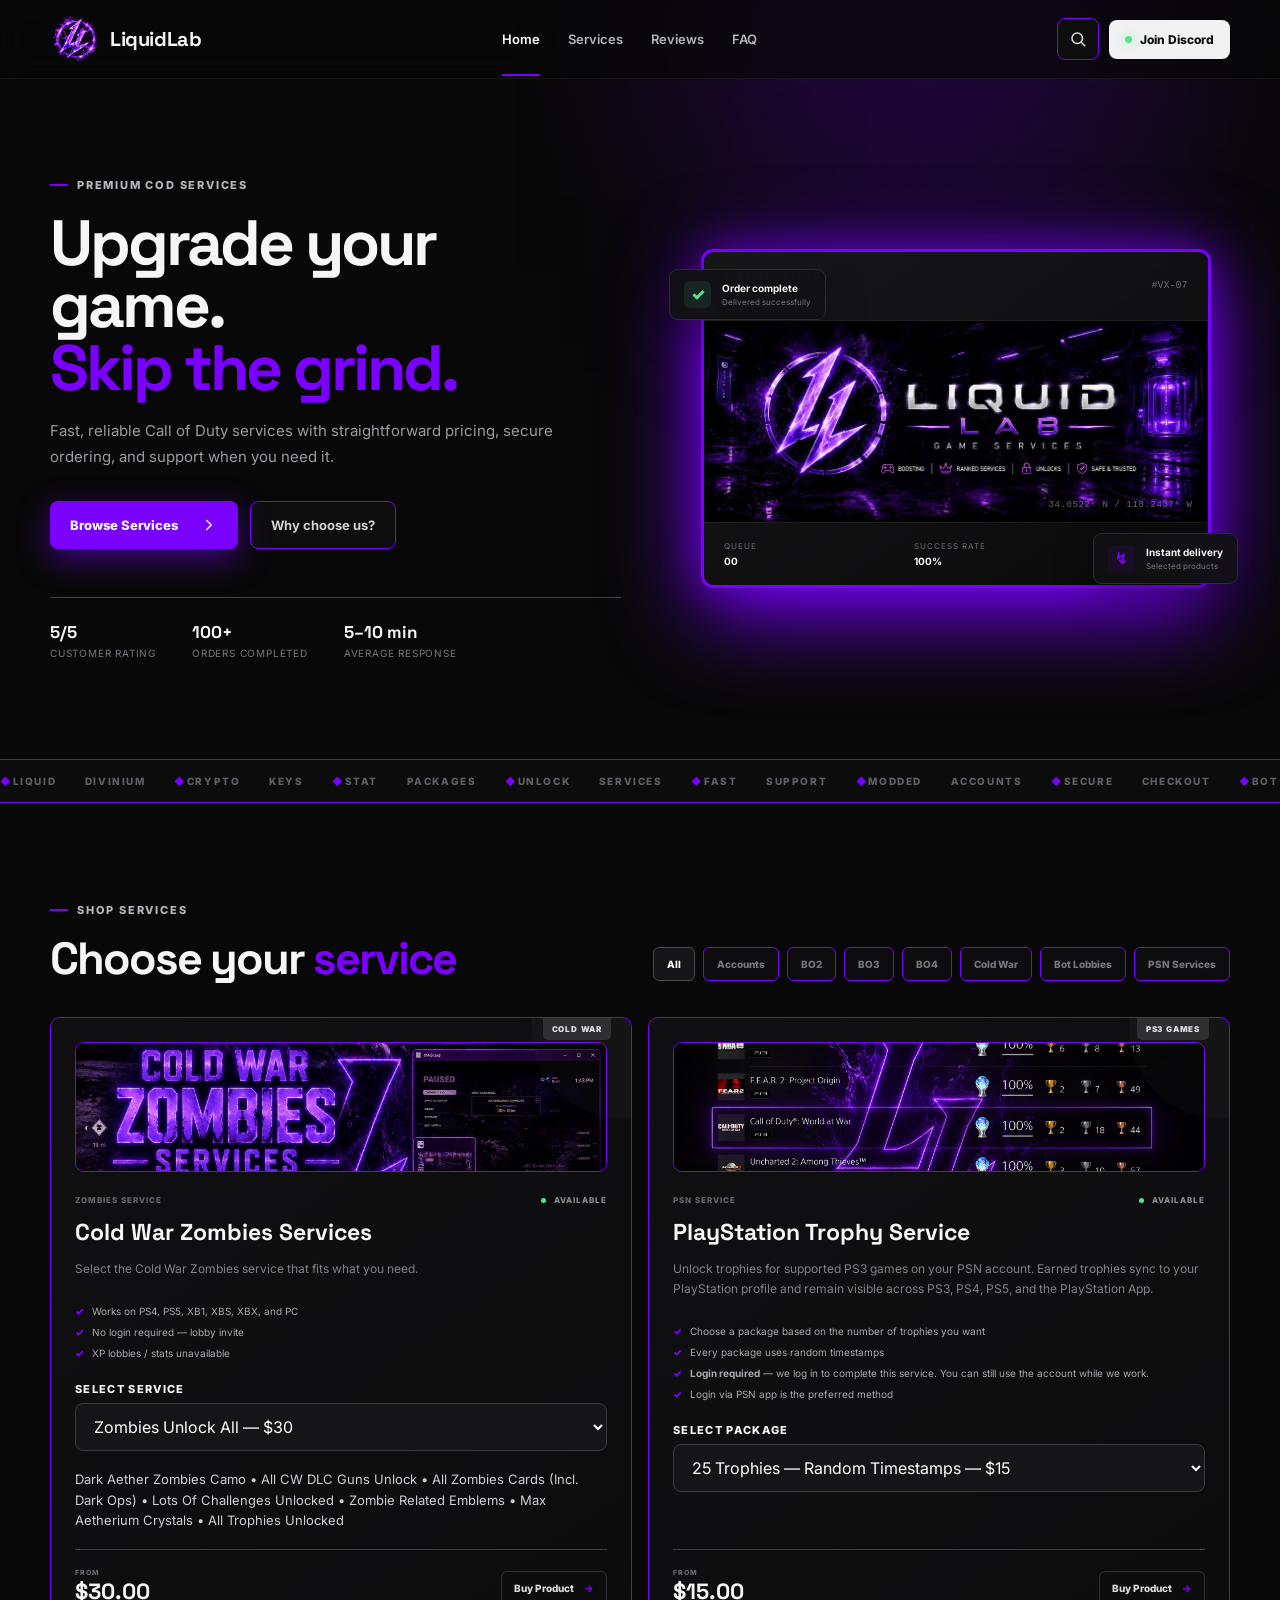
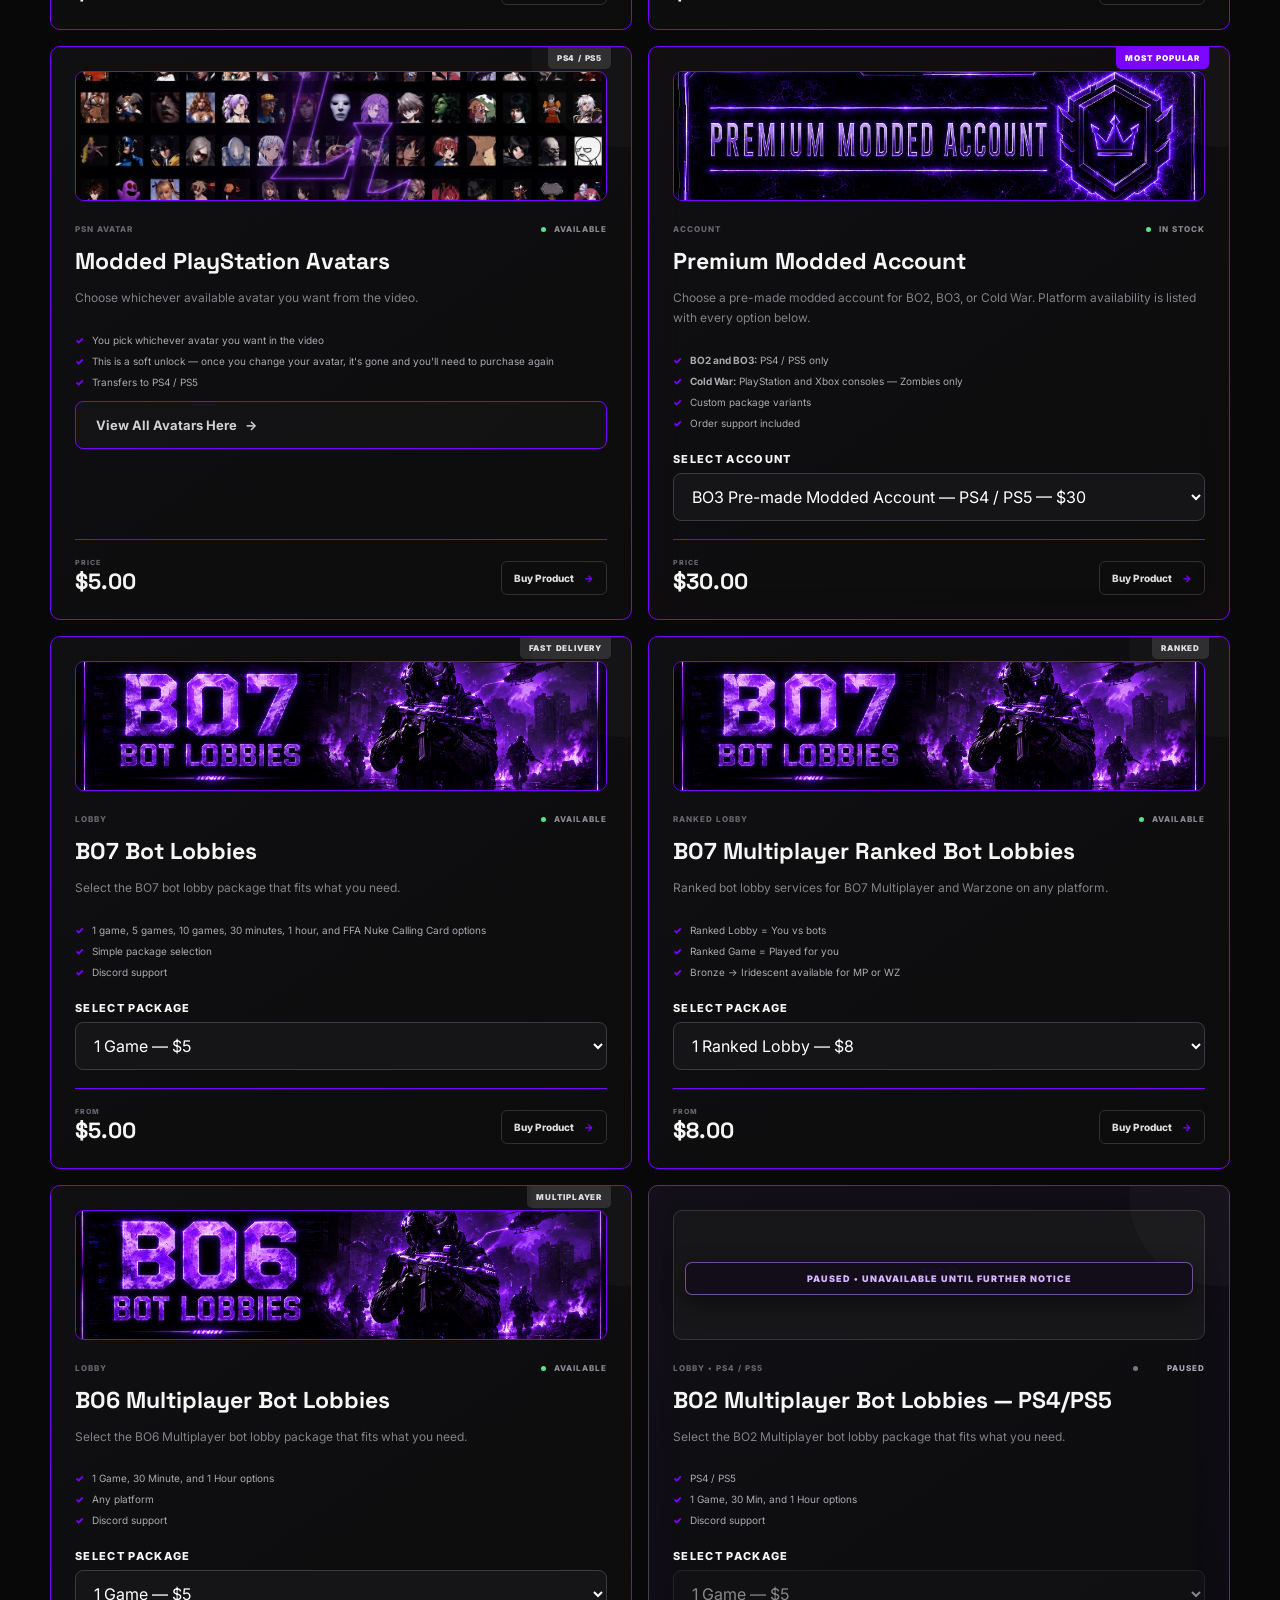
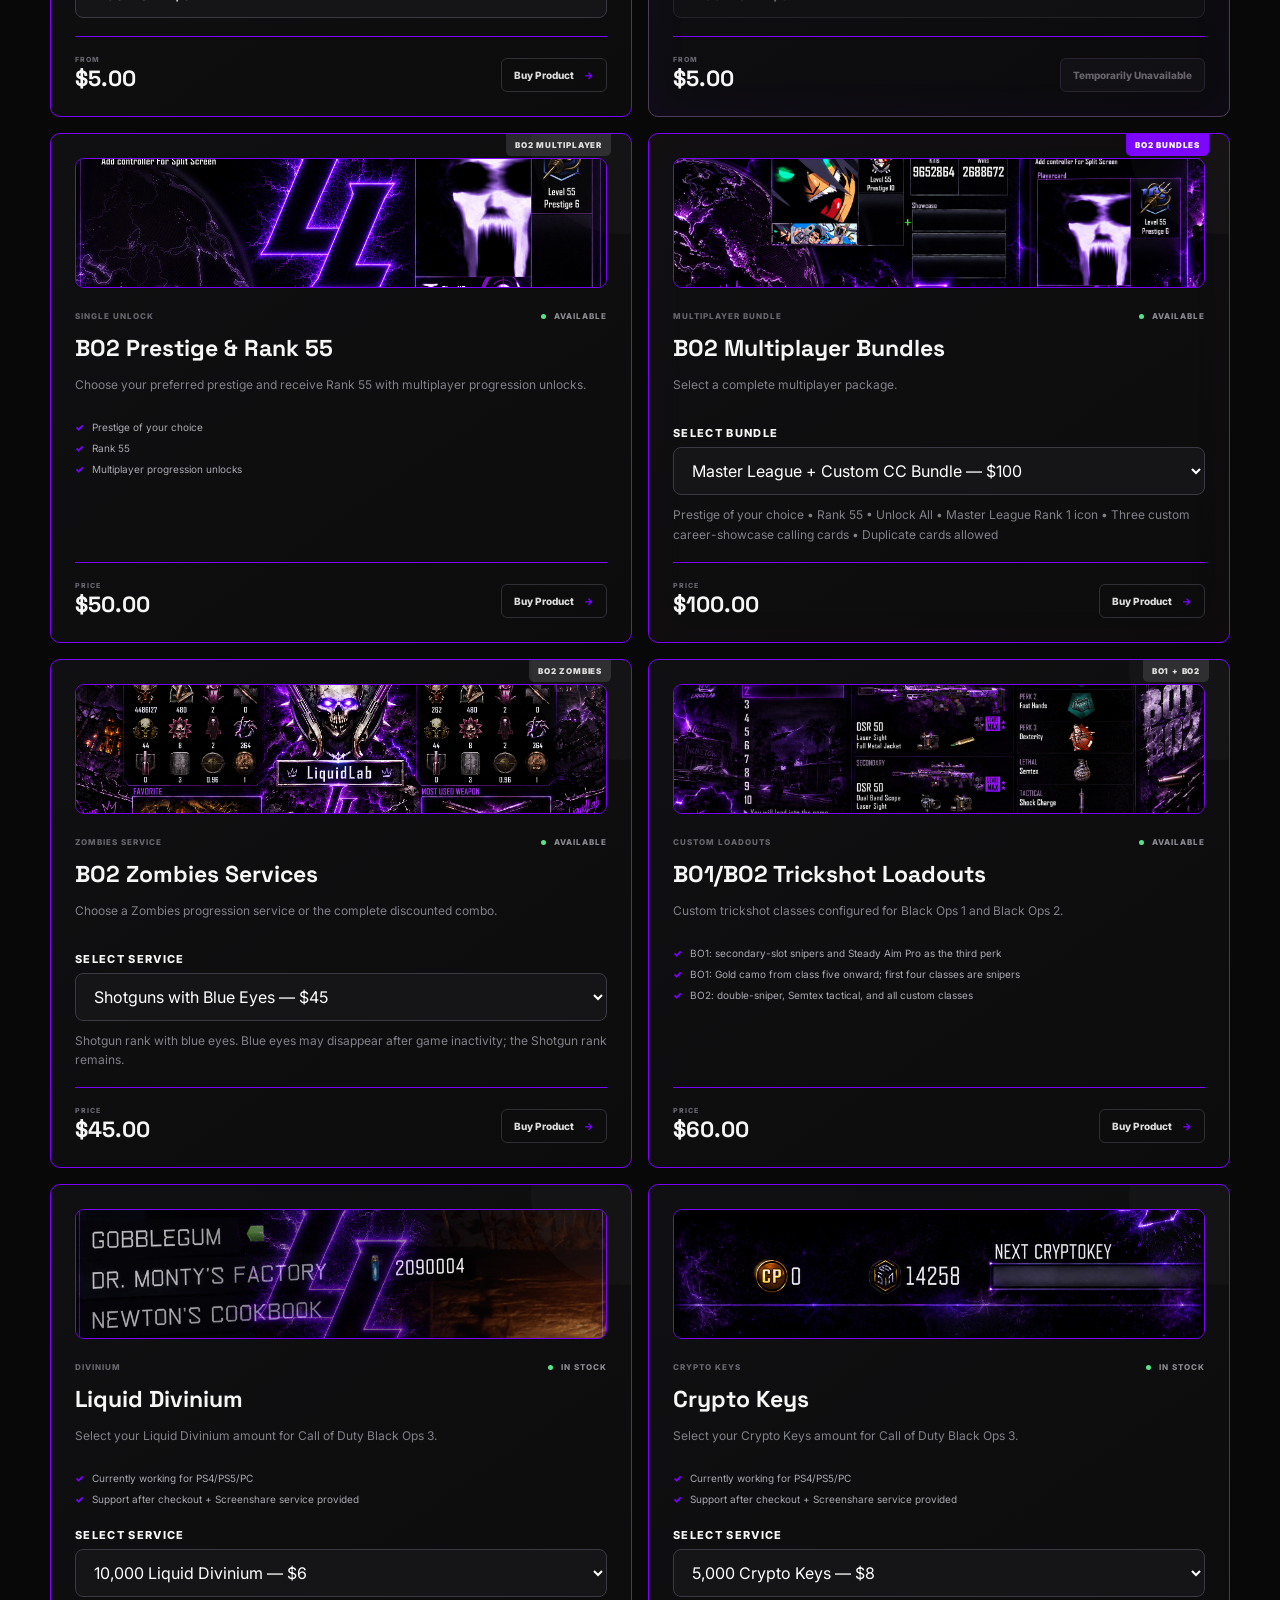
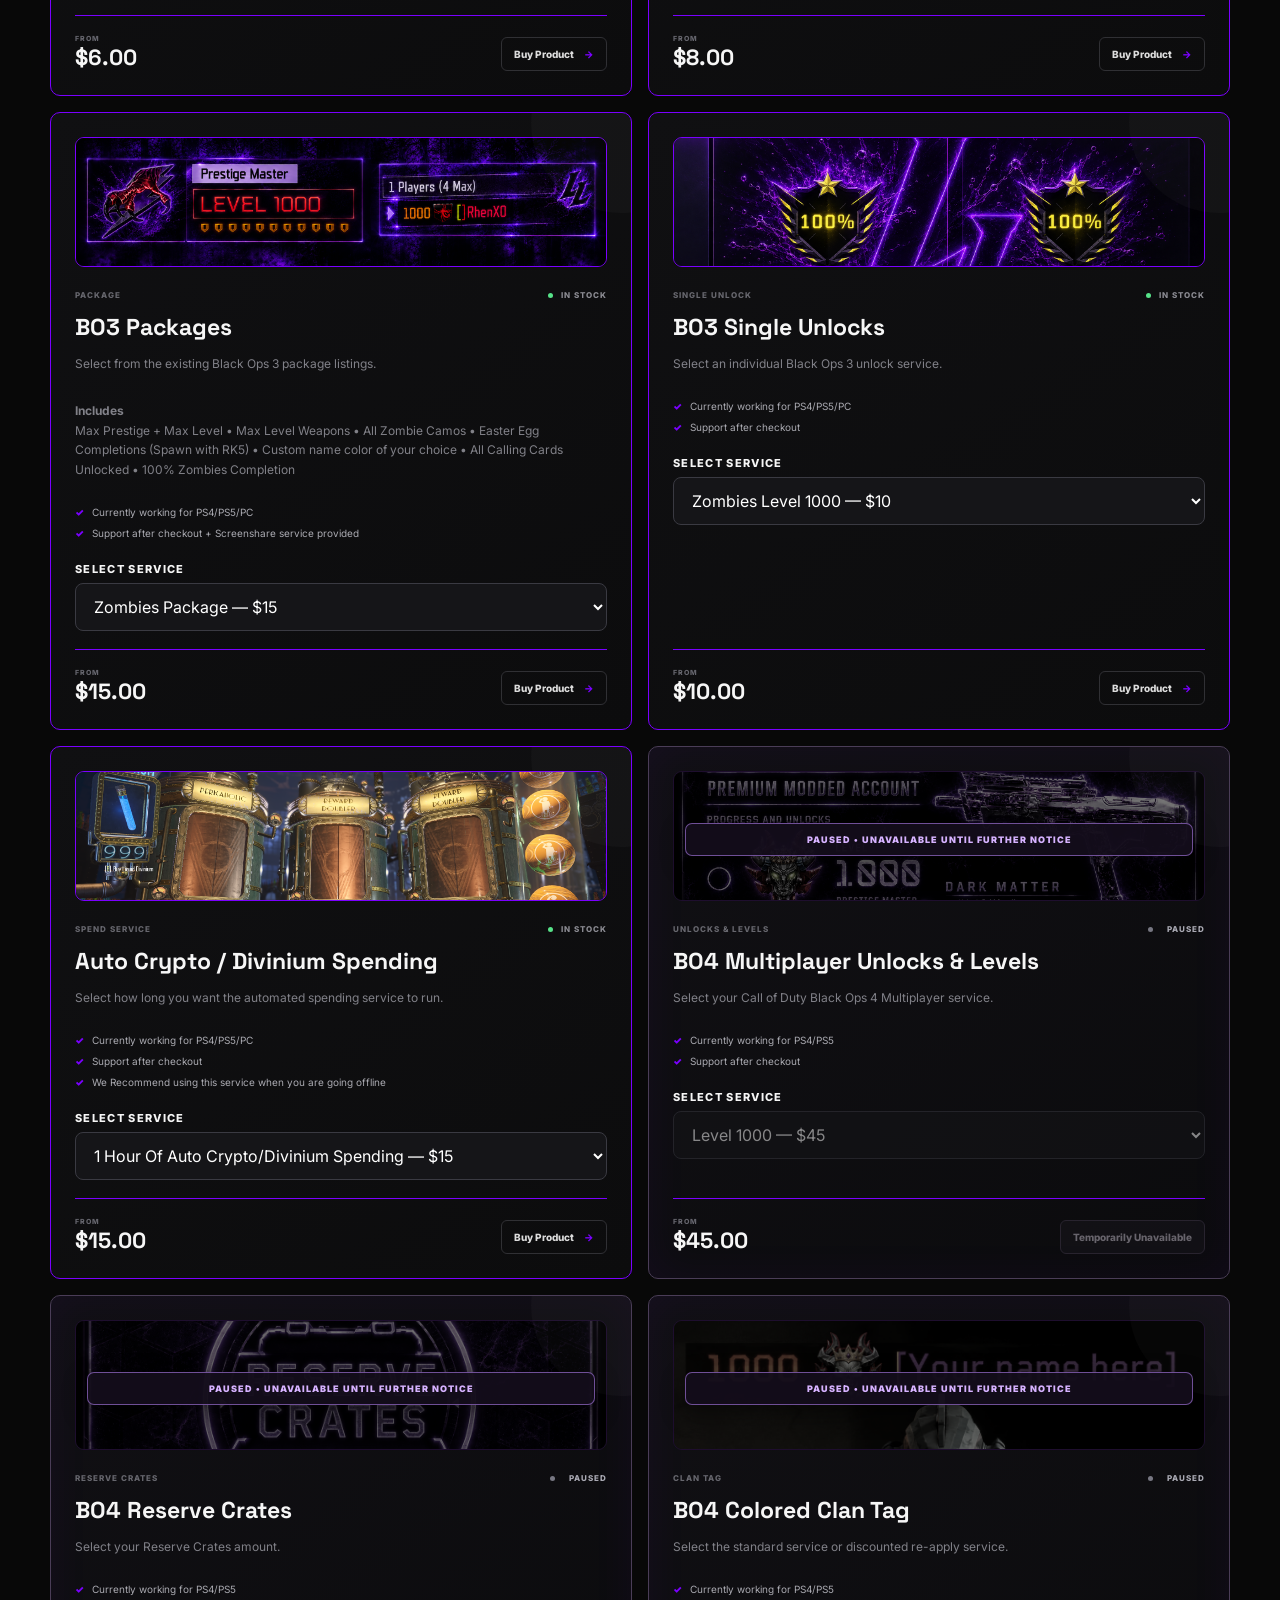
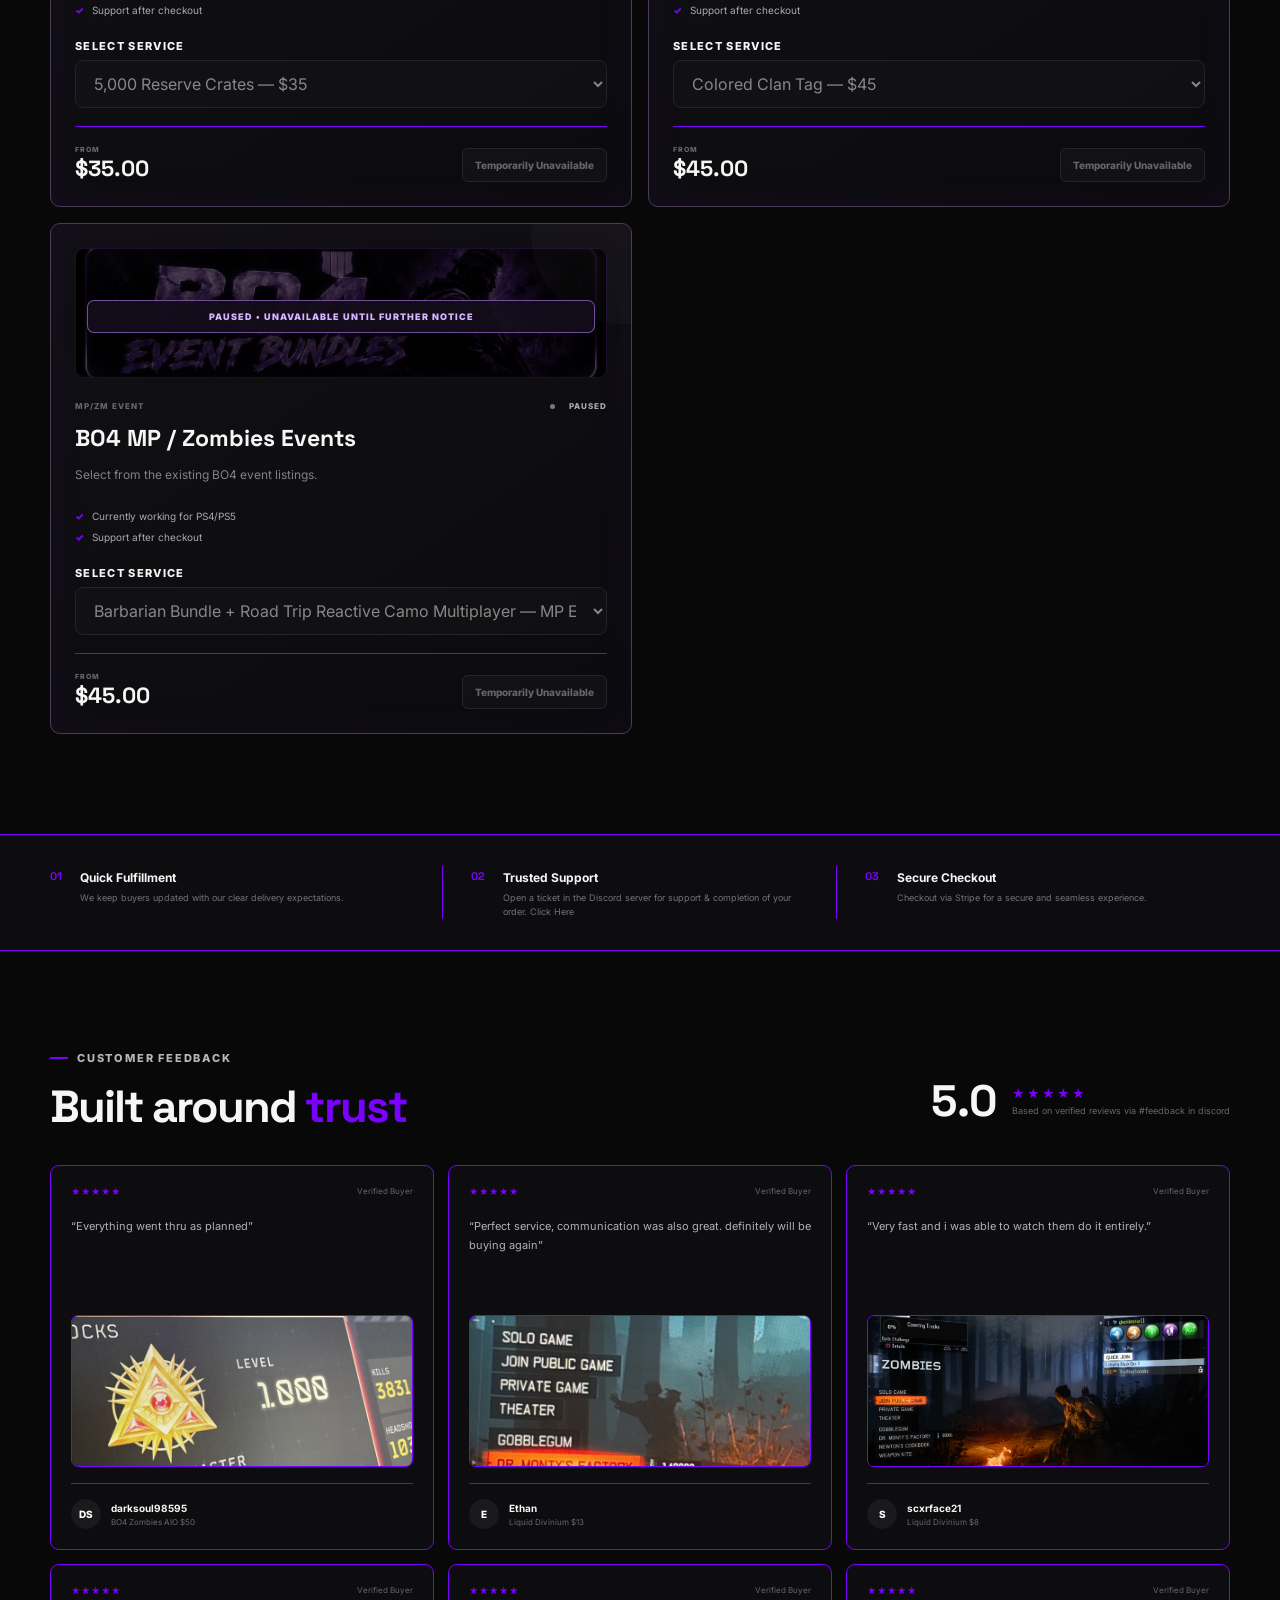
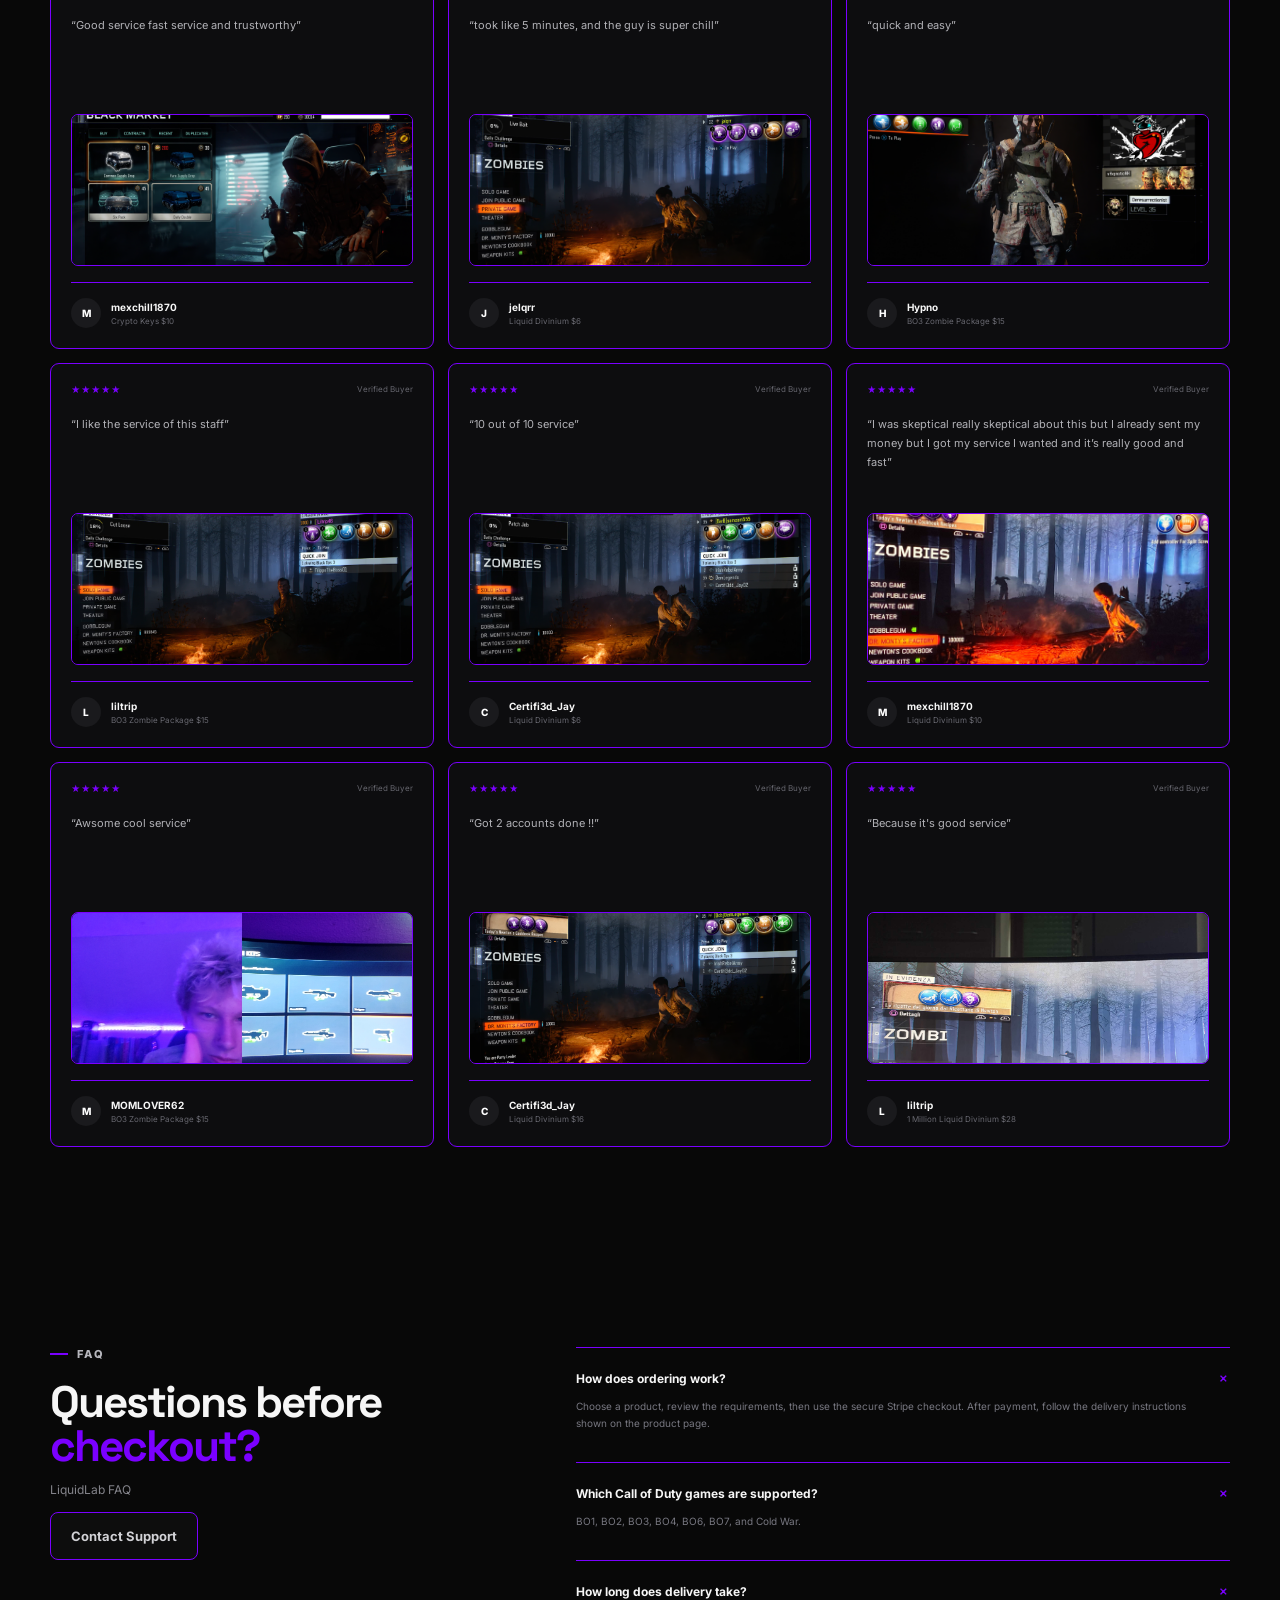
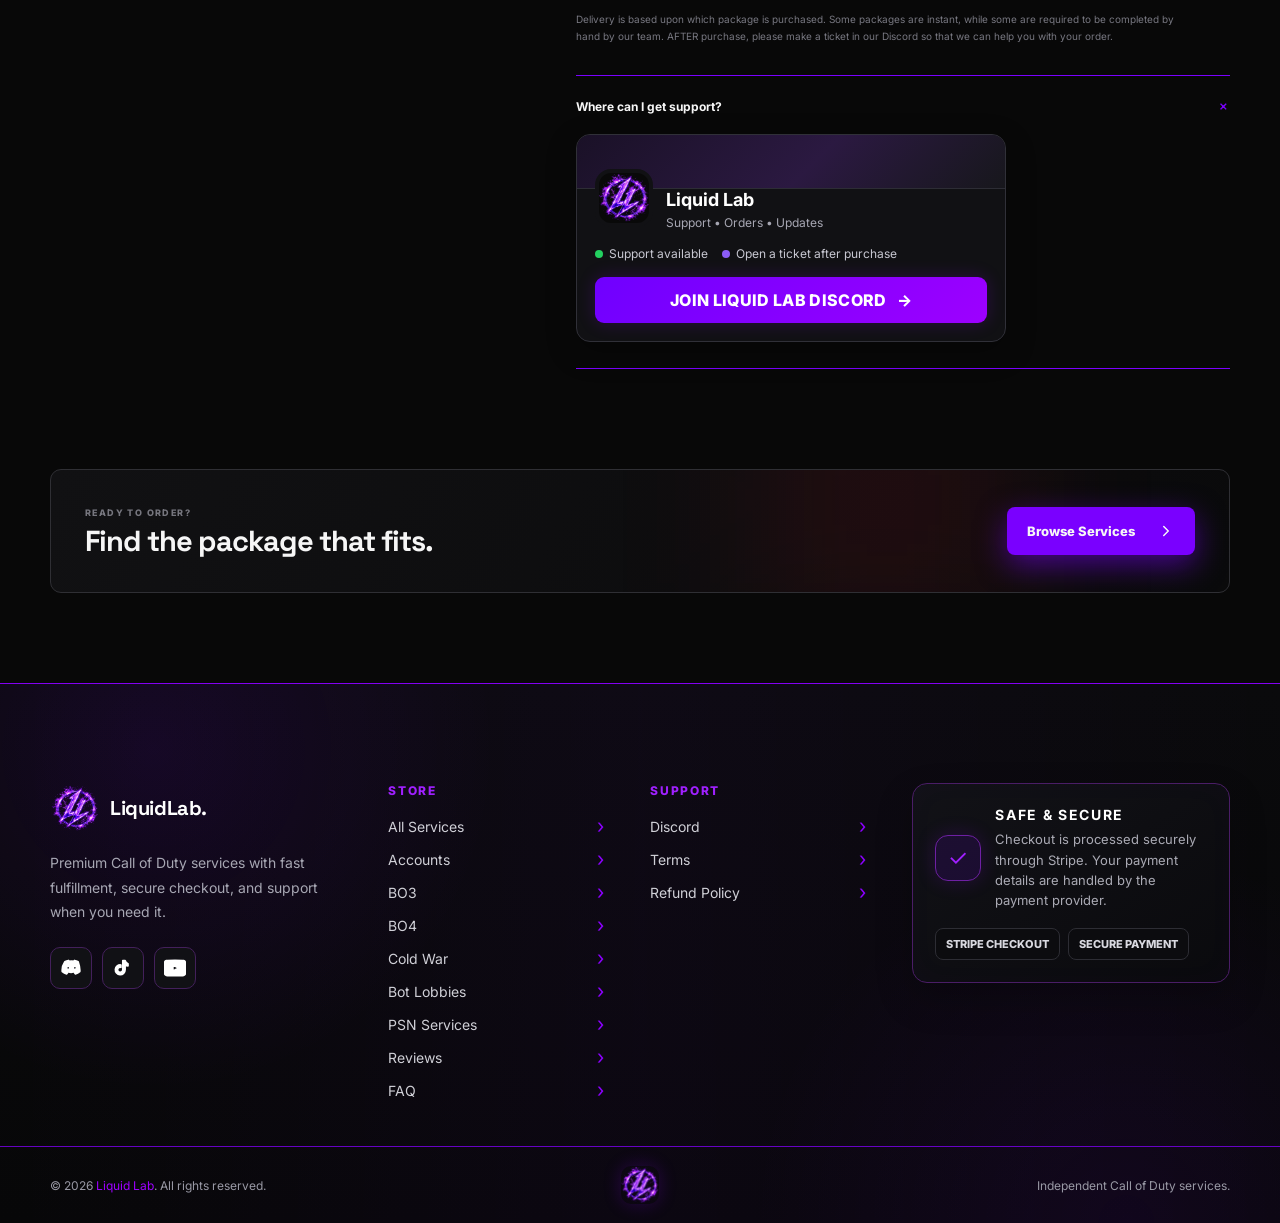
==== index.html @ a9b282ad "Add files via upload" ====
<!doctype html>
<html lang="en">
<head>
  <meta charset="utf-8" />
  <meta name="viewport" content="width=device-width, initial-scale=1" />
  <meta name="theme-color" content="#090909" />
  <title>Liquid Lab — Call of Duty Services</title>
  <meta name="description" content="Premium Call of Duty services, accounts, stats and lobby packages." />
  <link rel="preconnect" href="https://fonts.googleapis.com">
  <link rel="preconnect" href="https://fonts.gstatic.com" crossorigin>
  <link href="https://fonts.googleapis.com/css2?family=Inter:wght@400;500;600;700;800&family=Space+Grotesk:wght@600;700&display=swap" rel="stylesheet">
  <link rel="stylesheet" href="style.css?v=20260908-sale1" />

  <style>
    .policy-modal{
      position:fixed;
      inset:0;
      z-index:9999;
      display:none;
      align-items:center;
      justify-content:center;
      padding:24px;
      background:rgba(2,2,4,.82);
      backdrop-filter:blur(10px);
    }
    .policy-modal.open{display:flex;}
    .policy-shell{
      width:min(920px,100%);
      max-height:min(86vh,900px);
      display:flex;
      flex-direction:column;
      overflow:hidden;
      border:1px solid #5b1d7a;
      border-radius:18px;
      background:
        radial-gradient(circle at 12% 0%,rgba(126,0,255,.12),transparent 30%),
        linear-gradient(180deg,#101014,#09090b);
      box-shadow:0 30px 80px rgba(0,0,0,.55),0 0 45px rgba(126,0,255,.10);
    }
    .policy-head{
      display:flex;
      align-items:flex-start;
      justify-content:space-between;
      gap:24px;
      padding:26px 28px 22px;
      border-bottom:1px solid #2a2032;
    }
    .policy-head .eyebrow{margin-bottom:8px;}
    .policy-head h2{
      margin:0;
      font-size:clamp(26px,4vw,42px);
      line-height:1;
    }
    .policy-close{
      width:42px;
      height:42px;
      flex:0 0 auto;
      display:grid;
      place-items:center;
      border:1px solid #3a3040;
      border-radius:10px;
      background:#141418;
      color:#fff;
      font-size:24px;
      cursor:pointer;
      transition:.2s ease;
    }
    .policy-close:hover{
      border-color:#8d00ff;
      box-shadow:0 0 18px rgba(141,0,255,.18);
    }
    .policy-body{
      overflow:auto;
      padding:26px 28px 30px;
      color:#c4c4cd;
      line-height:1.75;
    }
    .policy-body section{
      padding:0 0 22px;
      margin:0 0 22px;
      border-bottom:1px solid #24242b;
    }
    .policy-body section:last-child{
      border-bottom:0;
      margin-bottom:0;
      padding-bottom:0;
    }
    .policy-body h3{
      margin:0 0 8px;
      color:#fff;
      font-size:16px;
    }
    .policy-body p{
      margin:0;
      color:#b9b9c3;
      font-size:14px;
    }
    .policy-body ul{
      margin:10px 0 0 18px;
      padding:0;
      color:#b9b9c3;
      font-size:14px;
    }
    .policy-body li{margin:7px 0;}
    .policy-note{
      margin-bottom:22px;
      padding:14px 16px;
      border:1px solid #4f2766;
      border-radius:11px;
      background:rgba(126,0,255,.07);
      color:#d8d8df;
      font-size:13px;
    }
    .policy-actions{
      display:flex;
      justify-content:flex-end;
      gap:12px;
      padding:18px 28px;
      border-top:1px solid #2a2032;
      background:#0c0c0f;
    }
    .policy-back{
      display:inline-flex;
      align-items:center;
      justify-content:center;
      padding:11px 16px;
      border:1px solid #5f1f82;
      border-radius:9px;
      background:linear-gradient(135deg,#6f00ff,#9600ff);
      color:#fff;
      font-weight:800;
      text-decoration:none;
      cursor:pointer;
    }
    body.policy-open{overflow:hidden;}
    @media (max-width:640px){
      .policy-modal{padding:12px;}
      .policy-head,.policy-body,.policy-actions{padding-left:18px;padding-right:18px;}
      .policy-shell{max-height:90vh;}
    }
  </style>

</head>
<body>
  
  <div class="top-glow"></div>

  <header class="nav-shell">
    <nav class="nav container">
      <a class="brand" href="https://discord.gg/liquidlab" target="_blank" rel="noreferrer">
        <img src="logo.png" alt="LiquidLab Logo" class="brand-mark-img">
        <span>LiquidLab<span class="brand-dot"></span></span>
      </a>

      <div class="nav-links">
        <a class="active" href="#home">Home</a>
        <a href="#services">Services</a>
        <a href="#reviews">Reviews</a>
        <a href="#faq">FAQ</a>
      </div>

      <div class="nav-actions">
        <button class="icon-btn" aria-label="Search" id="searchButton">
          <svg viewBox="0 0 24 24"><path d="m21 21-4.35-4.35m1.35-5.65a7 7 0 1 1-14 0 7 7 0 0 1 14 0Z"/></svg>
        </button>
        <a class="discord-btn" href="https://discord.gg/liquidlab" target="_blank" rel="noreferrer">
          <span class="status-dot"></span> Join Discord
        </a>
      </div>
    </nav>
  </header>

  <aside id="siteAnnouncement" class="site-announcement" data-style="info" hidden aria-live="polite">
    <div class="announcement-inner container">
      <div class="announcement-copy">
        <span id="announcementIcon" class="announcement-icon" aria-hidden="true">📢</span>
        <div>
          <strong id="announcementTitle"></strong>
          <span id="announcementMessage"></span>
        </div>
      </div>
      <div class="announcement-actions">
        <a id="announcementButton" class="announcement-link" href="#" hidden></a>
        <button id="announcementDismiss" class="announcement-dismiss" type="button" aria-label="Dismiss announcement">×</button>
      </div>
    </div>
  </aside>

  <main id="home">
    <section class="hero container">
      <div class="hero-copy">
        <div class="eyebrow"><span></span> PREMIUM COD SERVICES</div>
        <h1>Upgrade your game.<br><span>Skip the grind.</span></h1>
        <p>
          Fast, reliable Call of Duty services with straightforward pricing,
          secure ordering, and support when you need it.
        </p>

        <div class="hero-actions">
          <a class="primary-btn" href="#services">Browse Services
            <svg viewBox="0 0 24 24"><path d="m9 18 6-6-6-6"/></svg>
          </a>
          <a class="secondary-btn" href="#reviews">Why choose us?</a>
        </div>

        <div class="trust-row">
          <div><strong>5/5</strong><span>Customer rating</span></div>
          <div><strong>100+</strong><span>Orders completed</span></div>
          <div><strong>5–10 min</strong><span>Average response</span></div>
        </div>
      </div>

      <div class="hero-visual">
        <div class="hud-card main-hud">
          <div class="hud-top">
            <div>
              <span class="mini-label">SERVICE STATUS</span>
              <strong><i></i> ONLINE</strong>
            </div>
            <span class="hud-code">#VX-07</span>
          </div>

          <div class="soldier-art">
            <img class="banner-img" src="banner.png" alt="Liquid Lab game services banner">
            <div class="coords">34.0522° N / 118.2437° W</div>
          </div>

          <div class="hud-bottom">
            <div><span>QUEUE</span><strong>00</strong></div>
            <div><span>SUCCESS RATE</span><strong>100%</strong></div>
            <div><span>SUPPORT</span><strong>ACTIVE</strong></div>
          </div>
        </div>

        <div class="floating-card fc-one">
          <span class="fc-icon">✓</span>
          <div><strong>Order complete</strong><small>Delivered successfully</small></div>
        </div>
        <div class="floating-card fc-two">
          <span class="fc-icon lightning">↯</span>
          <div><strong>Instant delivery</strong><small>Selected products</small></div>
        </div>
      </div>
    </section>

    <section class="ticker">
      <div class="ticker-track">
        <span><i>◆</i>LIQUID DIVINIUM</span>
        <span><i>◆</i>CRYPTO KEYS</span>
        <span><i>◆</i>STAT PACKAGES</span>
        <span><i>◆</i>UNLOCK SERVICES</span>
        <span><i>◆</i>FAST SUPPORT</span>
        <span><i>◆</i>MODDED ACCOUNTS</span>
        <span><i>◆</i>SECURE CHECKOUT</span>
        <span><i>◆</i>BOT LOBBIES</span>
        <span><i>◆</i>LIQUID DIVINIUM</span>
        <span><i>◆</i>CRYPTO KEYS</span>
        <span><i>◆</i>STAT PACKAGES</span>
      </div>
    </section>

    <section class="section container" id="services">
      <div class="section-heading">
        <div>
          <div class="eyebrow"><span></span> SHOP SERVICES</div>
          <h2>Choose your <em>service</em></h2>
        </div>

        <div class="filters" id="filters">
          <button class="filter active" data-filter="all">All</button>
          <button class="filter" data-filter="accounts">Accounts</button>
          <button class="filter" data-filter="bo2">BO2</button>
          <button class="filter" data-filter="bo3">BO3</button>
          <button class="filter" data-filter="bo4">BO4</button>
          <button class="filter" data-filter="cw">Cold War</button>
          <button class="filter" data-filter="bots">Bot Lobbies</button>
          <button class="filter" data-filter="psn">PSN Services</button>
        </div>
      </div>

      <div class="subfilters" id="subfilters"></div>

      <div class="products" id="productGrid">
        <article class="product-card" data-category="cw" data-product-id="cold-war-zombies">
          <div class="badge hot">COLD WAR</div>
          <div class="product-image">
            <img src="products\coldwar.png" alt="Cold War Zombies Services" loading="lazy" onerror="this.closest('.product-image').classList.add('img-error')">
            <div class="product-icon">CW</div>
          </div>
          <div class="product-meta"><span>ZOMBIES SERVICE</span><span class="stock"><i></i> AVAILABLE</span></div>
          <h3>Cold War Zombies Services</h3>
          <p>Select the Cold War Zombies service that fits what you need.</p>
          <ul>
            <li>Works on PS4, PS5, XB1, XBS, XBX, and PC</li>
            <li>No login required — lobby invite</li>
            <li>XP lobbies / stats unavailable</li>
          </ul>
          <div class="bot-lobby-selector" style="margin: 14px 0 18px;">
            <label for="cwServiceOption" style="display:block;margin-bottom:7px;font-size:11px;font-weight:800;letter-spacing:.12em;text-transform:uppercase;">SELECT SERVICE</label>
            <select id="cwServiceOption" style="width:100%;padding:12px 14px;border-radius:8px;border:1px solid #3a3a42;background:#151518;color:#fff;font:inherit;">
              <option value="30" data-link="https://buy.stripe.com/00wdR19fNbmS7pf3U75AQ0H">Zombies Unlock All — $30</option>
              <option value="15" data-link="https://buy.stripe.com/5kQ14fgIfez4gZPduH5AQ0I">Dark Aether Unlock — $15</option>
              <option value="10" data-link="https://buy.stripe.com/eVq6oz9fN2Qm5h78an5AQ0J">Platinum Trophy — $10</option>
              <option value="10" data-link="https://buy.stripe.com/00w7sDgIfdv024VeyL5AQ0K">Max Aetherium Crystals — $10</option>
            </select>
          </div>
          <div id="cwServiceDetails" style="margin:0 0 18px;font-size:13px;line-height:1.6;color:#cfcfd6;">
            Dark Aether Zombies Camo • All CW DLC Guns Unlock • All Zombies Cards (Incl. Dark Ops) • Lots Of Challenges Unlocked • Zombie Related Emblems • Max Aetherium Crystals • All Trophies Unlocked
          </div>
          <div class="product-bottom">
            <div class="price"><small>FROM</small><strong id="cwServicePrice">$30.00</strong></div>
            <a href="https://buy.stripe.com/00wdR19fNbmS7pf3U75AQ0H" class="buy-btn sellix-link" id="cwServiceBuy">Buy Product <span>→</span></a>
          </div>
        </article>

        <article class="product-card" data-category="psn" data-product-id="ps3-trophy-service">
          <div class="badge hot">PS3 GAMES</div>
          <div class="product-image">
            <img src="products\p3trophy.png" alt="PlayStation Trophy Service for PS3 Games" loading="lazy" onerror="this.closest('.product-image').classList.add('img-error')">
            <div class="product-icon">PS3</div>
          </div>
          <div class="product-meta"><span>PSN SERVICE</span><span class="stock"><i></i> AVAILABLE</span></div>
          <h3>PlayStation Trophy Service</h3>
          <p>Unlock trophies for supported PS3 games on your PSN account. Earned trophies sync to your PlayStation profile and remain visible across PS3, PS4, PS5, and the PlayStation App.</p>
          <ul>
            <li>Choose a package based on the number of trophies you want</li>
            <li>Every package uses random timestamps</li>
            <li><strong>Login required</strong> — we log in to complete this service. You can still use the account while we work.</li>
            <li>Login via PSN app is the preferred method</li>
          </ul>
          <div class="bot-lobby-selector" style="margin: 14px 0 18px;">
            <label for="ps3TrophyOption" style="display:block;margin-bottom:7px;font-size:11px;font-weight:800;letter-spacing:.12em;text-transform:uppercase;">SELECT PACKAGE</label>
            <select id="ps3TrophyOption" style="width:100%;padding:12px 14px;border-radius:8px;border:1px solid #3a3a42;background:#151518;color:#fff;font:inherit;">
              <option value="15" data-link="https://buy.stripe.com/aFadR1bnVaiObFvgGT5AQ1g">25 Trophies — Random Timestamps — $15</option>
              <option value="30" data-link="https://buy.stripe.com/8x23cnajRaiOcJz3U75AQ1h">50 Trophies — Random Timestamps — $30</option>
              <option value="65" data-link="https://buy.stripe.com/5kQ00b3VtbmS8tj76j5AQ1i">100 Trophies — Random Timestamps — $65</option>
            </select>
          </div>
          <div class="product-bottom">
            <div class="price"><small>FROM</small><strong id="ps3TrophyPrice">$15.00</strong></div>
            <a href="https://buy.stripe.com/aFadR1bnVaiObFvgGT5AQ1g" class="buy-btn sellix-link" id="ps3TrophyBuy">Buy Product <span>→</span></a>
          </div>
        </article>

        <article class="product-card" data-category="psn" data-product-id="modded-psn-avatars">
          <div class="badge hot">PS4 / PS5</div>
          <div class="product-image">
            <img src="products\modavatar.png" alt="Modded PlayStation Avatars" loading="lazy" onerror="this.closest('.product-image').classList.add('img-error')">
            <div class="product-icon">PSN</div>
          </div>
          <div class="product-meta"><span>PSN AVATAR</span><span class="stock"><i></i> AVAILABLE</span></div>
          <h3>Modded PlayStation Avatars</h3>
          <p>Choose whichever available avatar you want from the video.</p>
          <ul>
            <li>You pick whichever avatar you want in the video</li>
            <li>This is a soft unlock — once you change your avatar, it's gone and you'll need to purchase again</li>
            <li>Transfers to PS4 / PS5</li>
          </ul>
          <a href="https://youtu.be/VGbViraPpzo?is=MNurNSm2ClRHMXqI" target="_blank" rel="noreferrer" class="secondary-btn" style="display:inline-flex;margin:4px 0 18px;">View All Avatars Here <span style="margin-left:8px;">→</span></a>
          <div class="product-bottom">
            <div class="price"><small>PRICE</small><strong>$5.00</strong></div>
            <a href="https://buy.stripe.com/28E5kveA7gHcfVLaiv5AQ11" class="buy-btn sellix-link">Buy Product <span>→</span></a>
          </div>
        </article>

        <article class="product-card featured" data-category="accounts" data-product-id="premium-modded-account">
          <div class="badge popular">MOST POPULAR</div>
          <div class="product-image">
            <img src="products\premium.png" alt="Premium Modded Account" loading="lazy" onerror="this.closest('.product-image').classList.add('img-error')">
            <div class="product-icon">A</div>
          </div>
          <div class="product-meta"><span>ACCOUNT</span><span class="stock"><i></i> IN STOCK</span></div>
          <h3>Premium Modded Account</h3>
          <p>Choose a pre-made modded account for BO2, BO3, or Cold War. Platform availability is listed with every option below.</p>
          <ul>
            <li><strong>BO2 and BO3:</strong> PS4 / PS5 only</li>
            <li><strong>Cold War:</strong> PlayStation and Xbox consoles — Zombies only</li>
            <li>Custom package variants</li>
            <li>Order support included</li>
          </ul>
          <div class="bot-lobby-selector" style="margin: 14px 0 18px;">
            <label for="premiumAccountOption" style="display:block;margin-bottom:7px;font-size:11px;font-weight:800;letter-spacing:.12em;text-transform:uppercase;">SELECT ACCOUNT</label>
            <select id="premiumAccountOption" style="width:100%;padding:12px 14px;border-radius:8px;border:1px solid #3a3a42;background:#151518;color:#fff;font:inherit;">
              <option value="30" data-link="https://buy.stripe.com/28EdR1fEbgHc10Rbmz5AQ15">BO3 Pre-made Modded Account — PS4 / PS5 — $30</option>
              <option value="30" data-link="https://buy.stripe.com/cNi14f3VtgHc9xn62f5AQ16">Cold War Zombies Account — PlayStation / Xbox — $30</option>
              <option value="60" data-link="https://buy.stripe.com/3cI4gr77Fdv0aBrbmz5AQ17" data-paused="true">BO2 Pre-made Modded Account — PS4 / PS5 — $60 — Temporarily Unavailable</option>
            </select>
          </div>
          <div class="product-bottom">
            <div class="price"><small>PRICE</small><strong id="premiumAccountPrice">$30.00</strong></div>
            <a href="https://buy.stripe.com/28EdR1fEbgHc10Rbmz5AQ15" class="buy-btn sellix-link" id="premiumAccountBuy">Buy Product <span>→</span></a>
          </div>
        </article>

        

        <article class="product-card" data-category="bots" data-product-id="bo7-bot-lobbies">
          <div class="badge hot">FAST DELIVERY</div>
          <div class="product-image">
            <img src="products\bo7bot.png" alt="Bot Lobby Session" loading="lazy" onerror="this.closest('.product-image').classList.add('img-error')">
            <div class="product-icon">L</div>
          </div>
          <div class="product-meta"><span>LOBBY</span><span class="stock"><i></i> AVAILABLE</span></div>
          <h3>BO7 Bot Lobbies</h3>
          <p>Select the BO7 bot lobby package that fits what you need.</p>
          <ul>
            <li>1 game, 5 games, 10 games, 30 minutes, 1 hour, and FFA Nuke Calling Card options</li>
            <li>Simple package selection</li>
            <li>Discord support</li>
          </ul>
          <div class="bot-lobby-selector" style="margin: 14px 0 18px;">
            <label for="bo7LobbyOption" style="display:block;margin-bottom:7px;font-size:11px;font-weight:800;letter-spacing:.12em;text-transform:uppercase;">SELECT PACKAGE</label>
            <select id="bo7LobbyOption" style="width:100%;padding:12px 14px;border-radius:8px;border:1px solid #3a3a42;background:#151518;color:#fff;font:inherit;">
              <option value="5" data-link="https://buy.stripe.com/eVq5kvbnVgHcfVL9er5AQ0L">1 Game — $5</option>
              <option value="20" data-link="https://buy.stripe.com/8x27sD8bJ8aGfVLduH5AQ0M">5 Games — $20</option>
              <option value="35" data-link="https://buy.stripe.com/8x29AL9fNez48tjfCP5AQ0N">10 Games — $35</option>
              <option value="8" data-link="https://buy.stripe.com/4gMeV5dw376CcJzfCP5AQ0O">30 Minutes — $8</option>
              <option value="15" data-link="https://buy.stripe.com/bJe6ozeA776CcJzfCP5AQ0P">1 Hour — $15</option>
              <option value="50" data-link="https://buy.stripe.com/00w28j9fN62ygZPgGT5AQ0Q">FFA Nuke Calling Card — $50</option>
            </select>
          </div>
          <div class="product-bottom">
            <div class="price"><small>FROM</small><strong id="bo7LobbyPrice">$5.00</strong></div>
            <a href="https://buy.stripe.com/eVq5kvbnVgHcfVL9er5AQ0L" class="buy-btn sellix-link" id="bo7LobbyBuy">Buy Product <span>→</span></a>
          </div>
        </article>

        <article class="product-card" data-category="bots" data-product-id="bo7-ranked-bot-lobbies">
          <div class="badge hot">RANKED</div>
          <div class="product-image">
            <img src="products\bo7bot.png" alt="BO7 Multiplayer Ranked Bot Lobbies" loading="lazy" onerror="this.closest('.product-image').classList.add('img-error')">
            <div class="product-icon">R</div>
          </div>
          <div class="product-meta"><span>RANKED LOBBY</span><span class="stock"><i></i> AVAILABLE</span></div>
          <h3>BO7 Multiplayer Ranked Bot Lobbies</h3>
          <p>Ranked bot lobby services for BO7 Multiplayer and Warzone on any platform.</p>
          <ul>
            <li>Ranked Lobby = You vs bots</li>
            <li>Ranked Game = Played for you</li>
            <li>Bronze → Iridescent available for MP or WZ</li>
          </ul>
          <div class="bot-lobby-selector" style="margin: 14px 0 18px;">
            <label for="bo7RankedOption" style="display:block;margin-bottom:7px;font-size:11px;font-weight:800;letter-spacing:.12em;text-transform:uppercase;">SELECT PACKAGE</label>
            <select id="bo7RankedOption" style="width:100%;padding:12px 14px;border-radius:8px;border:1px solid #3a3a42;background:#151518;color:#fff;font:inherit;">
              <option value="8" data-link="https://buy.stripe.com/7sYdR1gIfez4fVL1LZ5AQ0R">1 Ranked Lobby — $8</option>
              <option value="35" data-link="https://buy.stripe.com/6oU5kv4Zx8aG24VfCP5AQ0S">5 Ranked Lobbies — $35</option>
              <option value="60" data-link="https://buy.stripe.com/6oU14f8bJaiOaBr4Yb5AQ0T">10 Ranked Lobbies — $60</option>
              <option value="250" data-link="https://buy.stripe.com/28E7sDfEb8aG7pfgGT5AQ0U">Bronze → Iridescent (MP or WZ) — $250</option>
            </select>
          </div>
          <div class="product-bottom">
            <div class="price"><small>FROM</small><strong id="bo7RankedPrice">$8.00</strong></div>
            <a href="https://buy.stripe.com/7sYdR1gIfez4fVL1LZ5AQ0R" class="buy-btn sellix-link" id="bo7RankedBuy">Buy Product <span>→</span></a>
          </div>
        </article>

        <article class="product-card" data-category="bots" data-product-id="bo6-bot-lobbies">
          <div class="badge hot">MULTIPLAYER</div>
          <div class="product-image">
            <img src="products\bo6bot.png" alt="BO6 Multiplayer Bot Lobbies" loading="lazy" onerror="this.closest('.product-image').classList.add('img-error')">
            <div class="product-icon">BO6</div>
          </div>
          <div class="product-meta"><span>LOBBY</span><span class="stock"><i></i> AVAILABLE</span></div>
          <h3>BO6 Multiplayer Bot Lobbies</h3>
          <p>Select the BO6 Multiplayer bot lobby package that fits what you need.</p>
          <ul>
            <li>1 Game, 30 Minute, and 1 Hour options</li>
            <li>Any platform</li>
            <li>Discord support</li>
          </ul>
          <div class="bot-lobby-selector" style="margin: 14px 0 18px;">
            <label for="bo6LobbyOption" style="display:block;margin-bottom:7px;font-size:11px;font-weight:800;letter-spacing:.12em;text-transform:uppercase;">SELECT PACKAGE</label>
            <select id="bo6LobbyOption" style="width:100%;padding:12px 14px;border-radius:8px;border:1px solid #3a3a42;background:#151518;color:#fff;font:inherit;">
              <option value="5" data-link="https://buy.stripe.com/7sY8wH1Nl8aG9xncqD5AQ0V">1 Game — $5</option>
              <option value="8" data-link="https://buy.stripe.com/14A3cneA7fD8cJzcqD5AQ0W">30 Minutes — $8</option>
              <option value="15" data-link="https://buy.stripe.com/bJe3cnajRgHc38Zbmz5AQ0X">1 Hour — $15</option>
            </select>
          </div>
          <div class="product-bottom">
            <div class="price"><small>FROM</small><strong id="bo6LobbyPrice">$5.00</strong></div>
            <a href="https://buy.stripe.com/7sY8wH1Nl8aG9xncqD5AQ0V" class="buy-btn sellix-link" id="bo6LobbyBuy">Buy Product <span>→</span></a>
          </div>
        </article>

        <article class="product-card" data-category="bots" data-paused="true" data-product-id="bo2-bot-lobbies">
          <div class="product-image">
            <img src="products\bo2bot.png" alt="BO2 Multiplayer Bot Lobbies — PS4/PS5" loading="lazy" onerror="this.closest('.product-image').classList.add('img-error')">
            <div class="product-icon">BO2</div>
          </div>
          <div class="product-meta"><span>LOBBY • PS4 / PS5</span><span class="stock" style="color:#aaaab4;"><i style="background:#777782;"></i> TEMPORARILY UNAVAILABLE</span></div>
          <h3>BO2 Multiplayer Bot Lobbies — PS4/PS5</h3>
          <p>Select the BO2 Multiplayer bot lobby package that fits what you need.</p>
          <ul>
            <li>PS4 / PS5</li>
            <li>1 Game, 30 Min, and 1 Hour options</li>
            <li>Discord support</li>
          </ul>
          <div class="bot-lobby-selector" style="margin: 14px 0 18px;">
            <label for="bo2LobbyOption" style="display:block;margin-bottom:7px;font-size:11px;font-weight:800;letter-spacing:.12em;text-transform:uppercase;">SELECT PACKAGE</label>
            <select id="bo2LobbyOption" style="width:100%;padding:12px 14px;border-radius:8px;border:1px solid #3a3a42;background:#151518;color:#fff;font:inherit;">
              <option value="5" data-link="https://buy.stripe.com/00wfZ9dw32Qm24VfCP5AQ0Y">1 Game — $5</option>
              <option value="10" data-link="https://buy.stripe.com/aFa7sD0Jh1MifVL8an5AQ0Z">30 Min — $10</option>
              <option value="20" data-link="https://buy.stripe.com/bJeeV5fEb62y7pf9er5AQ10">1 Hour — $20</option>
            </select>
          </div>
          <div class="product-bottom">
            <div class="price"><small>FROM</small><strong id="bo2LobbyPrice">$5.00</strong></div>
            <a href="#" class="buy-btn" id="bo2LobbyBuy" aria-disabled="true" style="pointer-events:none;opacity:.58;cursor:not-allowed;">Temporarily Unavailable</a>
          </div>
        </article>

        

        <article class="product-card" data-category="bo2" data-product-id="bo2-prestige-rank">
          <div class="badge hot">BO2 MULTIPLAYER</div>
          <div class="product-image">
            <img src="products/bo2-prestige.png" alt="BO2 Prestige and Rank Service" loading="lazy" onerror="this.closest('.product-image').classList.add('img-error')">
            <div class="product-icon">BO2</div>
          </div>
          <div class="product-meta"><span>SINGLE UNLOCK</span><span class="stock"><i></i> AVAILABLE</span></div>
          <h3>BO2 Prestige & Rank 55</h3>
          <p>Choose your preferred prestige and receive Rank 55 with multiplayer progression unlocks.</p>
          <ul>
            <li>Prestige of your choice</li>
            <li>Rank 55</li>
            <li>Multiplayer progression unlocks</li>
          </ul>
          <div class="product-bottom">
            <div class="price"><small>PRICE</small><strong>$50.00</strong></div>
            <a href="https://buy.stripe.com/aFaaEPcrZ62y24VcqD5AQ19" class="buy-btn sellix-link">Buy Product <span>→</span></a>
          </div>
        </article>

        <article class="product-card featured" data-category="bo2" data-product-id="bo2-multiplayer-bundles">
          <div class="badge popular">BO2 BUNDLES</div>
          <div class="product-image">
            <img src="products/bo2-bundles.png" alt="BO2 Multiplayer Bundles" loading="lazy" onerror="this.closest('.product-image').classList.add('img-error')">
            <div class="product-icon">BO2</div>
          </div>
          <div class="product-meta"><span>MULTIPLAYER BUNDLE</span><span class="stock"><i></i> AVAILABLE</span></div>
          <h3>BO2 Multiplayer Bundles</h3>
          <p>Select a complete multiplayer package.</p>
          <div class="bot-lobby-selector" style="margin:14px 0 10px;">
            <label for="bo2BundleOption" style="display:block;margin-bottom:7px;font-size:11px;font-weight:800;letter-spacing:.12em;text-transform:uppercase;">SELECT BUNDLE</label>
            <select id="bo2BundleOption" style="width:100%;padding:12px 14px;border-radius:8px;border:1px solid #3a3a42;background:#151518;color:#fff;font:inherit;">
              <option value="100" data-link="https://buy.stripe.com/eVq14f4ZxfD88tj2Q35AQ1a" data-details="Prestige of your choice • Rank 55 • Unlock All • Master League Rank 1 icon • Three custom career-showcase calling cards • Duplicate cards allowed">Master League + Custom CC Bundle — $100</option>
              <option value="110" data-link="https://buy.stripe.com/eVq28jgIf1MiaBr3U75AQ1b" data-details="Prestige of your choice • Rank 55 • Unlock All • Diamond camo on all multiplayer weapons • Maximum weapon levels • All attachments • Custom MP/Zombies stats and loadouts">Modded Stats + Unlock All Bundle — $110</option>
            </select>
          </div>
          <p id="bo2BundleDetails" class="package-details">Prestige of your choice • Rank 55 • Unlock All • Master League Rank 1 icon • Three custom career-showcase calling cards • Duplicate cards allowed</p>
          <div class="product-bottom">
            <div class="price"><small>PRICE</small><strong id="bo2BundlePrice">$100.00</strong></div>
            <a href="https://buy.stripe.com/eVq14f4ZxfD88tj2Q35AQ1a" class="buy-btn sellix-link" id="bo2BundleBuy">Buy Product <span>→</span></a>
          </div>
        </article>

        <article class="product-card" data-category="bo2" data-product-id="bo2-zombies-services">
          <div class="badge hot">BO2 ZOMBIES</div>
          <div class="product-image">
            <img src="products/bo2-zombies.png" alt="BO2 Zombies Services" loading="lazy" onerror="this.closest('.product-image').classList.add('img-error')">
            <div class="product-icon">ZM</div>
          </div>
          <div class="product-meta"><span>ZOMBIES SERVICE</span><span class="stock"><i></i> AVAILABLE</span></div>
          <h3>BO2 Zombies Services</h3>
          <p>Choose a Zombies progression service or the complete discounted combo.</p>
          <div class="bot-lobby-selector" style="margin:14px 0 10px;">
            <label for="bo2ZombiesOption" style="display:block;margin-bottom:7px;font-size:11px;font-weight:800;letter-spacing:.12em;text-transform:uppercase;">SELECT SERVICE</label>
            <select id="bo2ZombiesOption" style="width:100%;padding:12px 14px;border-radius:8px;border:1px solid #3a3a42;background:#151518;color:#fff;font:inherit;">
              <option value="45" data-link="https://buy.stripe.com/fZucMX0Jh9eK5h73U75AQ1e" data-details="Shotgun rank with blue eyes. Blue eyes may disappear after game inactivity; the Shotgun rank remains.">Shotguns with Blue Eyes — $45</option>
              <option value="90" data-link="https://buy.stripe.com/7sY3cn0JhaiOdND1LZ5AQ1d" data-details="250K bank • All permanent perks • Fridge weapon • Supports Tranzit, Die Rise, and Buried • Get one kill, then restart BO2 to restore the package">Modded Zombies Package — $90</option>
              <option value="120" data-link="https://buy.stripe.com/00w5kv8bJ1Mi24V3U75AQ1c" data-details="Includes the complete Modded Zombies Package plus Shotgun rank with blue eyes. Save $15 compared with purchasing both separately.">Zombies Package + Shotguns/Blue Eyes — $120</option>
            </select>
          </div>
          <p id="bo2ZombiesDetails" class="package-details">Shotgun rank with blue eyes. Blue eyes may disappear after game inactivity; the Shotgun rank remains.</p>
          <div class="product-bottom">
            <div class="price"><small>PRICE</small><strong id="bo2ZombiesPrice">$45.00</strong></div>
            <a href="https://buy.stripe.com/fZucMX0Jh9eK5h73U75AQ1e" class="buy-btn sellix-link" id="bo2ZombiesBuy">Buy Product <span>→</span></a>
          </div>
        </article>

        <article class="product-card" data-category="bo2" data-product-id="bo2-trickshot-loadouts">
          <div class="badge hot">BO1 + BO2</div>
          <div class="product-image">
            <img src="products/bo2-loadouts.png" alt="BO1 and BO2 Trickshot Loadouts" loading="lazy" onerror="this.closest('.product-image').classList.add('img-error')">
            <div class="product-icon">TS</div>
          </div>
          <div class="product-meta"><span>CUSTOM LOADOUTS</span><span class="stock"><i></i> AVAILABLE</span></div>
          <h3>BO1/BO2 Trickshot Loadouts</h3>
          <p>Custom trickshot classes configured for Black Ops 1 and Black Ops 2.</p>
          <ul>
            <li>BO1: secondary-slot snipers and Steady Aim Pro as the third perk</li>
            <li>BO1: Gold camo from class five onward; first four classes are snipers</li>
            <li>BO2: double-sniper, Semtex tactical, and all custom classes</li>
          </ul>
          <div class="product-bottom">
            <div class="price"><small>PRICE</small><strong>$60.00</strong></div>
            <a href="https://buy.stripe.com/aFa6ozcrZgHc8tjbmz5AQ1f" class="buy-btn sellix-link">Buy Product <span>→</span></a>
          </div>
        </article>

        <article class="product-card" data-category="bo3" data-subcategory="divinium" data-product-id="bo3-liquid-divinium">
          <div class="product-image">
            <img src="products\Liquid.png" alt="Liquid Divinium" loading="lazy" onerror="this.closest('.product-image').classList.add('img-error')">
            <div class="product-icon">DIV</div>
          </div>
          <div class="product-meta"><span>DIVINIUM</span><span class="stock"><i></i> IN STOCK</span></div>
          <h3>Liquid Divinium</h3>
          <p>Select your Liquid Divinium amount for Call of Duty Black Ops 3.</p>
          <ul>
            <li>Currently working for PS4/PS5/PC</li>
            <li>Support after checkout + Screenshare service provided</li>
          </ul>
          <div class="bot-lobby-selector" style="margin: 14px 0 18px;">
            <label for="bo3DivOption" style="display:block;margin-bottom:7px;font-size:11px;font-weight:800;letter-spacing:.12em;text-transform:uppercase;">SELECT SERVICE</label>
            <select id="bo3DivOption" style="width:100%;padding:12px 14px;border-radius:8px;border:1px solid #3a3a42;background:#151518;color:#fff;font:inherit;">
              <option value="6" data-link="https://buy.stripe.com/00wcMX0Jh3UqgZP3U75AQ06" data-details="Currently working for PS4/PS5/PC">10,000 Liquid Divinium — $6</option>
              <option value="8" data-link="https://buy.stripe.com/6oUaEP2Rp2QmbFvcqD5AQ01" data-details="Currently working for PS4/PS5/PC">50,000 Liquid Divinium — $8</option>
              <option value="13" data-link="https://buy.stripe.com/5kQfZ9dw30Ie9xn1LZ5AQ05" data-details="Currently working for PS4/PS5/PC">150,000 Liquid Divinium — $13</option>
              <option value="18" data-link="https://buy.stripe.com/bJebITcrZ1MieRHbmz5AQ04" data-details="Currently working for PS4/PS5/PC">500,000 Liquid Divinium — $18</option>
              <option value="28" data-link="https://buy.stripe.com/14A6oz2RpaiO4d39er5AQ03" data-details="Comes with a 1,000,000 Liquid Divinium Buyer Role in the discord server">1,000,000 Liquid Divinium — $28</option>
              <option value="28" data-link="https://buy.stripe.com/7sY4gr8bJ4YuaBr4Yb5AQ02" data-details="Liquid Divinium + Crypto Keys package">200,000 Liquid Divinium + 50,000 Crypto Keys — $28</option>
            </select>
          </div>
          <div class="product-bottom">
            <div class="price"><small>FROM</small><strong id="bo3DivPrice">$6.00</strong></div>
            <a href="https://buy.stripe.com/00wcMX0Jh3UqgZP3U75AQ06" class="buy-btn sellix-link" id="bo3DivBuy">Buy Product <span>→</span></a>
          </div>
        </article>

        <article class="product-card" data-category="bo3" data-subcategory="crypto" data-product-id="bo3-crypto-keys">
          <div class="product-image">
            <img src="products\keys.png" alt="Crypto Keys" loading="lazy" onerror="this.closest('.product-image').classList.add('img-error')">
            <div class="product-icon">KEYS</div>
          </div>
          <div class="product-meta"><span>CRYPTO KEYS</span><span class="stock"><i></i> IN STOCK</span></div>
          <h3>Crypto Keys</h3>
          <p>Select your Crypto Keys amount for Call of Duty Black Ops 3.</p>
          <ul>
            <li>Currently working for PS4/PS5/PC</li>
            <li>Support after checkout + Screenshare service provided</li>
          </ul>
          <div class="bot-lobby-selector" style="margin: 14px 0 18px;">
            <label for="bo3CryptoOption" style="display:block;margin-bottom:7px;font-size:11px;font-weight:800;letter-spacing:.12em;text-transform:uppercase;">SELECT SERVICE</label>
            <select id="bo3CryptoOption" style="width:100%;padding:12px 14px;border-radius:8px;border:1px solid #3a3a42;background:#151518;color:#fff;font:inherit;">
              <option value="8" data-link="https://buy.stripe.com/bJe3cn2Rpdv0eRH4Yb5AQ07" data-details="Currently working for PS4/PS5/PC">5,000 Crypto Keys — $8</option>
              <option value="10" data-link="https://buy.stripe.com/bJe7sDfEb76C9xn62f5AQ08" data-details="Currently working for PS4/PS5/PC">10,000 Crypto Keys — $10</option>
              <option value="15" data-link="https://buy.stripe.com/3cIaEP0JhgHc6lb8an5AQ09" data-details="Currently working for PS4/PS5/PC">20,000 Crypto Keys — $15</option>
              <option value="20" data-link="https://buy.stripe.com/eVq8wH63B62ygZP1LZ5AQ0a" data-details="Currently working for PS4/PS5/PC">50,000 Crypto Keys — $20</option>
              <option value="25" data-link="https://buy.stripe.com/cNi5kvcrZgHcgZPduH5AQ0b" data-details="Currently working for PS4/PS5/PC">100,000 Crypto Keys — $25</option>
            </select>
          </div>
          <div class="product-bottom">
            <div class="price"><small>FROM</small><strong id="bo3CryptoPrice">$8.00</strong></div>
            <a href="https://buy.stripe.com/bJe3cn2Rpdv0eRH4Yb5AQ07" class="buy-btn sellix-link" id="bo3CryptoBuy">Buy Product <span>→</span></a>
          </div>
        </article>

        <article class="product-card" data-category="bo3" data-subcategory="packages" data-product-id="bo3-packages">
          <div class="product-image">
            <img src="products\combo.png" alt="BO3 Packages" loading="lazy" onerror="this.closest('.product-image').classList.add('img-error')">
            <div class="product-icon">PKG</div>
          </div>
          <div class="product-meta"><span>PACKAGE</span><span class="stock"><i></i> IN STOCK</span></div>
          <h3>BO3 Packages</h3>
          <p>Select from the existing Black Ops 3 package listings.</p>
          <p id="bo3PackageDetails" style="margin-top:10px;"><strong>Includes</strong><br>Max Prestige + Max Level • Max Level Weapons • All Zombie Camos • Easter Egg Completions (Spawn with RK5) • Custom name color of your choice • All Calling Cards Unlocked • 100% Zombies Completion</p>
          <ul>
            <li>Currently working for PS4/PS5/PC</li>
            <li>Support after checkout + Screenshare service provided</li>
          </ul>
          <div class="bot-lobby-selector" style="margin: 14px 0 18px;">
            <label for="bo3PackageOption" style="display:block;margin-bottom:7px;font-size:11px;font-weight:800;letter-spacing:.12em;text-transform:uppercase;">SELECT SERVICE</label>
            <select id="bo3PackageOption" style="width:100%;padding:12px 14px;border-radius:8px;border:1px solid #3a3a42;background:#151518;color:#fff;font:inherit;">
              <option value="15" data-link="https://buy.stripe.com/4gM28j8bJez410RduH5AQ0c" data-details="Max Prestige + Max Level • Max Level Weapons • All Zombie Camos • Easter Egg Completions (Spawn with RK5) • Custom name color of your choice • All Calling Cards Unlocked • 100% Zombies Completion">Zombies Package — $15</option>
              <option value="15" data-link="https://buy.stripe.com/eVqfZ94Zxdv024V0HV5AQ0d" data-details="Max Prestige + Max Level • Max Level Weapons • All Multiplayer Camos (Dark Matter) • All Hero Gear • All Calling Cards Unlocked • 100% Multiplayer Completion • A lot of Blackjack Tokens">Multiplayer Package — $15</option>
              <option value="25" data-link="https://buy.stripe.com/00waEP3VtfD824VcqD5AQ0e" data-details="MP/ZM Max Prestige + Max Level • MP/ZM Max Level Weapons • MP/ZM Camos (Dark Matter + Red Hex) • All MP/ZM Calling Cards • MP/ZM 100% Completion • Easter Egg Completions (Spawn with RK5) • Custom Zombies Name Color • Hero Gear • Black Jack Tokens">Combo Package — $25</option>
            </select>
          </div>
          <div class="product-bottom">
            <div class="price"><small>FROM</small><strong id="bo3PackagePrice">$15.00</strong></div>
            <a href="https://buy.stripe.com/4gM28j8bJez410RduH5AQ0c" class="buy-btn sellix-link" id="bo3PackageBuy">Buy Product <span>→</span></a>
          </div>
        </article>

        <article class="product-card" data-category="bo3" data-subcategory="single" data-product-id="bo3-single-unlocks">
          <div class="product-image">
            <img src="products\completion.png" alt="BO3 Single Unlocks" loading="lazy" onerror="this.closest('.product-image').classList.add('img-error')">
            <div class="product-icon">BO3</div>
          </div>
          <div class="product-meta"><span>SINGLE UNLOCK</span><span class="stock"><i></i> IN STOCK</span></div>
          <h3>BO3 Single Unlocks</h3>
          <p>Select an individual Black Ops 3 unlock service.</p>
          <ul>
            <li>Currently working for PS4/PS5/PC</li>
            <li>Support after checkout</li>
          </ul>
          <div class="bot-lobby-selector" style="margin: 14px 0 18px;">
            <label for="bo3SingleOption" style="display:block;margin-bottom:7px;font-size:11px;font-weight:800;letter-spacing:.12em;text-transform:uppercase;">SELECT SERVICE</label>
            <select id="bo3SingleOption" style="width:100%;padding:12px 14px;border-radius:8px;border:1px solid #3a3a42;background:#151518;color:#fff;font:inherit;">
              <option value="10" data-link="https://buy.stripe.com/14A6ozajR8aGdND62f5AQ0f" data-details="Individual unlock for Call of Duty Black Ops 3">Zombies Level 1000 — $10</option>
              <option value="10" data-link="https://buy.stripe.com/5kQ4gr1Nlez49xnduH5AQ0g" data-details="Individual unlock for Call of Duty Black Ops 3">Zombies 100% Completion / Camos / Calling Cards — $10</option>
              <option value="5" data-link="https://buy.stripe.com/dRm28jajRcqWcJz9er5AQ0h" data-details="Individual unlock for Call of Duty Black Ops 3">Zombies Colored Name — $5</option>
              <option value="3" data-link="https://buy.stripe.com/bJe8wHcrZ76CbFv0HV5AQ0i" data-details="Individual unlock for Call of Duty Black Ops 3">Zombies Colored Name [Re-apply] — $3</option>
              <option value="10" data-link="https://buy.stripe.com/cNi00b63BcqW7pffCP5AQ0j" data-details="Individual unlock for Call of Duty Black Ops 3">Easter Egg Completion (Spawn with RK5) — $10</option>
              <option value="10" data-link="https://buy.stripe.com/eVqbITdw3dv0dNDfCP5AQ0k" data-details="Individual unlock for Call of Duty Black Ops 3">Multiplayer Level 1000 — $10</option>
              <option value="10" data-link="https://buy.stripe.com/7sY9AL8bJ2Qm5h72Q35AQ0l" data-details="Individual unlock for Call of Duty Black Ops 3">Multiplayer 100% Completion / Camos / Calling Cards — $10</option>
              <option value="10" data-link="https://buy.stripe.com/dRm9AL4ZxfD8gZPbmz5AQ0m" data-details="Individual unlock for Call of Duty Black Ops 3">All Hero Gear — $10</option>
              <option value="5" data-link="https://buy.stripe.com/00w00b77F9eKeRH1LZ5AQ0n" data-details="Individual unlock for Call of Duty Black Ops 3">100x BlackJack Tokens — $5</option>
              <option value="5" data-link="https://buy.stripe.com/dRmdR1eA7gHc38Z4Yb5AQ0o" data-details="Individual unlock for Call of Duty Black Ops 3">255x Multiplayer Unlock Tokens — $5</option>
              <option value="10" data-link="https://buy.stripe.com/eVq6oz9fN2Qm5h78an5AQ0J" data-details="Individual unlock for Call of Duty Black Ops 3">Platinum Trophy — $10</option>
            </select>
          </div>
          <div class="product-bottom">
            <div class="price"><small>FROM</small><strong id="bo3SinglePrice">$10.00</strong></div>
            <a href="https://buy.stripe.com/14A6ozajR8aGdND62f5AQ0f" class="buy-btn sellix-link" id="bo3SingleBuy">Buy Product <span>→</span></a>
          </div>
        </article>

        <article class="product-card" data-category="bo3" data-subcategory="spend" data-product-id="bo3-auto-spending">
          <div class="product-image">
            <img src="products\spendserv.png" alt="Auto Crypto / Divinium Spending" loading="lazy" onerror="this.closest('.product-image').classList.add('img-error')">
            <div class="product-icon">AFK</div>
          </div>
          <div class="product-meta"><span>SPEND SERVICE</span><span class="stock"><i></i> IN STOCK</span></div>
          <h3>Auto Crypto / Divinium Spending</h3>
          <p>Select how long you want the automated spending service to run.</p>
          <ul>
            <li>Currently working for PS4/PS5/PC</li>
            <li>Support after checkout</li>
            <li>We Recommend using this service when you are going offline</li>
          </ul>
          <div class="bot-lobby-selector" style="margin: 14px 0 18px;">
            <label for="bo3SpendOption" style="display:block;margin-bottom:7px;font-size:11px;font-weight:800;letter-spacing:.12em;text-transform:uppercase;">SELECT SERVICE</label>
            <select id="bo3SpendOption" style="width:100%;padding:12px 14px;border-radius:8px;border:1px solid #3a3a42;background:#151518;color:#fff;font:inherit;">
              <option value="15" data-link="https://buy.stripe.com/8x24grgIfgHc5h7fCP5AQ0q" data-details="Automated spending for Crypto and Divinium">1 Hour Of Auto Crypto/Divinium Spending — $15</option>
              <option value="35" data-link="https://buy.stripe.com/fZueV5bnV0Ie38ZfCP5AQ0r" data-details="Automated spending for Crypto and Divinium">3 Hour Of Auto Crypto/Divinium Spending — $35</option>
              <option value="60" data-link="https://buy.stripe.com/bJedR1ajR3Uq38Z2Q35AQ0s" data-details="Automated spending for Crypto and Divinium">5 Hour Of Auto Crypto/Divinium Spending — $60</option>
            </select>
          </div>
          <div class="product-bottom">
            <div class="price"><small>FROM</small><strong id="bo3SpendPrice">$15.00</strong></div>
            <a href="https://buy.stripe.com/8x24grgIfgHc5h7fCP5AQ0q" class="buy-btn sellix-link" id="bo3SpendBuy">Buy Product <span>→</span></a>
          </div>
        </article>

        <article class="product-card" data-category="bo4" data-subcategory="mp" data-paused="true" data-product-id="bo4-multiplayer">
          <div class="product-image">
            <img src="products\allin1.png" alt="BO4 Multiplayer Unlocks & Levels" loading="lazy" onerror="this.closest('.product-image').classList.add('img-error')">
            <div class="product-icon">MP</div>
          </div>
          <div class="product-meta"><span>UNLOCKS & LEVELS</span><span class="stock"><i></i> IN STOCK</span></div>
          <h3>BO4 Multiplayer Unlocks & Levels</h3>
          <p>Select your Call of Duty Black Ops 4 Multiplayer service.</p>
          <ul>
            <li>Currently working for PS4/PS5</li>
            <li>Support after checkout</li>
          </ul>
          <div class="bot-lobby-selector" style="margin: 14px 0 18px;">
            <label for="bo4MpOption" style="display:block;margin-bottom:7px;font-size:11px;font-weight:800;letter-spacing:.12em;text-transform:uppercase;">SELECT SERVICE</label>
            <select id="bo4MpOption" style="width:100%;padding:12px 14px;border-radius:8px;border:1px solid #3a3a42;background:#151518;color:#fff;font:inherit;">
              <option value="45" data-link="https://buy.stripe.com/fZu4grbnVgHc38Z76j5AQ0t" data-details="Max Level in Call of Duty Black Ops 4 Multiplayer">Level 1000 — $45</option>
              <option value="35" data-link="https://buy.stripe.com/6oU8wH2RpcqWgZP9er5AQ0u" data-details="Unlock all in Call of Duty Black Ops 4 Multiplayer">Unlock All — $35</option>
              <option value="50" data-link="https://buy.stripe.com/6oU28j63Bdv0fVLaiv5AQ0v" data-details="Unlock all + Level 1000">All-In-One Package — $50</option>
            </select>
          </div>
          <div class="product-bottom">
            <div class="price"><small>FROM</small><strong id="bo4MpPrice">$45.00</strong></div>
            <a href="https://buy.stripe.com/fZu4grbnVgHc38Z76j5AQ0t" class="buy-btn sellix-link" id="bo4MpBuy">Buy Product <span>→</span></a>
          </div>
        </article>

        <article class="product-card" data-category="bo4" data-subcategory="crate" data-paused="true" data-product-id="bo4-reserve-crates">
          <div class="product-image">
            <img src="products\5kcrates.png" alt="BO4 Reserve Crates" loading="lazy" onerror="this.closest('.product-image').classList.add('img-error')">
            <div class="product-icon">CASE</div>
          </div>
          <div class="product-meta"><span>RESERVE CRATES</span><span class="stock"><i></i> IN STOCK</span></div>
          <h3>BO4 Reserve Crates</h3>
          <p>Select your Reserve Crates amount.</p>
          <ul>
            <li>Currently working for PS4/PS5</li>
            <li>Support after checkout</li>
          </ul>
          <div class="bot-lobby-selector" style="margin: 14px 0 18px;">
            <label for="bo4CrateOption" style="display:block;margin-bottom:7px;font-size:11px;font-weight:800;letter-spacing:.12em;text-transform:uppercase;">SELECT SERVICE</label>
            <select id="bo4CrateOption" style="width:100%;padding:12px 14px;border-radius:8px;border:1px solid #3a3a42;background:#151518;color:#fff;font:inherit;">
              <option value="35" data-link="https://buy.stripe.com/aFaaEP63B62ygZP62f5AQ0w" data-details="5,000 Reserve Crates">5,000 Reserve Crates — $35</option>
              <option value="60" data-link="https://buy.stripe.com/bJebIT77FbmSgZPduH5AQ0x" data-details="10,000 Reserve Crates">10,000 Reserve Crates — $60</option>
            </select>
          </div>
          <div class="product-bottom">
            <div class="price"><small>FROM</small><strong id="bo4CratePrice">$35.00</strong></div>
            <a href="https://buy.stripe.com/aFaaEP63B62ygZP62f5AQ0w" class="buy-btn sellix-link" id="bo4CrateBuy">Buy Product <span>→</span></a>
          </div>
        </article>

        <article class="product-card" data-category="bo4" data-subcategory="clan" data-paused="true" data-product-id="bo4-clan-tag">
          <div class="product-image">
            <img src="products\clantagb04.png" alt="BO4 Colored Clan Tag" loading="lazy" onerror="this.closest('.product-image').classList.add('img-error')">
            <div class="product-icon">CLAN</div>
          </div>
          <div class="product-meta"><span>CLAN TAG</span><span class="stock"><i></i> IN STOCK</span></div>
          <h3>BO4 Colored Clan Tag</h3>
          <p>Select the standard service or discounted re-apply service.</p>
          <ul>
            <li>Currently working for PS4/PS5</li>
            <li>Support after checkout</li>
          </ul>
          <div class="bot-lobby-selector" style="margin: 14px 0 18px;">
            <label for="bo4ClanOption" style="display:block;margin-bottom:7px;font-size:11px;font-weight:800;letter-spacing:.12em;text-transform:uppercase;">SELECT SERVICE</label>
            <select id="bo4ClanOption" style="width:100%;padding:12px 14px;border-radius:8px;border:1px solid #3a3a42;background:#151518;color:#fff;font:inherit;">
              <option value="45" data-link="https://buy.stripe.com/6oU7sD2Rp0IeaBreyL5AQ0y" data-details="Colored Clan Tag">Colored Clan Tag — $45</option>
              <option value="20" data-link="https://buy.stripe.com/14AbITgIf4YugZP1LZ5AQ0z" data-details="Clan Tag Re-Apply Service at a discounted price.">Colored Clan Tag [Re-Apply] — $20</option>
            </select>
          </div>
          <div class="product-bottom">
            <div class="price"><small>FROM</small><strong id="bo4ClanPrice">$45.00</strong></div>
            <a href="https://buy.stripe.com/6oU7sD2Rp0IeaBreyL5AQ0y" class="buy-btn sellix-link" id="bo4ClanBuy">Buy Product <span>→</span></a>
          </div>
        </article>

        <article class="product-card" data-category="bo4" data-subcategory="rare" data-paused="true" data-product-id="bo4-events">
          <div class="product-image">
            <img src="products\bo4event.png" alt="BO4 MP / Zombies Events" loading="lazy" onerror="this.closest('.product-image').classList.add('img-error')">
            <div class="product-icon">PKG</div>
          </div>
          <div class="product-meta"><span>MP/ZM EVENT</span><span class="stock"><i></i> IN STOCK</span></div>
          <h3>BO4 MP / Zombies Events</h3>
          <p>Select from the existing BO4 event listings.</p>
          <ul>
            <li>Currently working for PS4/PS5</li>
            <li>Support after checkout</li>
          </ul>
          <div class="bot-lobby-selector" style="margin: 14px 0 18px;">
            <label for="bo4EventOption" style="display:block;margin-bottom:7px;font-size:11px;font-weight:800;letter-spacing:.12em;text-transform:uppercase;">SELECT SERVICE</label>
            <select id="bo4EventOption" style="width:100%;padding:12px 14px;border-radius:8px;border:1px solid #3a3a42;background:#151518;color:#fff;font:inherit;">
              <option value="45" data-link="https://buy.stripe.com/4gM14f0JhfD838Z1LZ5AQ0A" data-details="">Barbarian Bundle + Road Trip Reactive Camo Multiplayer — MP Events — $45</option>
              <option value="45" data-link="https://buy.stripe.com/4gMfZ92Rp3Uq38ZfCP5AQ0B" data-details="">Winter Bundle + Face Paints Multiplayer — MP Events — $45</option>
              <option value="45" data-link="https://buy.stripe.com/8x200b77FgHccJz9er5AQ0C" data-details="">Halloween Bundle + Face Paints Multiplayer — MP Events — $45</option>
              <option value="45" data-link="https://buy.stripe.com/cNi28jeA71MibFv8an5AQ0D" data-details="">Seasons 2–8 Multiplayer — MP Events — $45</option>
              <option value="16" data-link="https://buy.stripe.com/3cIaEP63B2Qm9xn1LZ5AQ0E" data-details="">Shamrock & Awe Bundle Multiplayer — MP Events — $16</option>
              <option value="100" data-link="https://buy.stripe.com/14A7sDbnVfD8cJz3U75AQ0F" data-details="Events All-In-One Includes: Shamrock &amp; Awe, Seasons 2-8, Barbarian (Road Trip), Winter + Face Paints, Halloween + Face Paints">All Events AIO Multiplayer — MP Events — $100</option>
              <option value="35" data-link="https://buy.stripe.com/4gMbITfEb0IeeRHaiv5AQ0G" data-details="">Special Face Paints — Zombie Events — $35</option>
            </select>
          </div>
          <div class="product-bottom">
            <div class="price"><small>FROM</small><strong id="bo4EventPrice">$45.00</strong></div>
            <a href="https://buy.stripe.com/4gM14f0JhfD838Z1LZ5AQ0A" class="buy-btn sellix-link" id="bo4EventBuy">Buy Product <span>→</span></a>
          </div>
        </article>

      </div>
    </section>

    <section class="advantages">
      <div class="container advantages-grid">
        <div class="advantage">
          <span>01</span>
          <div><strong>Quick Fulfillment</strong><p>We keep buyers updated with our clear delivery expectations.</p></div>
        </div>
        <div class="advantage">
          <span>02</span>
          <div><strong>Trusted Support</strong><p>Open a ticket in the Discord server for support & completion of your order. <a href="https://discord.gg/liquidlab">Click Here<span></span></a></p></div>
        </div>
        <div class="advantage">
          <span>03</span>
          <div><strong>Secure Checkout</strong><p>Checkout via Stripe for a secure and seamless experience.</p></div>
        </div>
      </div>
    </section>

    <section class="section container" id="reviews">
      <div class="section-heading">
        <div>
          <div class="eyebrow"><span></span> CUSTOMER FEEDBACK</div>
          <h2>Built around <em>trust</em></h2>
        </div>
        <div class="rating-box">
          <strong>5.0</strong>
          <div><span>★★★★★</span><small>Based on verified reviews via #feedback in discord</small></div>
        </div>
      </div>

       <div class="review-grid">
        <article class="review-card">
          <div class="review-top"><span>★★★★★</span><small>Verified Buyer</small></div>
          <p>“Everything went thru as planned”</p>
          <!-- Optional proof image: add this block to any review, remove it for reviews with no image -->
          <div class="review-media">
            <img src="reviews\bo41.jpg" alt="Screenshot shared by darksoul98595 " loading="lazy">
          </div>
          <div class="review-user"><div class="avatar">DS</div><div><strong>darksoul98595</strong><small>BO4 Zombies AIO $50</small></div></div>
        </article>
        <article class="review-card">
          <div class="review-top"><span>★★★★★</span><small>Verified Buyer</small></div>
          <p>“Perfect service, communication was also great. definitely will be buying again”</p>
          <!-- Optional proof image: add this block to any review, remove it for reviews with no image -->
          <div class="review-media">
            <img src="reviews\Perfect service, communication.jpg" alt="Screenshot shared by Ethan" loading="lazy">
          </div>
          <div class="review-user"><div class="avatar">E</div><div><strong>Ethan</strong><small>Liquid Divinium $13</small></div></div>
        </article>
        <article class="review-card">
          <div class="review-top"><span>★★★★★</span><small>Verified Buyer</small></div>
          <p>“Very fast and i was able to watch them do it entirely.”</p>
          <div class="review-media">
            <img src="reviews\very fast and i was able.png" alt="Screenshot shared by scxrface21" loading="lazy">
          </div>
          <div class="review-user"><div class="avatar">S</div><div><strong>scxrface21</strong><small>Liquid Divinium $8</small></div></div>
        </article>
        <article class="review-card">
          <div class="review-top"><span>★★★★★</span><small>Verified Buyer</small></div>
          <p>“Good service fast service and trustworthy”</p>
          <div class="review-media">
            <img src="reviews\good service fast service.png" alt="Screenshot shared by mexchill1870" loading="lazy">
          </div>
          <div class="review-user"><div class="avatar">M</div><div><strong>mexchill1870</strong><small>Crypto Keys $10</small></div></div>
        </article>
        <article class="review-card">
          <div class="review-top"><span>★★★★★</span><small>Verified Buyer</small></div>
          <p>“took like 5 minutes, and the guy is super chill”</p>
          <div class="review-media">
            <img src="reviews\took like 5 minutes.png" alt="Screenshot shared by jelqrr" loading="lazy">
          </div>
          <div class="review-user"><div class="avatar">J</div><div><strong>jelqrr</strong><small>Liquid Divinium $6</small></div></div>
        </article>
        <article class="review-card">
          <div class="review-top"><span>★★★★★</span><small>Verified Buyer</small></div>
          <p>“quick and easy”</p>
          <div class="review-media">
            <img src="reviews\quick and easy.png" alt="Screenshot shared by Hypno" loading="lazy">
          </div>
          <div class="review-user"><div class="avatar">H</div><div><strong>Hypno</strong><small>BO3 Zombie Package $15</small></div></div>
        </article>
        <article class="review-card">
          <div class="review-top"><span>★★★★★</span><small>Verified Buyer</small></div>
          <p>“I like the service of this staff”</p>
          <div class="review-media">
            <img src="reviews\i like the service of this staff.png" alt="Screenshot shared by liltrip" loading="lazy">
          </div>
          <div class="review-user"><div class="avatar">L</div><div><strong>liltrip</strong><small>BO3 Zombie Package $15</small></div></div>
        </article>
        <article class="review-card">
          <div class="review-top"><span>★★★★★</span><small>Verified Buyer</small></div>
          <p>“10 out of 10 service”</p>
          <div class="review-media">
            <img src="reviews\10 out of.png" alt="Screenshot shared by Certifi3d_Jay" loading="lazy">
          </div>
          <div class="review-user"><div class="avatar">C</div><div><strong>Certifi3d_Jay</strong><small>Liquid Divinium $6</small></div></div>
        </article>
        <article class="review-card">
          <div class="review-top"><span>★★★★★</span><small>Verified Buyer</small></div>
          <p>“I was skeptical really skeptical about this but I already sent my money but I got my service I wanted and it’s really good and fast”</p>
          <div class="review-media">
            <img src="reviews\skeptical.jpg" alt="Screenshot shared by mexchill1870" loading="lazy">
          </div>
          <div class="review-user"><div class="avatar">M</div><div><strong>mexchill1870</strong><small>Liquid Divinium $10</small></div></div>
        </article>
        <article class="review-card">
          <div class="review-top"><span>★★★★★</span><small>Verified Buyer</small></div>
          <p>“Awsome cool service”</p>
          <div class="review-media">
            <img src="reviews\awsome cool.jpg" alt="Screenshot shared by MOMLOVER62" loading="lazy">
          </div>
          <div class="review-user"><div class="avatar">M</div><div><strong>MOMLOVER62</strong><small>BO3 Zombie Package $15</small></div></div>
        </article>
        <article class="review-card">
          <div class="review-top"><span>★★★★★</span><small>Verified Buyer</small></div>
          <p>“Got 2 accounts done !!”</p>
          <div class="review-media">
            <img src="reviews\got 2 accounts done.png" alt="Screenshot shared by Certifi3d_Jay" loading="lazy">
          </div>
          <div class="review-user"><div class="avatar">C</div><div><strong>Certifi3d_Jay</strong><small>Liquid Divinium $16</small></div></div>
        </article>
        <article class="review-card">
          <div class="review-top"><span>★★★★★</span><small>Verified Buyer</small></div>
          <p>“Because it's good service”</p>
          <div class="review-media">
            <img src="reviews\Because it’s good service.jpg" alt="Screenshot shared by liltrip" loading="lazy">
          </div>
          <div class="review-user"><div class="avatar">L</div><div><strong>liltrip</strong><small>1 Million Liquid Divinium $28</small></div></div>
        </article>
      </div>
    </section>

    <section class="section container" id="faq">
      <div class="faq-wrap">
        <div class="faq-intro">
          <div class="eyebrow"><span></span> FAQ</div>
          <h2>Questions before<br><em>checkout?</em></h2>
          <p>LiquidLab FAQ</p>
          <a href="https://discord.gg/liquidlab" target="_blank" rel="noreferrer" class="secondary-btn">Contact Support</a>
        </div>

        <div class="faq-list">
          <details open>
            <summary>How does ordering work?<span>+</span></summary>
            <p>Choose a product, review the requirements, then use the secure Stripe checkout. After payment, follow the delivery instructions shown on the product page.</p>
          </details>
          <details open>
            <summary>Which Call of Duty games are supported?<span>+</span></summary>
            <p>BO1, BO2, BO3, BO4, BO6, BO7, and Cold War.</p>
          </details>
          <details open>
            <summary>How long does delivery take?<span>+</span></summary>
            <p>Delivery is based upon which package is purchased. Some packages are instant, while some are required to be completed by hand by our team. AFTER purchase, please make a ticket in our Discord so that we can help you with your order.</p>
          </details>
          <details open class="support-always-open">
            <summary>Where can I get support?<span>+</span></summary>
            <div style="padding:18px 0 6px;">
              <div style="max-width:430px;border:1px solid #303038;border-radius:14px;background:#111114;overflow:hidden;box-shadow:0 10px 30px rgba(0,0,0,.28);">
                <div style="height:54px;background:linear-gradient(135deg,#1a1127,#2b1941 55%,#17171c);border-bottom:1px solid #2d2d35;"></div>
                <div style="padding:0 18px 18px;">
                  <div style="display:flex;align-items:center;gap:13px;margin-top:-24px;">
                    <img src="logo.png" alt="Liquid Lab Discord" style="width:58px;height:58px;border-radius:16px;border:4px solid #111114;object-fit:cover;background:#090909;">
                    <div style="padding-top:24px;min-width:0;">
                      <strong style="display:block;color:#fff;font-size:18px;line-height:1.2;">Liquid Lab</strong>
                      <span style="display:block;margin-top:4px;color:#a7a7b3;font-size:12px;">Support • Orders • Updates</span>
                    </div>
                  </div>
                  <div style="display:flex;gap:14px;flex-wrap:wrap;margin:16px 0;color:#c8c8d2;font-size:12px;">
                    <span><i style="display:inline-block;width:8px;height:8px;border-radius:50%;background:#23d160;margin-right:6px;"></i>Support available</span>
                    <span><i style="display:inline-block;width:8px;height:8px;border-radius:50%;background:#8b5cf6;margin-right:6px;"></i>Open a ticket after purchase</span>
                  </div>
                  <a href="https://discord.gg/liquidlab" target="_blank" rel="noreferrer" style="display:flex;align-items:center;justify-content:center;gap:10px;width:100%;box-sizing:border-box;padding:13px 16px;border-radius:9px;background:linear-gradient(135deg,#6f00ff,#9d00ff);color:#fff;text-decoration:none;font-weight:800;letter-spacing:.02em;box-shadow:0 0 18px rgba(145,0,255,.2);">
                    JOIN LIQUID LAB DISCORD <span>→</span>
                  </a>
                </div>
              </div>
            </div>
          </details>
        </div>
      </div>
    </section>

    <section class="cta container">
      <div>
        <span class="mini-label">READY TO ORDER?</span>
        <h2>Find the package that fits.</h2>
      </div>
      <a href="#services" class="primary-btn">Browse Services
        <svg viewBox="0 0 24 24"><path d="m9 18 6-6-6-6"/></svg>
      </a>
    </section>
  </main>

  <footer class="ll-footer">
    <style>
      .ll-footer{
        position:relative;
        margin-top:40px;
        border-top:1px solid rgba(139,0,255,.95);
        background:
          radial-gradient(circle at 12% 12%, rgba(124,0,255,.10), transparent 28%),
          radial-gradient(circle at 88% 100%, rgba(124,0,255,.08), transparent 30%),
          linear-gradient(180deg,#0a0a0c 0%,#070708 100%);
        color:#fff;
        overflow:hidden;
      }
      .ll-footer:before{
        content:"";
        position:absolute;
        inset:0;
        pointer-events:none;
        background:linear-gradient(90deg,transparent,rgba(128,0,255,.04),transparent);
      }
      .ll-footer-main{
        position:relative;
        z-index:1;
        display:grid;
        grid-template-columns:minmax(230px,1.15fr) minmax(150px,.85fr) minmax(150px,.85fr) minmax(270px,1.25fr);
        gap:46px;
        padding-top:54px;
        padding-bottom:46px;
        align-items:start;
      }
      .ll-footer-brand .brand{
        display:inline-flex;
        margin-bottom:18px;
      }
      .ll-footer-brand > p{
        max-width:310px;
        margin:0;
        color:#a7a7b3;
        line-height:1.75;
        font-size:14px;
      }
      .ll-footer-kicker{
        display:block;
        margin-bottom:18px;
        color:#a020ff;
        font-size:12px;
        font-weight:800;
        letter-spacing:.14em;
      }
      .ll-footer-links{
        display:grid;
        gap:13px;
      }
      .ll-footer-links a{
        display:flex;
        align-items:center;
        justify-content:space-between;
        gap:14px;
        color:#d0d0d7;
        text-decoration:none;
        font-size:14px;
        transition:.2s ease;
      }
      .ll-footer-links a span{
        color:#8c00ff;
        font-size:20px;
        line-height:1;
      }
      .ll-footer-links a:hover{
        color:#fff;
        transform:translateX(3px);
      }
      .ll-footer-socials{
        display:flex;
        gap:10px;
        margin-top:22px;
        flex-wrap:wrap;
      }
      .ll-footer-socials a{
        display:inline-flex;
        align-items:center;
        justify-content:center;
        width:42px;
        min-width:42px;
        height:42px;
        padding:0;
        border:1px solid #43205b;
        border-radius:10px;
        background:#111115;
        color:#fff;
        text-decoration:none;
        font-size:12px;
        font-weight:800;
        letter-spacing:.04em;
        transition:.2s ease;
      }
      .ll-footer-socials a:hover{
        border-color:#8c00ff;
        box-shadow:0 0 18px rgba(140,0,255,.18);
        transform:translateY(-2px);
      }
      .ll-secure-card{
        border:1px solid #4a1d66;
        border-radius:15px;
        padding:22px;
        background:linear-gradient(145deg,rgba(18,18,23,.98),rgba(10,10,13,.98));
        box-shadow:0 16px 36px rgba(0,0,0,.22), inset 0 0 30px rgba(126,0,255,.025);
      }
      .ll-secure-head{
        display:flex;
        align-items:center;
        gap:14px;
      }
      .ll-shield{
        width:46px;
        height:46px;
        display:grid;
        place-items:center;
        border-radius:13px;
        border:1px solid #6e20a3;
        background:rgba(115,0,255,.12);
        color:#a020ff;
        font-size:23px;
        box-shadow:0 0 20px rgba(137,0,255,.18);
        flex:0 0 auto;
      }
      .ll-secure-card strong{
        display:block;
        font-size:14px;
        letter-spacing:.12em;
      }
      .ll-secure-card p{
        margin:6px 0 0;
        color:#aaaab4;
        line-height:1.55;
        font-size:13px;
      }
      .ll-payment-row{
        display:flex;
        gap:8px;
        flex-wrap:wrap;
        margin-top:18px;
      }
      .ll-payment-pill{
        display:inline-flex;
        align-items:center;
        padding:8px 10px;
        border-radius:8px;
        border:1px solid #2d2d34;
        background:#0c0c0f;
        color:#d8d8df;
        font-size:11px;
        font-weight:800;
      }
      .ll-footer-bottom{
        position:relative;
        z-index:1;
        border-top:1px solid rgba(133,0,255,.75);
      }
      .ll-footer-bottom-inner{
        min-height:76px;
        display:grid;
        grid-template-columns:1fr auto 1fr;
        gap:20px;
        align-items:center;
        color:#9999a5;
        font-size:12px;
      }
      .ll-footer-bottom-inner > :last-child{
        text-align:right;
      }
      .ll-footer-mini-logo{
        width:38px;
        height:38px;
        border-radius:10px;
        object-fit:cover;
        box-shadow:0 0 18px rgba(137,0,255,.22);
      }
      .ll-accent{
        color:#9d00ff;
      }
      @media (max-width:980px){
        .ll-footer-main{
          grid-template-columns:1fr 1fr;
        }
      }
      @media (max-width:640px){
        .ll-footer-main{
          grid-template-columns:1fr;
          gap:34px;
          padding-top:42px;
        }
        .ll-footer-bottom-inner{
          grid-template-columns:1fr;
          text-align:center;
          padding:22px 0;
        }
        .ll-footer-bottom-inner > :last-child{
          text-align:center;
        }
        .ll-footer-mini-logo{
          margin:auto;
        }
      }
    </style>

    <div class="container ll-footer-main">
      <div class="ll-footer-brand">
        <a class="brand" href="https://discord.gg/liquidlab" target="_blank" rel="noreferrer">
          <img src="logo.png" alt="LiquidLab Logo" class="brand-mark-img">
          <span>LiquidLab<span class="brand-dot">.</span></span>
        </a>
        <p>Premium Call of Duty services with fast fulfillment, secure checkout, and support when you need it.</p>

        <div class="ll-footer-socials">
          <a href="https://discord.gg/liquidlab" target="_blank" rel="noreferrer" aria-label="Liquid Lab Discord" title="Discord">
            <svg viewBox="0 0 24 24" aria-hidden="true" style="width:21px;height:21px;fill:currentColor;">
              <path d="M19.54 5.34A16.3 16.3 0 0 0 15.44 4c-.18.32-.39.76-.53 1.1a15.1 15.1 0 0 0-5.82 0A11.8 11.8 0 0 0 8.55 4a16.5 16.5 0 0 0-4.1 1.35C1.85 9.2 1.15 12.95 1.5 16.65a16.7 16.7 0 0 0 5.03 2.54c.4-.55.77-1.13 1.08-1.74-.6-.23-1.18-.51-1.73-.84l.42-.33c3.34 1.55 7 1.55 10.3 0l.43.33c-.56.33-1.14.61-1.74.84.31.61.67 1.19 1.08 1.74a16.6 16.6 0 0 0 5.03-2.54c.42-4.29-.72-8-1.86-11.31ZM8.18 14.39c-1 0-1.82-.92-1.82-2.05 0-1.13.8-2.05 1.82-2.05s1.84.93 1.82 2.05c0 1.13-.8 2.05-1.82 2.05Zm7.64 0c-1 0-1.82-.92-1.82-2.05 0-1.13.8-2.05 1.82-2.05s1.84.93 1.82 2.05c0 1.13-.8 2.05-1.82 2.05Z"/>
            </svg>
          </a>
          <a href="https://www.tiktok.com/@xecsty" target="_blank" rel="noreferrer" aria-label="Liquid Lab TikTok @xecsty" title="TikTok @xecsty">
            <svg viewBox="0 0 24 24" aria-hidden="true" style="width:20px;height:20px;fill:currentColor;">
              <path d="M14.5 3c.36 2.05 1.58 3.28 3.5 3.83v2.72a8.2 8.2 0 0 1-3.47-1.05v5.65A5.85 5.85 0 1 1 9.48 8.36v2.8a3.12 3.12 0 1 0 2.28 3V3h2.74Z"/>
            </svg>
          </a>
          <a href="https://www.youtube.com/@jdotmtb" target="_blank" rel="noreferrer" aria-label="Liquid Lab YouTube @jdotmtb" title="YouTube @jdotmtb">
            <svg viewBox="0 0 24 24" aria-hidden="true" style="width:22px;height:22px;fill:currentColor;">
              <path d="M23.5 6.2a3 3 0 0 0-2.1-2.1C19.5 3.6 12 3.6 12 3.6s-7.5 0-9.4.5A3 3 0 0 0 .5 6.2 31 31 0 0 0 0 12a31 31 0 0 0 .5 5.8 3 3 0 0 0 2.1 2.1c1.9.5 9.4.5 9.4.5s7.5 0 9.4-.5a3 3 0 0 0 2.1-2.1A31 31 0 0 0 24 12a31 31 0 0 0-.5-5.8ZM9.6 15.6V8.4L15.8 12l-6.2 3.6Z"/>
            </svg>
          </a>
        </div>
      </div>

      <div>
        <span class="ll-footer-kicker">STORE</span>
        <div class="ll-footer-links">
          <a href="#services" data-footer-filter="all">All Services <span>›</span></a>
          <a href="#services" data-footer-filter="accounts">Accounts <span>›</span></a>
          <a href="#services" data-footer-filter="bo3">BO3 <span>›</span></a>
          <a href="#services" data-footer-filter="bo4">BO4 <span>›</span></a>
          <a href="#services" data-footer-filter="cw">Cold War <span>›</span></a>
          <a href="#services" data-footer-filter="bots">Bot Lobbies <span>›</span></a>
          <a href="#services" data-footer-filter="psn">PSN Services <span>›</span></a>
          <a href="#reviews">Reviews <span>›</span></a>
          <a href="#faq">FAQ <span>›</span></a>
        </div>
      </div>

      <div>
        <span class="ll-footer-kicker">SUPPORT</span>
        <div class="ll-footer-links">
          <a href="https://discord.gg/liquidlab" target="_blank" rel="noreferrer">Discord <span>›</span></a>
          <a href="#terms" data-policy-open="terms">Terms <span>›</span></a>
          <a href="#refund-policy" data-policy-open="refund">Refund Policy <span>›</span></a>
        </div>
      </div>

      <div class="ll-secure-card">
        <div class="ll-secure-head">
          <div class="ll-shield">✓</div>
          <div>
            <strong>SAFE &amp; SECURE</strong>
            <p>Checkout is processed securely through Stripe. Your payment details are handled by the payment provider.</p>
          </div>
        </div>
        <div class="ll-payment-row">
          <span class="ll-payment-pill">STRIPE CHECKOUT</span>
          <span class="ll-payment-pill">SECURE PAYMENT</span>
        </div>
      </div>
    </div>

    <div class="ll-footer-bottom">
      <div class="container ll-footer-bottom-inner">
        <span>© 2026 <span class="ll-accent">Liquid Lab</span>. All rights reserved.</span>
        <img src="logo.png" alt="Liquid Lab" class="ll-footer-mini-logo">
        <span>Independent Call of Duty services.</span>
      </div>
    </div>
  </footer>


  <div class="policy-modal" id="termsPolicyModal" aria-hidden="true" role="dialog" aria-modal="true" aria-labelledby="termsPolicyTitle">
    <div class="policy-shell">
      <div class="policy-head">
        <div>
          <div class="eyebrow"><span></span> LIQUID LAB POLICY</div>
          <h2 id="termsPolicyTitle">Terms of Service</h2>
        </div>
        <button class="policy-close" type="button" data-policy-close aria-label="Close Terms of Service">×</button>
      </div>
      <div class="policy-body">
        <div class="policy-note">By purchasing from Liquid Lab, you agree to the terms below. Please review the service description and requirements before checkout.</div>

        <section>
          <h3>1. Digital Services</h3>
          <p>Liquid Lab provides digital Call of Duty-related services, including progression, unlocks, account services, lobby services, and other game-related offerings shown on this website. Service availability may vary by game, platform, account status, or current technical conditions.</p>
        </section>

        <section>
          <h3>2. Orders & Payment</h3>
          <p>Customers are responsible for selecting the correct product, platform, game, package, and account details before purchasing. Payment must be completed through the checkout method provided on the website.</p>
        </section>

        <section>
          <h3>3. Delivery & Completion</h3>
          <p>Delivery time depends on the service purchased. Some services may be completed quickly, while others require manual completion by the Liquid Lab team. After purchase, customers may be required to open a Discord ticket and provide the information needed to complete the order.</p>
        </section>

        <section>
          <h3>4. Customer Responsibilities</h3>
          <ul>
            <li>Provide accurate account, platform, and order information.</li>
            <li>Follow any instructions provided for the purchased service.</li>
            <li>Do not interfere with an active service in a way that prevents completion.</li>
            <li>Keep access to your own accounts and recovery methods secure.</li>
          </ul>
        </section>

        <section>
          <h3>5. Account & Game Risk</h3>
          <p>Game services can involve third-party platforms and game systems that Liquid Lab does not control. Liquid Lab cannot guarantee that a publisher, platform holder, or game update will never affect an account, unlock, service, or feature after completion.</p>
        </section>

        <section>
          <h3>6. Service Availability</h3>
          <p>Liquid Lab may pause, modify, or discontinue a service when technical conditions, game updates, platform changes, or other circumstances make completion unavailable or unreliable. If an already-paid order cannot be completed, the customer should contact support so the order can be reviewed.</p>
        </section>

        <section>
          <h3>7. Support</h3>
          <p>Order questions and service support are handled through the Liquid Lab Discord. Customers should keep their order information available when opening a support ticket.</p>
        </section>

        <section>
          <h3>8. Third-Party Affiliation</h3>
          <p>Liquid Lab is an independent digital-services provider and is not affiliated with Activision, Call of Duty, Sony, Microsoft, or other game/platform trademark owners.</p>
        </section>
      </div>
      <div class="policy-actions">
        <button class="policy-back" type="button" data-policy-close>Back to Site</button>
      </div>
    </div>
  </div>

  <div class="policy-modal" id="refundPolicyModal" aria-hidden="true" role="dialog" aria-modal="true" aria-labelledby="refundPolicyTitle">
    <div class="policy-shell">
      <div class="policy-head">
        <div>
          <div class="eyebrow"><span></span> LIQUID LAB POLICY</div>
          <h2 id="refundPolicyTitle">Refund Policy</h2>
        </div>
        <button class="policy-close" type="button" data-policy-close aria-label="Close Refund Policy">×</button>
      </div>
      <div class="policy-body">
        <div class="policy-note">Because Liquid Lab sells digital services, refund eligibility depends on the status of the order and whether the purchased service has already been delivered or started.</div>

        <section>
          <h3>1. Before Service Begins</h3>
          <p>If you contact Liquid Lab before work has started, a cancellation or refund request may be reviewed. Approval depends on the order status and whether any part of the service has already been prepared or delivered.</p>
        </section>

        <section>
          <h3>2. Completed Services</h3>
          <p>Once a digital service has been successfully completed or delivered as described, the order is generally considered fulfilled and is not eligible for a refund simply because the customer changes their mind.</p>
        </section>

        <section>
          <h3>3. Unable to Complete an Order</h3>
          <p>If Liquid Lab is unable to complete a paid service because the service becomes unavailable or cannot be provided as purchased, the order will be reviewed for an appropriate resolution, which may include a replacement service, store credit, or refund depending on the circumstances.</p>
        </section>

        <section>
          <h3>4. Customer Error</h3>
          <p>Refunds may be denied when an order cannot be completed because the customer selected the wrong product or platform, supplied incorrect information, lost access to the account, failed to follow required instructions, or otherwise prevented completion.</p>
        </section>

        <section>
          <h3>5. Duplicate Payments</h3>
          <p>Accidental duplicate payments should be reported through Discord support with proof of the duplicate transaction so the payment can be reviewed.</p>
        </section>

        <section>
          <h3>6. Re-Apply / Soft Unlock Services</h3>
          <p>Services described as re-apply, temporary, or soft unlocks are subject to the limitations stated on the product listing. If a customer later changes or removes the delivered result, a new purchase may be required.</p>
        </section>

        <section>
          <h3>7. Chargebacks & Payment Disputes</h3>
          <p>Please contact Liquid Lab support first if there is a problem with an order. Payment disputes or chargebacks filed after a service has been delivered may result in the order and related account history being reviewed and future service being refused.</p>
        </section>

        <section>
          <h3>8. Requesting a Review</h3>
          <p>To request a refund review, open a ticket in the Liquid Lab Discord and provide your order information, the service purchased, and a clear explanation of the issue.</p>
        </section>
      </div>
      <div class="policy-actions">
        <button class="policy-back" type="button" data-policy-close>Back to Site</button>
      </div>
    </div>
  </div>


  <div class="lightbox" id="reviewLightbox" aria-hidden="true">
    <button class="lightbox-close" id="lightboxClose" aria-label="Close image">×</button>
    <img id="lightboxImg" src="" alt="">
  </div>

  <div class="search-modal" id="searchModal" aria-hidden="true">
    <div class="search-box">
      <div class="search-head">
        <strong>Search services</strong>
        <button id="closeSearch">×</button>
      </div>
      <input id="searchInput" type="text" placeholder="Try “account”, “stats”, “lobby”..." />
      <div id="searchResults"></div>
    </div>
  </div>

  <script src="script.js"></script>
  <script>
    (() => {
      const selectors = [
        ['bo7LobbyOption', 'bo7LobbyPrice'],
        ['bo7RankedOption', 'bo7RankedPrice'],
        ['bo6LobbyOption', 'bo6LobbyPrice']
      ];

      selectors.forEach(([selectorId, priceId]) => {
        const selector = document.getElementById(selectorId);
        const price = document.getElementById(priceId);
        if (selector && price) {
          selector.addEventListener('change', () => {
            price.textContent = '$' + Number(selector.value).toFixed(2);
          });
        }
      });
    })();
  
    const bo2LobbyOption = document.getElementById('bo2LobbyOption');
    const bo2LobbyPrice = document.getElementById('bo2LobbyPrice');
    if (bo2LobbyOption && bo2LobbyPrice) {
      bo2LobbyOption.addEventListener('change', () => {
        bo2LobbyPrice.textContent = `$${Number(bo2LobbyOption.value).toFixed(2)}`;
      });
    }
</script>


  <script>
    (() => {
      const option = document.getElementById('ps3TrophyOption');
      const price = document.getElementById('ps3TrophyPrice');
      if (!option || !price) return;
      const updatePs3TrophyPrice = () => {
        price.textContent = option.value === 'ticket' ? 'TICKET' : `$${Number(option.value).toFixed(2)}`;
      };
      option.addEventListener('change', updatePs3TrophyPrice);
      updatePs3TrophyPrice();
    })();
  </script>

  <script>
    (() => {
      const option = document.getElementById('cwServiceOption');
      const price = document.getElementById('cwServicePrice');
      const details = document.getElementById('cwServiceDetails');
      if (!option || !price || !details) return;

      const serviceDetails = {
        '30': 'Dark Aether Zombies Camo • All CW DLC Guns Unlock • All Zombies Cards (Incl. Dark Ops) • Lots Of Challenges Unlocked • Zombie Related Emblems • Max Aetherium Crystals • All Trophies Unlocked',
        '15': 'Unlock All Mastery Zombie Camos Only!',
        '10:2': 'All trophies unlocked!',
        '10:3': '1000 Raw / Refined / Flawless Crystals'
      };

      const updateCwService = () => {
        const selectedIndex = option.selectedIndex;
        const selectedValue = option.value;
        price.textContent = `$${Number(selectedValue).toFixed(2)}`;
        let key = selectedValue;
        if (selectedValue === '10') key = selectedIndex === 2 ? '10:2' : '10:3';
        details.textContent = serviceDetails[key] || '';
      };

      option.addEventListener('change', updateCwService);
      updateCwService();
    })();
  </script>

  <script>
    (() => {
      const packageSelect = document.getElementById('bo3PackageOption');
      const packageDetails = document.getElementById('bo3PackageDetails');
      if (packageSelect && packageDetails) {
        const updatePackageDetails = () => {
          const selected = packageSelect.options[packageSelect.selectedIndex];
          packageDetails.innerHTML = '<strong>Includes</strong><br>' + (selected.dataset.details || '');
        };
        packageSelect.addEventListener('change', updatePackageDetails);
        updatePackageDetails();
      }

      const groupedServices = [
        ['premiumAccountOption','premiumAccountPrice','premiumAccountBuy'],
        ['bo2BundleOption','bo2BundlePrice','bo2BundleBuy'],
        ['bo2ZombiesOption','bo2ZombiesPrice','bo2ZombiesBuy'],
        ['bo3DivOption','bo3DivPrice','bo3DivBuy'],
        ['bo3CryptoOption','bo3CryptoPrice','bo3CryptoBuy'],
        ['bo3PackageOption','bo3PackagePrice','bo3PackageBuy'],
        ['bo3SingleOption','bo3SinglePrice','bo3SingleBuy'],
        ['bo3SpendOption','bo3SpendPrice','bo3SpendBuy'],
        ['bo4MpOption','bo4MpPrice','bo4MpBuy'],
        ['bo4CrateOption','bo4CratePrice','bo4CrateBuy'],
        ['bo4ClanOption','bo4ClanPrice','bo4ClanBuy'],
        ['bo4EventOption','bo4EventPrice','bo4EventBuy']
      ];
      groupedServices.forEach(([selectId, priceId, buyId]) => {
        const select = document.getElementById(selectId);
        const price = document.getElementById(priceId);
        const buy = document.getElementById(buyId);
        if (!select || !price || !buy) return;
        const update = () => {
          const selected = select.options[select.selectedIndex];
          price.textContent = `$${Number(selected.value).toFixed(2)}`;
          if (buy.closest('.product-card')?.dataset.paused === 'true') {
            buy.removeAttribute('href');
            buy.textContent = 'Temporarily Unavailable';
            buy.setAttribute('aria-disabled', 'true');
            buy.setAttribute('tabindex', '-1');
            buy.style.pointerEvents = 'none';
            buy.style.opacity = '.58';
            buy.style.cursor = 'not-allowed';
          } else if (selectId === 'premiumAccountOption' && selected.dataset.paused === 'true') {
            buy.href = '#';
            buy.textContent = 'Temporarily Unavailable';
            buy.setAttribute('aria-disabled', 'true');
            buy.style.pointerEvents = 'none';
            buy.style.opacity = '.58';
            buy.style.cursor = 'not-allowed';
          } else {
            buy.href = selected.dataset.link || '#';
            buy.innerHTML = 'Buy Product <span>→</span>';
            buy.removeAttribute('aria-disabled');
            buy.style.pointerEvents = '';
            buy.style.opacity = '';
            buy.style.cursor = '';
          }
        };
        select.addEventListener('change', update);
        update();
      });

      [
        ['bo2BundleOption', 'bo2BundleDetails'],
        ['bo2ZombiesOption', 'bo2ZombiesDetails']
      ].forEach(([selectId, detailsId]) => {
        const select = document.getElementById(selectId);
        const details = document.getElementById(detailsId);
        if (!select || !details) return;
        const updateDetails = () => {
          details.textContent = select.options[select.selectedIndex]?.dataset.details || '';
        };
        select.addEventListener('change', updateDetails);
        updateDetails();
      });
    })();
  </script>


  <script>
    (() => {
      const supportFaq = document.querySelector('details.support-always-open');
      if (!supportFaq) return;
      supportFaq.open = true;
      const summary = supportFaq.querySelector('summary');
      if (summary) {
        summary.style.cursor = 'default';
        summary.addEventListener('click', (event) => {
          event.preventDefault();
          supportFaq.open = true;
        });
      }
      supportFaq.addEventListener('toggle', () => {
        if (!supportFaq.open) supportFaq.open = true;
      });
    })();
  </script>


  <script>
    document.querySelectorAll('#faq details').forEach((detail) => {
      detail.open = true;
      const summary = detail.querySelector('summary');
      if (summary) {
        summary.addEventListener('click', (event) => {
          event.preventDefault();
          detail.open = true;
        });
      }
    });
  </script>

  <script>
    // Footer store links: activate the matching service category before scrolling there.
    document.querySelectorAll('[data-footer-filter]').forEach(link => {
      link.addEventListener('click', event => {
        event.preventDefault();

        const category = link.dataset.footerFilter;
        const matchingFilter = document.querySelector(`.filter[data-filter="${category}"]`);

        if (matchingFilter) {
          matchingFilter.click();
        }

        document.getElementById('services')?.scrollIntoView({
          behavior: 'smooth',
          block: 'start'
        });
      });
    });
  </script>



  <script>
    (() => {
      const checkoutSelectors = [
        ['cwServiceOption','cwServiceBuy'],
        ['ps3TrophyOption','ps3TrophyBuy'],
        ['bo7LobbyOption','bo7LobbyBuy'],
        ['bo7RankedOption','bo7RankedBuy'],
        ['bo6LobbyOption','bo6LobbyBuy']
      ];

      checkoutSelectors.forEach(([selectId, buyId]) => {
        const select = document.getElementById(selectId);
        const buy = document.getElementById(buyId);
        if (!select || !buy) return;

        const updateCheckoutLink = () => {
          const selected = select.options[select.selectedIndex];
          if (selected.value === 'ticket' || selected.dataset.ticket === 'true') {
            buy.href = selected.dataset.link || 'https://discord.gg/liquidlab';
            buy.target = '_blank';
            buy.rel = 'noreferrer';
            buy.innerHTML = 'Open Ticket <span>→</span>';
            return;
          }

          buy.href = selected.dataset.link || '#';
          buy.removeAttribute('target');
          buy.removeAttribute('rel');
          buy.innerHTML = 'Buy Product <span>→</span>';
        };

        select.addEventListener('change', updateCheckoutLink);
        updateCheckoutLink();
      });
    })();
  </script>


  <script>
    (() => {
      const termsModal = document.getElementById('termsPolicyModal');
      const refundModal = document.getElementById('refundPolicyModal');
      const modals = [termsModal, refundModal].filter(Boolean);

      function openPolicy(type){
        const modal = type === 'terms' ? termsModal : refundModal;
        if(!modal) return;
        modal.classList.add('open');
        modal.setAttribute('aria-hidden','false');
        document.body.classList.add('policy-open');
        const closeBtn = modal.querySelector('.policy-close');
        if(closeBtn) closeBtn.focus();
      }

      function closePolicies(){
        modals.forEach(modal => {
          modal.classList.remove('open');
          modal.setAttribute('aria-hidden','true');
        });
        document.body.classList.remove('policy-open');
      }

      document.querySelectorAll('[data-policy-open]').forEach(link => {
        link.addEventListener('click', e => {
          e.preventDefault();
          openPolicy(link.dataset.policyOpen);
        });
      });

      document.querySelectorAll('[data-policy-close]').forEach(btn => {
        btn.addEventListener('click', closePolicies);
      });

      modals.forEach(modal => {
        modal.addEventListener('click', e => {
          if(e.target === modal) closePolicies();
        });
      });

      document.addEventListener('keydown', e => {
        if(e.key === 'Escape') closePolicies();
      });
    })();
  </script>

  <script src="https://cdn.jsdelivr.net/npm/@supabase/supabase-js@2"></script>
  <script src="site-config.js?v=20260907"></script>
  <script src="product-status.js?v=20260908-sale1"></script>
  <script src="announcement.js?v=20260907"></script>
</body>
</html>
---- style.css ----
:root{
  --bg:#080808;
  --surface:#0e0e0f;
  --surface-2:#131315;
  --line:#7a00ff;
  --text:#f6f6f6;
  --muted:#95959d;
  --red:#7a00ff;
  --red-2:#7a00ff;
  --green:#57e389;
  --shadow:0 24px 70px #7a00ff;
}
*{box-sizing:border-box}
html{scroll-behavior:smooth}
body{
  margin:0;
  background:
    radial-gradient(circle at 70% 0%, rgba(122, 0, 255, 0.12), transparent 24rem),
    var(--bg);
  color:var(--text);
  font-family:Inter,system-ui,sans-serif;
  overflow-x:hidden;
}
a{color:inherit;text-decoration:none}
button,input{font:inherit}
svg{width:18px;fill:none;stroke:currentColor;stroke-width:2;stroke-linecap:round;stroke-linejoin:round}
.container{width:min(1180px,calc(100% - 40px));margin-inline:auto}

.top-glow{position:absolute;top:-150px;right:10%;width:420px;height:420px;background:rgba(122, 0, 255, 0.12);filter:blur(110px);pointer-events:none}
.nav-shell{
  position:sticky;top:0;z-index:15;
  background:rgba(8,8,8,.74);backdrop-filter:blur(16px);
  border-bottom:1px solid rgba(255,255,255,.06)
}
.nav{height:78px;display:flex;align-items:center;justify-content:space-between}
.brand{display:flex;align-items:center;gap:10px;font-family:"Space Grotesk",sans-serif;font-weight:700;font-size:20px;letter-spacing:-.4px}
.brand-mark-img{
  width:50px;
  height:50px;
  object-fit:contain;
  display:block;
}
}
.brand-dot{color:var(--red)}
.nav-links{display:flex;gap:28px;color:#b5b5bb;font-size:13px;font-weight:600}
.nav-links a{padding:29px 0;position:relative}
.nav-links a.active,.nav-links a:hover{color:#fff}
.nav-links a.active:after{content:"";position:absolute;left:0;right:0;bottom:0;height:2px;background:var(--red)}
.nav-actions{display:flex;align-items:center;gap:10px}
.icon-btn,.discord-btn,.primary-btn,.secondary-btn,.buy-btn{
  transition:.22s ease;
}
.icon-btn{
  width:42px;height:42px;border:1px solid var(--line);background:var(--surface);color:#ddd;border-radius:8px;display:grid;place-items:center;cursor:pointer
}
.icon-btn:hover{border-color:#444;transform:translateY(-1px)}
.discord-btn{
  display:flex;align-items:center;gap:8px;background:#f2f2f2;color:#111;padding:12px 16px;border-radius:8px;font-size:12px;font-weight:800
}
.status-dot{width:7px;height:7px;border-radius:50%;background:var(--green);box-shadow:0 0 12px rgba(87,227,137,.7)}
.hero{
  min-height:680px;display:grid;grid-template-columns:1.02fr .98fr;align-items:center;gap:60px;padding-top:54px;padding-bottom:55px
}
.eyebrow{display:flex;align-items:center;gap:9px;color:#b6b6bc;font-size:11px;font-weight:800;letter-spacing:1.8px}
.eyebrow span{width:18px;height:2px;background:var(--red)}
.hero h1,.section h2,.faq-intro h2,.cta h2{
  margin:20px 0 18px;font-family:"Space Grotesk",sans-serif;font-size:64px;line-height:.98;letter-spacing:-3px
}
.hero h1 span,.section h2 em,.faq-intro h2 em{font-style:normal;color:var(--red-2)}
.hero-copy>p{max-width:610px;color:#9b9ba2;line-height:1.75;font-size:15px}
.hero-actions{display:flex;gap:12px;margin-top:31px}
.primary-btn{
  background:var(--red);padding:15px 20px;border-radius:8px;display:inline-flex;align-items:center;gap:22px;font-size:13px;font-weight:800;
  box-shadow:0 10px 30px #7b00ff81
}
.primary-btn:hover{background:var(--red-2);transform:translateY(-2px)}
.secondary-btn{
  border:1px solid var(--line);background:rgba(255,255,255,.02);padding:15px 20px;border-radius:8px;font-size:13px;font-weight:700;color:#d1d1d5
}
.secondary-btn:hover{border-color:#444;background:#121214}
.trust-row{display:flex;gap:36px;margin-top:48px;padding-top:23px;border-top:1px solid var(--line);max-width:580px}
.trust-row div{display:flex;flex-direction:column;gap:4px}
.trust-row strong{font-family:"Space Grotesk";font-size:17px}
.trust-row span{font-size:10px;color:#77777f;text-transform:uppercase;letter-spacing:.8px}
.hero-visual{position:relative;min-height:520px;display:grid;place-items:center}
.hud-card{
  position:relative;width:min(100%,510px);display:flex;flex-direction:column;background:linear-gradient(145deg,rgba(24,24,26,.94),rgba(10,10,11,.97));
  border:3px solid #7a00ff;border-radius:12px;box-shadow:0 24px 90px #7a00ff,0 0 40px rgba(122,0,255,.5);overflow:hidden
}
.hud-card:before{content:"";position:absolute;inset:0;background:linear-gradient(90deg,transparent 49.8%,rgba(255,255,255,.035) 50%,transparent 50.2%),linear-gradient(transparent 49.8%,rgba(255,255,255,.03) 50%,transparent 50.2%);background-size:52px 52px;opacity:.5}
.hud-top,.hud-bottom{position:relative;z-index:3;flex-shrink:0;padding:18px 20px;display:flex;justify-content:space-between;align-items:center}
.hud-top{border-bottom:1px solid rgba(255,255,255,.06)}
.hud-top>div{display:flex;flex-direction:column;gap:7px}
.mini-label{font-size:9px;color:#76767e;letter-spacing:1.4px;font-weight:800}
.hud-top strong{font-size:11px;letter-spacing:1px}
.hud-top strong i{display:inline-block;width:6px;height:6px;border-radius:50%;background:var(--green);margin-right:6px}
.hud-code{font-family:monospace;color:#686870;font-size:10px}
.soldier-art{position:relative;width:100%;aspect-ratio:1024/409;overflow:hidden;background:#09090a}
.banner-img{position:absolute;inset:0;width:100%;height:100%;object-fit:cover}
.coords{position:absolute;z-index:5;right:15px;bottom:12px;color:#696971;font:9px monospace;letter-spacing:.6px}
.hud-bottom{border-top:1px solid rgba(255,255,255,.06)}
.hud-bottom div{display:flex;flex-direction:column;gap:4px}
.hud-bottom span{font-size:8px;color:#696971;letter-spacing:1px}
.hud-bottom strong{font-size:10px}
.floating-card{
  position:absolute;z-index:8;display:flex;align-items:center;gap:11px;background:rgba(18,18,20,.94);backdrop-filter:blur(14px);
  border:1px solid #2d2d31;border-radius:9px;padding:11px 14px;box-shadow:0 15px 40px rgba(0,0,0,.3)
}
.floating-card strong{display:block;font-size:10px}.floating-card small{display:block;margin-top:3px;font-size:8px;color:#77777f}
.fc-icon{display:grid;place-items:center;width:27px;height:27px;border-radius:6px;background:rgba(87,227,137,.1);color:var(--green);font-weight:900}
.lightning{background:#7b00ff16;color:var(--red-2)}
.fc-one{left:-12px;top:110px}.fc-two{right:-8px;bottom:95px}
.ticker{overflow:hidden;border-block:1px solid var(--line);background:#0c0c0d}
.ticker-track{white-space:nowrap;padding:15px 0;color:#5f5f66;font:800 10px Inter;letter-spacing:1.6px;word-spacing:25px}
.ticker-track i{color:var(--red);font-style:normal}
.section{padding-top:100px;padding-bottom:100px}
.section-heading{display:flex;justify-content:space-between;align-items:end;gap:30px;margin-bottom:36px}
.section h2{font-size:45px;letter-spacing:-2px;margin-bottom:0}
.filters{display:flex;gap:8px;flex-wrap:wrap;justify-content:flex-end}
.filter{border:1px solid var(--line);background:#0d0d0f;color:#777780;border-radius:6px;padding:10px 13px;font-size:10px;font-weight:800;cursor:pointer}
.filter.active,.filter:hover{color:#fff;border-color:#4c4c51;background:#151517}

.subfilters{display:none;gap:7px;flex-wrap:wrap;justify-content:flex-end;margin-top:10px}
.subfilters.open{display:flex}
.subfilter{border:1px solid rgba(255,255,255,.1);background:transparent;color:#8a8a92;border-radius:20px;padding:6px 13px;font-size:9px;font-weight:700;letter-spacing:.3px;text-transform:uppercase;cursor:pointer}
.subfilter.active,.subfilter:hover{color:#fff;border-color:var(--line);background:rgba(122,0,255,.12)}
.products{display:grid;grid-template-columns:repeat(2,1fr);gap:16px}
.product-card{
  position:relative;border:1px solid var(--line);background:linear-gradient(145deg,#101012,#0c0c0d);border-radius:10px;padding:24px;
  min-height:410px;transition:.25s ease;overflow:hidden;display:flex;flex-direction:column
}
.product-card:after{content:"";position:absolute;width:180px;height:180px;right:-80px;top:-80px;background:rgba(255,255,255,.025);border-radius:50%}
.product-card:hover{border-color:#3c3c42;transform:translateY(-3px);box-shadow:0 20px 50px rgba(0,0,0,.2)}
.product-card.featured{border-color:#7a00ff;box-shadow:inset 0 0 50px rgba(212,22,42,.035)}
.product-card[data-paused="true"]{border-color:#4a3d57;background:linear-gradient(145deg,#111014,#0b0b0d);box-shadow:inset 0 0 45px rgba(122,0,255,.055)}
.product-card[data-paused="true"]:hover{border-color:#5b496b;transform:none;box-shadow:inset 0 0 45px rgba(122,0,255,.07)}
.product-card[data-paused="true"]:before{content:"PAUSED • UNAVAILABLE UNTIL FURTHER NOTICE";position:absolute;z-index:4;top:76px;left:36px;right:36px;padding:10px 12px;border:1px solid rgba(188,136,255,.55);border-radius:7px;background:rgba(20,13,27,.94);box-shadow:0 8px 24px rgba(0,0,0,.48);color:#d6b2ff;font-size:9px;font-weight:900;letter-spacing:1px;text-align:center}
.product-card[data-paused="true"] .product-image img{filter:grayscale(.72) brightness(.45)}
.product-card[data-paused="true"] .stock{color:#aaaab4;font-size:0}
.product-card[data-paused="true"] .stock i{background:#777782}
.product-card[data-paused="true"] .stock:after{content:"PAUSED";font-size:8px}
.product-card[data-paused="true"] select{opacity:.5;cursor:not-allowed}
.product-card[data-paused="true"] .buy-btn{pointer-events:none;opacity:.58;cursor:not-allowed;background:#17151b;border-color:#3d3546;color:#aaa4b0}
.badge{position:absolute;top:0;right:20px;padding:6px 9px;border-radius:0 0 5px 5px;font-size:8px;font-weight:900;letter-spacing:.8px}
.popular{background:var(--red);color:#fff}.hot{background:#2a2a2d;color:#ddd}
.product-image{position:relative;margin-bottom:23px}
.product-image img{display:block;width:100%;height:130px;object-fit:cover;border-radius:9px;border:1px solid var(--line);background:#171719}
.product-image .product-icon{display:none;margin-bottom:0}
.product-image.img-error img{display:none}
.product-image.img-error .product-icon{display:grid;width:100%;height:130px;border-radius:9px}
.product-icon{width:50px;height:50px;display:grid;place-items:center;border:1px solid #35353a;background:#171719;border-radius:9px;font-family:"Space Grotesk";font-weight:700;color:var(--red-2);font-size:20px;margin-bottom:23px}
.product-meta{display:flex;justify-content:space-between;align-items:center;font-size:8px;font-weight:800;letter-spacing:1px;color:#67676e}
.stock{color:#8b8b92}.stock i{display:inline-block;width:5px;height:5px;border-radius:50%;background:var(--green);margin-right:5px}
.product-card h3{font-family:"Space Grotesk";font-size:23px;margin:12px 0}
.product-card p{color:#818188;font-size:12px;line-height:1.65;margin:0 0 17px}
.product-card ul{list-style:none;padding:0;margin:0}
.product-card li{font-size:10px;color:#aaaab1;margin:9px 0}
.product-card li:before{content:"✓";color:var(--red-2);font-weight:900;margin-right:8px}
.product-bottom{margin-top:auto;padding-top:18px;display:flex;align-items:end;justify-content:space-between;border-top:1px solid var(--line)}
.price{display:flex;flex-direction:column}.price small{font-size:7px;color:#65656d;font-weight:800;letter-spacing:1px}.price strong{font-family:"Space Grotesk";font-size:22px}
.buy-btn{font-size:10px;font-weight:800;color:#ddd;border:1px solid #303034;padding:10px 12px;border-radius:6px}.buy-btn span{color:var(--red-2);margin-left:8px}.buy-btn:hover{background:var(--red);border-color:var(--red);color:#fff}.buy-btn:hover span{color:#fff}
.product-card.sale-active{border-color:#a64cff;box-shadow:0 0 0 1px rgba(166,76,255,.25),0 0 34px rgba(139,44,255,.2);background:radial-gradient(circle at 100% 0,rgba(139,44,255,.16),transparent 32%),#0d0d0f}.live-sale-badge{position:absolute;top:0;left:0;z-index:3;padding:7px 12px;border-radius:0 0 7px 0;background:linear-gradient(135deg,#ff3158,#8b2cff);color:#fff;font-size:8px;font-weight:900;letter-spacing:1px;text-transform:uppercase;box-shadow:0 6px 20px rgba(139,44,255,.32);animation:salePulse 1.8s ease-in-out infinite}.price strong:has(.regular-price){display:flex;align-items:baseline;gap:8px}.regular-price{font-size:13px;color:#777;text-decoration:line-through}.discount-price{color:#d69cff;font-size:24px;text-shadow:0 0 16px rgba(166,76,255,.38)}.sale-active .buy-btn{border-color:#9437ed;background:linear-gradient(135deg,#6810c9,#a144f8);color:#fff}.sale-active .buy-btn span{color:#fff}@keyframes salePulse{50%{filter:brightness(1.22);box-shadow:0 7px 27px rgba(139,44,255,.52)}}
.advantages{border-block:1px solid var(--line);background:#0d0d0f}
.advantages-grid{display:grid;grid-template-columns:repeat(3,1fr);padding-block:31px}
.advantage{display:flex;gap:18px;padding:0 28px;border-right:1px solid var(--line)}
.advantage:first-child{padding-left:0}.advantage:last-child{border:0}
.advantage>span{font:700 11px "Space Grotesk";color:var(--red-2);padding-top:3px}
.advantage strong{font-size:12px}.advantage p{font-size:9px;line-height:1.55;color:#72727a;margin:5px 0 0}
.rating-box{display:flex;gap:14px;align-items:center}
.rating-box>strong{font:700 44px "Space Grotesk"}
.rating-box div{display:flex;flex-direction:column}.rating-box div span{color:var(--red-2);letter-spacing:2px;font-size:12px}.rating-box small{color:#66666e;font-size:9px;margin-top:4px}
.review-grid{display:grid;grid-template-columns:repeat(3,1fr);gap:14px}
.review-card{border:1px solid var(--line);background:#0d0d0f;padding:20px;border-radius:9px}
.review-top{display:flex;justify-content:space-between}.review-top span{font-size:9px;color:var(--red-2);letter-spacing:1px}.review-top small{font-size:8px;color:#66666e}
.review-card p{font-size:11px;line-height:1.7;color:#b1b1b6;min-height:78px;margin:20px 0}
.review-media{margin:0 0 16px;border-radius:7px;overflow:hidden;border:1px solid var(--line);cursor:zoom-in}
.review-media img{display:block;width:100%;height:150px;object-fit:cover;transition:transform .25s ease}
.review-media:hover img{transform:scale(1.04)}
.lightbox{position:fixed;inset:0;background:rgba(5,5,7,.92);display:flex;align-items:center;justify-content:center;z-index:200;opacity:0;pointer-events:none;transition:opacity .2s ease;padding:40px}
.lightbox.open{opacity:1;pointer-events:auto}
.lightbox img{max-width:min(90vw,720px);max-height:85vh;border-radius:10px;border:1px solid var(--line)}
.lightbox-close{position:absolute;top:22px;right:26px;width:38px;height:38px;border-radius:50%;border:1px solid var(--line);background:#0d0d0f;color:#fff;font-size:20px;line-height:1;cursor:pointer}
.review-user{display:flex;align-items:center;gap:10px;border-top:1px solid var(--line);padding-top:15px}
.avatar{width:30px;height:30px;display:grid;place-items:center;border-radius:50%;background:#1a1a1d;color:#fff;font-size:10px;font-weight:800}
.review-user strong{display:block;font-size:10px}.review-user small{display:block;font-size:8px;color:#686870;margin-top:3px}
.faq-wrap{display:grid;grid-template-columns:.8fr 1.2fr;gap:90px}
.faq-intro h2{font-size:44px}.faq-intro p{color:#84848b;font-size:12px;line-height:1.7;max-width:400px;margin-bottom:25px}
.faq-list{border-top:1px solid var(--line)}
details{border-bottom:1px solid var(--line);padding:20px 0}
summary{list-style:none;cursor:pointer;display:flex;justify-content:space-between;align-items:center;font-size:12px;font-weight:700}
summary::-webkit-details-marker{display:none}
summary span{color:var(--red-2);font-size:17px;font-weight:400;transition:.2s}
details[open] summary span{transform:rotate(45deg)}
details p{color:#777780;font-size:10px;line-height:1.7;max-width:670px;padding-right:35px}
.cta{
  margin-bottom:90px;border:1px solid #2f2f34;background:linear-gradient(120deg,#111113,#0a0a0b);
  border-radius:11px;padding:30px 34px;display:flex;justify-content:space-between;align-items:center;position:relative;overflow:hidden
}
.cta:after{content:"";position:absolute;right:18%;top:-100px;width:260px;height:260px;background:rgba(212,22,42,.1);filter:blur(70px)}
.cta h2{font-size:29px;letter-spacing:-1px;margin:7px 0}.cta>a{position:relative;z-index:2}
footer{border-top:1px solid var(--line);background:#09090a;padding-top:45px}
.footer-grid{display:grid;grid-template-columns:1fr 1fr;gap:70px;padding-bottom:36px}
.footer-grid>div>p{max-width:440px;color:#62626a;font-size:9px;line-height:1.7;margin-top:16px}
.footer-links{display:grid;grid-template-columns:repeat(2,1fr);gap:30px}
.footer-links div{display:flex;flex-direction:column;gap:10px}.footer-links strong{font-size:8px;color:#55555c;letter-spacing:1px}.footer-links a{font-size:10px;color:#94949b}.footer-links a:hover{color:#fff}
.footer-bottom{border-top:1px solid var(--line);padding:18px 0 25px;display:flex;justify-content:space-between;color:#4d4d54;font-size:8px}
.search-modal{position:fixed;inset:0;z-index:40;background:rgba(0,0,0,.74);backdrop-filter:blur(8px);display:none;place-items:start center;padding-top:120px}
.search-modal.open{display:grid}
.search-box{width:min(650px,calc(100% - 36px));border:1px solid #303035;background:#0e0e10;border-radius:10px;box-shadow:var(--shadow);padding:18px}
.search-head{display:flex;align-items:center;justify-content:space-between;margin-bottom:13px}.search-head strong{font-size:12px}.search-head button{border:0;background:none;color:#777;font-size:24px;cursor:pointer}
.search-box input{width:100%;background:#09090a;border:1px solid var(--line);border-radius:7px;color:#fff;padding:14px;outline:none}
.search-box input:focus{border-color:#444}
.search-result{padding:12px 4px;border-bottom:1px solid var(--line);font-size:11px;color:#aaa}
.search-result strong{color:#fff}
.hidden{display:none!important}
.site-announcement{position:relative;z-index:15;border-bottom:1px solid rgba(193,138,255,.3);background:linear-gradient(90deg,rgba(78,15,143,.96),rgba(25,10,43,.98));color:#fff}
.site-announcement[hidden]{display:none}
.announcement-inner{min-height:58px;display:flex;align-items:center;justify-content:space-between;gap:18px;padding-block:10px}
.announcement-copy,.announcement-actions{display:flex;align-items:center;gap:12px}.announcement-copy>div{display:flex;align-items:baseline;gap:9px;flex-wrap:wrap}.announcement-icon{font-size:18px}.announcement-copy strong{font:700 13px "Space Grotesk"}.announcement-copy span:not(.announcement-icon){font-size:12px;color:#e2d9e9}
.announcement-link{padding:8px 11px;border:1px solid rgba(255,255,255,.28);border-radius:6px;background:rgba(255,255,255,.08);color:#fff;font-size:10px;font-weight:800;white-space:nowrap}.announcement-link:hover{background:#fff;color:#12081c}
.announcement-dismiss{width:30px;height:30px;border:0;background:transparent;color:#ddd;font-size:22px;line-height:1}.announcement-dismiss:hover{color:#fff}
.site-announcement[data-style="important"]{background:linear-gradient(90deg,#7b1320,#351016);border-color:#d64d5e}.site-announcement[data-style="sale"]{background:linear-gradient(90deg,#5e1596,#24103c);border-color:#d191ff}.site-announcement[data-style="maintenance"]{background:linear-gradient(90deg,#634211,#2b1d08);border-color:#d69a3d}
@media (max-width:900px){
  .nav-links{display:none}
  .hero{grid-template-columns:1fr;padding-top:75px}
  .hero h1{font-size:52px}
  .hero-visual{min-height:500px}
  .products{grid-template-columns:1fr}
  .advantages-grid{grid-template-columns:1fr}
  .advantage{border-right:0;border-bottom:1px solid var(--line);padding:20px 0}.advantage:last-child{border-bottom:0}
  .review-grid{grid-template-columns:1fr}
  .faq-wrap{grid-template-columns:1fr;gap:35px}
}
@media (max-width:620px){
  .container{width:min(100% - 26px,1180px)}
  .nav{height:68px}.discord-btn{padding:11px}.discord-btn span:not(.status-dot){display:none}
  .hero{min-height:auto;padding-top:60px}.hero h1{font-size:43px;letter-spacing:-2px}.hero-copy>p{font-size:13px}
  .hero-actions{flex-direction:column;align-items:stretch}.hero-actions a{text-align:center;justify-content:center}
  .trust-row{gap:20px;flex-wrap:wrap}
  .hero-visual{min-height:auto}
  .fc-one{left:5px}.fc-two{right:5px}
  .section{padding-block:70px}.section-heading{align-items:start;flex-direction:column}.section h2,.faq-intro h2{font-size:36px}
  .filters{justify-content:flex-start}
  .subfilters{justify-content:flex-start}
  .product-card{min-height:430px}
  .rating-box{align-self:flex-start}
  .cta{align-items:flex-start;flex-direction:column;gap:18px}
  .footer-grid{grid-template-columns:1fr}.footer-bottom{flex-direction:column;gap:8px}
  .announcement-inner{align-items:flex-start}.announcement-copy>div{display:grid;gap:3px}.announcement-actions{margin-left:auto}.announcement-link{display:none}.announcement-copy span:not(.announcement-icon){line-height:1.4}
}
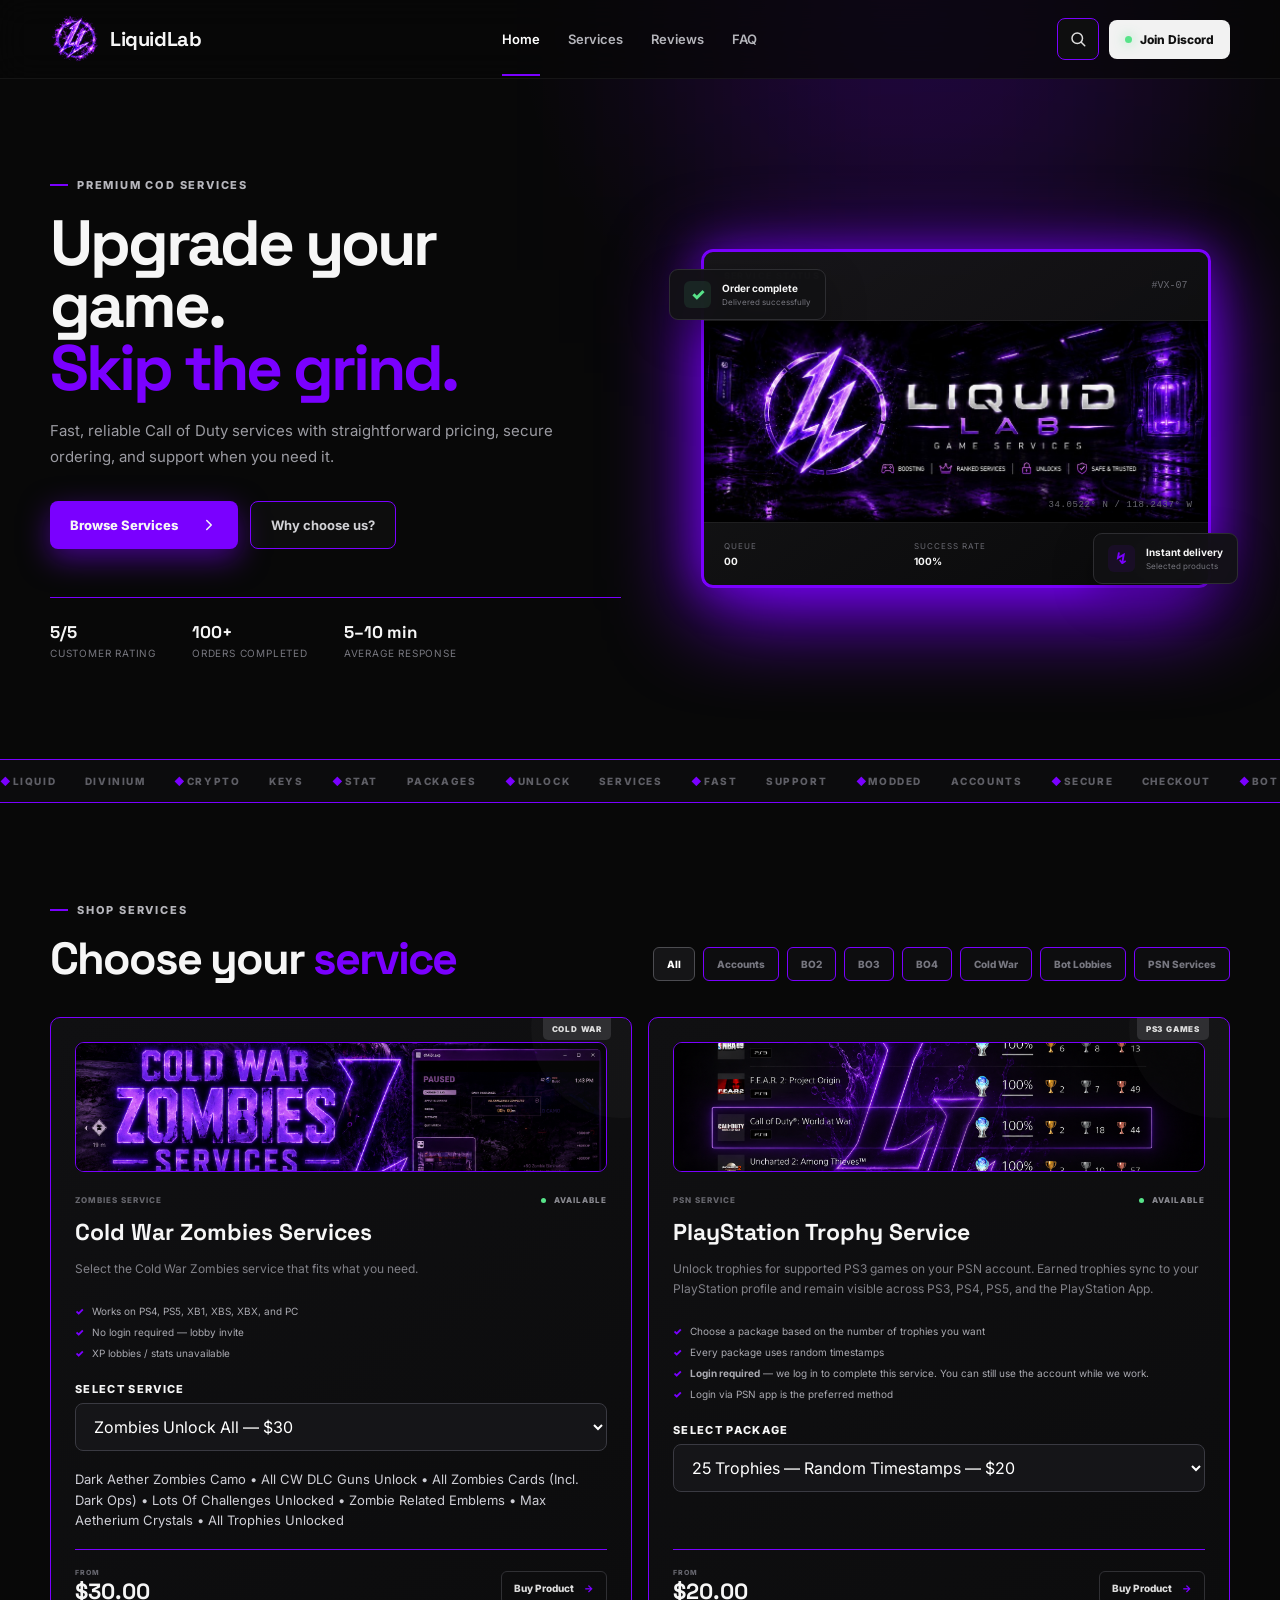
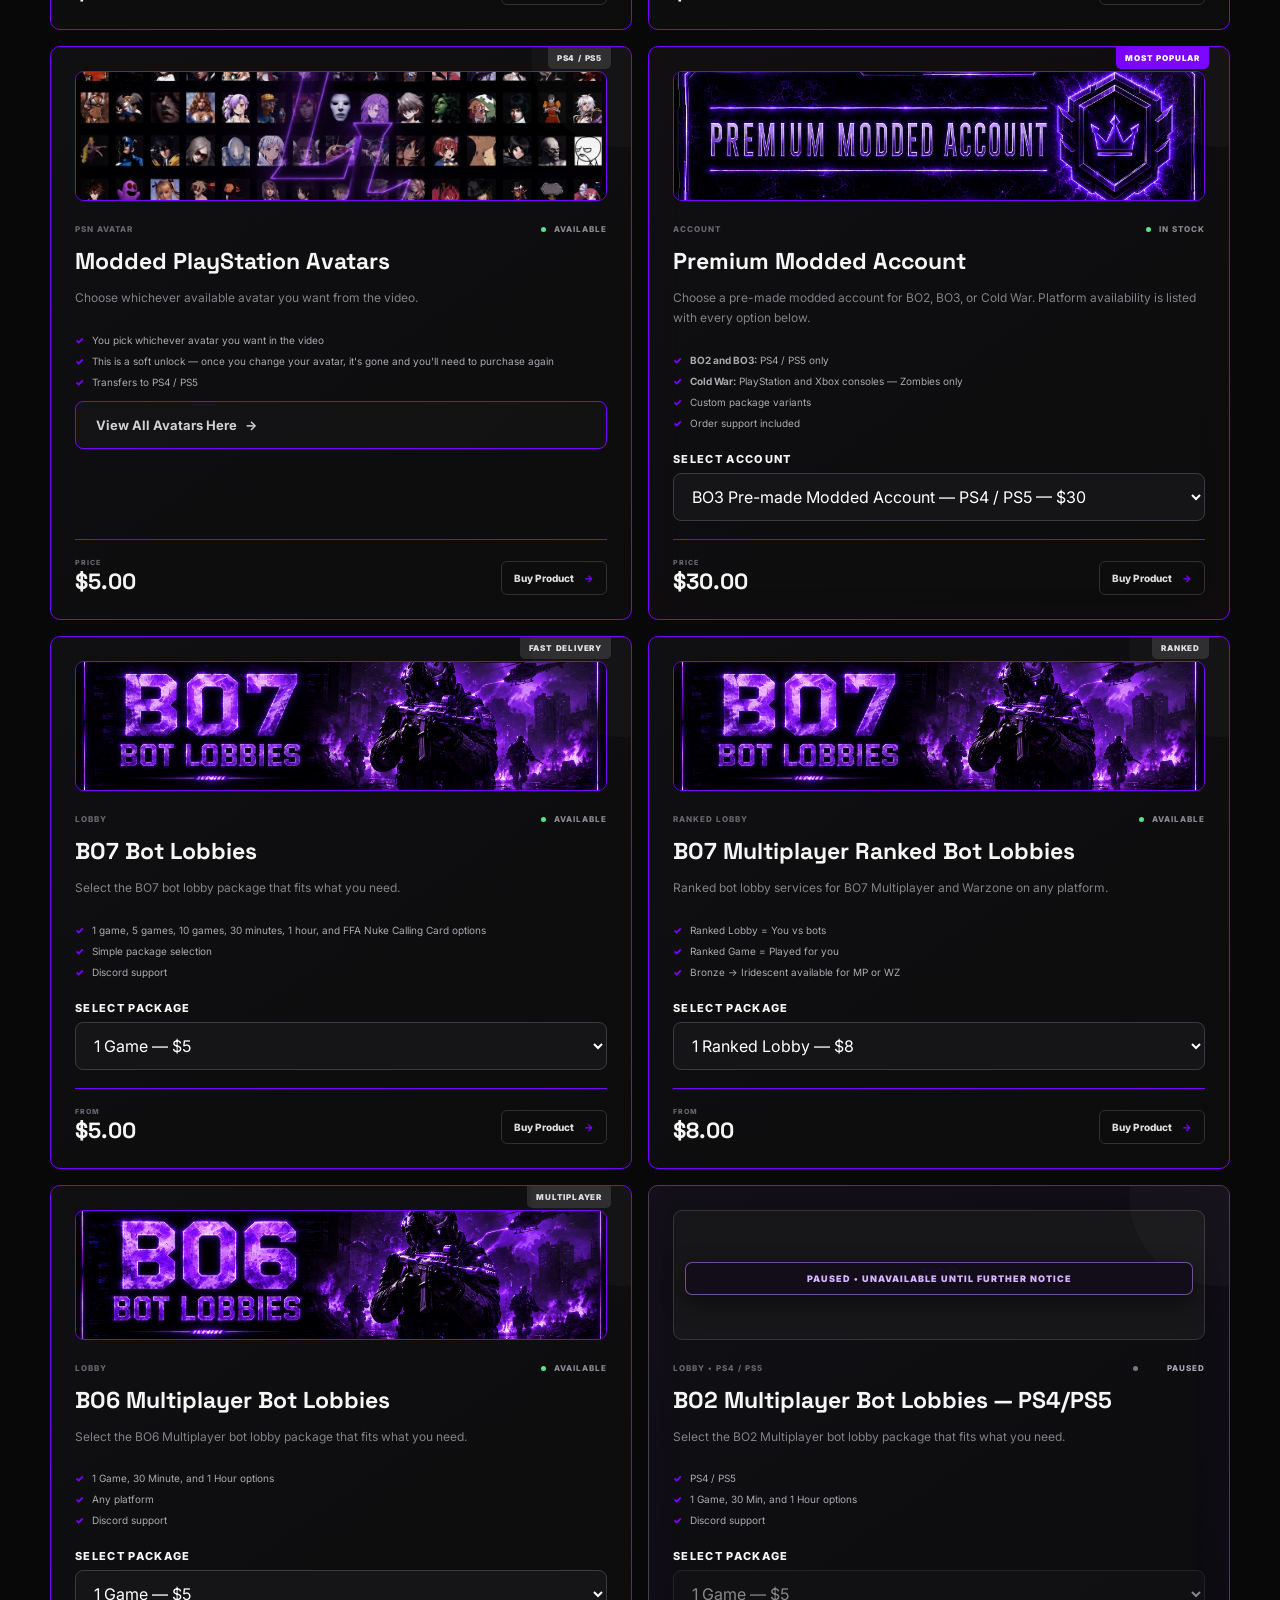
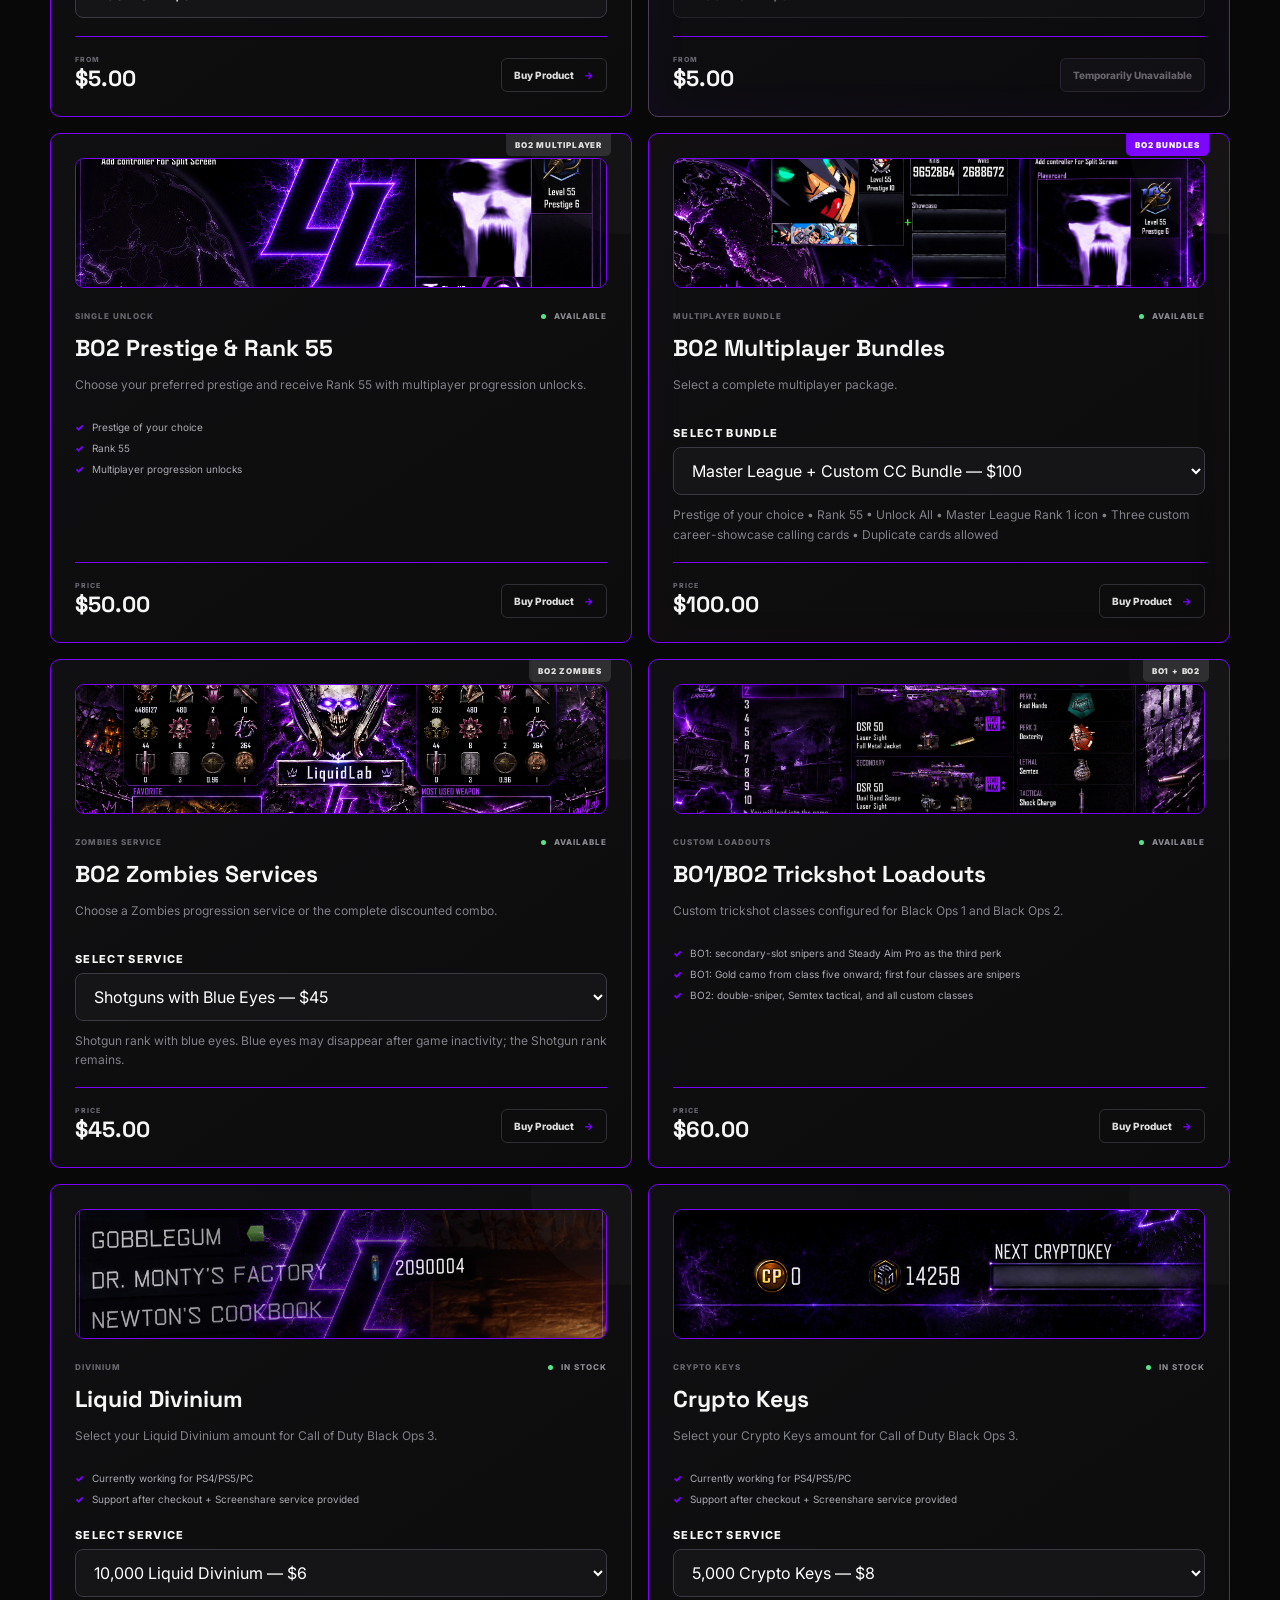
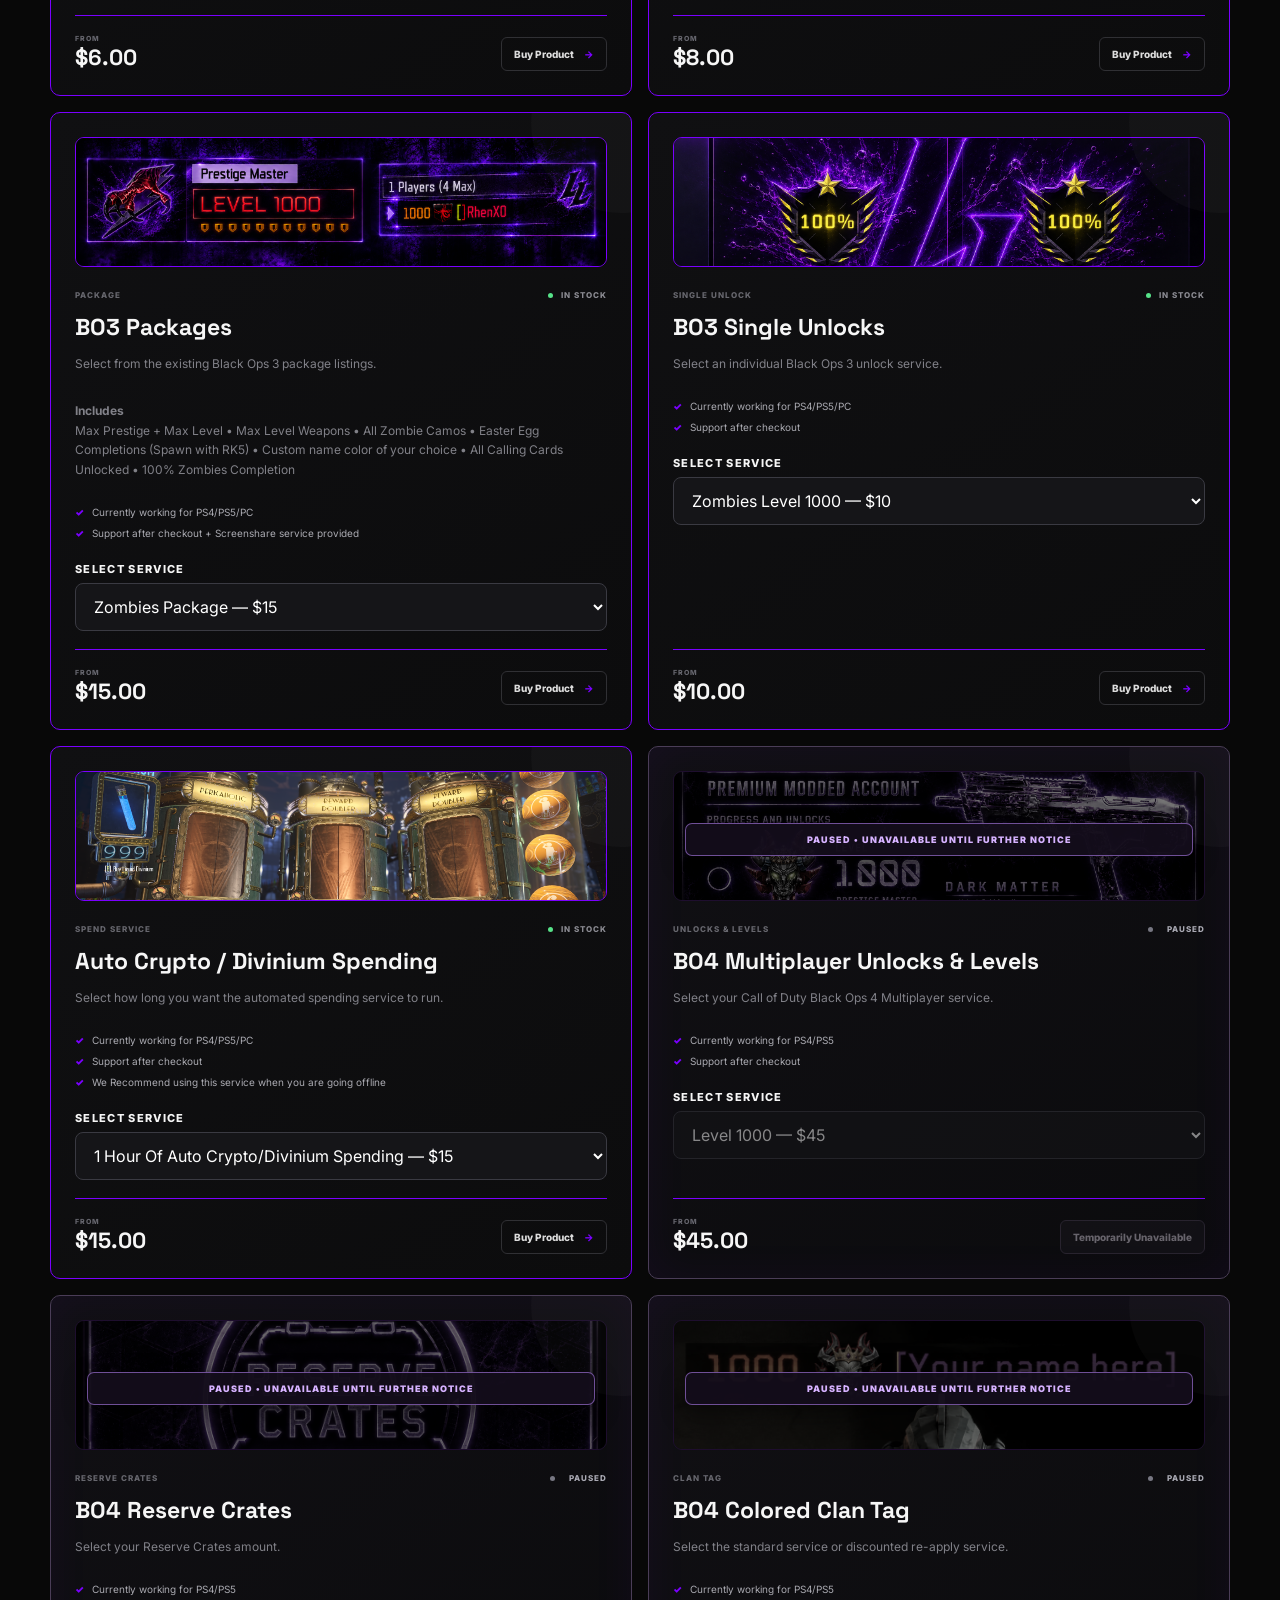
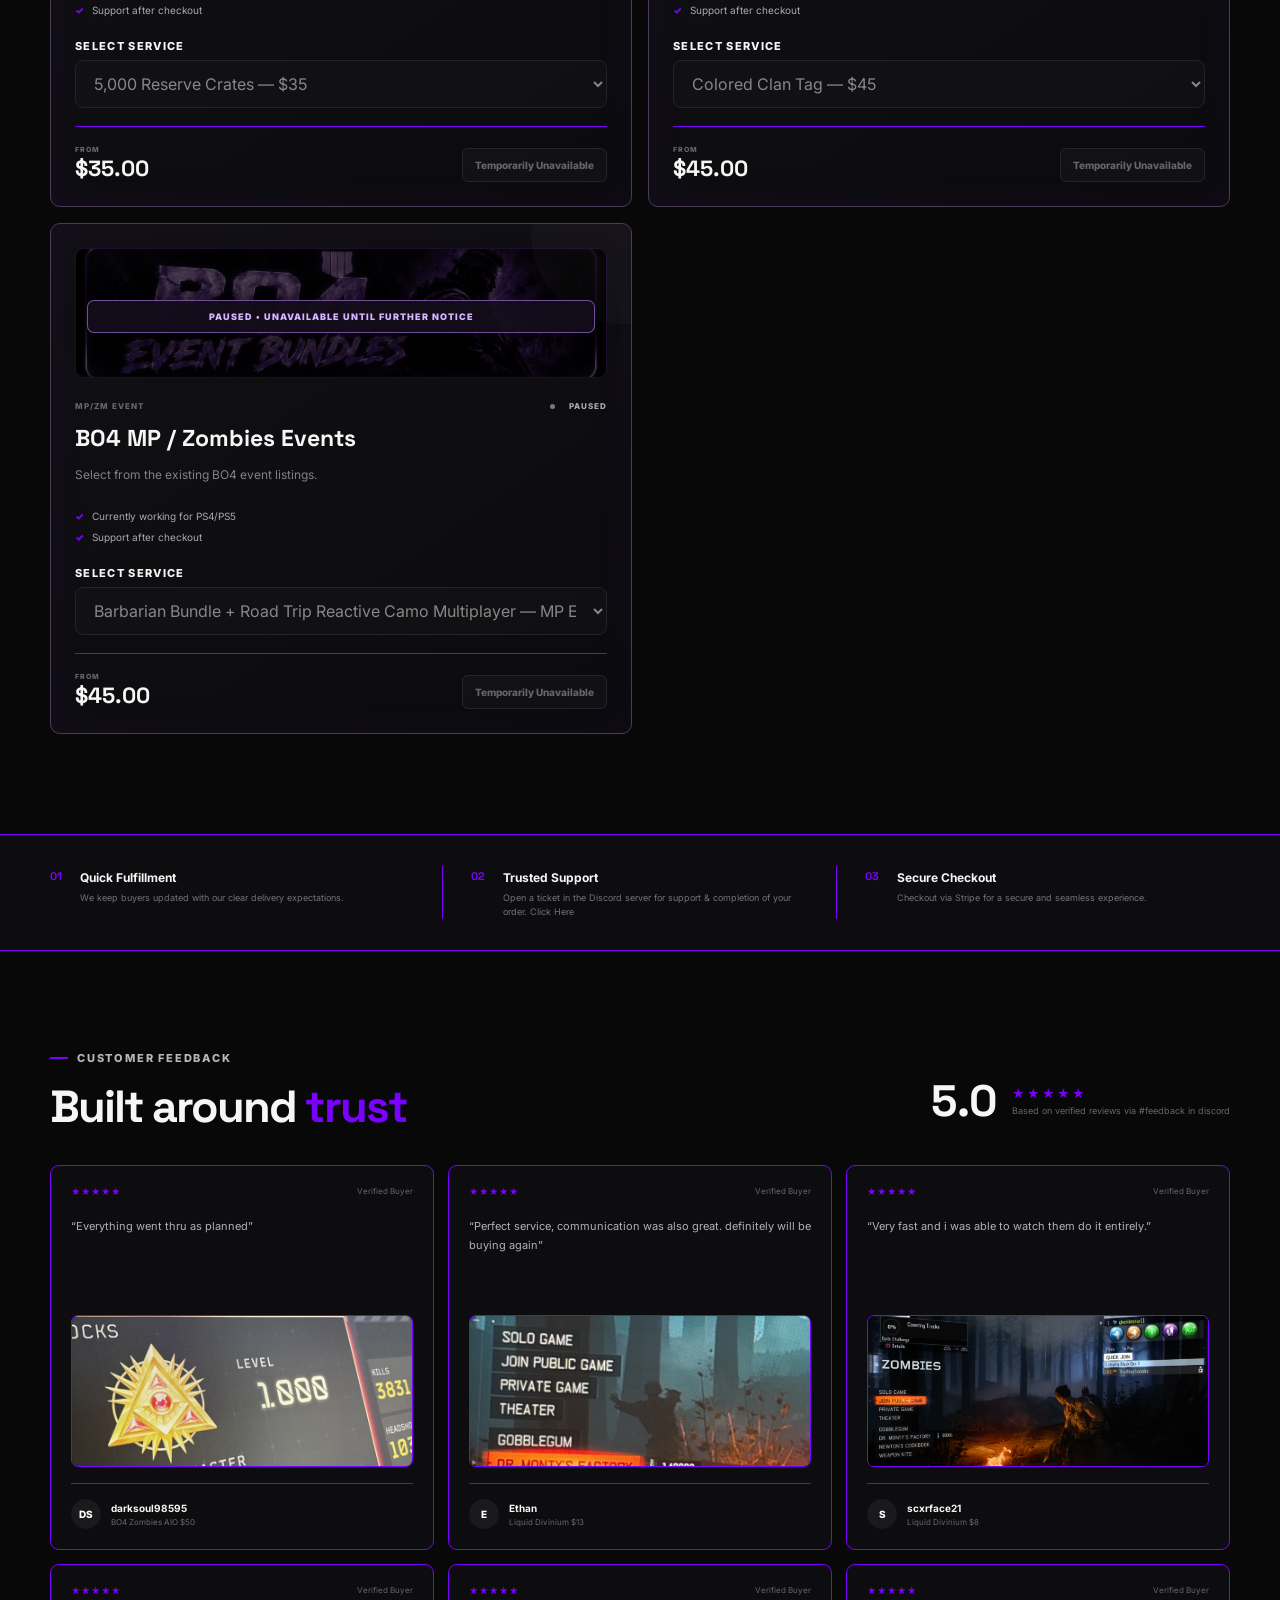
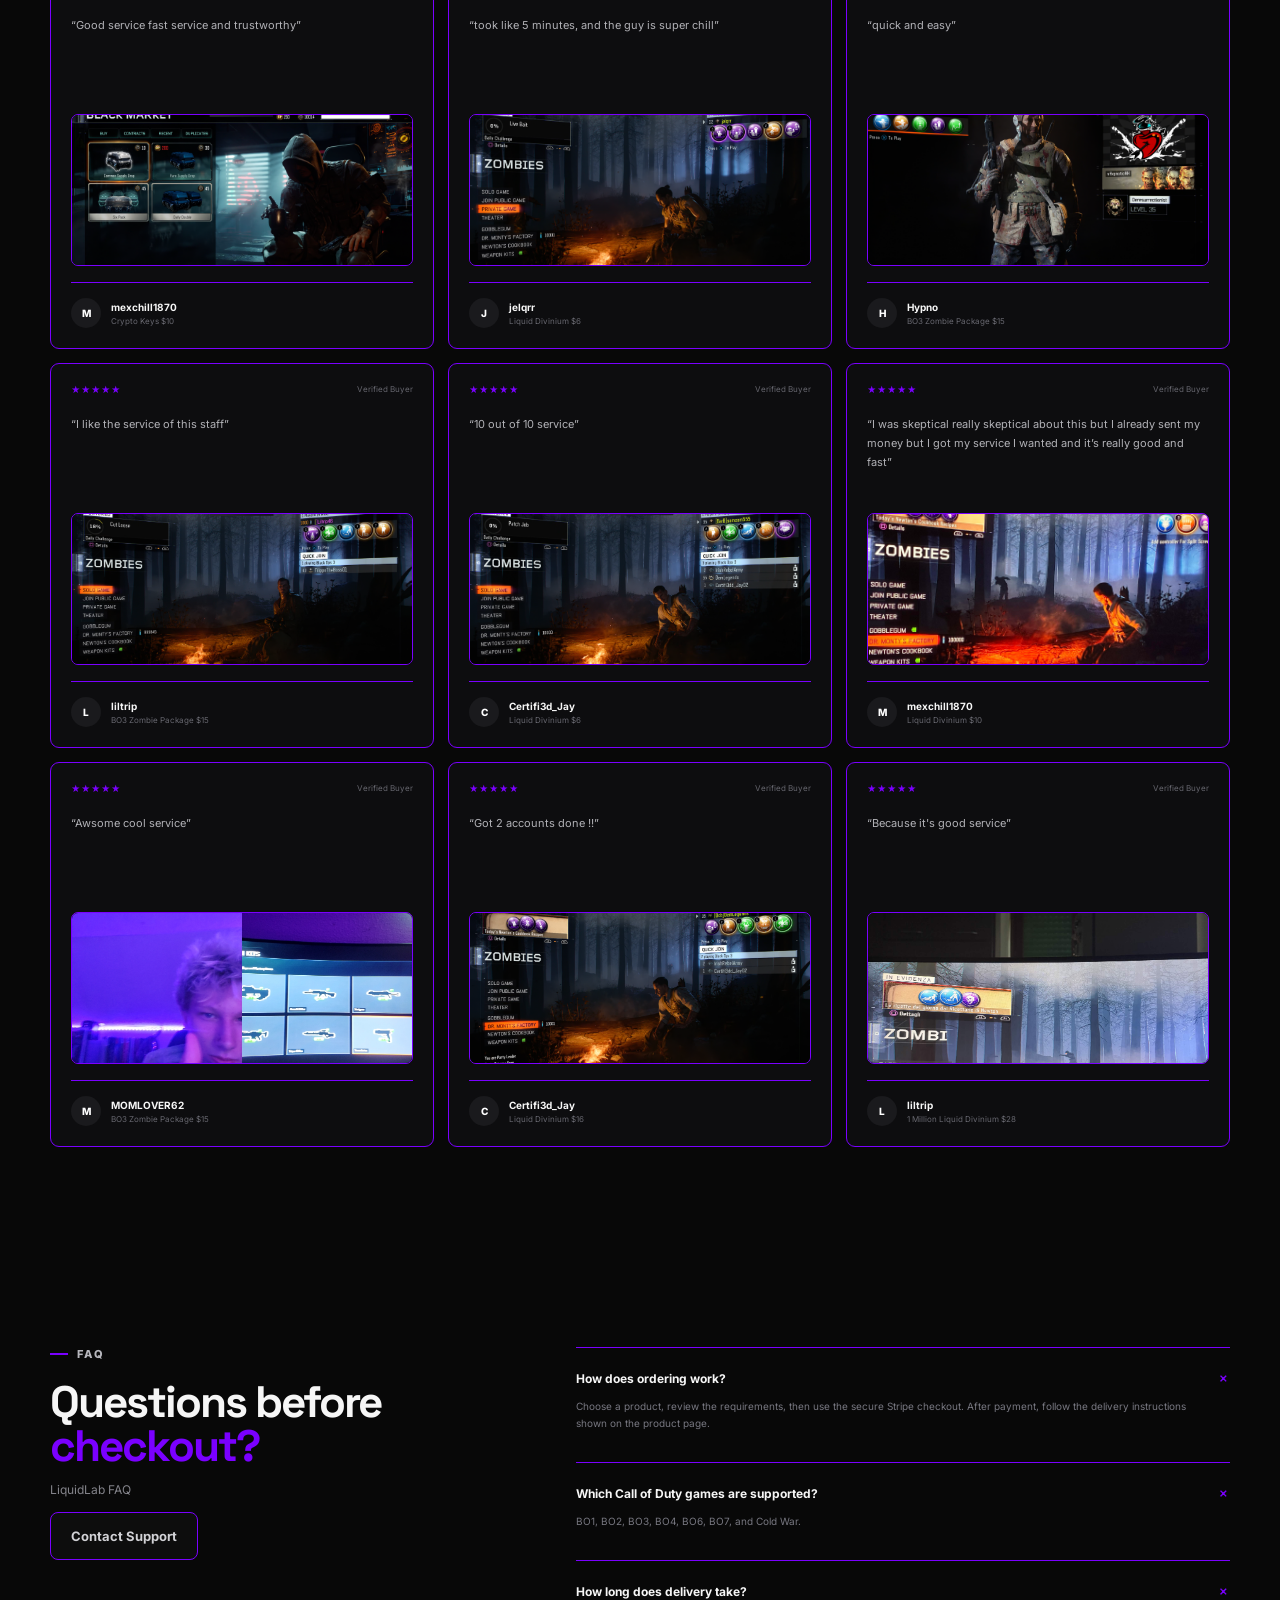
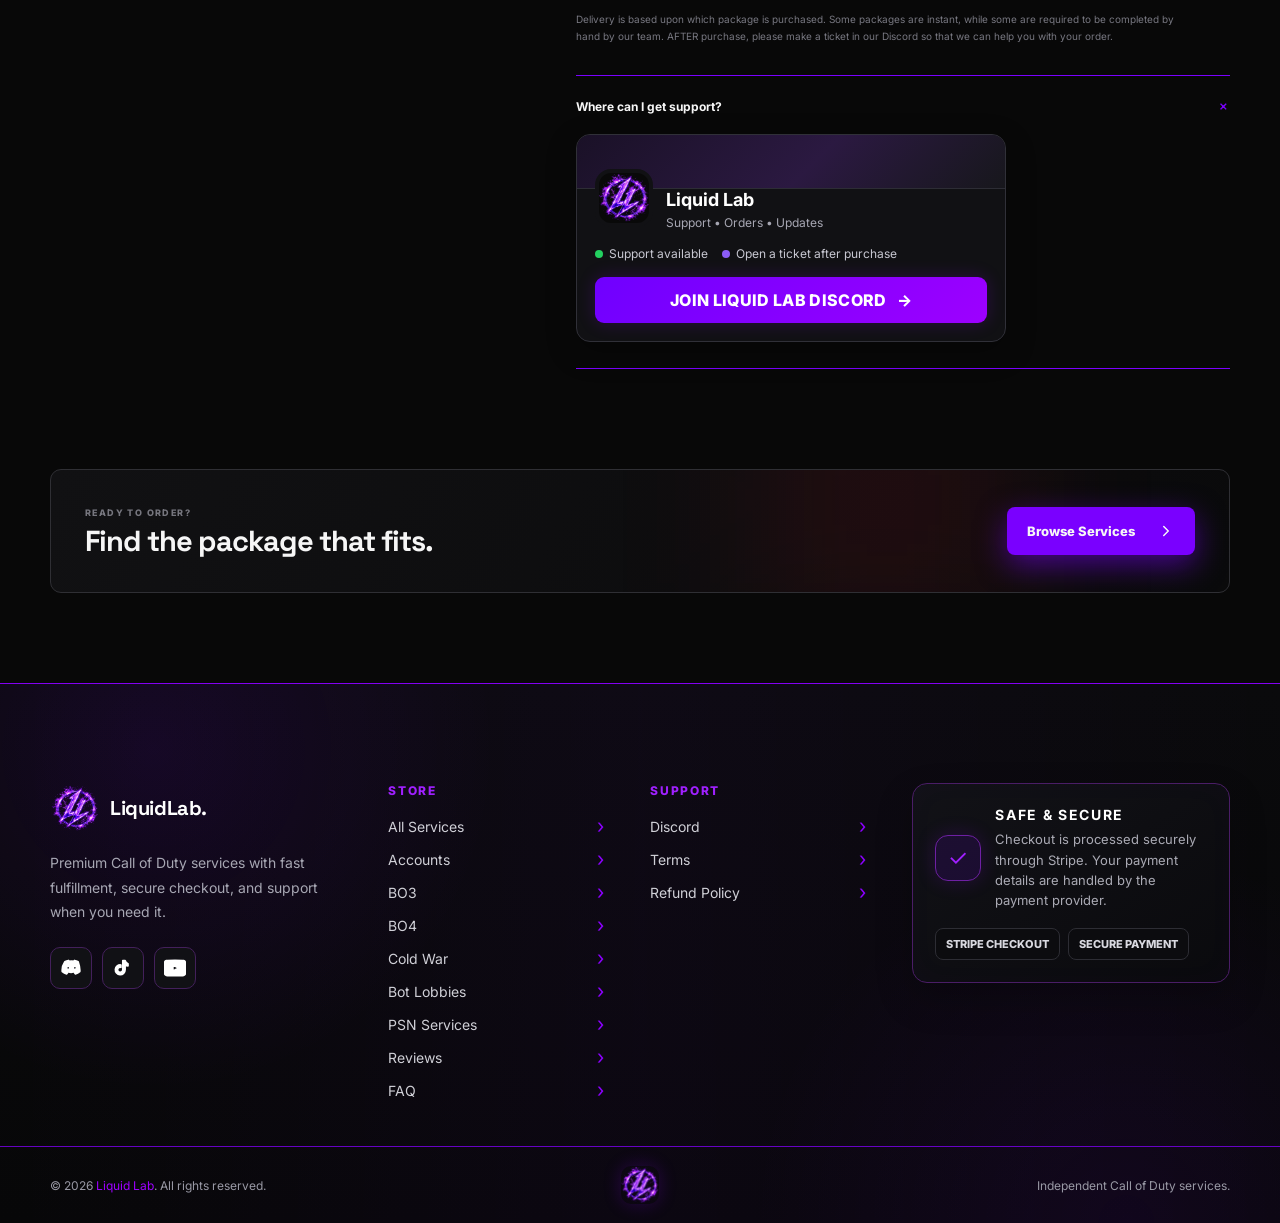
==== commit bdacbe8f: "Add files via upload" ====
--- a/index.html
+++ b/index.html
@@ -331,13 +331,13 @@
           <div class="bot-lobby-selector" style="margin: 14px 0 18px;">
             <label for="ps3TrophyOption" style="display:block;margin-bottom:7px;font-size:11px;font-weight:800;letter-spacing:.12em;text-transform:uppercase;">SELECT PACKAGE</label>
             <select id="ps3TrophyOption" style="width:100%;padding:12px 14px;border-radius:8px;border:1px solid #3a3a42;background:#151518;color:#fff;font:inherit;">
-              <option value="15" data-link="https://buy.stripe.com/aFadR1bnVaiObFvgGT5AQ1g">25 Trophies — Random Timestamps — $15</option>
+              <option value="20" data-link="https://buy.stripe.com/aFadR1bnVaiObFvgGT5AQ1g">25 Trophies — Random Timestamps — $20</option>
               <option value="30" data-link="https://buy.stripe.com/8x23cnajRaiOcJz3U75AQ1h">50 Trophies — Random Timestamps — $30</option>
               <option value="65" data-link="https://buy.stripe.com/5kQ00b3VtbmS8tj76j5AQ1i">100 Trophies — Random Timestamps — $65</option>
             </select>
           </div>
           <div class="product-bottom">
-            <div class="price"><small>FROM</small><strong id="ps3TrophyPrice">$15.00</strong></div>
+            <div class="price"><small>FROM</small><strong id="ps3TrophyPrice">$20.00</strong></div>
             <a href="https://buy.stripe.com/aFadR1bnVaiObFvgGT5AQ1g" class="buy-btn sellix-link" id="ps3TrophyBuy">Buy Product <span>→</span></a>
           </div>
         </article>
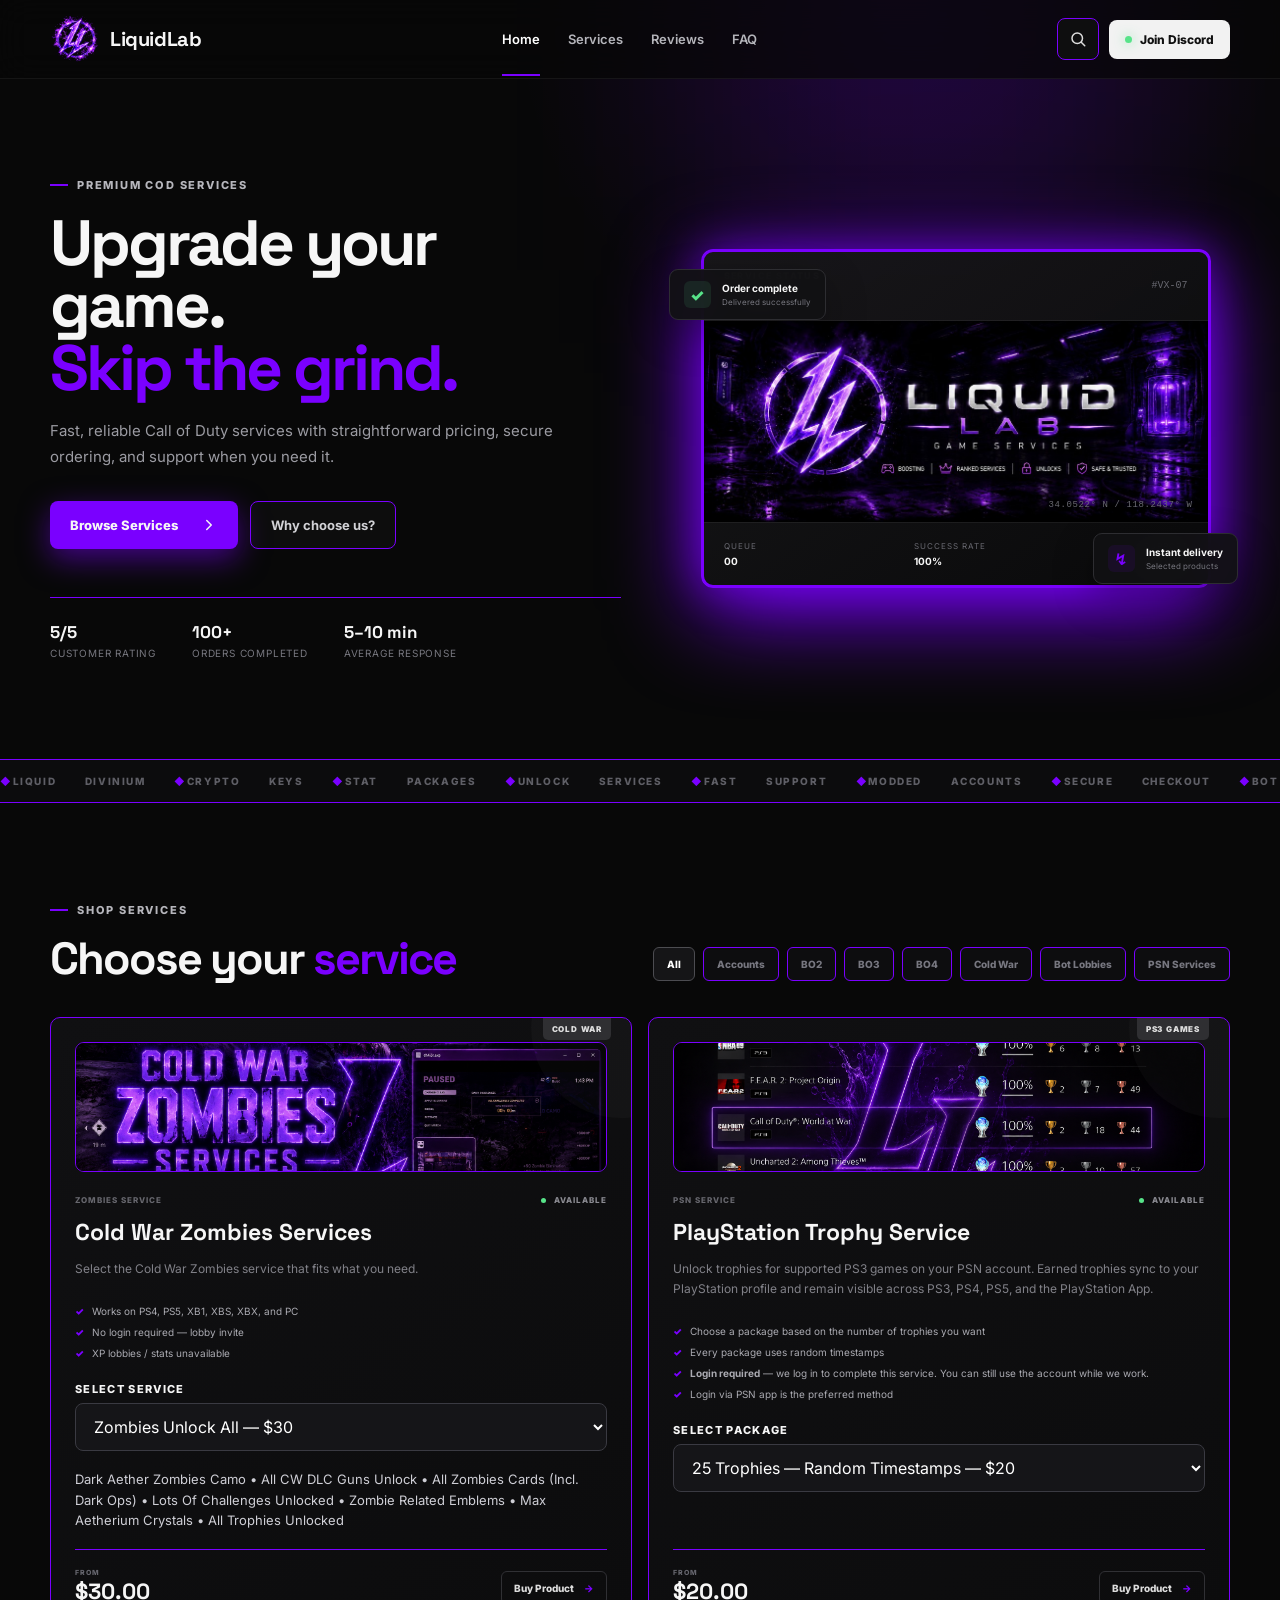
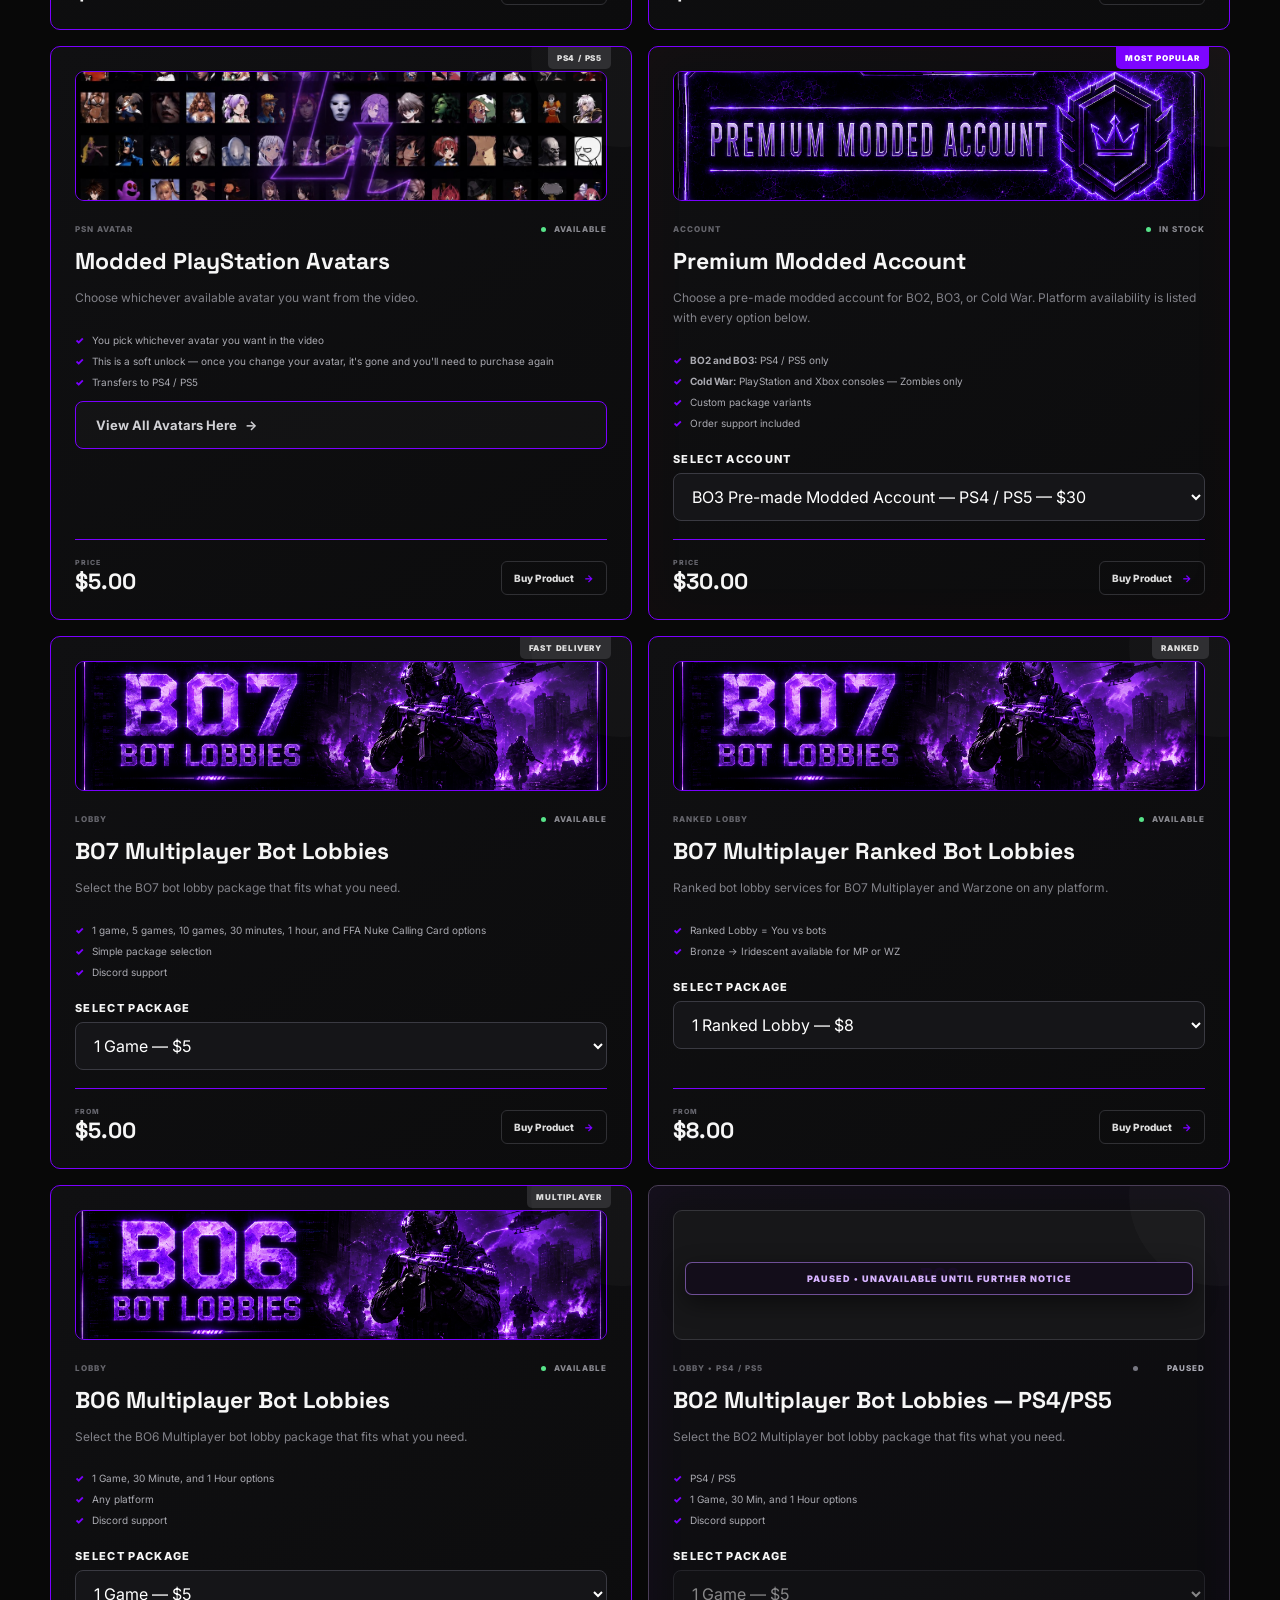
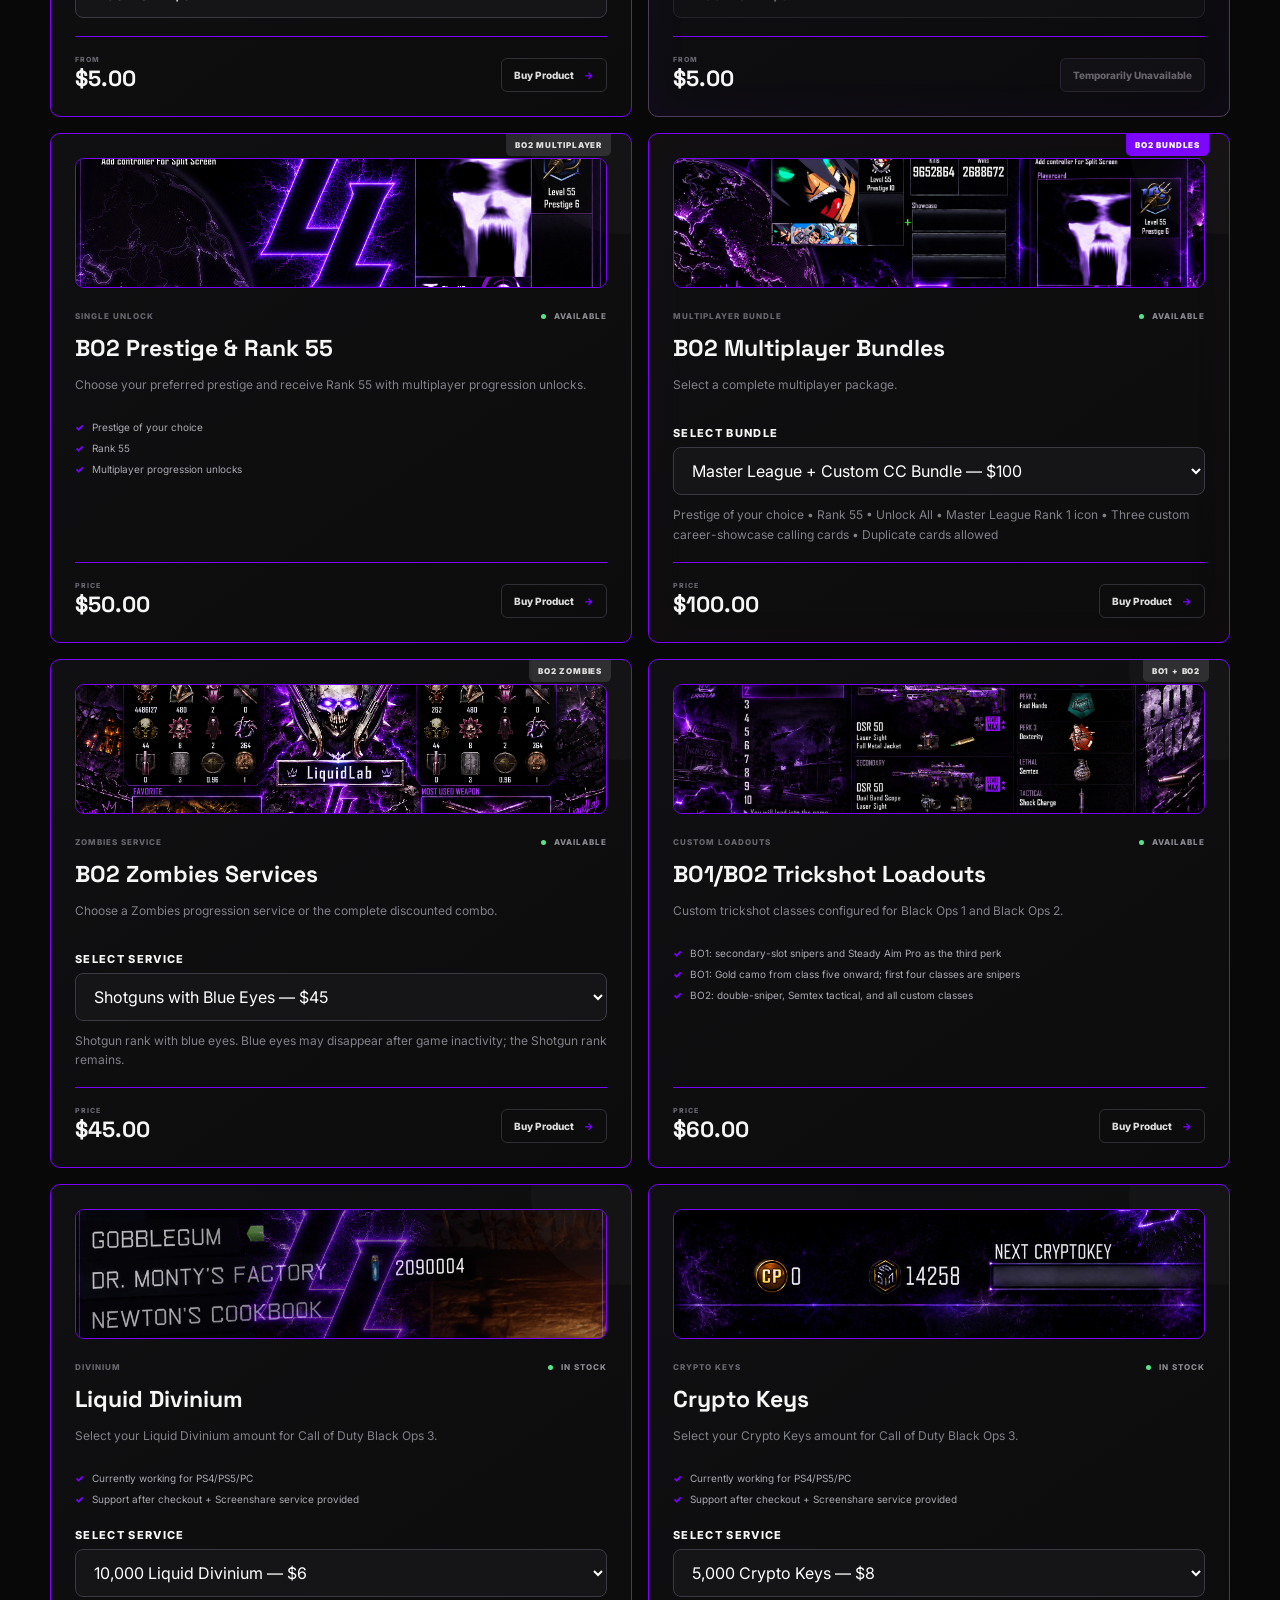
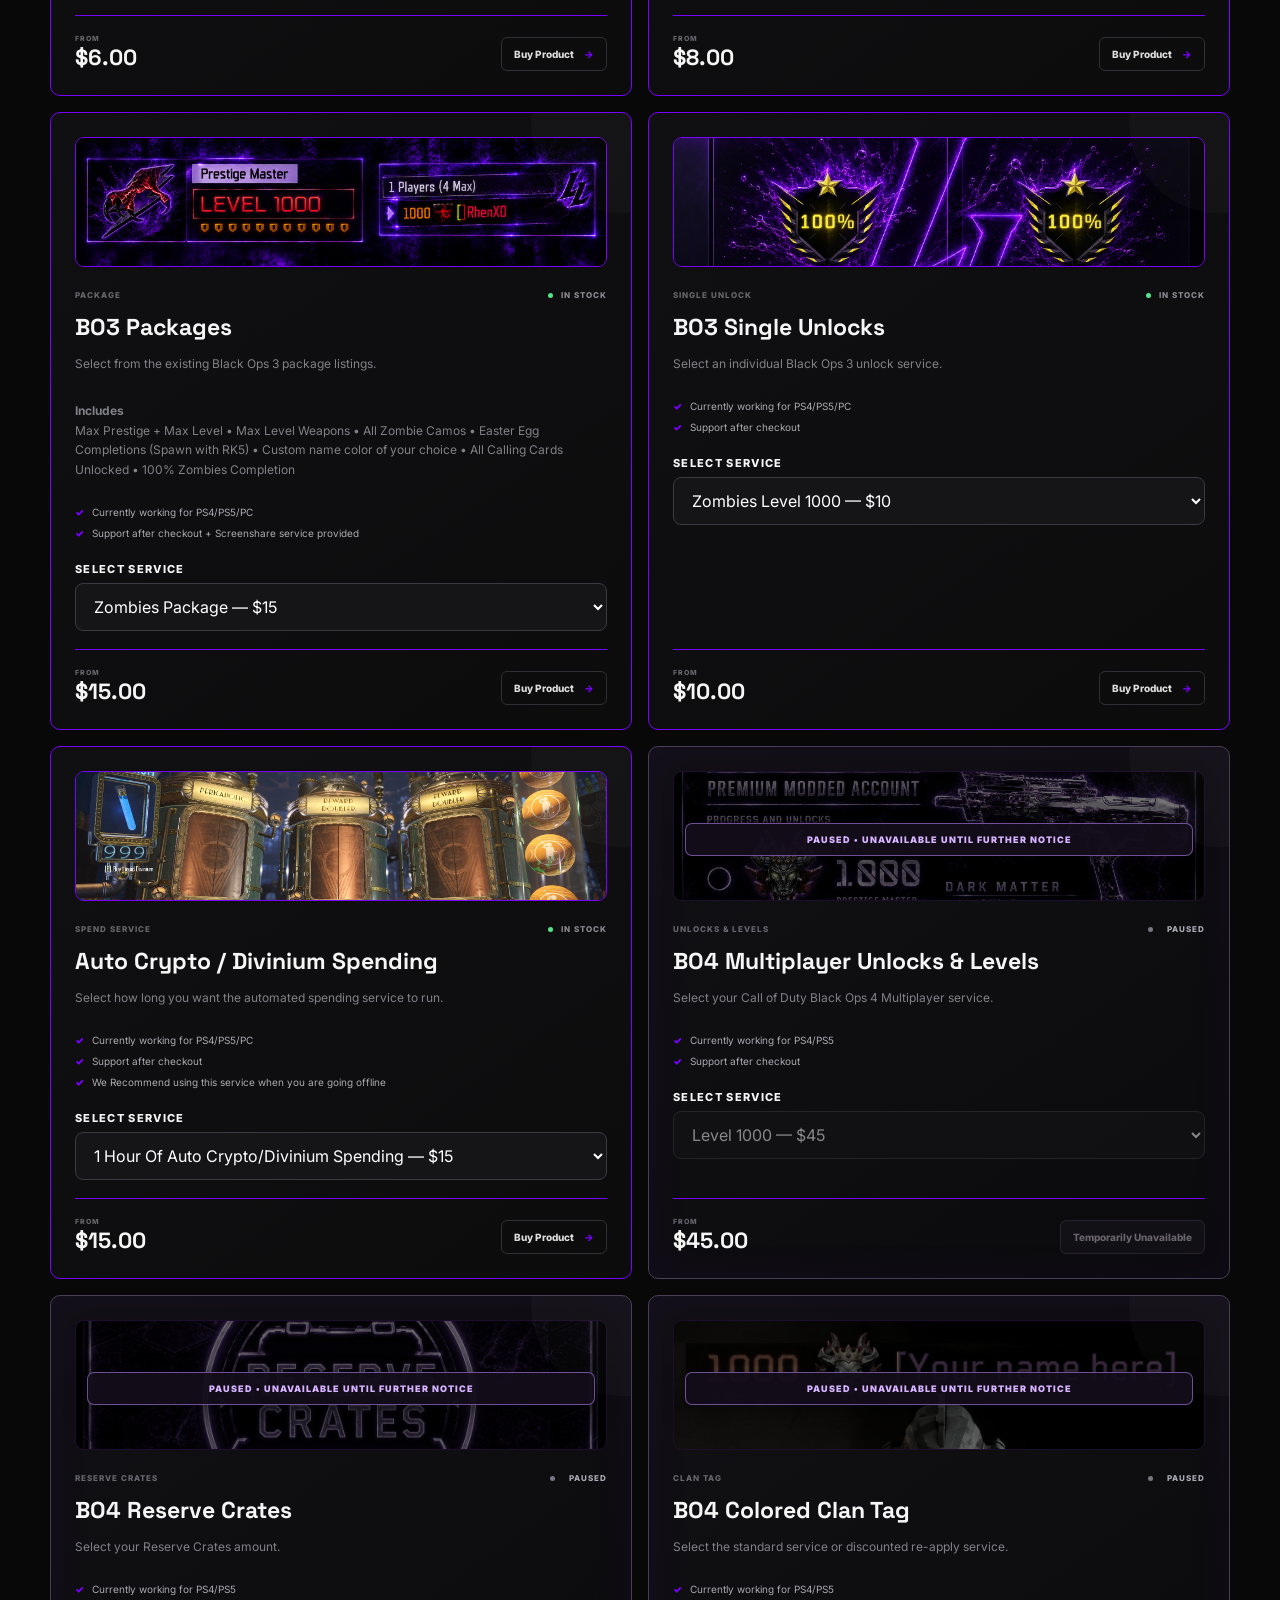
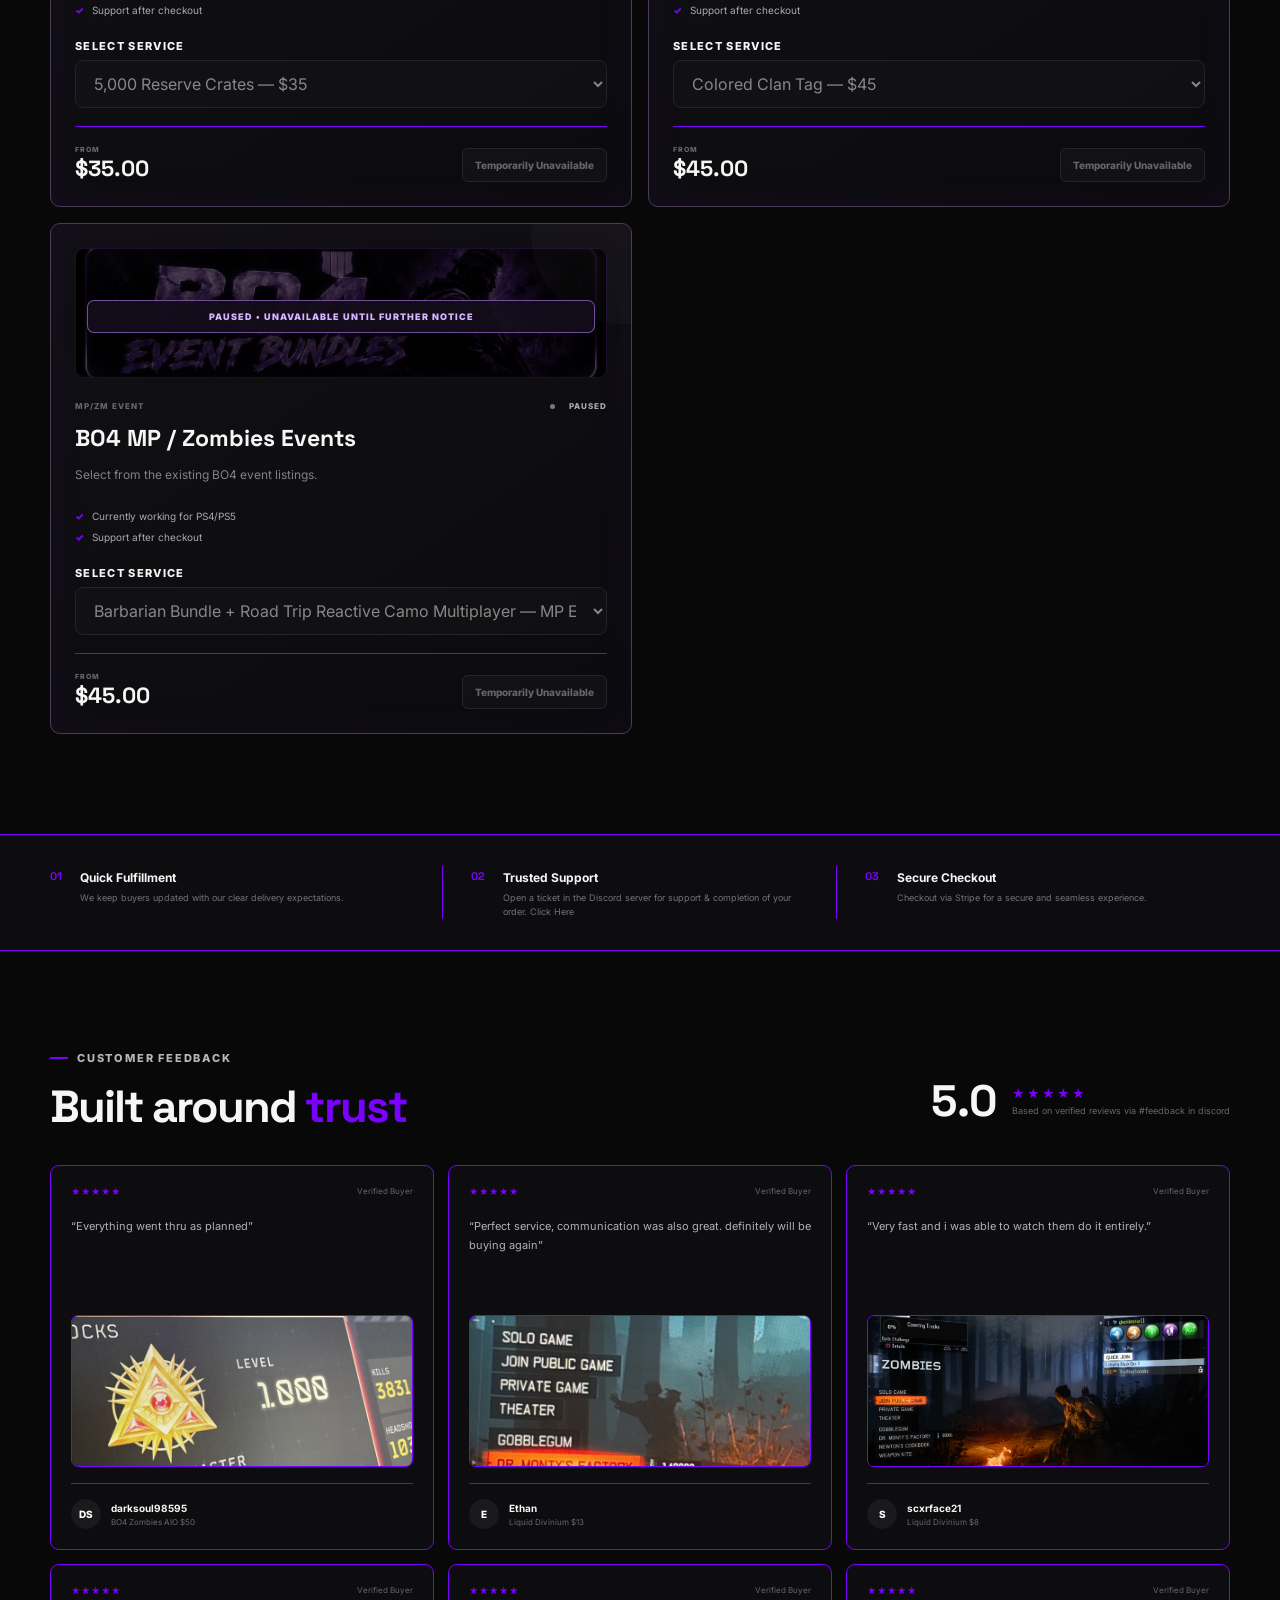
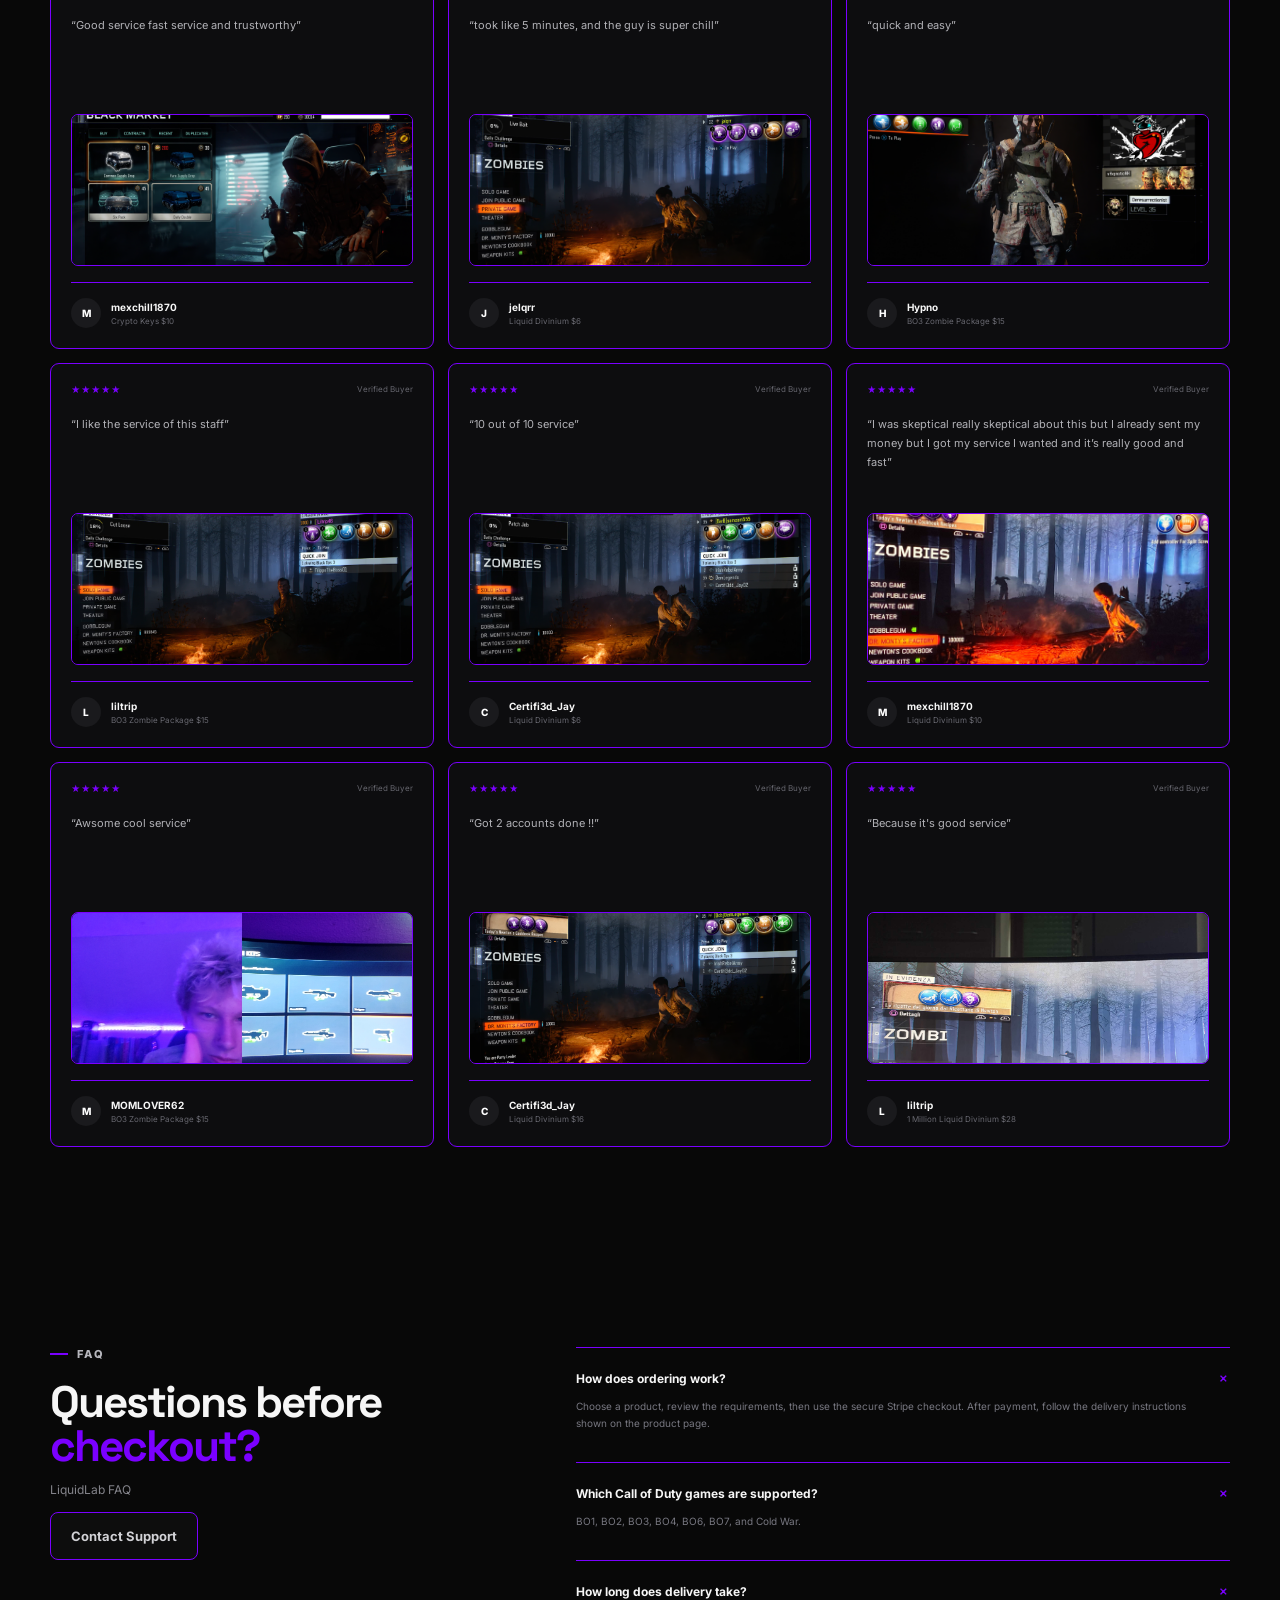
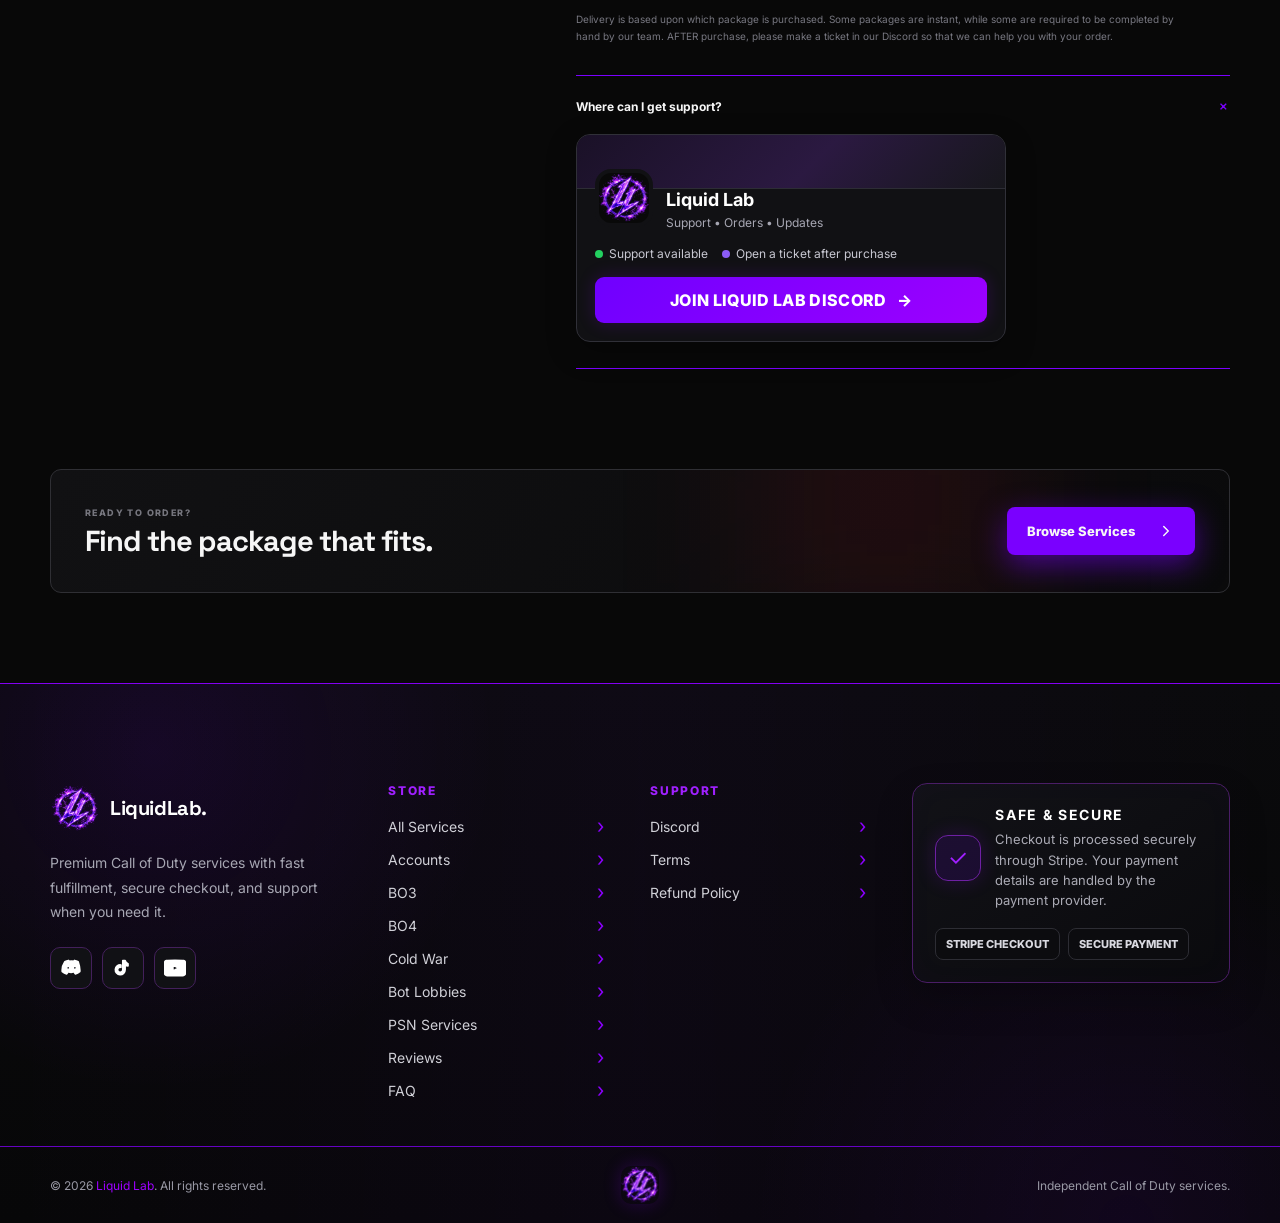
==== commit ca8b905c: "Add files via upload" ====
--- a/index.html
+++ b/index.html
@@ -401,7 +401,7 @@
             <div class="product-icon">L</div>
           </div>
           <div class="product-meta"><span>LOBBY</span><span class="stock"><i></i> AVAILABLE</span></div>
-          <h3>BO7 Bot Lobbies</h3>
+          <h3>BO7 Multiplayer Bot Lobbies</h3>
           <p>Select the BO7 bot lobby package that fits what you need.</p>
           <ul>
             <li>1 game, 5 games, 10 games, 30 minutes, 1 hour, and FFA Nuke Calling Card options</li>
@@ -436,7 +436,6 @@
           <p>Ranked bot lobby services for BO7 Multiplayer and Warzone on any platform.</p>
           <ul>
             <li>Ranked Lobby = You vs bots</li>
-            <li>Ranked Game = Played for you</li>
             <li>Bronze → Iridescent available for MP or WZ</li>
           </ul>
           <div class="bot-lobby-selector" style="margin: 14px 0 18px;">
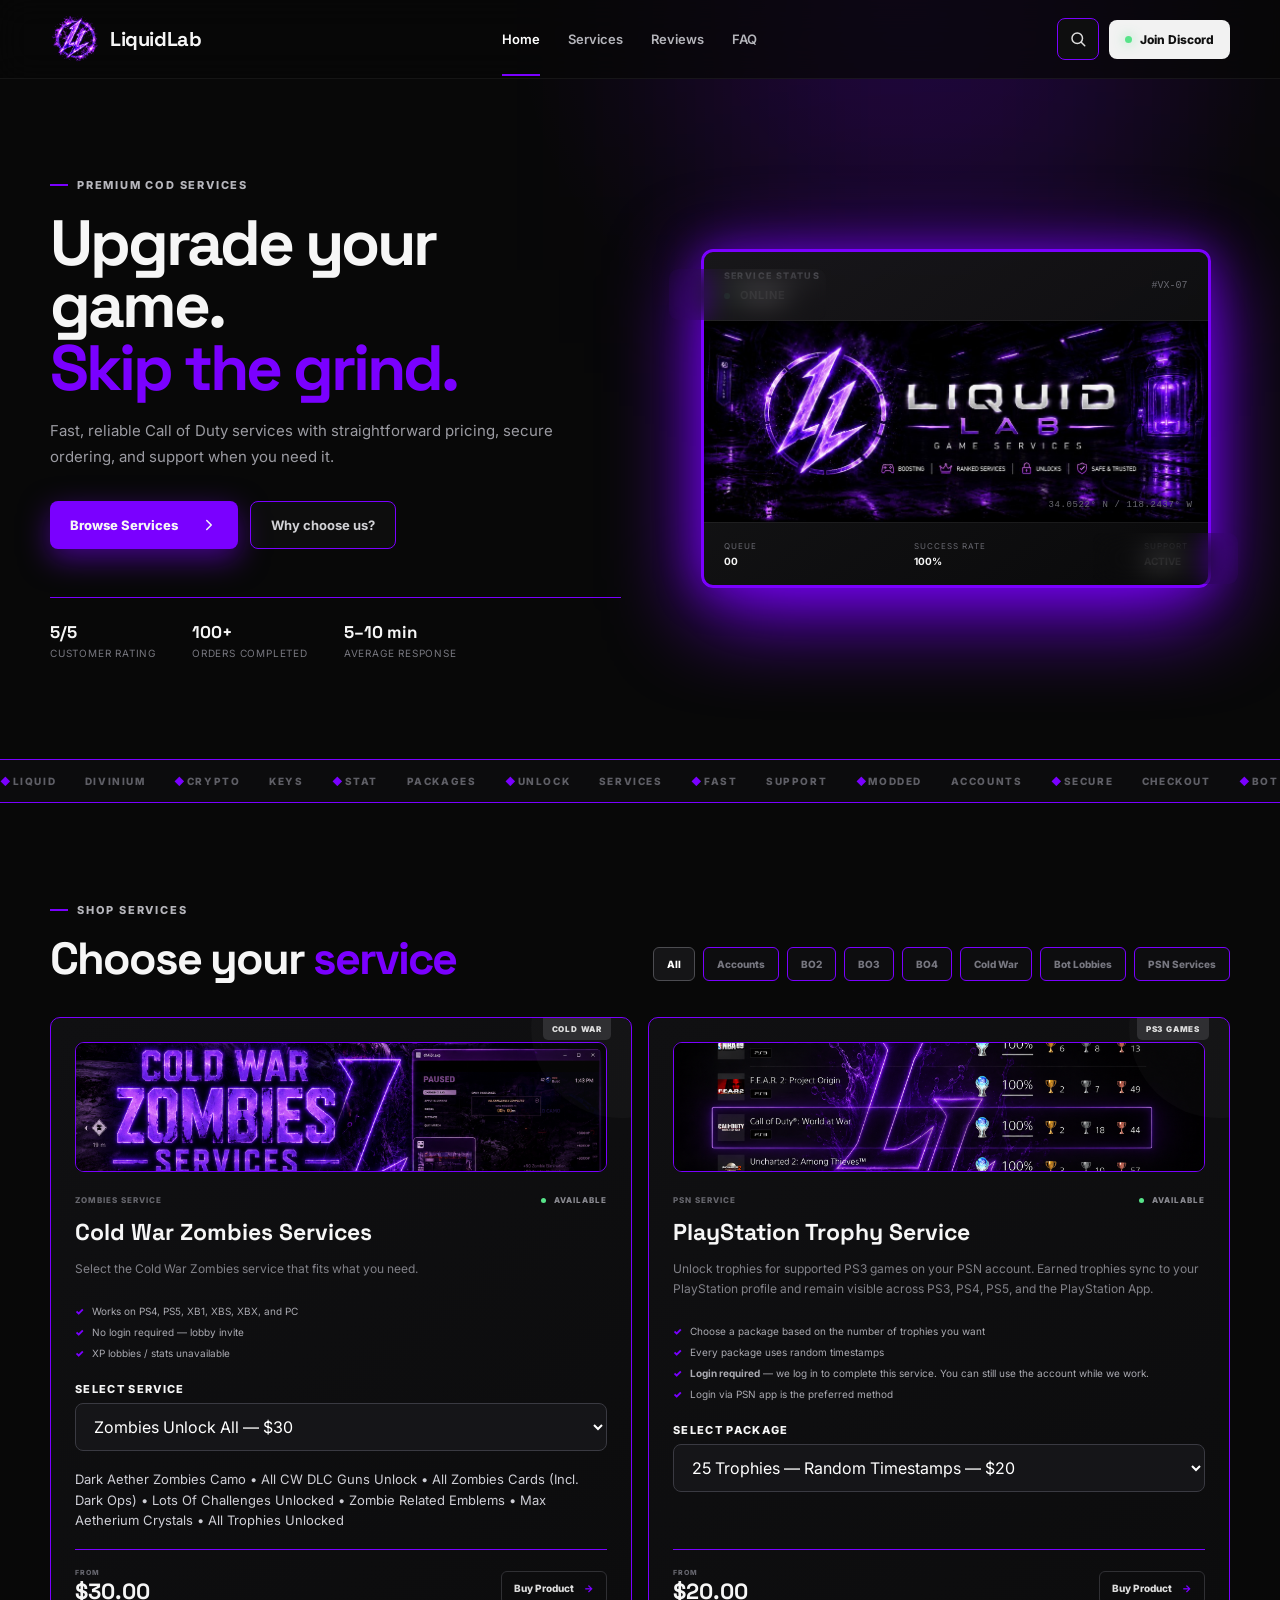
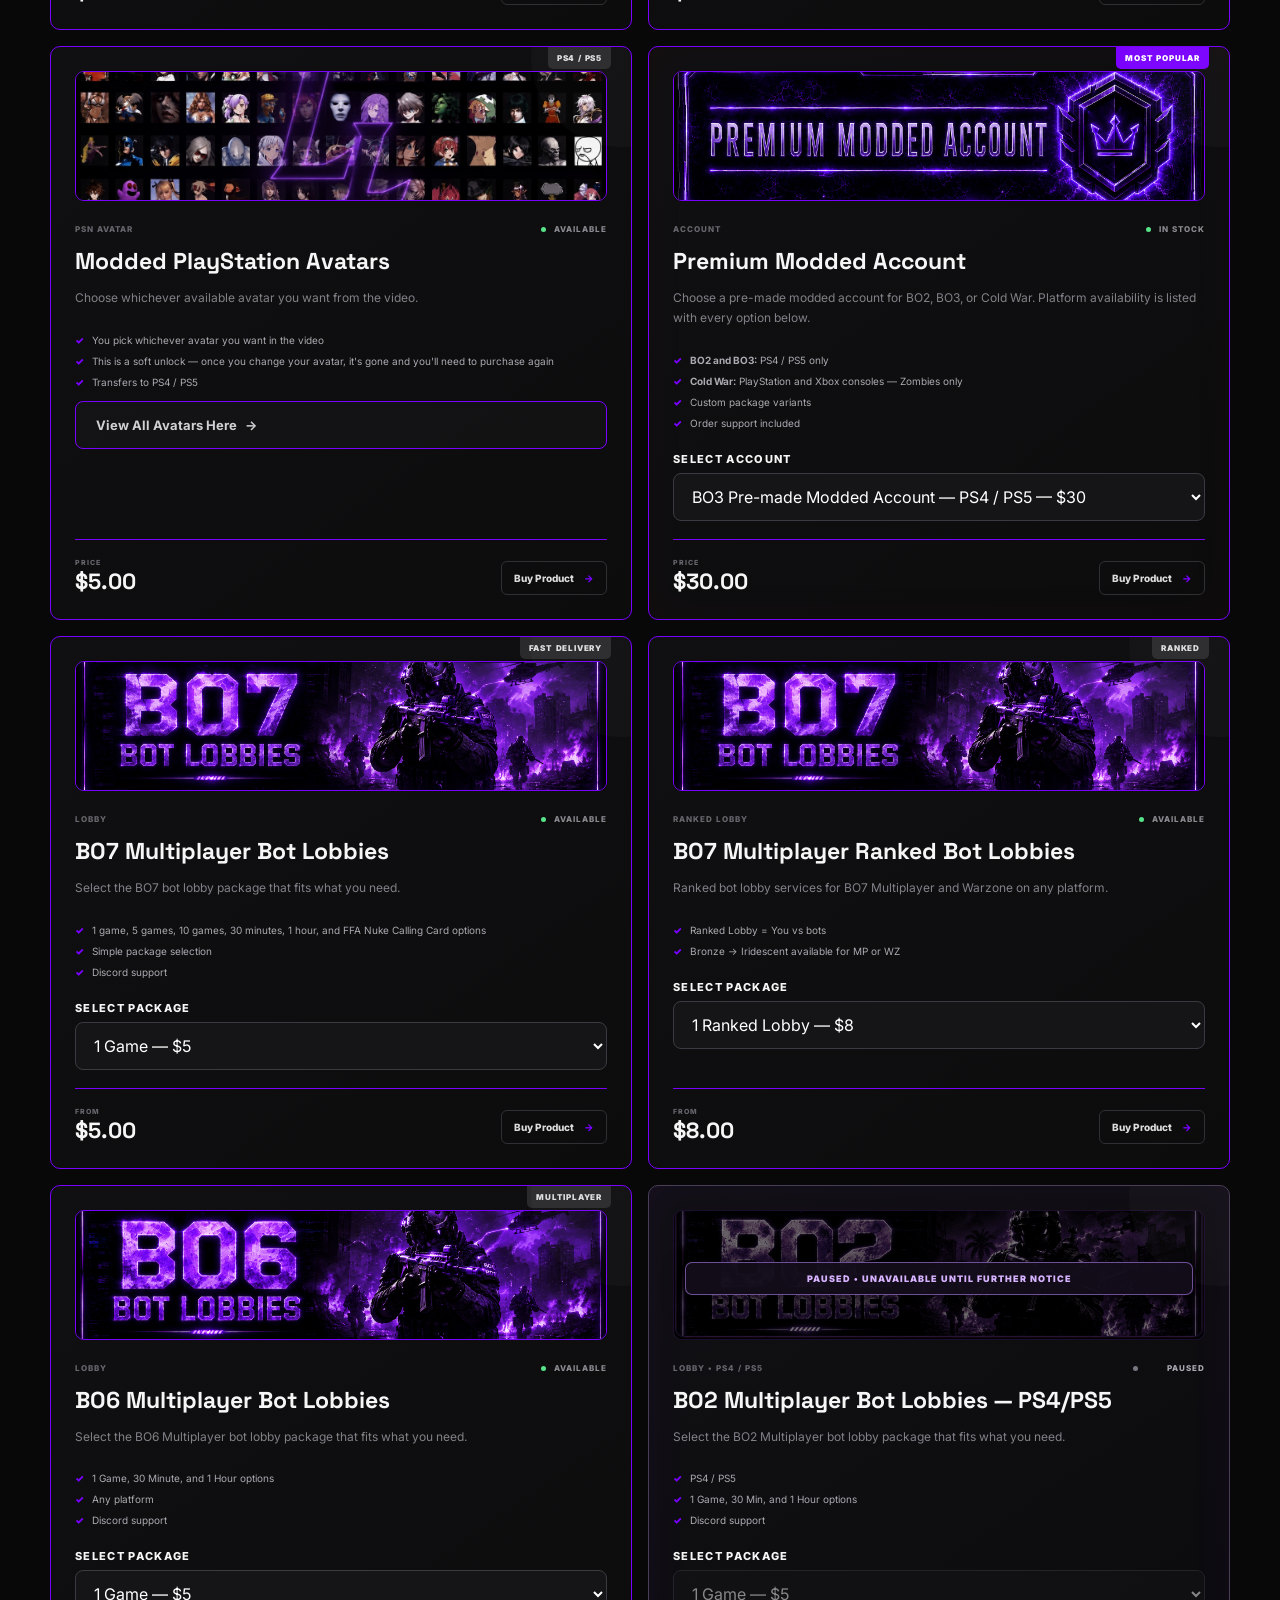
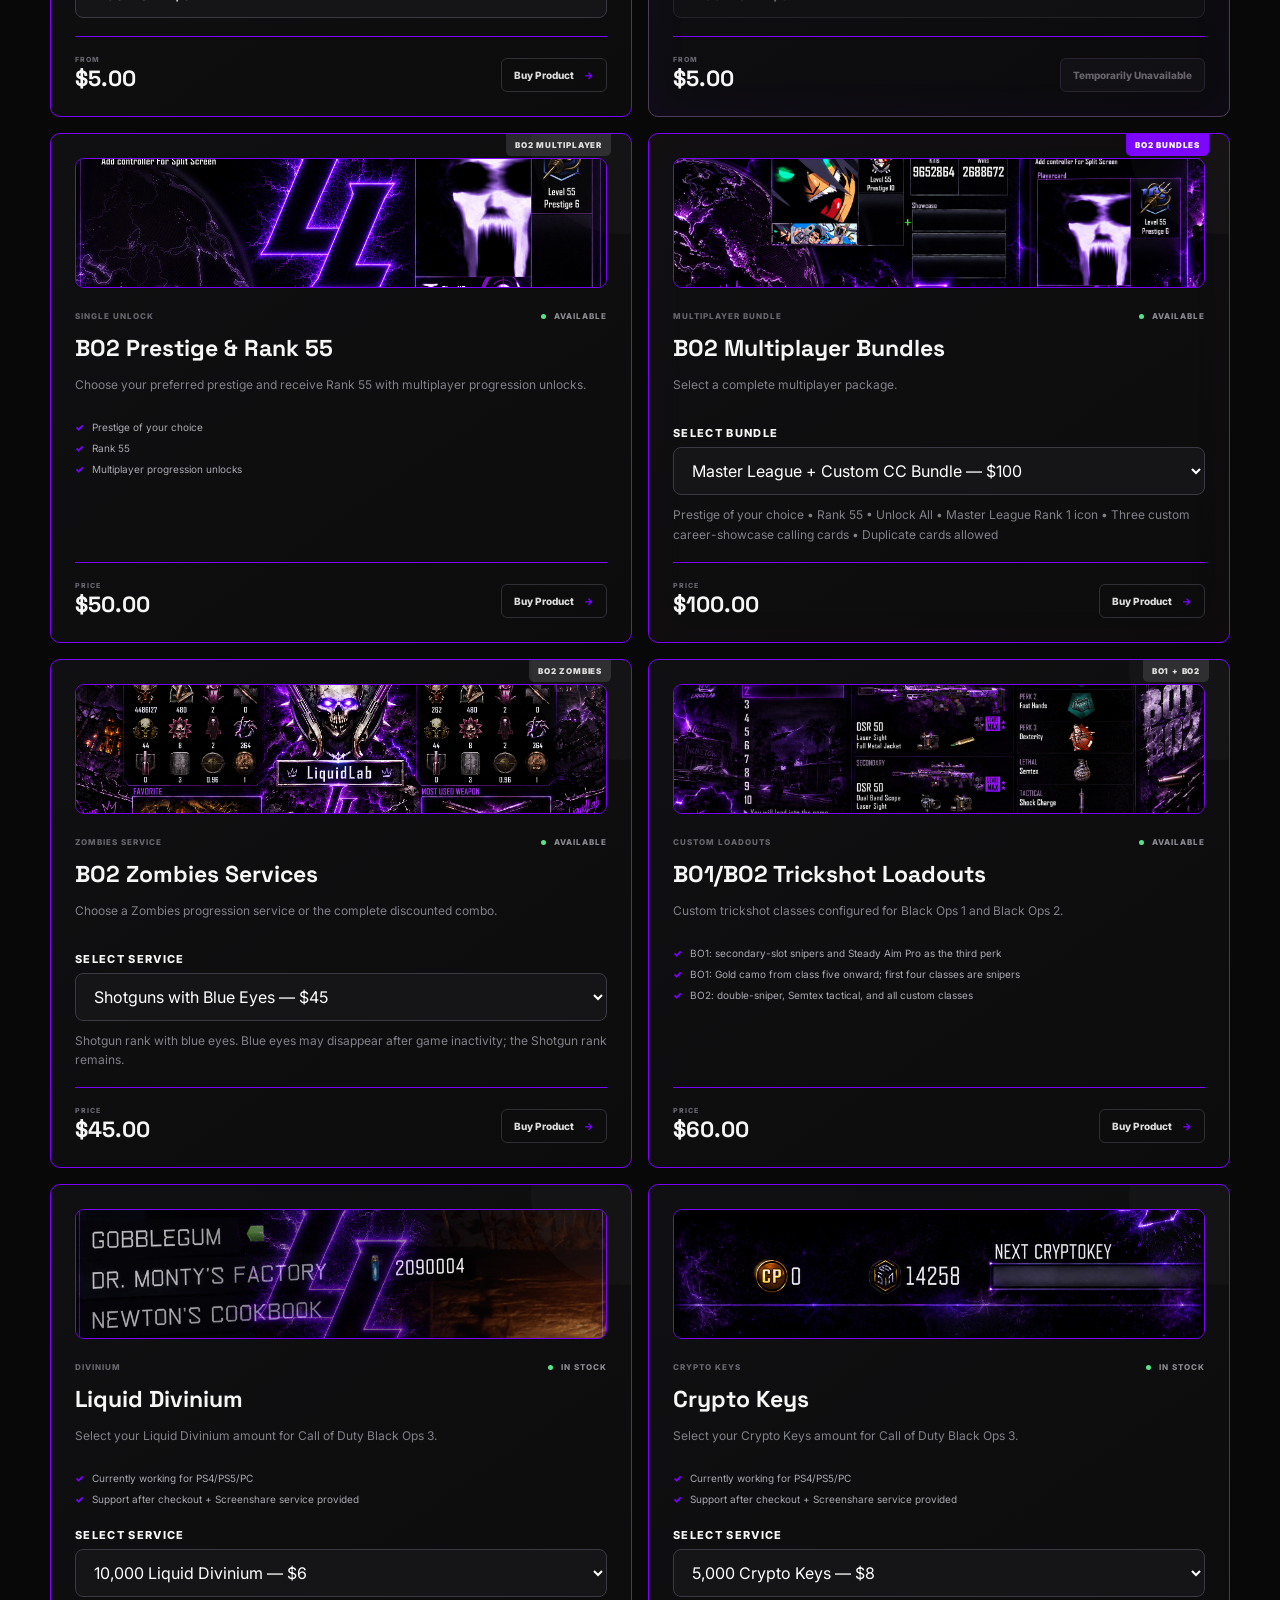
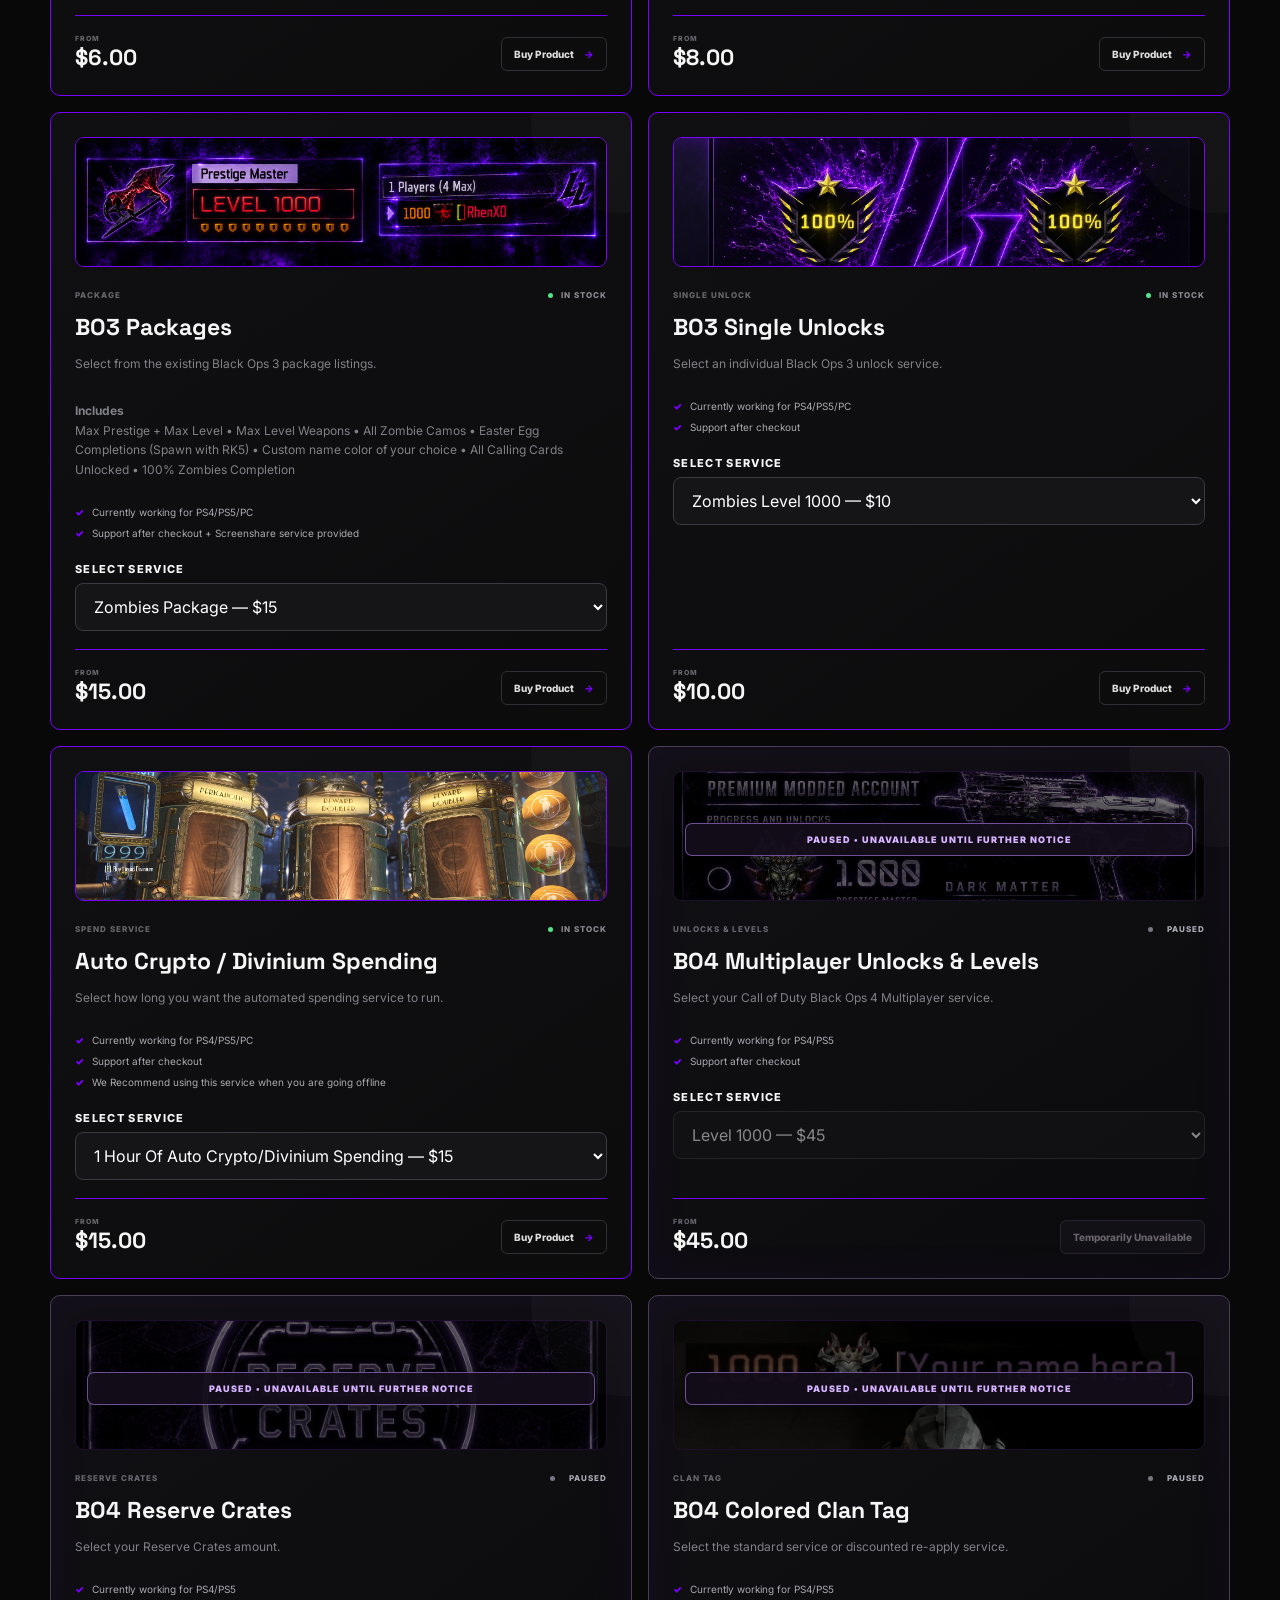
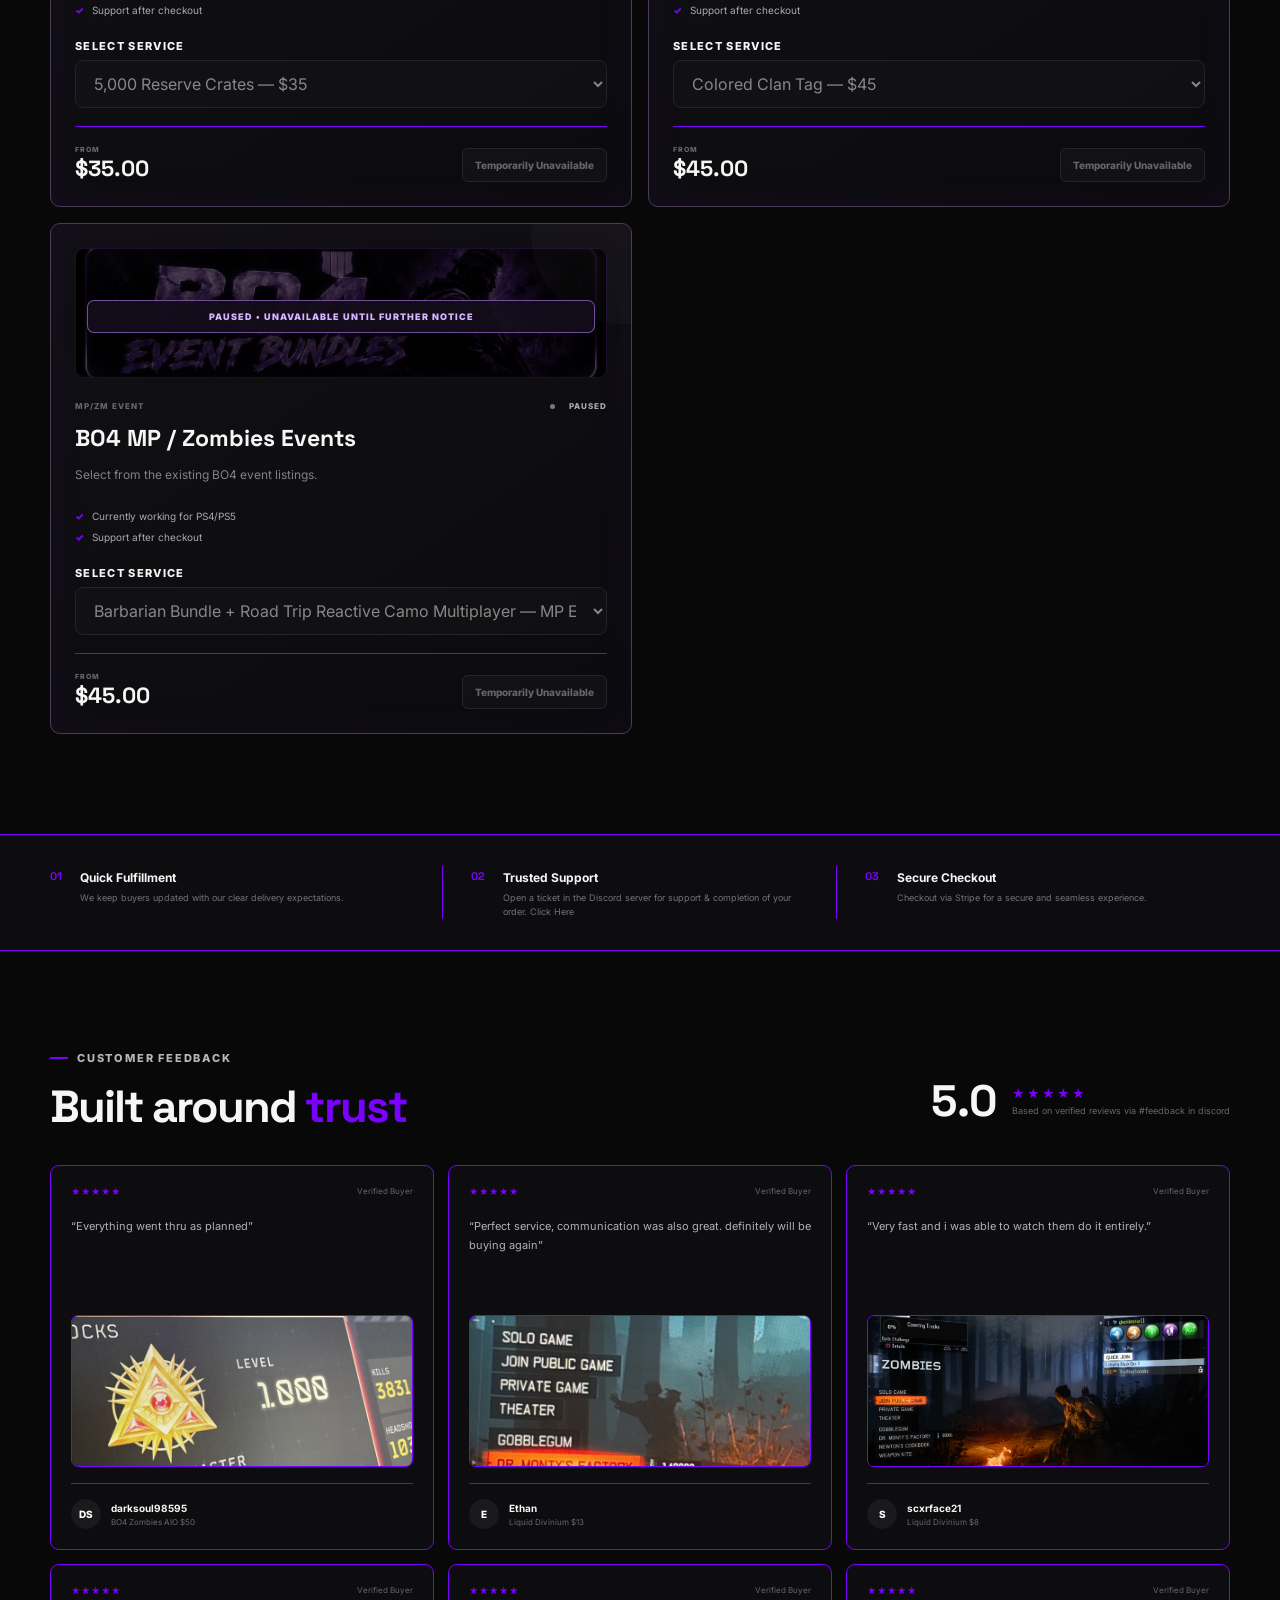
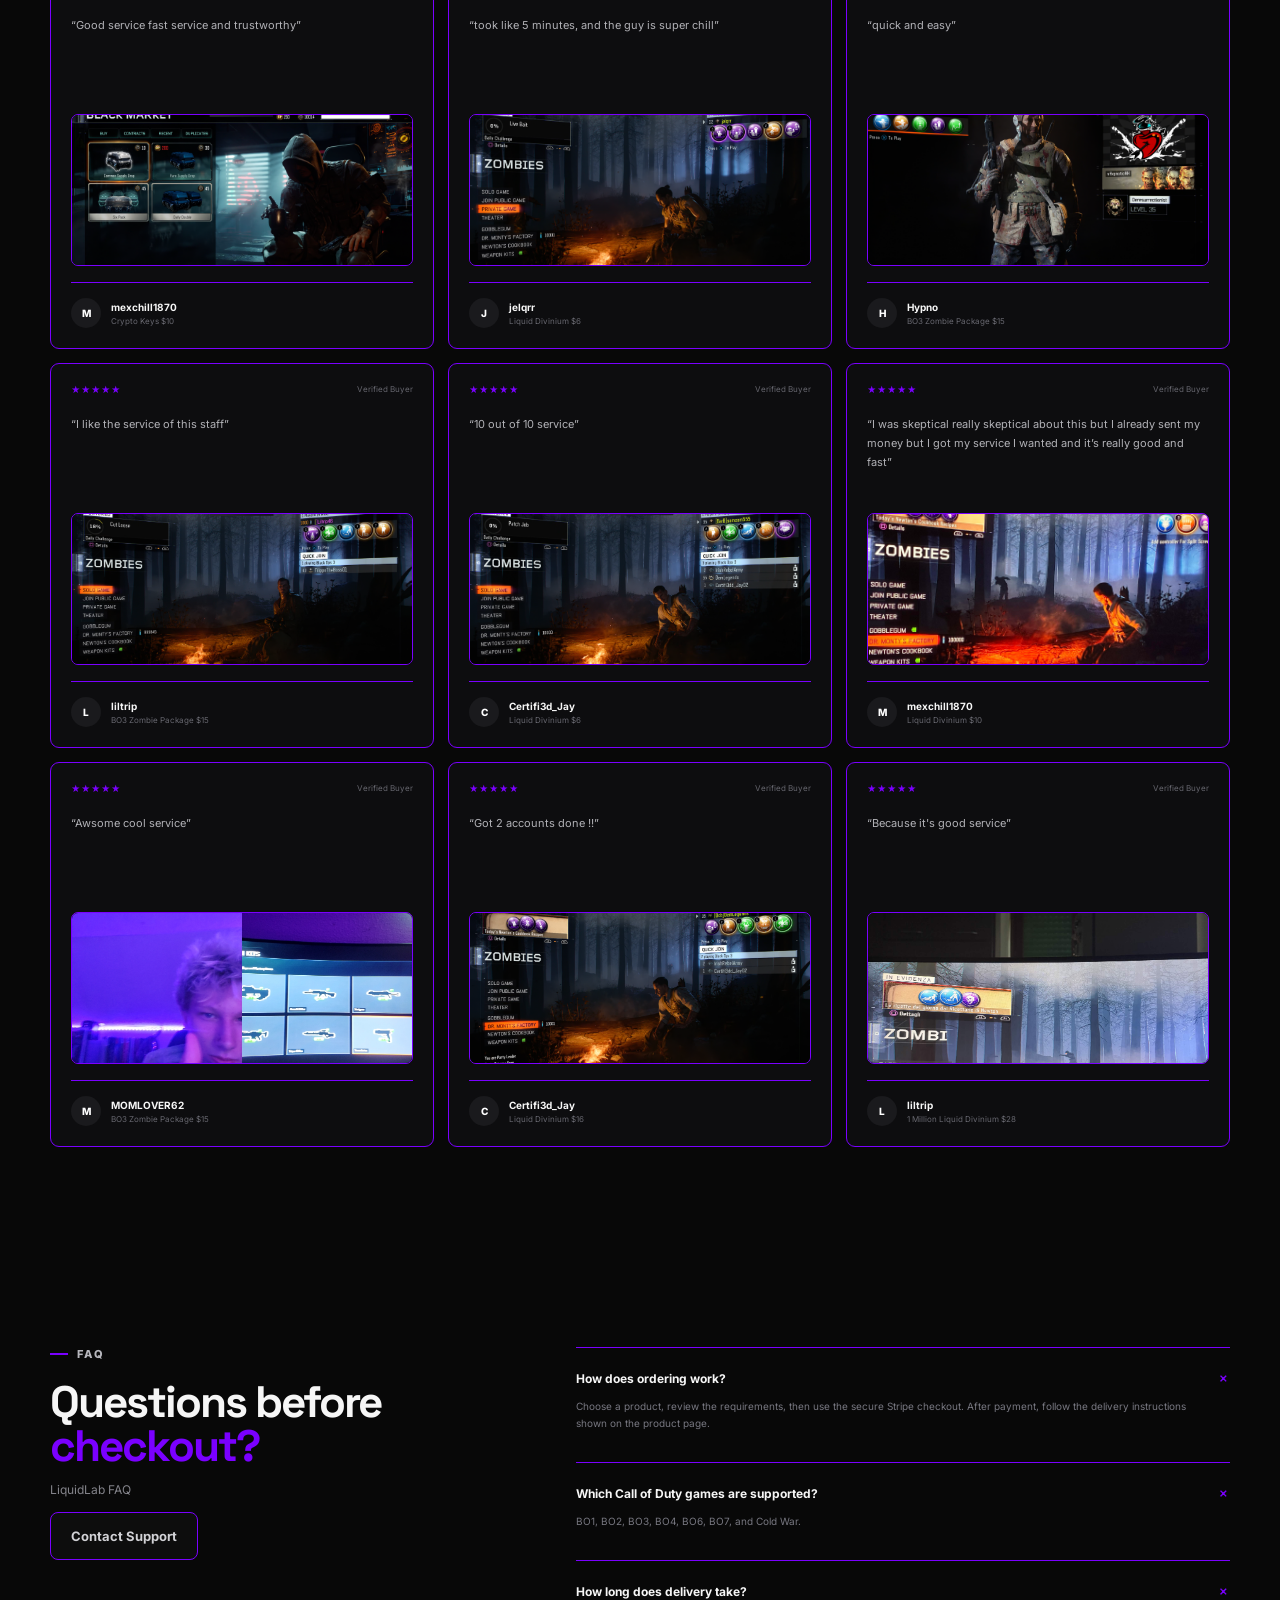
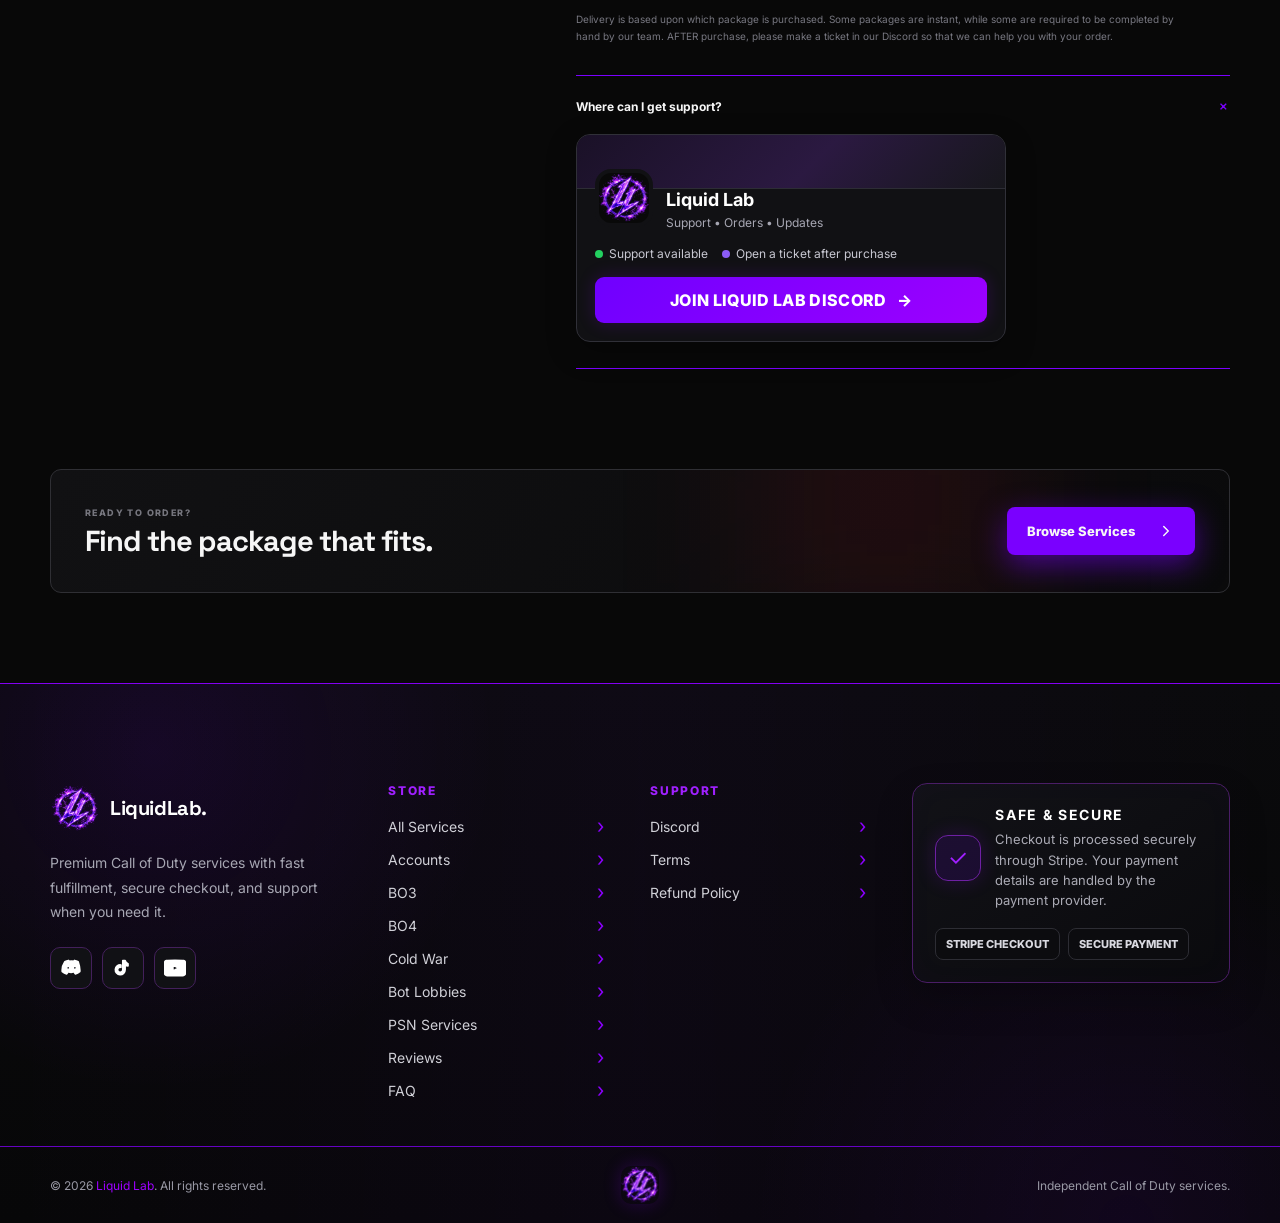
==== commit d602cc8f: "Add files via upload" ====
--- a/index.html
+++ b/index.html
@@ -483,7 +483,7 @@
 
         <article class="product-card" data-category="bots" data-paused="true" data-product-id="bo2-bot-lobbies">
           <div class="product-image">
-            <img src="products\bo2bot.png" alt="BO2 Multiplayer Bot Lobbies — PS4/PS5" loading="lazy" onerror="this.closest('.product-image').classList.add('img-error')">
+            <img src="products/bo2bot-lobbies.png" alt="BO2 Multiplayer Bot Lobbies — PS4/PS5" loading="lazy" onerror="this.closest('.product-image').classList.add('img-error')">
             <div class="product-icon">BO2</div>
           </div>
           <div class="product-meta"><span>LOBBY • PS4 / PS5</span><span class="stock" style="color:#aaaab4;"><i style="background:#777782;"></i> TEMPORARILY UNAVAILABLE</span></div>
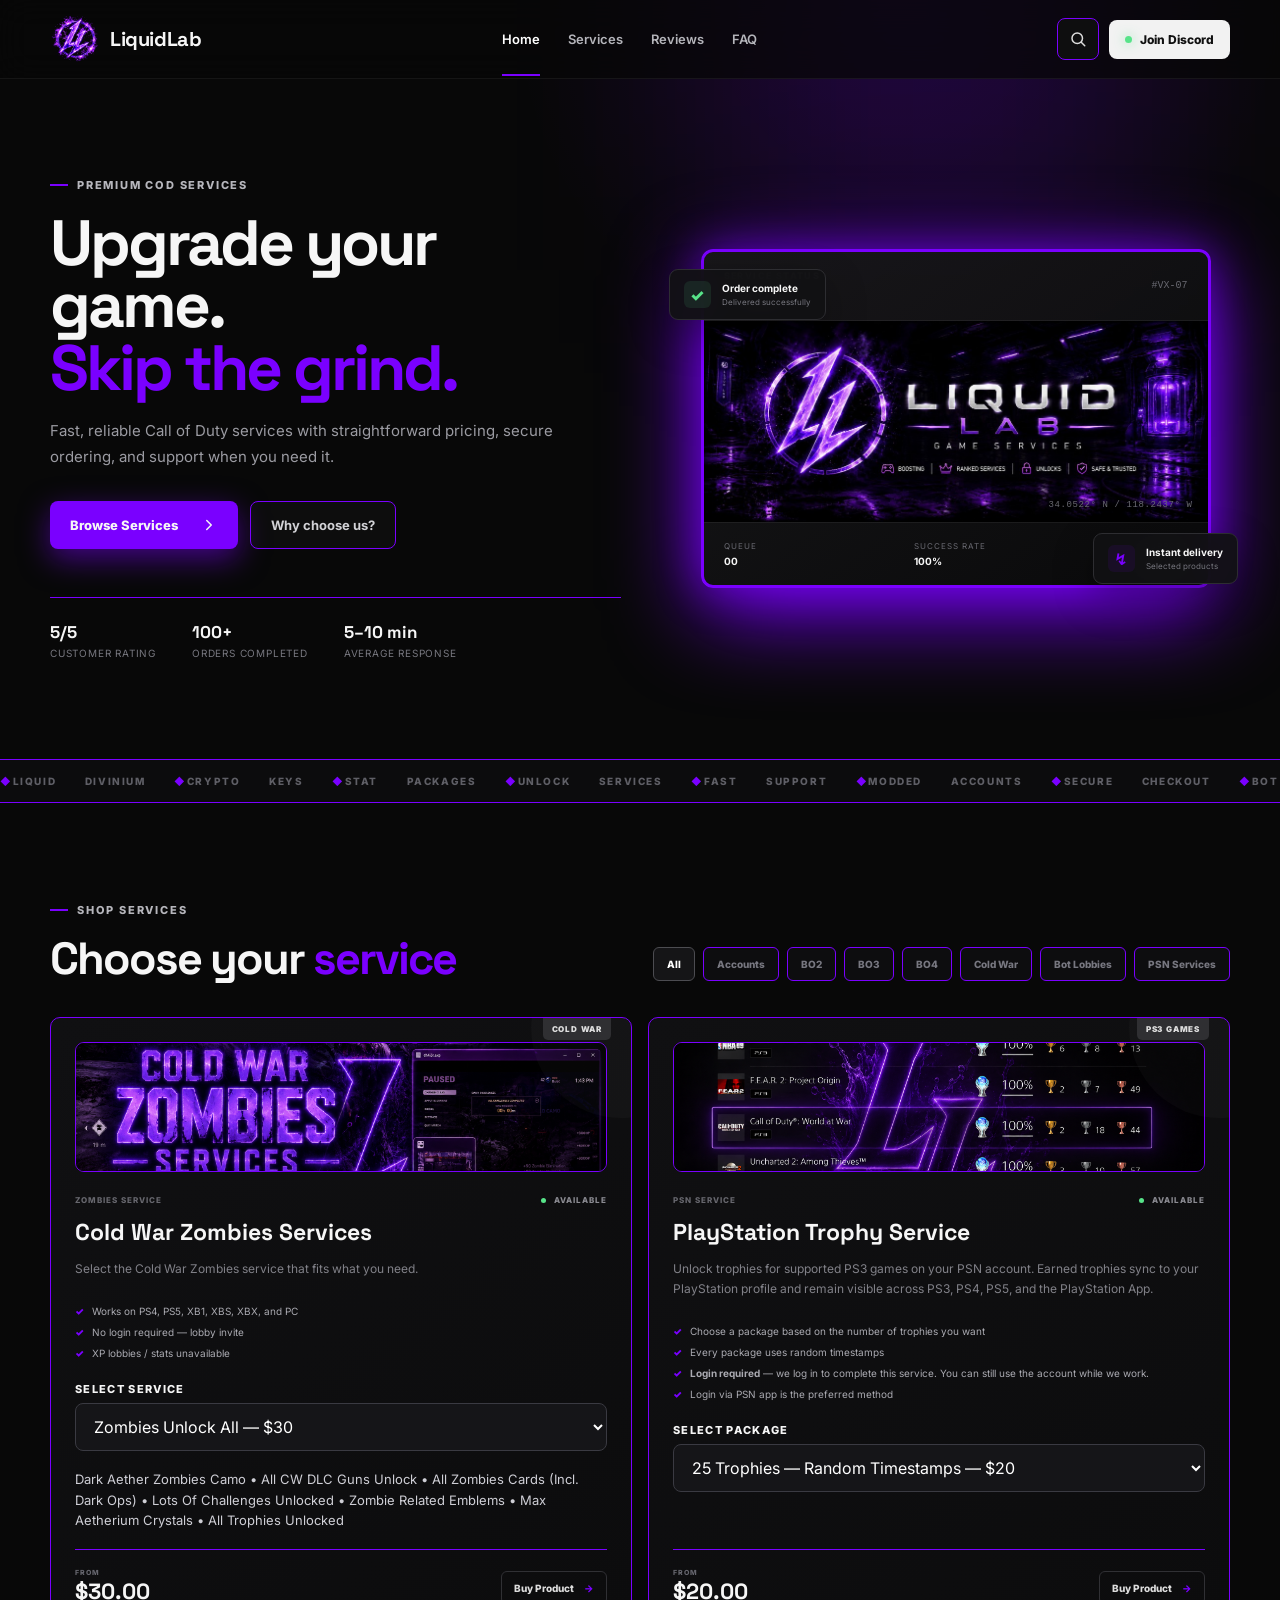
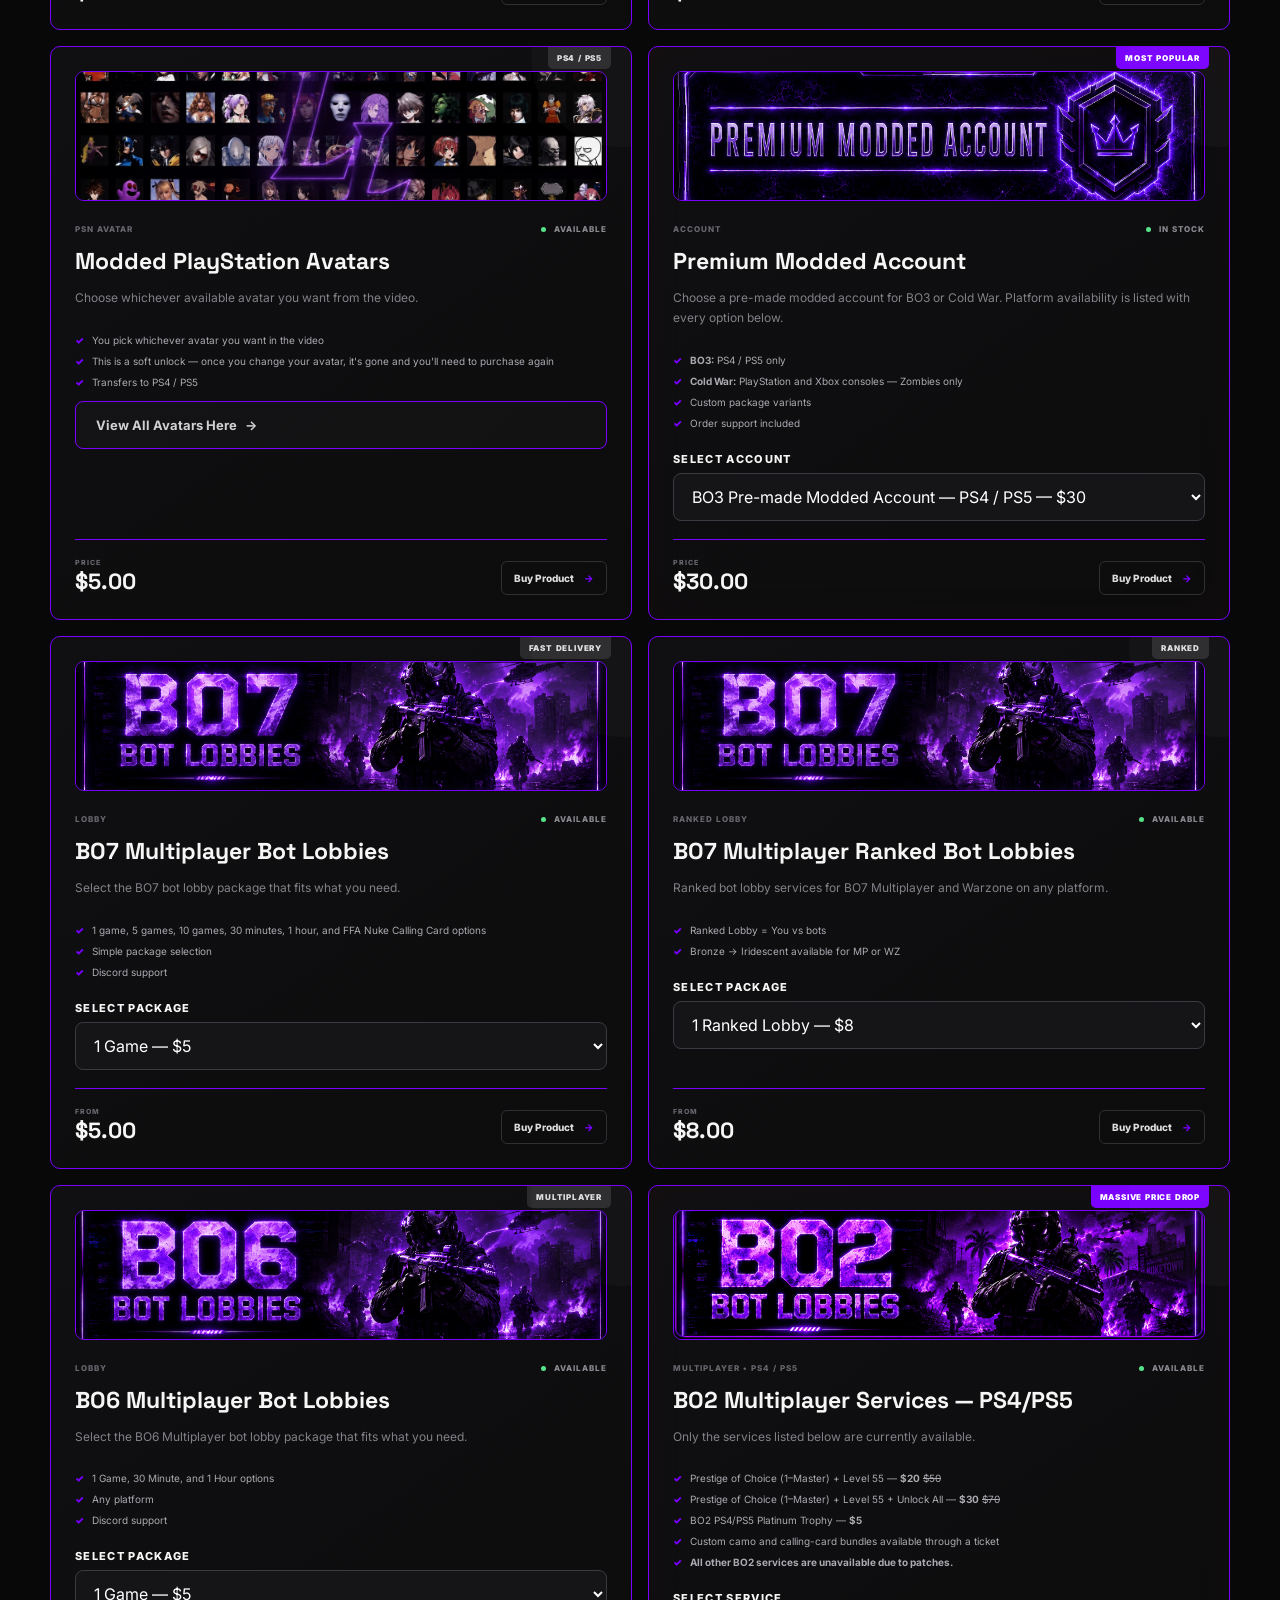
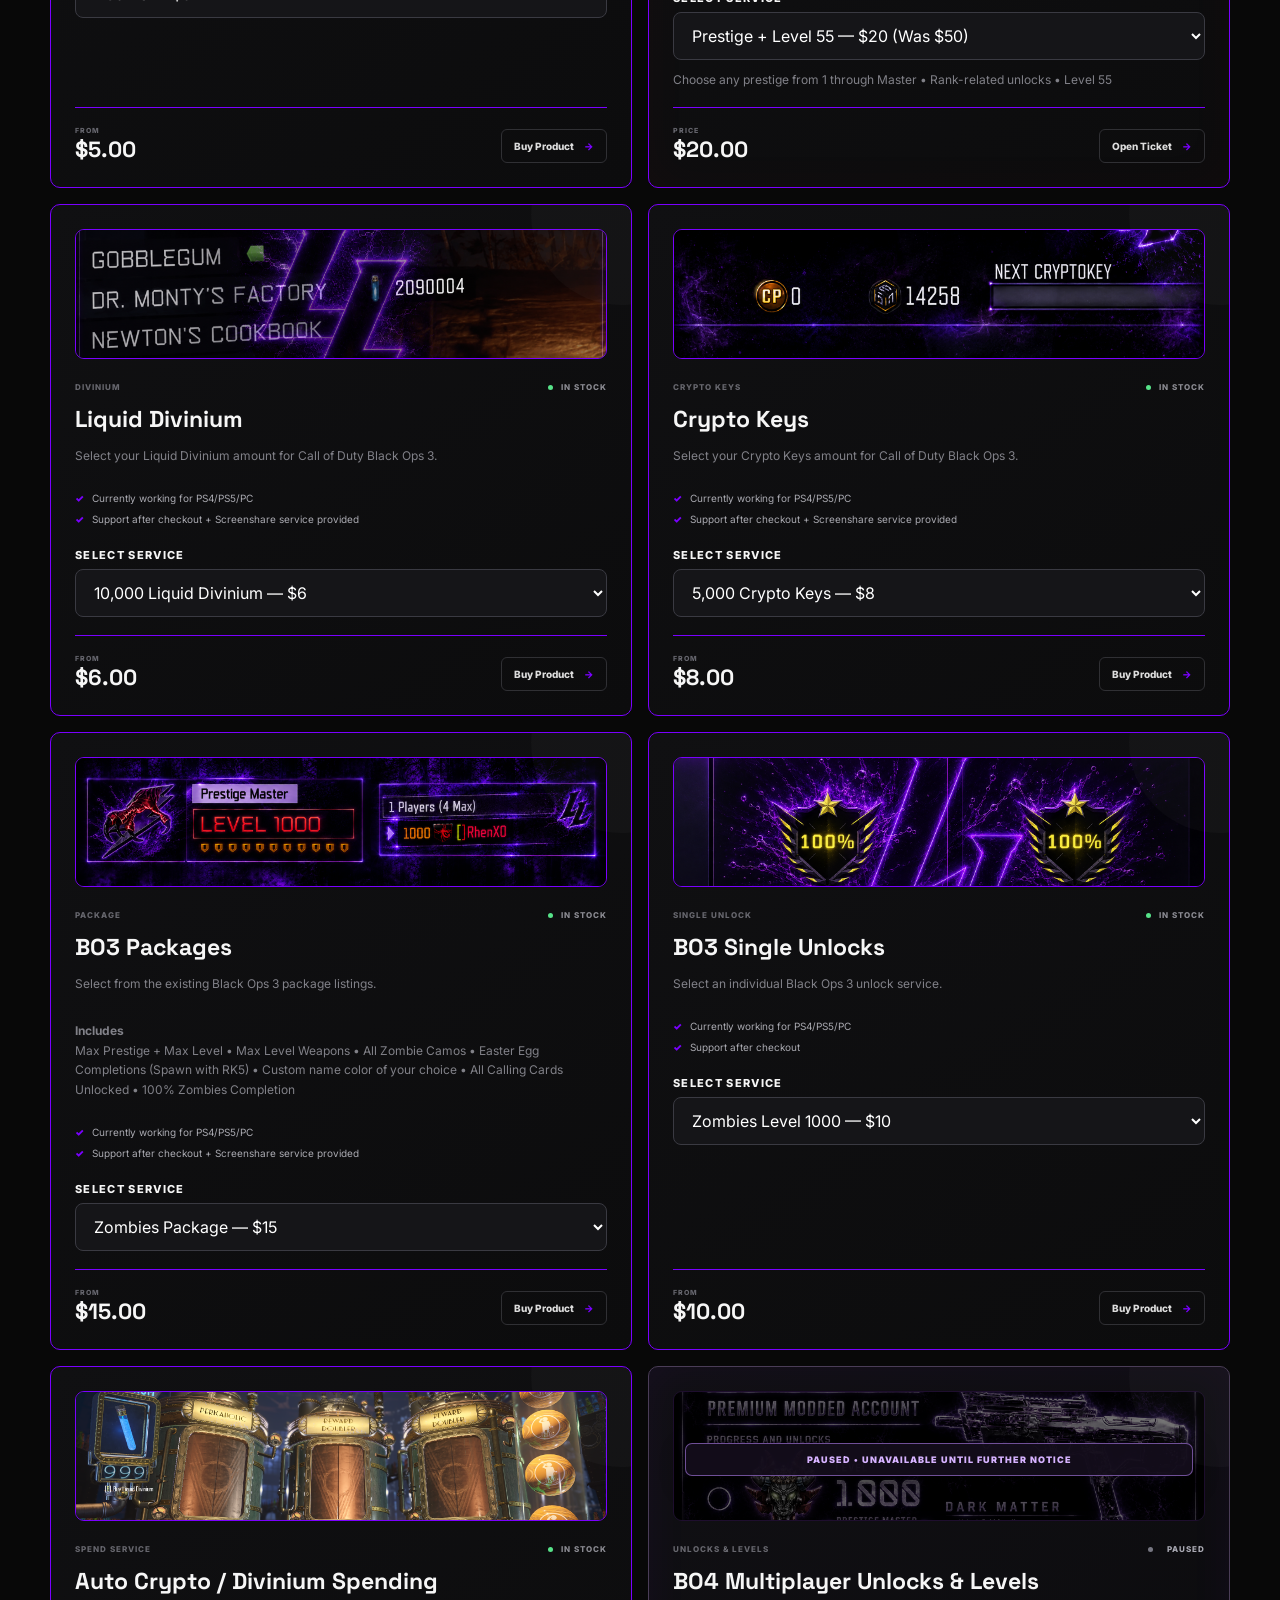
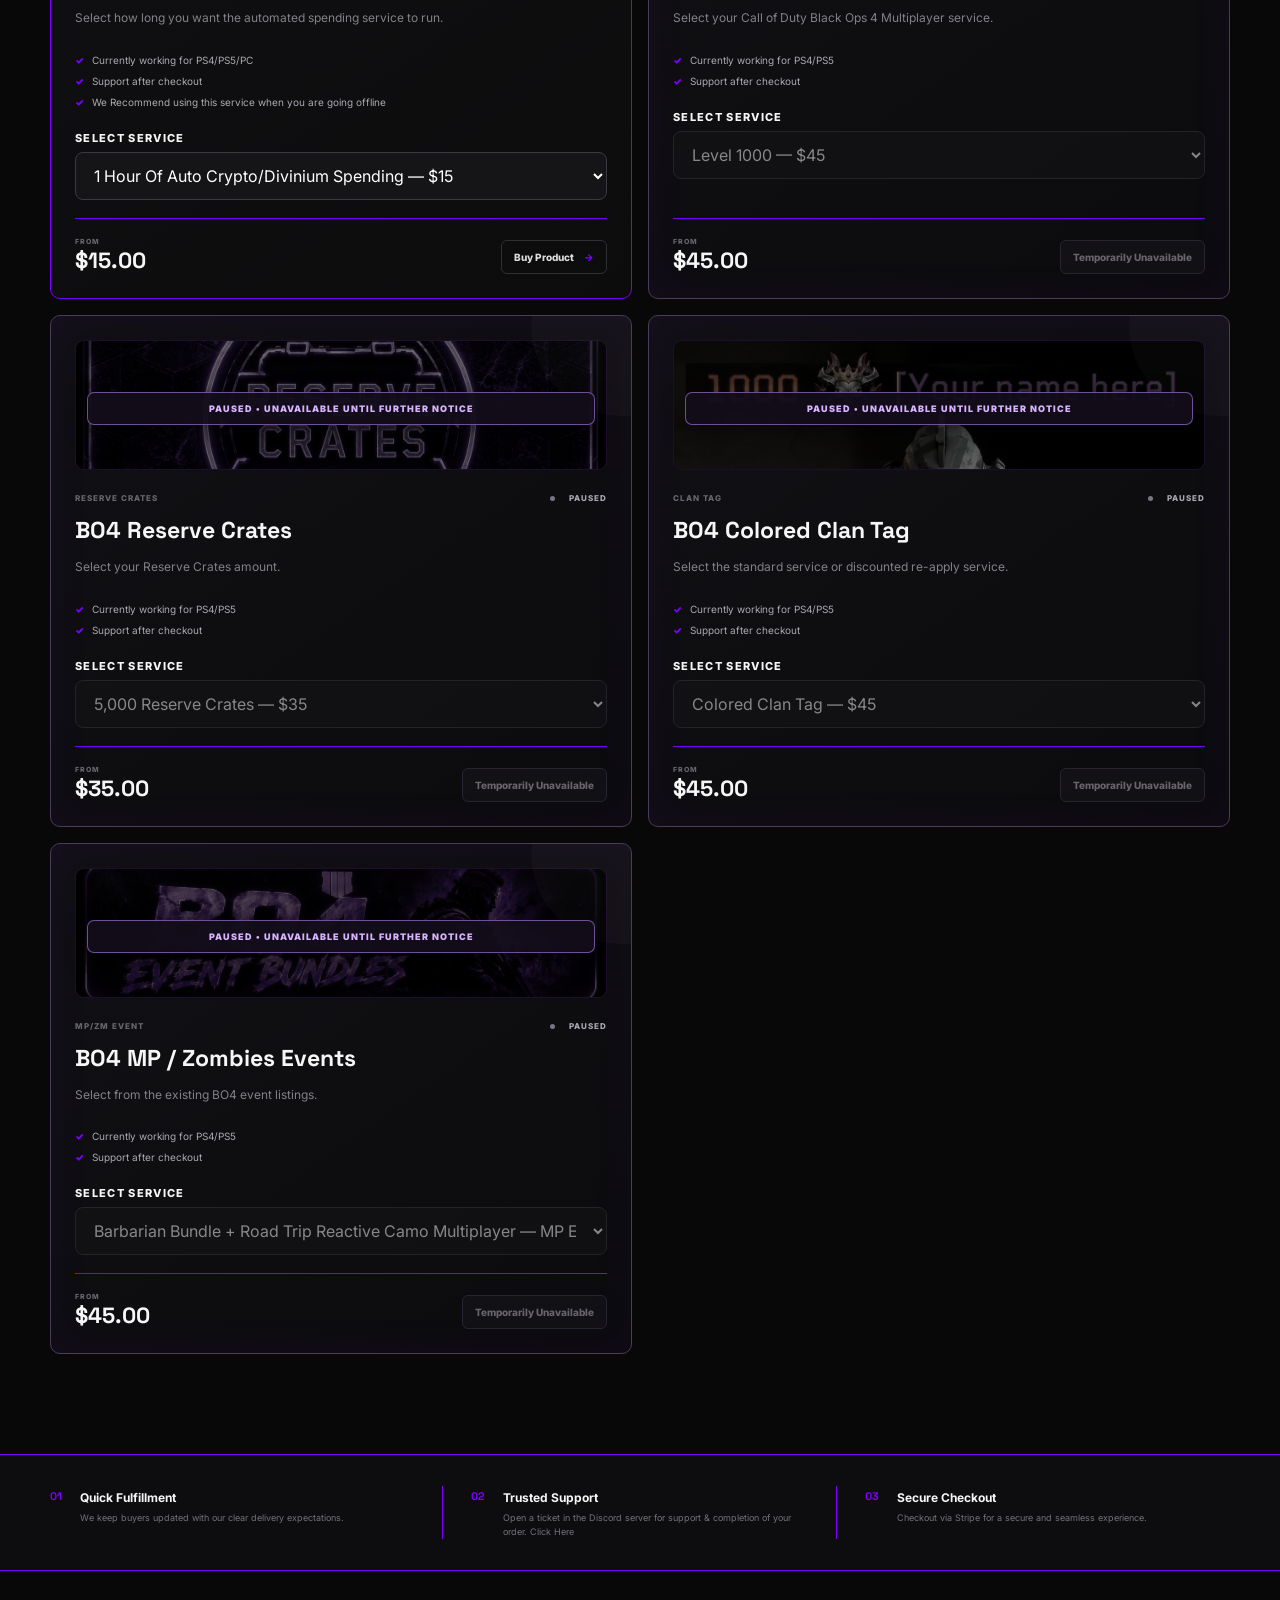
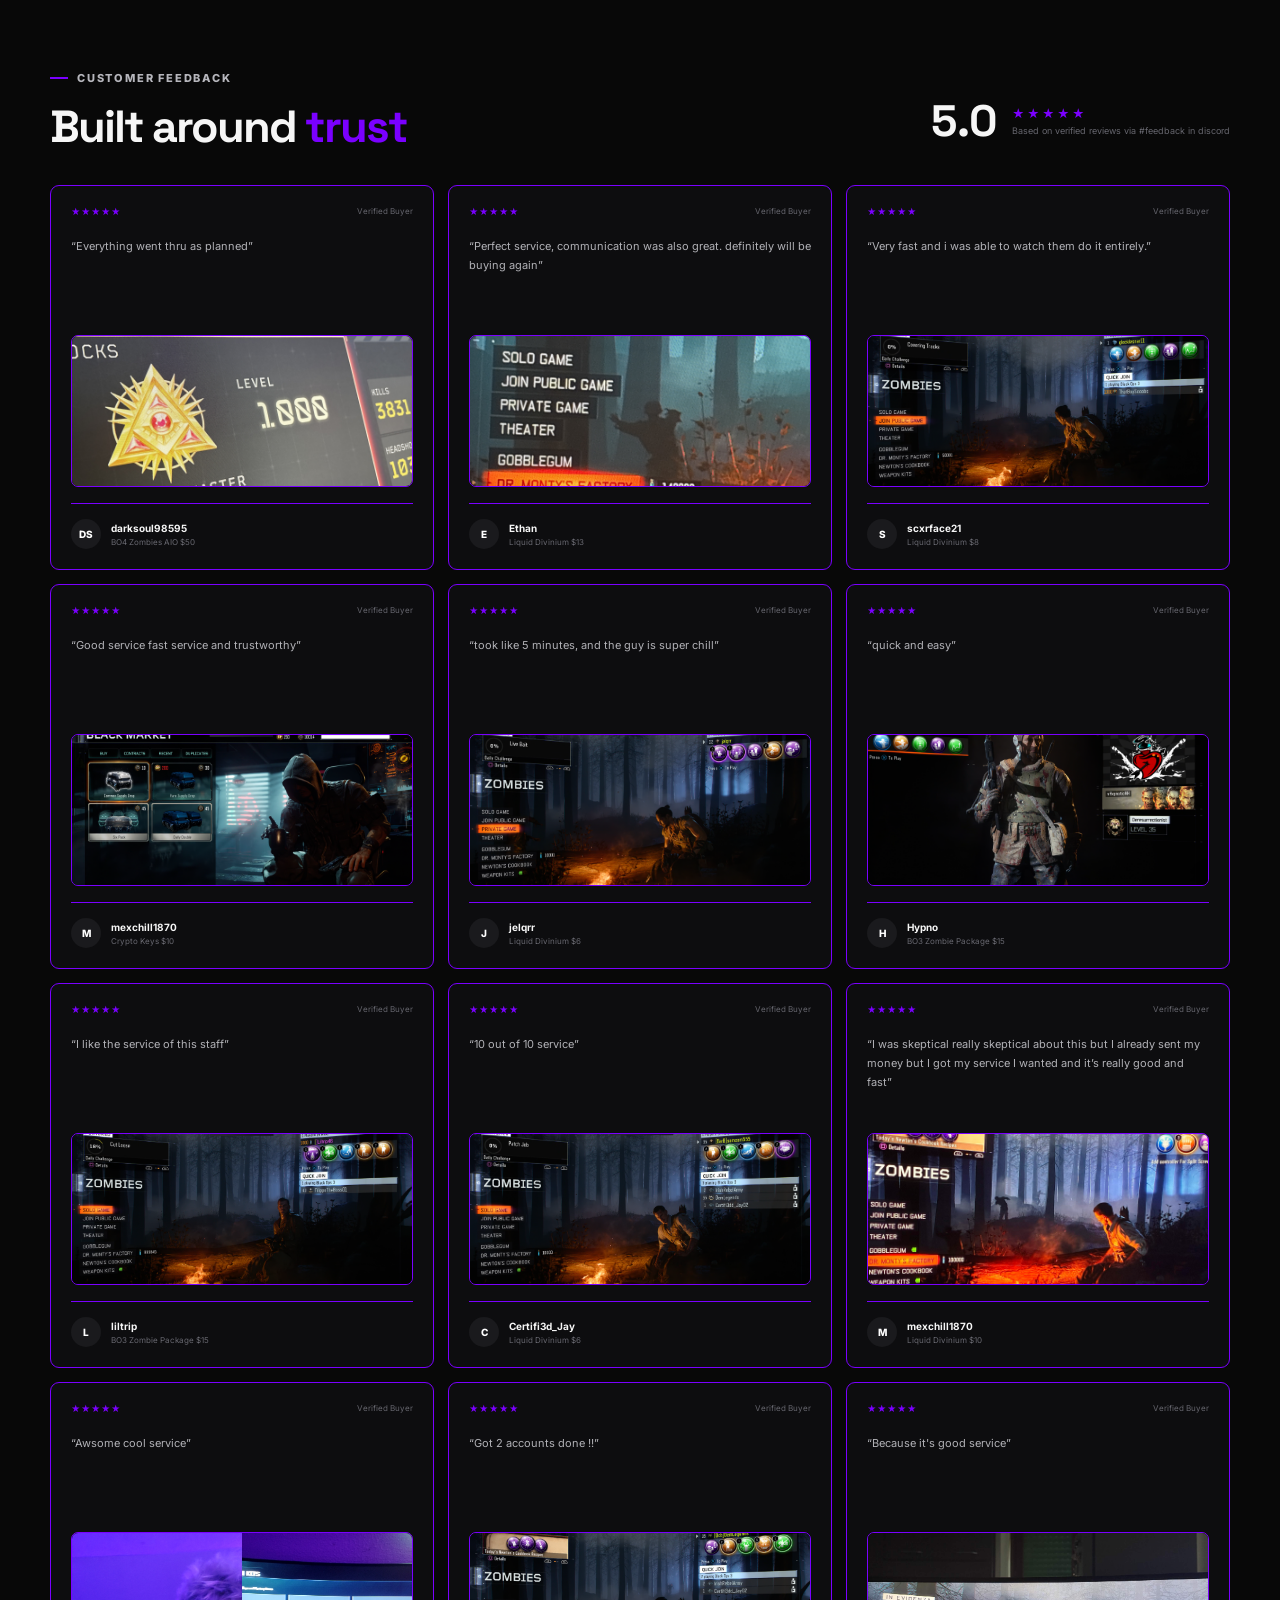
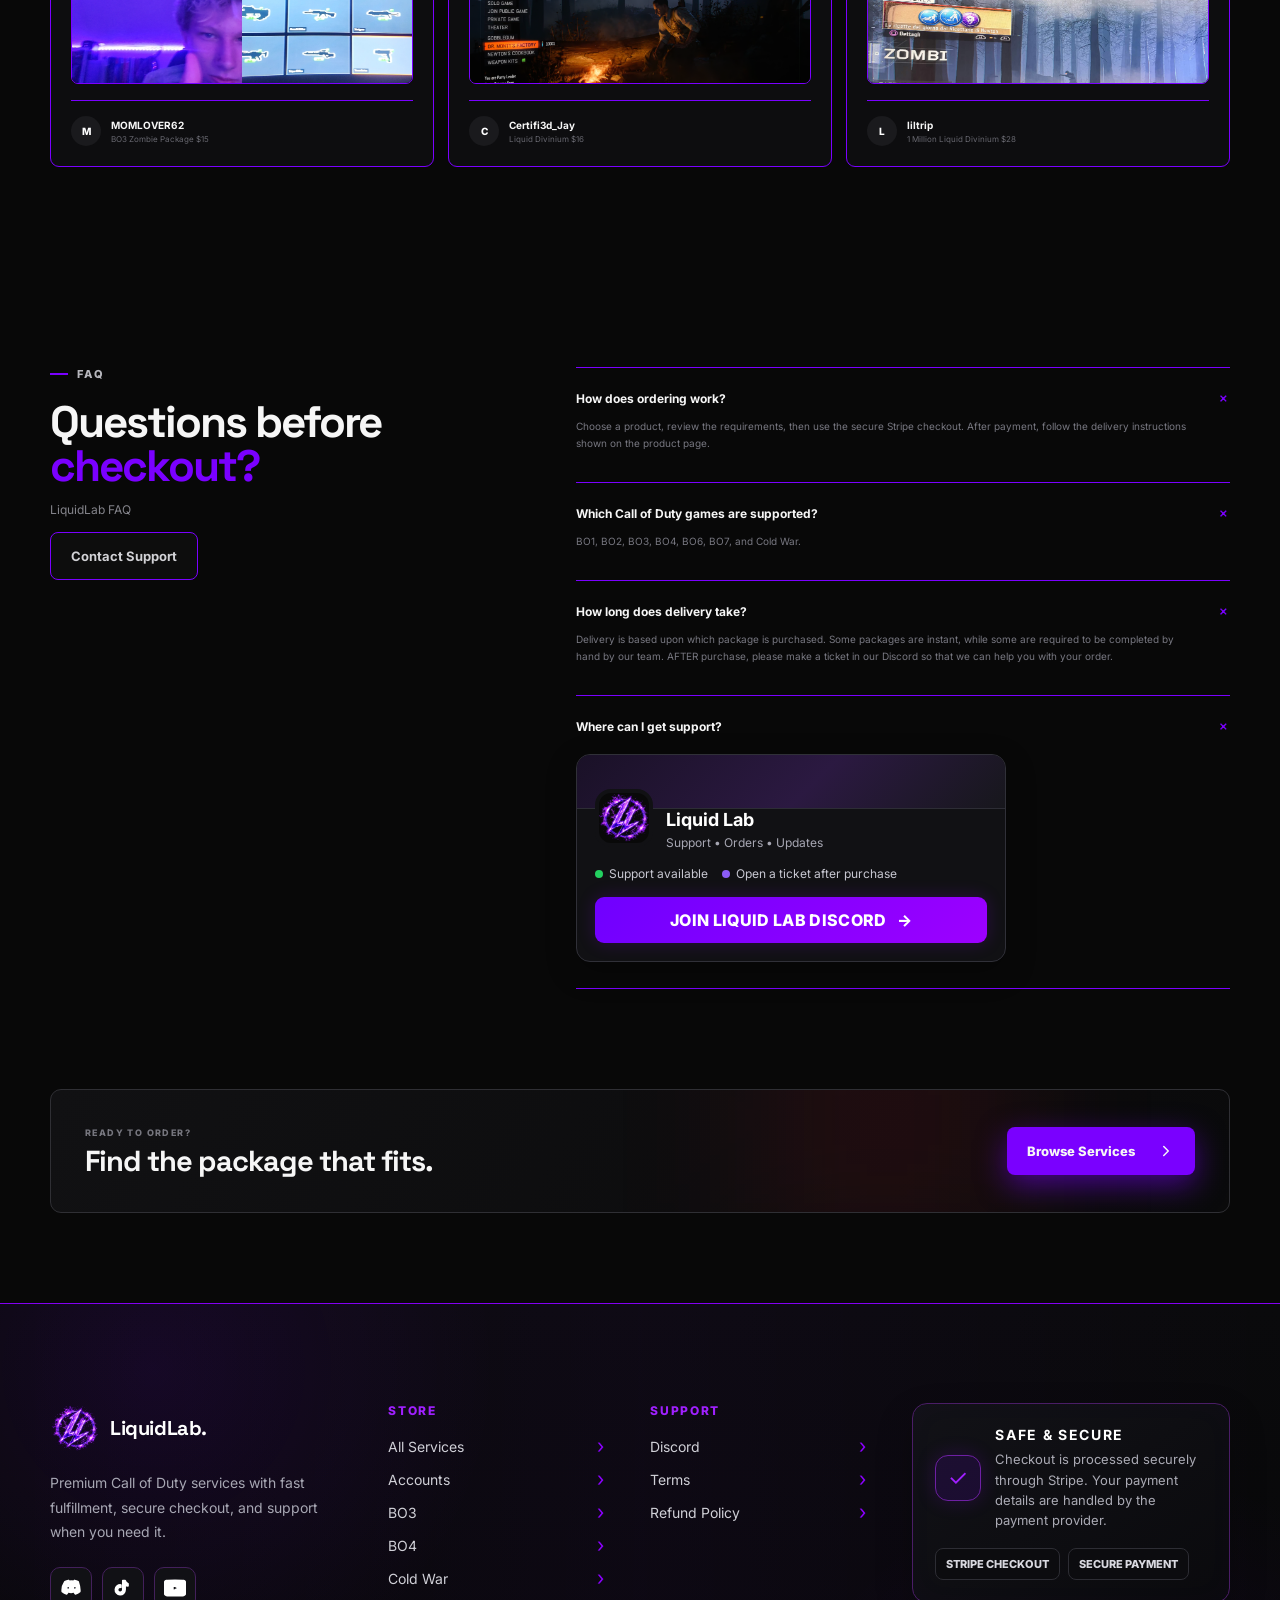
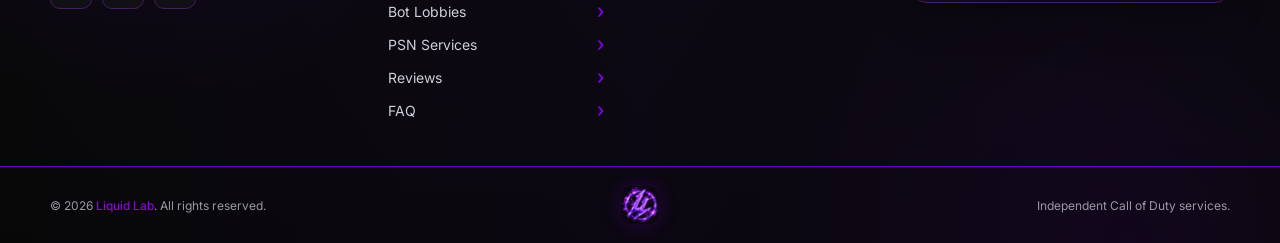
==== commit 9d07fc9d: "Add files via upload" ====
--- a/index.html
+++ b/index.html
@@ -371,9 +371,9 @@
           </div>
           <div class="product-meta"><span>ACCOUNT</span><span class="stock"><i></i> IN STOCK</span></div>
           <h3>Premium Modded Account</h3>
-          <p>Choose a pre-made modded account for BO2, BO3, or Cold War. Platform availability is listed with every option below.</p>
-          <ul>
-            <li><strong>BO2 and BO3:</strong> PS4 / PS5 only</li>
+          <p>Choose a pre-made modded account for BO3 or Cold War. Platform availability is listed with every option below.</p>
+          <ul>
+            <li><strong>BO3:</strong> PS4 / PS5 only</li>
             <li><strong>Cold War:</strong> PlayStation and Xbox consoles — Zombies only</li>
             <li>Custom package variants</li>
             <li>Order support included</li>
@@ -383,7 +383,6 @@
             <select id="premiumAccountOption" style="width:100%;padding:12px 14px;border-radius:8px;border:1px solid #3a3a42;background:#151518;color:#fff;font:inherit;">
               <option value="30" data-link="https://buy.stripe.com/28EdR1fEbgHc10Rbmz5AQ15">BO3 Pre-made Modded Account — PS4 / PS5 — $30</option>
               <option value="30" data-link="https://buy.stripe.com/cNi14f3VtgHc9xn62f5AQ16">Cold War Zombies Account — PlayStation / Xbox — $30</option>
-              <option value="60" data-link="https://buy.stripe.com/3cI4gr77Fdv0aBrbmz5AQ17" data-paused="true">BO2 Pre-made Modded Account — PS4 / PS5 — $60 — Temporarily Unavailable</option>
             </select>
           </div>
           <div class="product-bottom">
@@ -481,119 +480,35 @@
           </div>
         </article>
 
-        <article class="product-card" data-category="bots" data-paused="true" data-product-id="bo2-bot-lobbies">
+        <article class="product-card featured" data-category="bo2" data-product-id="bo2-current-services">
+          <div class="badge popular">MASSIVE PRICE DROP</div>
           <div class="product-image">
-            <img src="products/bo2bot-lobbies.png" alt="BO2 Multiplayer Bot Lobbies — PS4/PS5" loading="lazy" onerror="this.closest('.product-image').classList.add('img-error')">
+            <img src="products/bo2bot-lobbies.png" alt="BO2 Multiplayer Services — PS4/PS5" loading="lazy" onerror="this.closest('.product-image').classList.add('img-error')">
             <div class="product-icon">BO2</div>
           </div>
-          <div class="product-meta"><span>LOBBY • PS4 / PS5</span><span class="stock" style="color:#aaaab4;"><i style="background:#777782;"></i> TEMPORARILY UNAVAILABLE</span></div>
-          <h3>BO2 Multiplayer Bot Lobbies — PS4/PS5</h3>
-          <p>Select the BO2 Multiplayer bot lobby package that fits what you need.</p>
-          <ul>
-            <li>PS4 / PS5</li>
-            <li>1 Game, 30 Min, and 1 Hour options</li>
-            <li>Discord support</li>
-          </ul>
-          <div class="bot-lobby-selector" style="margin: 14px 0 18px;">
-            <label for="bo2LobbyOption" style="display:block;margin-bottom:7px;font-size:11px;font-weight:800;letter-spacing:.12em;text-transform:uppercase;">SELECT PACKAGE</label>
-            <select id="bo2LobbyOption" style="width:100%;padding:12px 14px;border-radius:8px;border:1px solid #3a3a42;background:#151518;color:#fff;font:inherit;">
-              <option value="5" data-link="https://buy.stripe.com/00wfZ9dw32Qm24VfCP5AQ0Y">1 Game — $5</option>
-              <option value="10" data-link="https://buy.stripe.com/aFa7sD0Jh1MifVL8an5AQ0Z">30 Min — $10</option>
-              <option value="20" data-link="https://buy.stripe.com/bJeeV5fEb62y7pf9er5AQ10">1 Hour — $20</option>
+          <div class="product-meta"><span>MULTIPLAYER • PS4 / PS5</span><span class="stock"><i></i> AVAILABLE</span></div>
+          <h3>BO2 Multiplayer Services — PS4/PS5</h3>
+          <p>Only the services listed below are currently available.</p>
+          <ul>
+            <li>Prestige of Choice (1–Master) + Level 55 — <strong>$20</strong> <s>$50</s></li>
+            <li>Prestige of Choice (1–Master) + Level 55 + Unlock All — <strong>$30</strong> <s>$70</s></li>
+            <li>BO2 PS4/PS5 Platinum Trophy — <strong>$5</strong></li>
+            <li>Custom camo and calling-card bundles available through a ticket</li>
+            <li><strong>All other BO2 services are unavailable due to patches.</strong></li>
+          </ul>
+          <div class="bot-lobby-selector" style="margin:14px 0 10px;">
+            <label for="bo2CurrentOption" style="display:block;margin-bottom:7px;font-size:11px;font-weight:800;letter-spacing:.12em;text-transform:uppercase;">SELECT SERVICE</label>
+            <select id="bo2CurrentOption" style="width:100%;padding:12px 14px;border-radius:8px;border:1px solid #3a3a42;background:#151518;color:#fff;font:inherit;">
+              <option value="20" data-ticket="true" data-link="https://discord.gg/liquidlab" data-details="Choose any prestige from 1 through Master • Rank-related unlocks • Level 55">Prestige + Level 55 — $20 (Was $50)</option>
+              <option value="30" data-ticket="true" data-link="https://discord.gg/liquidlab" data-details="Choose any prestige from 1 through Master • Rank-related unlocks • Level 55 • Unlock All">Prestige + Level 55 + Unlock All — $30 (Was $70)</option>
+              <option value="5" data-ticket="true" data-link="https://discord.gg/liquidlab" data-details="BO2 Platinum Trophy service for PS4 / PS5">BO2 PS4/PS5 Platinum Trophy — $5</option>
+              <option value="ticket" data-ticket="true" data-link="https://discord.gg/liquidlab" data-details="Open a ticket to discuss a specific custom camo or calling-card bundle">Custom Camo / Calling Card Bundle — Open Ticket</option>
             </select>
           </div>
+          <p id="bo2CurrentDetails" class="package-details">Choose any prestige from 1 through Master • Rank-related unlocks • Level 55</p>
           <div class="product-bottom">
-            <div class="price"><small>FROM</small><strong id="bo2LobbyPrice">$5.00</strong></div>
-            <a href="#" class="buy-btn" id="bo2LobbyBuy" aria-disabled="true" style="pointer-events:none;opacity:.58;cursor:not-allowed;">Temporarily Unavailable</a>
-          </div>
-        </article>
-
-        
-
-        <article class="product-card" data-category="bo2" data-product-id="bo2-prestige-rank">
-          <div class="badge hot">BO2 MULTIPLAYER</div>
-          <div class="product-image">
-            <img src="products/bo2-prestige.png" alt="BO2 Prestige and Rank Service" loading="lazy" onerror="this.closest('.product-image').classList.add('img-error')">
-            <div class="product-icon">BO2</div>
-          </div>
-          <div class="product-meta"><span>SINGLE UNLOCK</span><span class="stock"><i></i> AVAILABLE</span></div>
-          <h3>BO2 Prestige & Rank 55</h3>
-          <p>Choose your preferred prestige and receive Rank 55 with multiplayer progression unlocks.</p>
-          <ul>
-            <li>Prestige of your choice</li>
-            <li>Rank 55</li>
-            <li>Multiplayer progression unlocks</li>
-          </ul>
-          <div class="product-bottom">
-            <div class="price"><small>PRICE</small><strong>$50.00</strong></div>
-            <a href="https://buy.stripe.com/aFaaEPcrZ62y24VcqD5AQ19" class="buy-btn sellix-link">Buy Product <span>→</span></a>
-          </div>
-        </article>
-
-        <article class="product-card featured" data-category="bo2" data-product-id="bo2-multiplayer-bundles">
-          <div class="badge popular">BO2 BUNDLES</div>
-          <div class="product-image">
-            <img src="products/bo2-bundles.png" alt="BO2 Multiplayer Bundles" loading="lazy" onerror="this.closest('.product-image').classList.add('img-error')">
-            <div class="product-icon">BO2</div>
-          </div>
-          <div class="product-meta"><span>MULTIPLAYER BUNDLE</span><span class="stock"><i></i> AVAILABLE</span></div>
-          <h3>BO2 Multiplayer Bundles</h3>
-          <p>Select a complete multiplayer package.</p>
-          <div class="bot-lobby-selector" style="margin:14px 0 10px;">
-            <label for="bo2BundleOption" style="display:block;margin-bottom:7px;font-size:11px;font-weight:800;letter-spacing:.12em;text-transform:uppercase;">SELECT BUNDLE</label>
-            <select id="bo2BundleOption" style="width:100%;padding:12px 14px;border-radius:8px;border:1px solid #3a3a42;background:#151518;color:#fff;font:inherit;">
-              <option value="100" data-link="https://buy.stripe.com/eVq14f4ZxfD88tj2Q35AQ1a" data-details="Prestige of your choice • Rank 55 • Unlock All • Master League Rank 1 icon • Three custom career-showcase calling cards • Duplicate cards allowed">Master League + Custom CC Bundle — $100</option>
-              <option value="110" data-link="https://buy.stripe.com/eVq28jgIf1MiaBr3U75AQ1b" data-details="Prestige of your choice • Rank 55 • Unlock All • Diamond camo on all multiplayer weapons • Maximum weapon levels • All attachments • Custom MP/Zombies stats and loadouts">Modded Stats + Unlock All Bundle — $110</option>
-            </select>
-          </div>
-          <p id="bo2BundleDetails" class="package-details">Prestige of your choice • Rank 55 • Unlock All • Master League Rank 1 icon • Three custom career-showcase calling cards • Duplicate cards allowed</p>
-          <div class="product-bottom">
-            <div class="price"><small>PRICE</small><strong id="bo2BundlePrice">$100.00</strong></div>
-            <a href="https://buy.stripe.com/eVq14f4ZxfD88tj2Q35AQ1a" class="buy-btn sellix-link" id="bo2BundleBuy">Buy Product <span>→</span></a>
-          </div>
-        </article>
-
-        <article class="product-card" data-category="bo2" data-product-id="bo2-zombies-services">
-          <div class="badge hot">BO2 ZOMBIES</div>
-          <div class="product-image">
-            <img src="products/bo2-zombies.png" alt="BO2 Zombies Services" loading="lazy" onerror="this.closest('.product-image').classList.add('img-error')">
-            <div class="product-icon">ZM</div>
-          </div>
-          <div class="product-meta"><span>ZOMBIES SERVICE</span><span class="stock"><i></i> AVAILABLE</span></div>
-          <h3>BO2 Zombies Services</h3>
-          <p>Choose a Zombies progression service or the complete discounted combo.</p>
-          <div class="bot-lobby-selector" style="margin:14px 0 10px;">
-            <label for="bo2ZombiesOption" style="display:block;margin-bottom:7px;font-size:11px;font-weight:800;letter-spacing:.12em;text-transform:uppercase;">SELECT SERVICE</label>
-            <select id="bo2ZombiesOption" style="width:100%;padding:12px 14px;border-radius:8px;border:1px solid #3a3a42;background:#151518;color:#fff;font:inherit;">
-              <option value="45" data-link="https://buy.stripe.com/fZucMX0Jh9eK5h73U75AQ1e" data-details="Shotgun rank with blue eyes. Blue eyes may disappear after game inactivity; the Shotgun rank remains.">Shotguns with Blue Eyes — $45</option>
-              <option value="90" data-link="https://buy.stripe.com/7sY3cn0JhaiOdND1LZ5AQ1d" data-details="250K bank • All permanent perks • Fridge weapon • Supports Tranzit, Die Rise, and Buried • Get one kill, then restart BO2 to restore the package">Modded Zombies Package — $90</option>
-              <option value="120" data-link="https://buy.stripe.com/00w5kv8bJ1Mi24V3U75AQ1c" data-details="Includes the complete Modded Zombies Package plus Shotgun rank with blue eyes. Save $15 compared with purchasing both separately.">Zombies Package + Shotguns/Blue Eyes — $120</option>
-            </select>
-          </div>
-          <p id="bo2ZombiesDetails" class="package-details">Shotgun rank with blue eyes. Blue eyes may disappear after game inactivity; the Shotgun rank remains.</p>
-          <div class="product-bottom">
-            <div class="price"><small>PRICE</small><strong id="bo2ZombiesPrice">$45.00</strong></div>
-            <a href="https://buy.stripe.com/fZucMX0Jh9eK5h73U75AQ1e" class="buy-btn sellix-link" id="bo2ZombiesBuy">Buy Product <span>→</span></a>
-          </div>
-        </article>
-
-        <article class="product-card" data-category="bo2" data-product-id="bo2-trickshot-loadouts">
-          <div class="badge hot">BO1 + BO2</div>
-          <div class="product-image">
-            <img src="products/bo2-loadouts.png" alt="BO1 and BO2 Trickshot Loadouts" loading="lazy" onerror="this.closest('.product-image').classList.add('img-error')">
-            <div class="product-icon">TS</div>
-          </div>
-          <div class="product-meta"><span>CUSTOM LOADOUTS</span><span class="stock"><i></i> AVAILABLE</span></div>
-          <h3>BO1/BO2 Trickshot Loadouts</h3>
-          <p>Custom trickshot classes configured for Black Ops 1 and Black Ops 2.</p>
-          <ul>
-            <li>BO1: secondary-slot snipers and Steady Aim Pro as the third perk</li>
-            <li>BO1: Gold camo from class five onward; first four classes are snipers</li>
-            <li>BO2: double-sniper, Semtex tactical, and all custom classes</li>
-          </ul>
-          <div class="product-bottom">
-            <div class="price"><small>PRICE</small><strong>$60.00</strong></div>
-            <a href="https://buy.stripe.com/aFa6ozcrZgHc8tjbmz5AQ1f" class="buy-btn sellix-link">Buy Product <span>→</span></a>
+            <div class="price"><small>PRICE</small><strong id="bo2CurrentPrice">$20.00</strong></div>
+            <a href="https://discord.gg/liquidlab" target="_blank" rel="noreferrer" class="buy-btn" id="bo2CurrentBuy">Open Ticket <span>→</span></a>
           </div>
         </article>
 
@@ -1483,13 +1398,6 @@
       });
     })();
   
-    const bo2LobbyOption = document.getElementById('bo2LobbyOption');
-    const bo2LobbyPrice = document.getElementById('bo2LobbyPrice');
-    if (bo2LobbyOption && bo2LobbyPrice) {
-      bo2LobbyOption.addEventListener('change', () => {
-        bo2LobbyPrice.textContent = `$${Number(bo2LobbyOption.value).toFixed(2)}`;
-      });
-    }
 </script>
 
 
@@ -1549,8 +1457,6 @@
 
       const groupedServices = [
         ['premiumAccountOption','premiumAccountPrice','premiumAccountBuy'],
-        ['bo2BundleOption','bo2BundlePrice','bo2BundleBuy'],
-        ['bo2ZombiesOption','bo2ZombiesPrice','bo2ZombiesBuy'],
         ['bo3DivOption','bo3DivPrice','bo3DivBuy'],
         ['bo3CryptoOption','bo3CryptoPrice','bo3CryptoBuy'],
         ['bo3PackageOption','bo3PackagePrice','bo3PackageBuy'],
@@ -1597,19 +1503,24 @@
         update();
       });
 
-      [
-        ['bo2BundleOption', 'bo2BundleDetails'],
-        ['bo2ZombiesOption', 'bo2ZombiesDetails']
-      ].forEach(([selectId, detailsId]) => {
-        const select = document.getElementById(selectId);
-        const details = document.getElementById(detailsId);
-        if (!select || !details) return;
-        const updateDetails = () => {
-          details.textContent = select.options[select.selectedIndex]?.dataset.details || '';
-        };
-        select.addEventListener('change', updateDetails);
-        updateDetails();
-      });
+    })();
+  </script>
+
+  <script>
+    (() => {
+      const option = document.getElementById('bo2CurrentOption');
+      const price = document.getElementById('bo2CurrentPrice');
+      const details = document.getElementById('bo2CurrentDetails');
+      if (!option || !price || !details) return;
+
+      const updateBo2Service = () => {
+        const selected = option.options[option.selectedIndex];
+        price.textContent = selected.value === 'ticket' ? 'TICKET' : `$${Number(selected.value).toFixed(2)}`;
+        details.textContent = selected.dataset.details || '';
+      };
+
+      option.addEventListener('change', updateBo2Service);
+      updateBo2Service();
     })();
   </script>
 
@@ -1677,7 +1588,8 @@
         ['ps3TrophyOption','ps3TrophyBuy'],
         ['bo7LobbyOption','bo7LobbyBuy'],
         ['bo7RankedOption','bo7RankedBuy'],
-        ['bo6LobbyOption','bo6LobbyBuy']
+        ['bo6LobbyOption','bo6LobbyBuy'],
+        ['bo2CurrentOption','bo2CurrentBuy']
       ];
 
       checkoutSelectors.forEach(([selectId, buyId]) => {
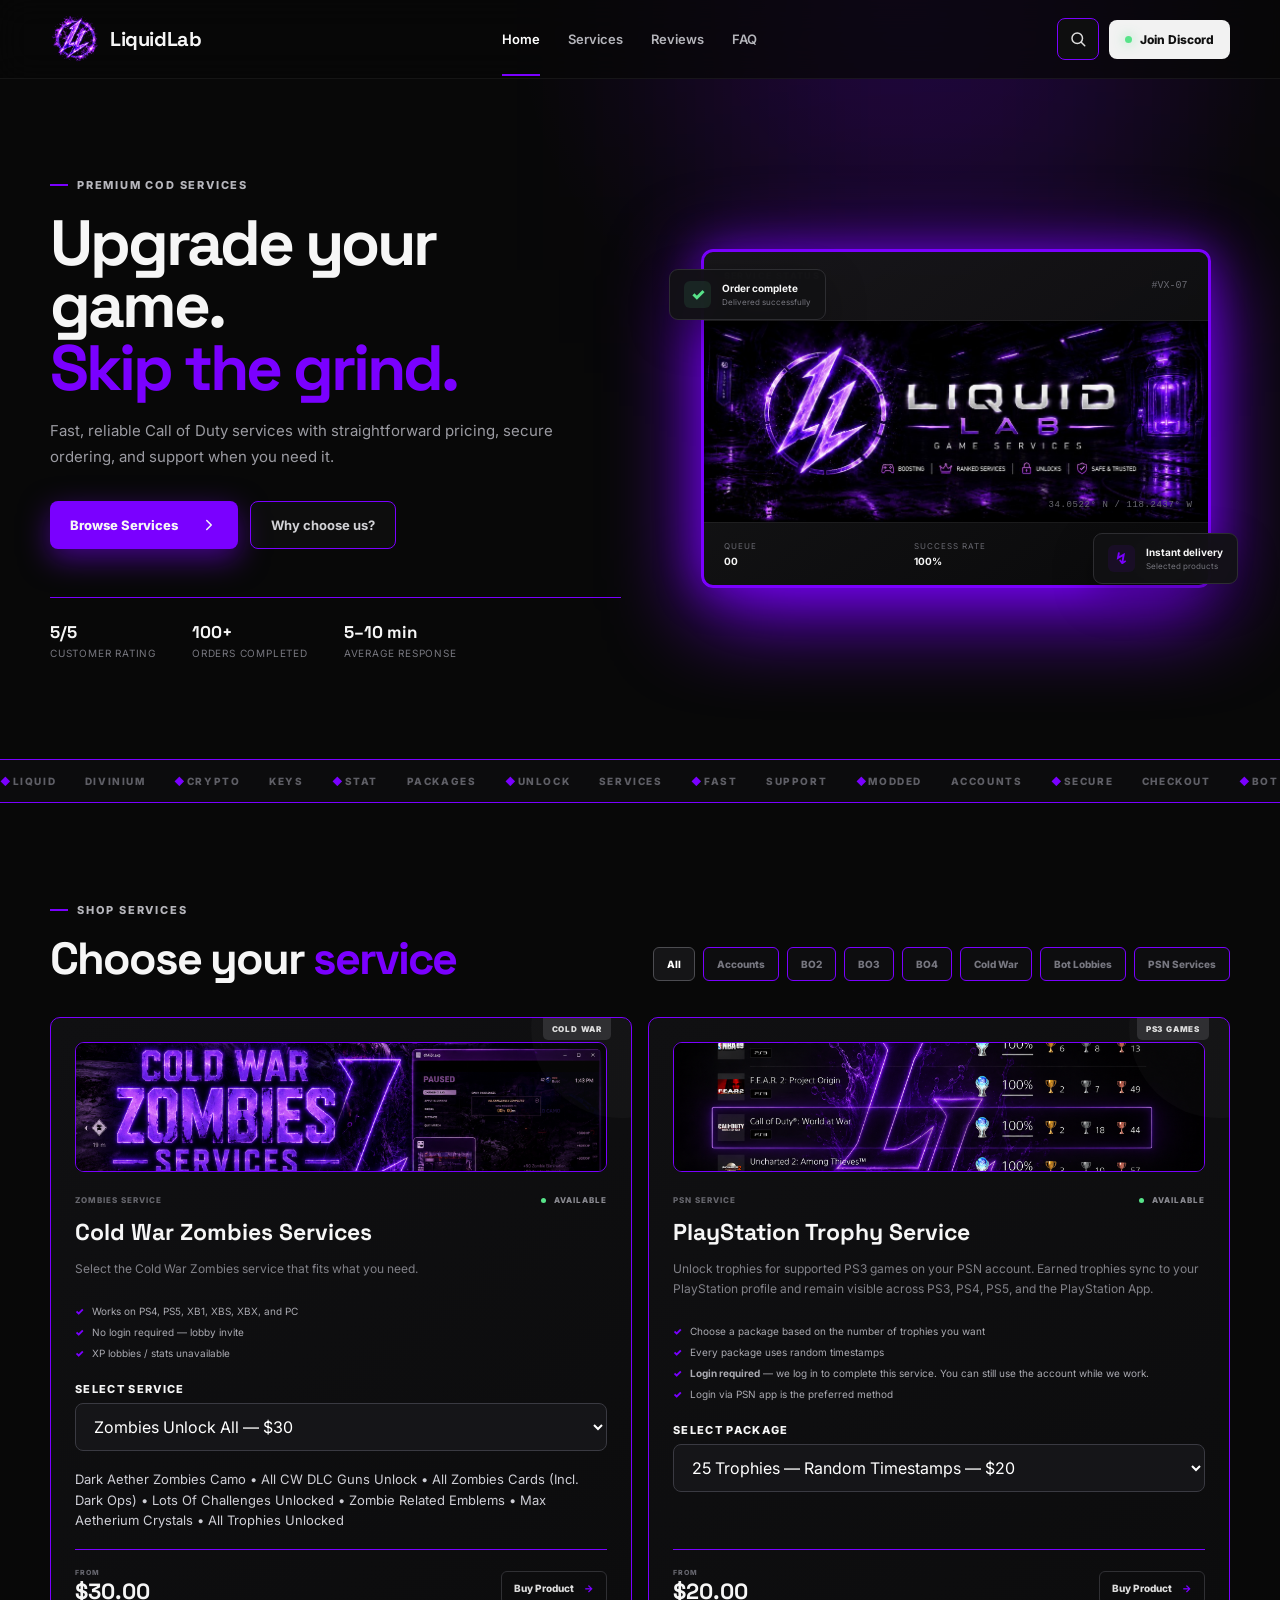
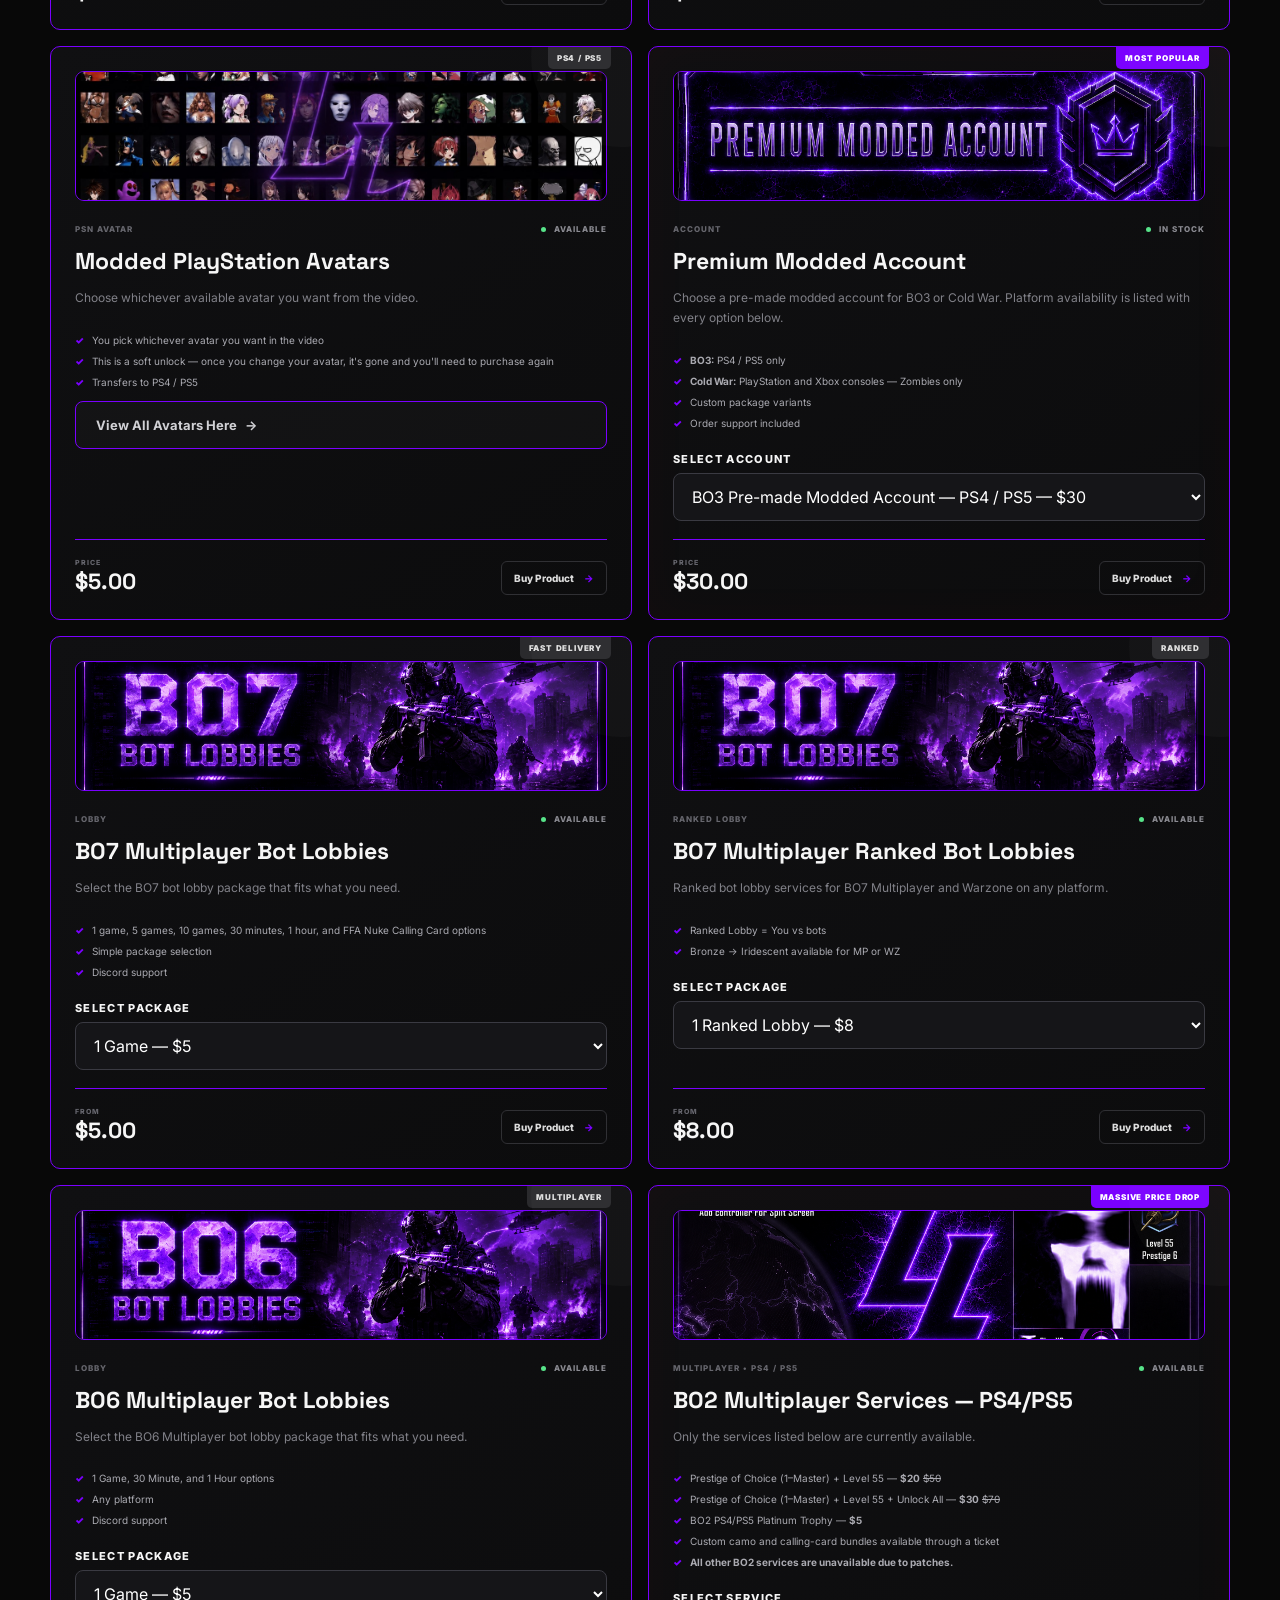
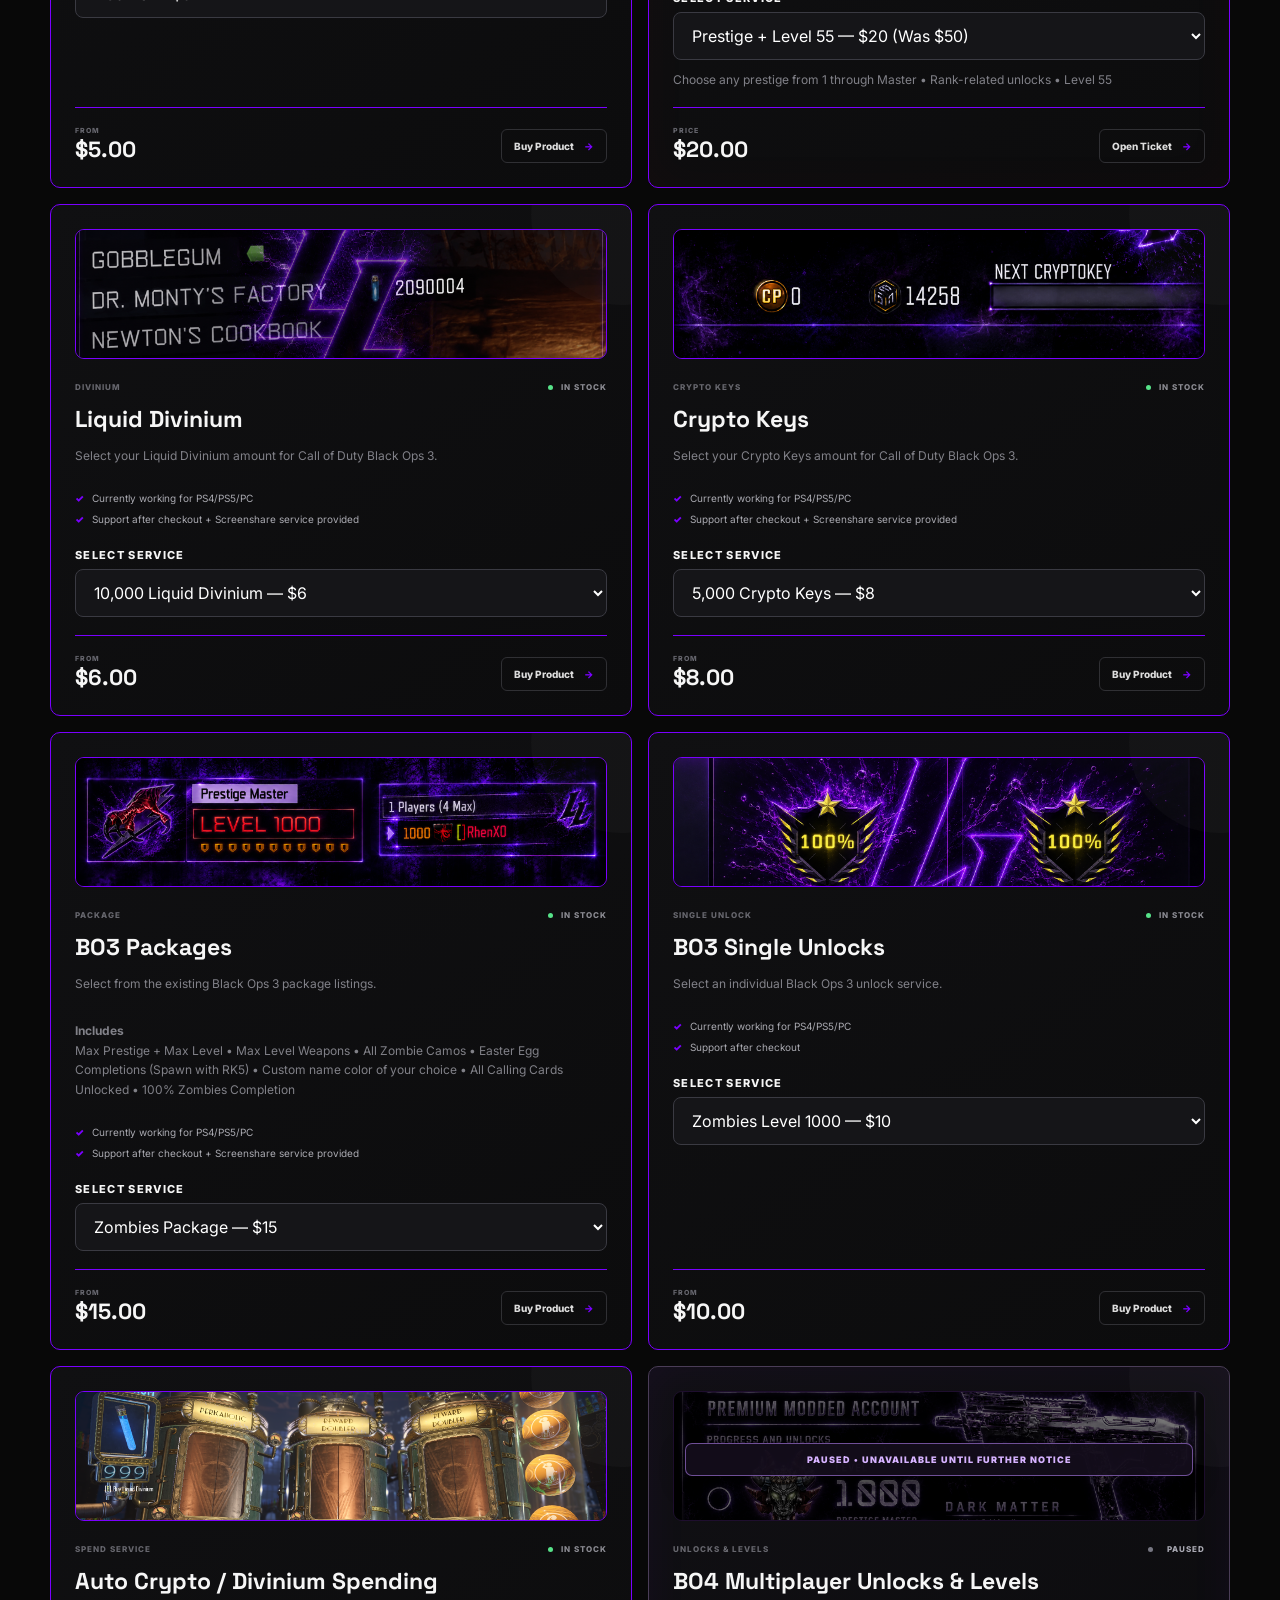
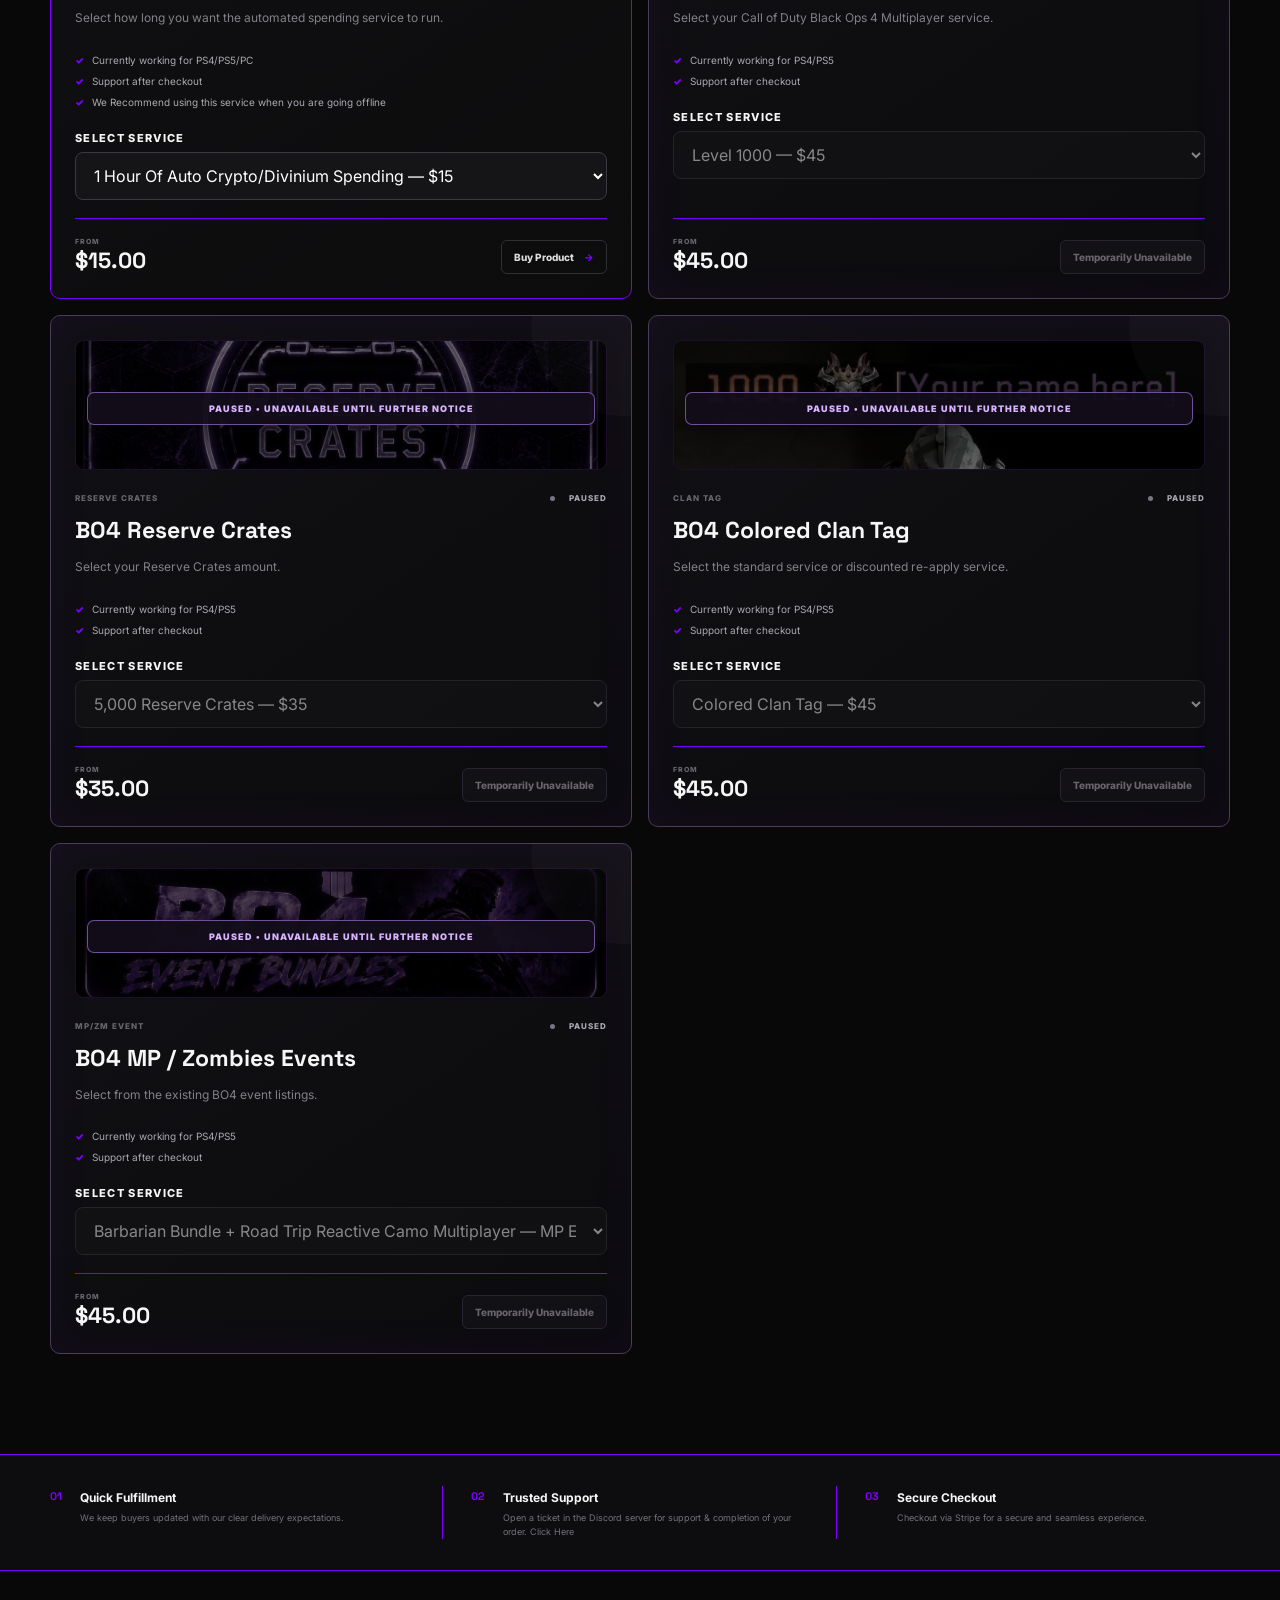
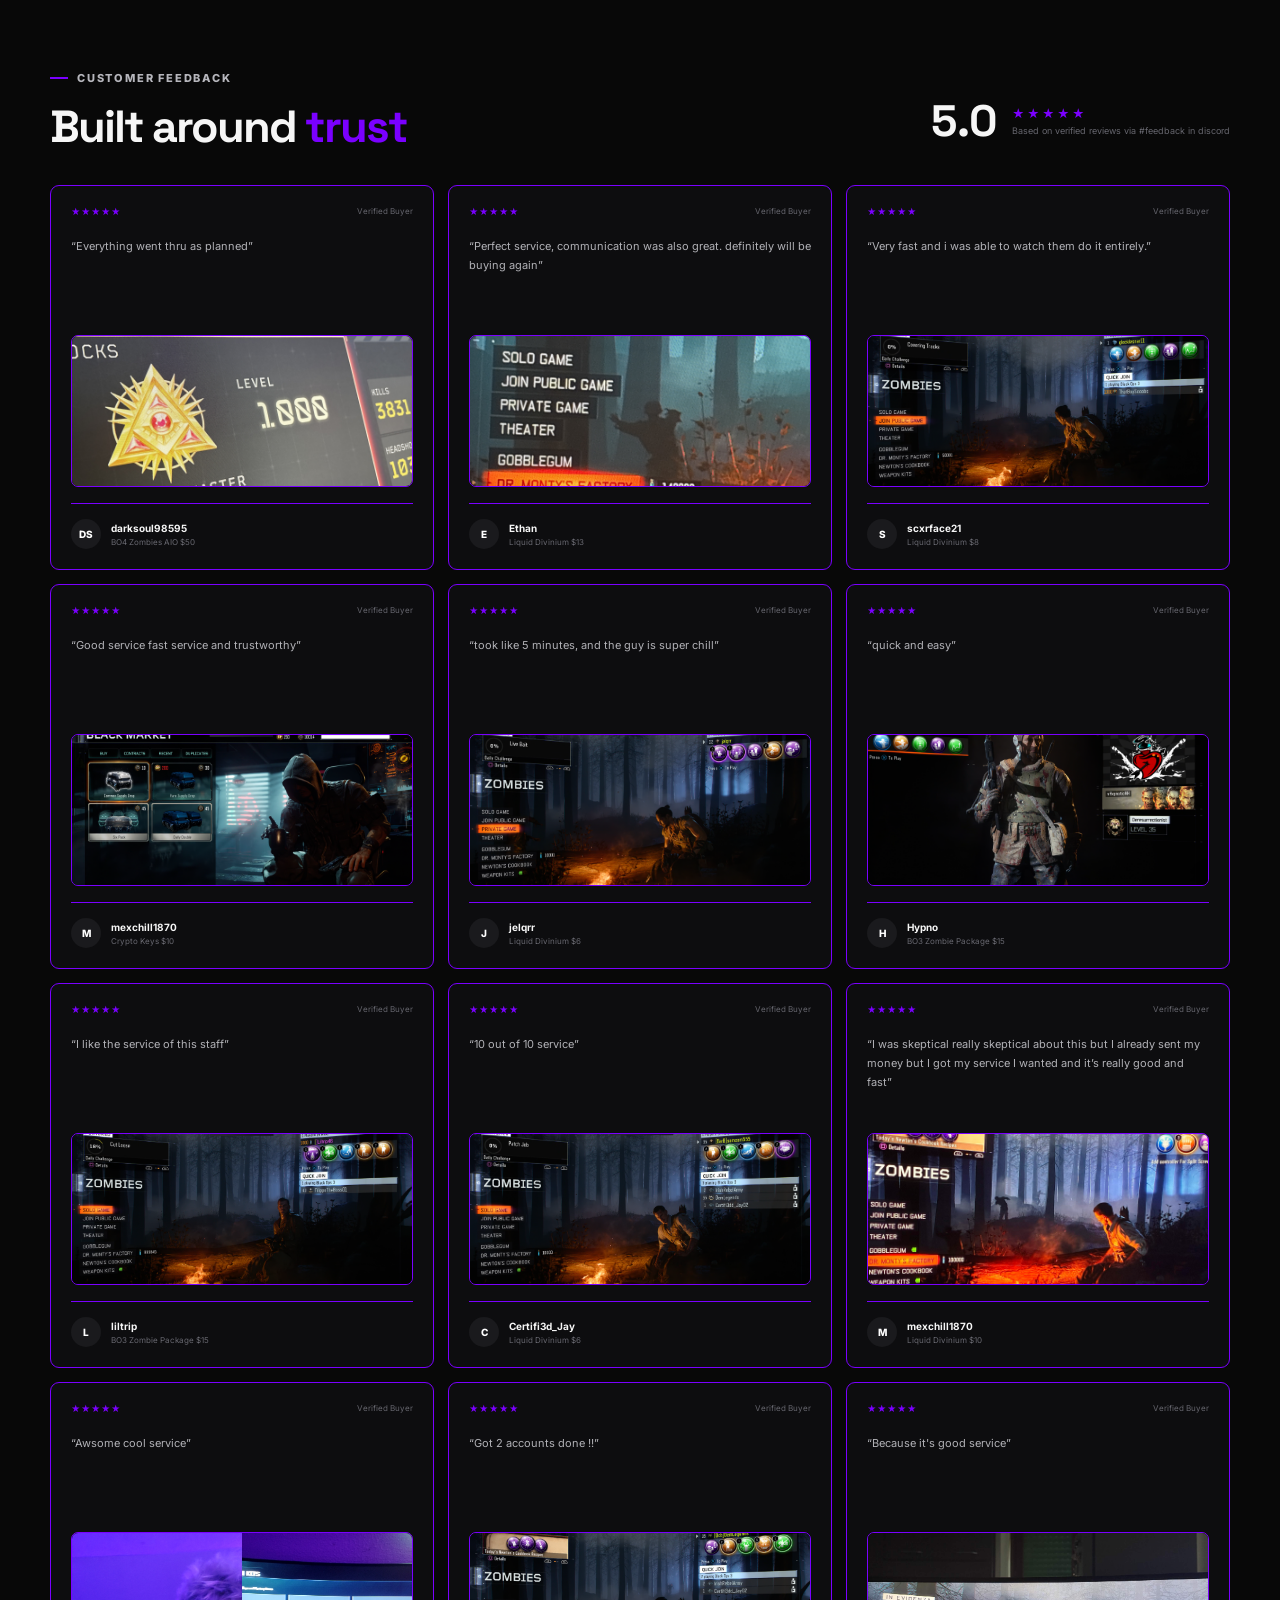
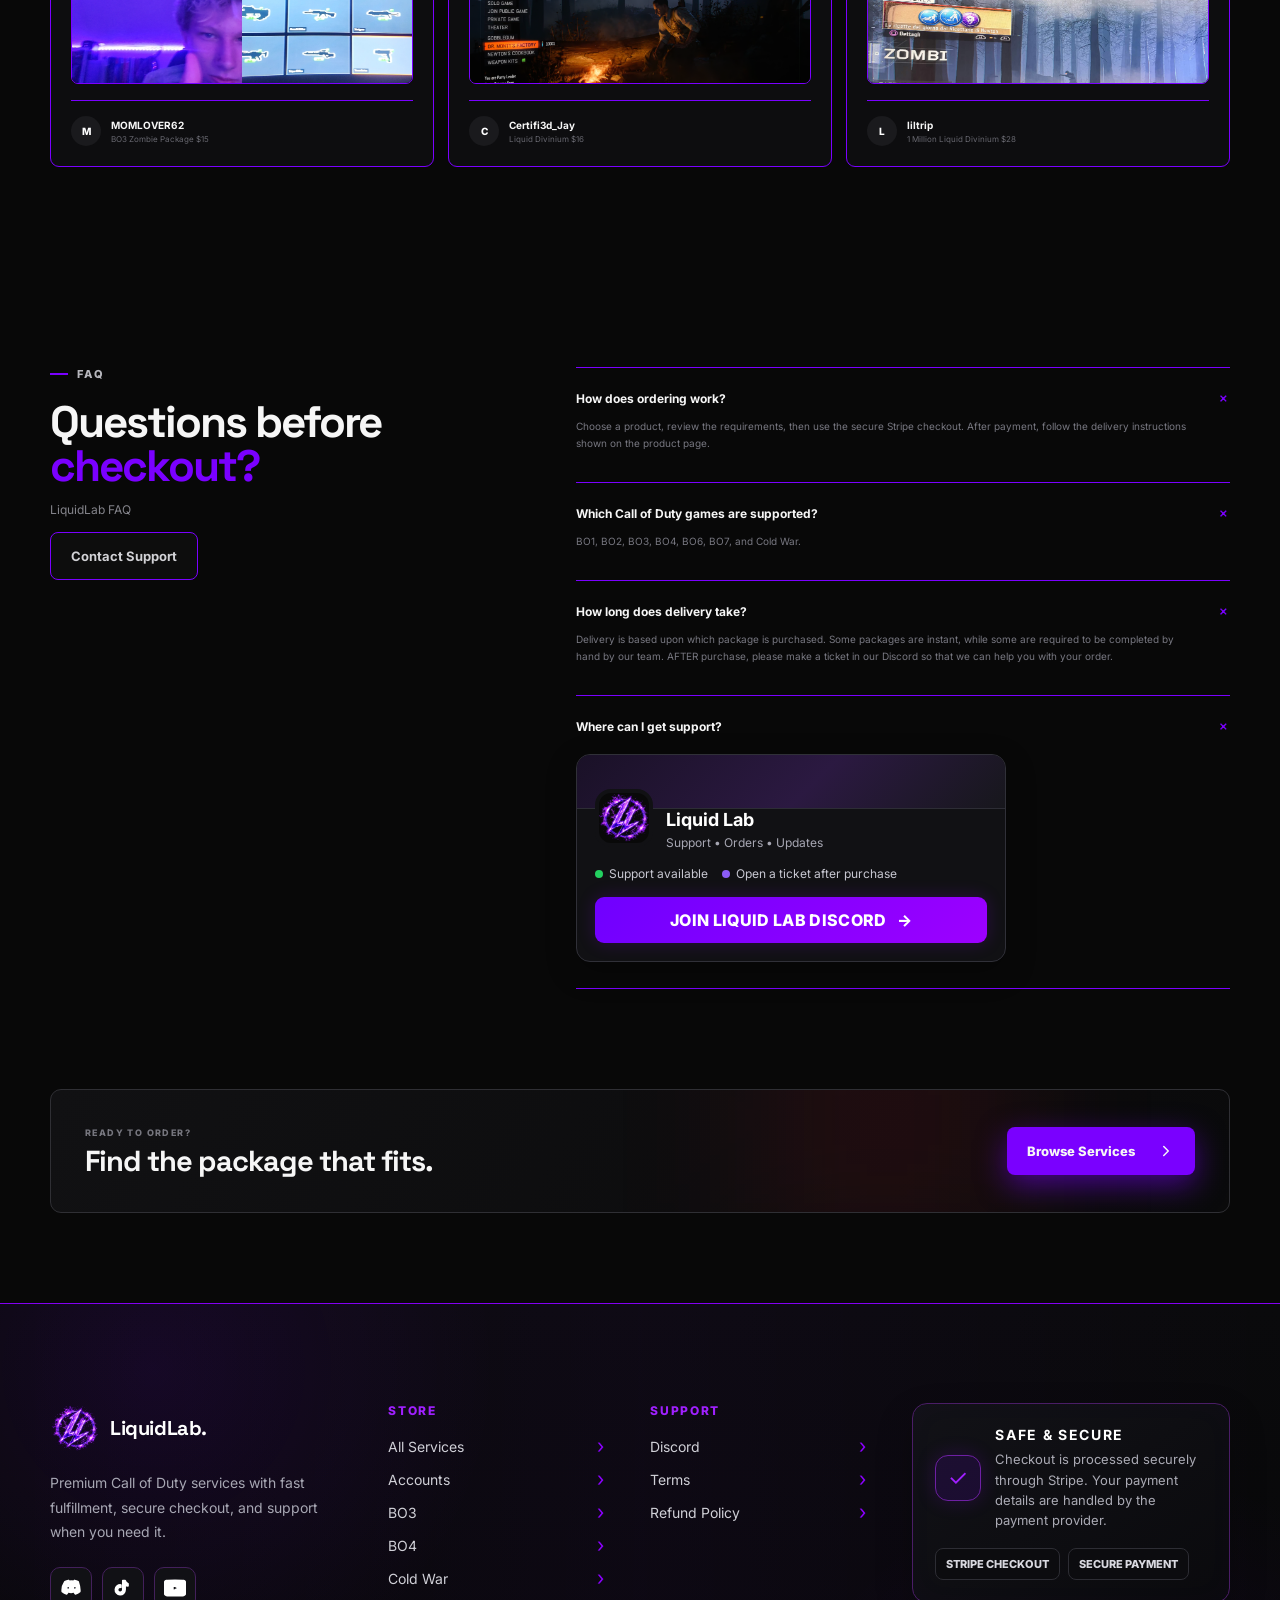
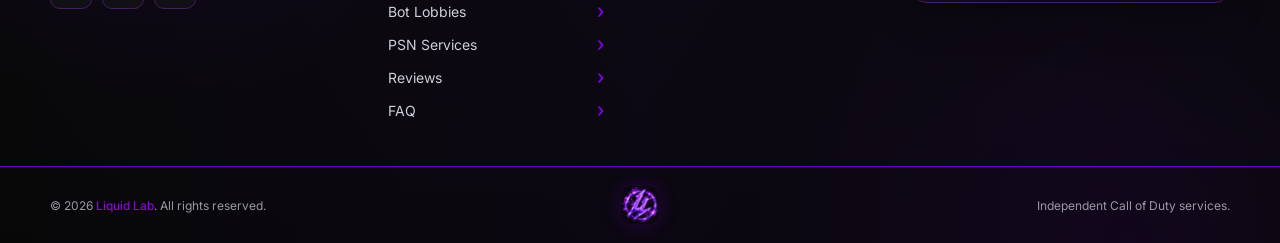
==== commit 2446941e: "Add files via upload" ====
--- a/index.html
+++ b/index.html
@@ -483,7 +483,7 @@
         <article class="product-card featured" data-category="bo2" data-product-id="bo2-current-services">
           <div class="badge popular">MASSIVE PRICE DROP</div>
           <div class="product-image">
-            <img src="products/bo2bot-lobbies.png" alt="BO2 Multiplayer Services — PS4/PS5" loading="lazy" onerror="this.closest('.product-image').classList.add('img-error')">
+            <img src="products/bo2-prestige.png" alt="BO2 Multiplayer Services — PS4/PS5" loading="lazy" onerror="this.closest('.product-image').classList.add('img-error')">
             <div class="product-icon">BO2</div>
           </div>
           <div class="product-meta"><span>MULTIPLAYER • PS4 / PS5</span><span class="stock"><i></i> AVAILABLE</span></div>
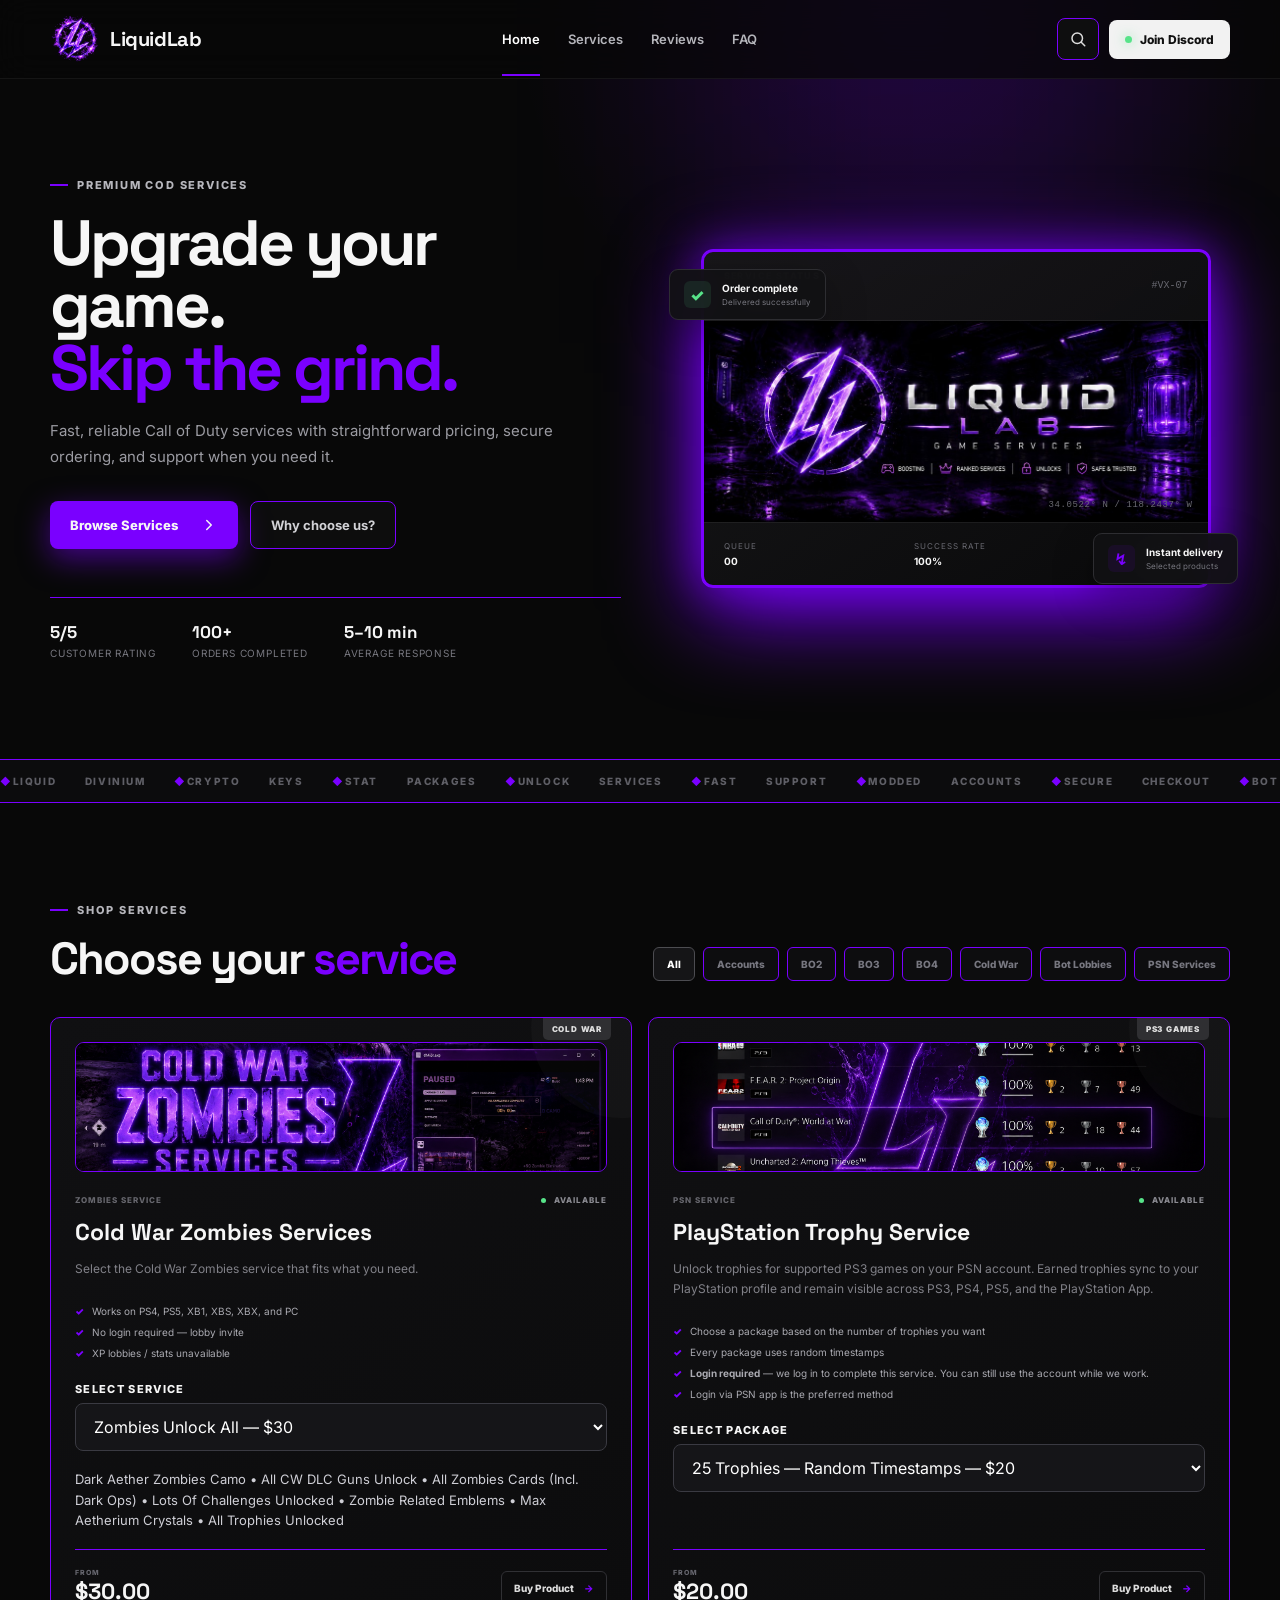
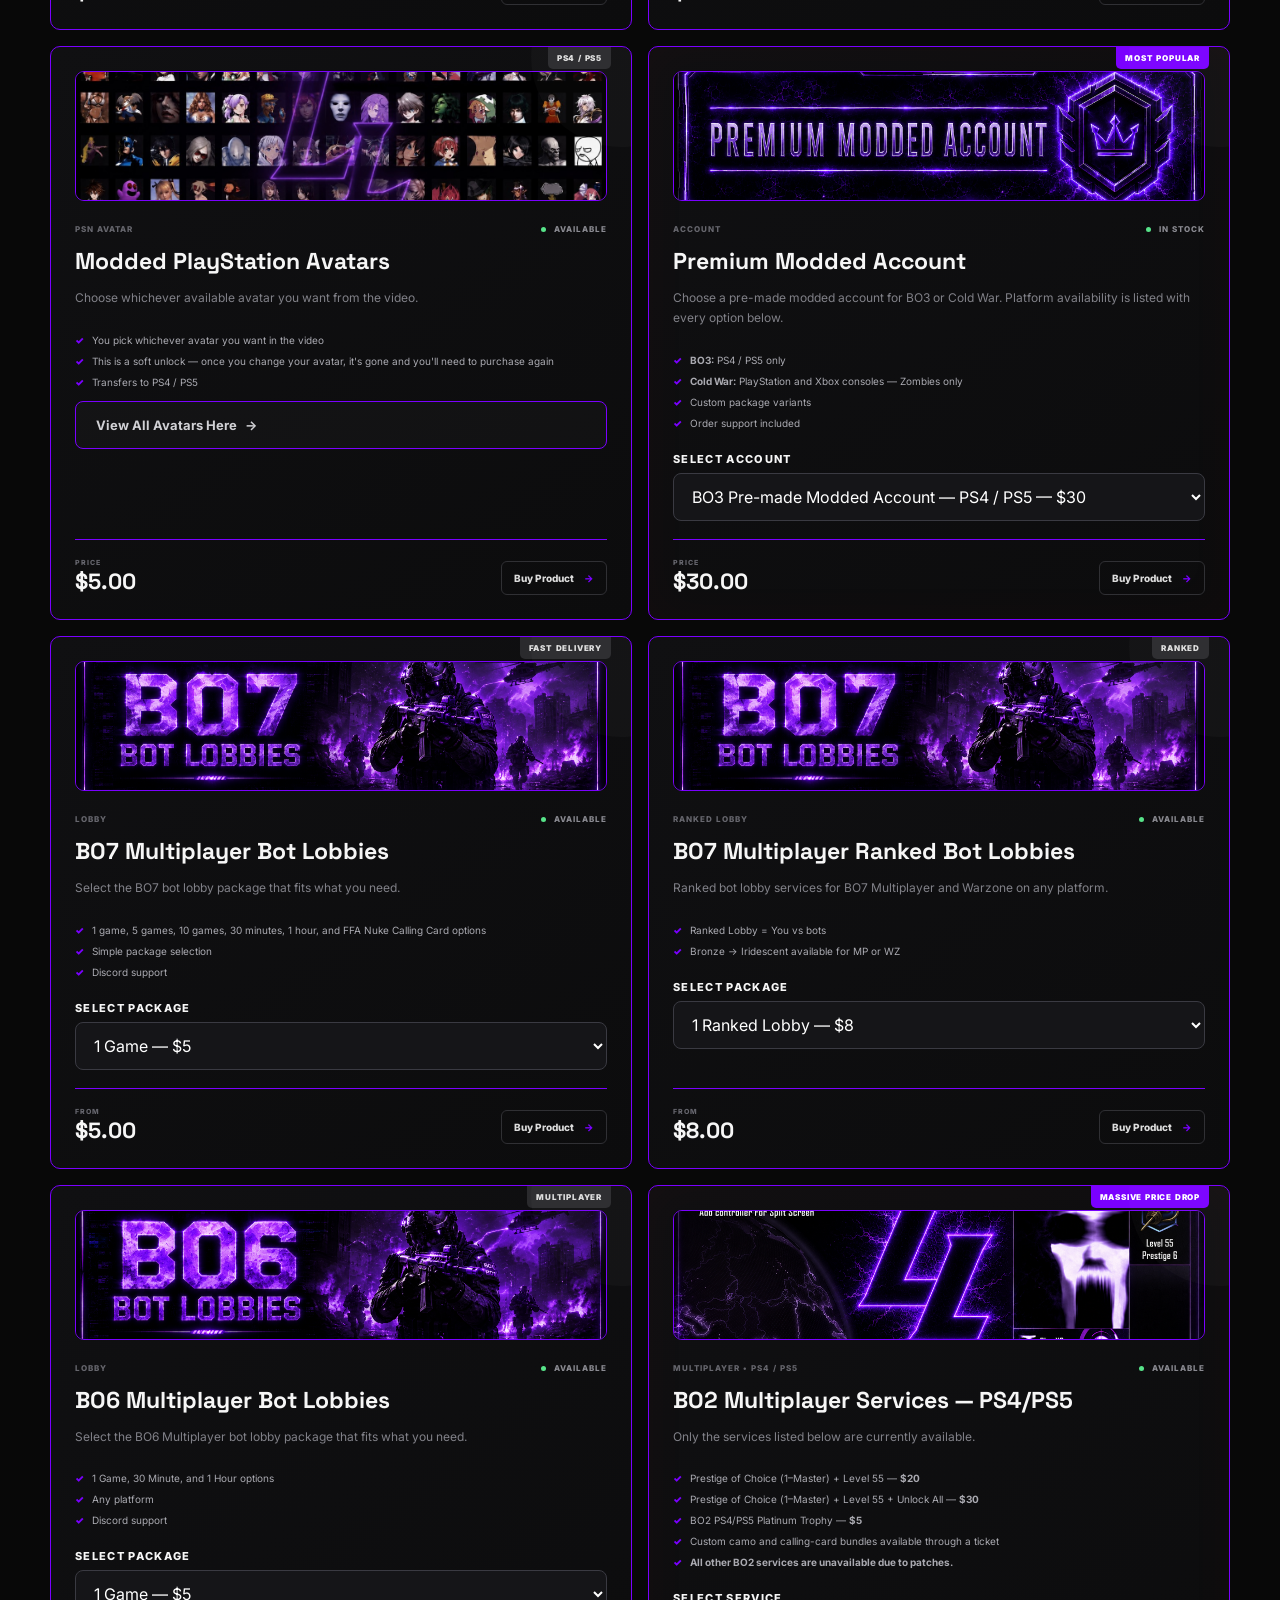
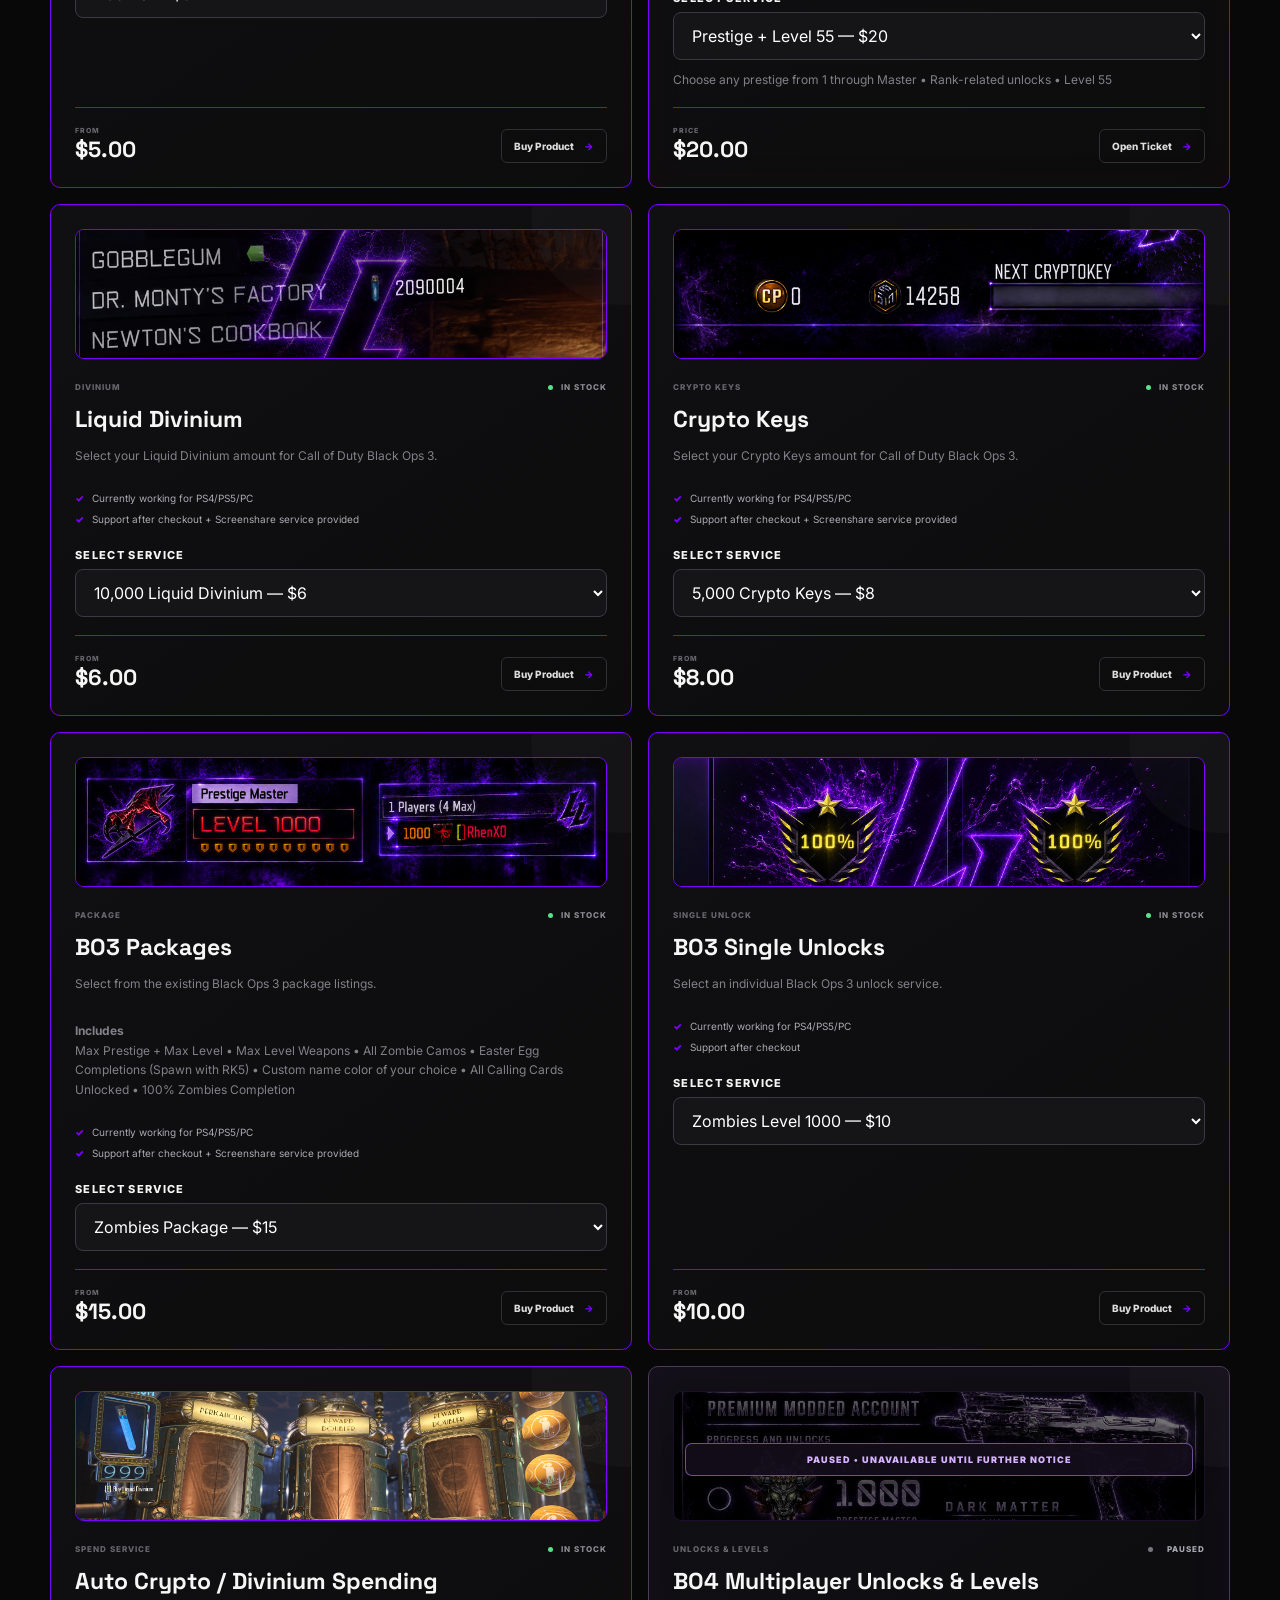
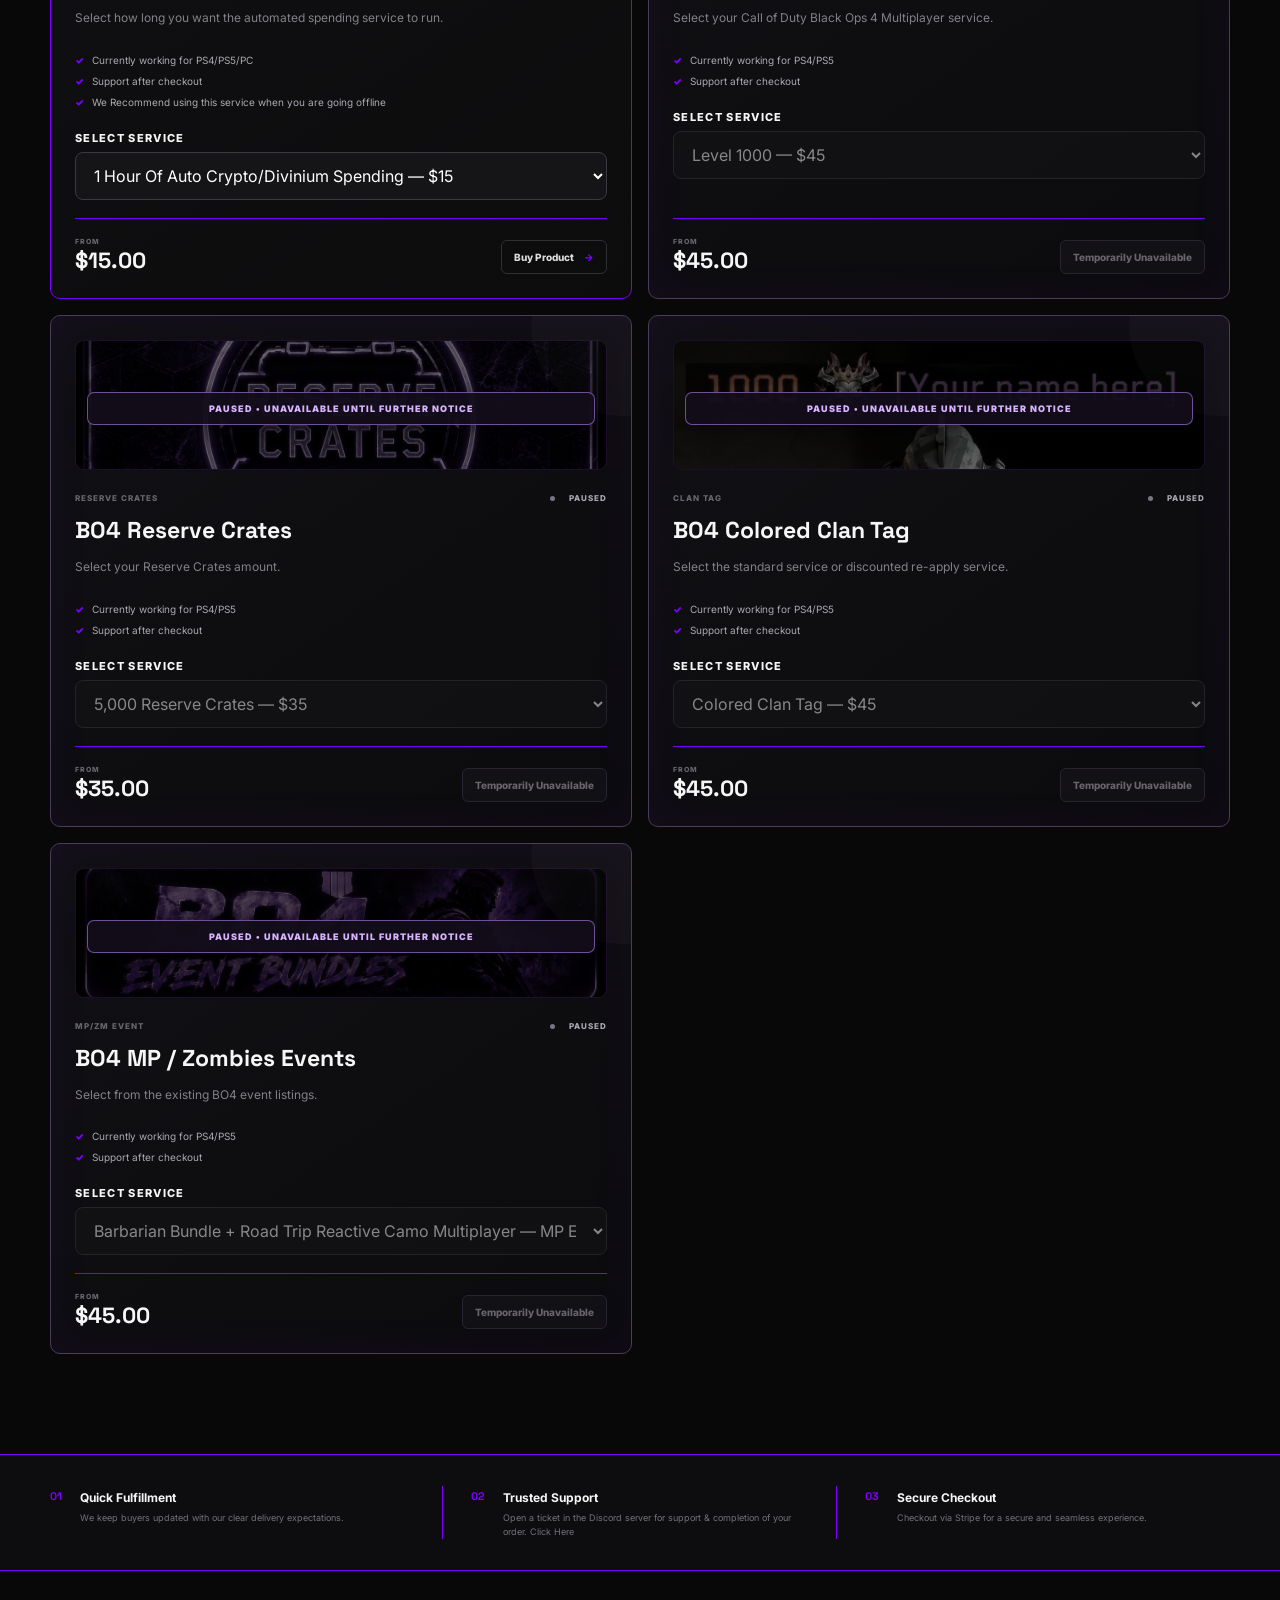
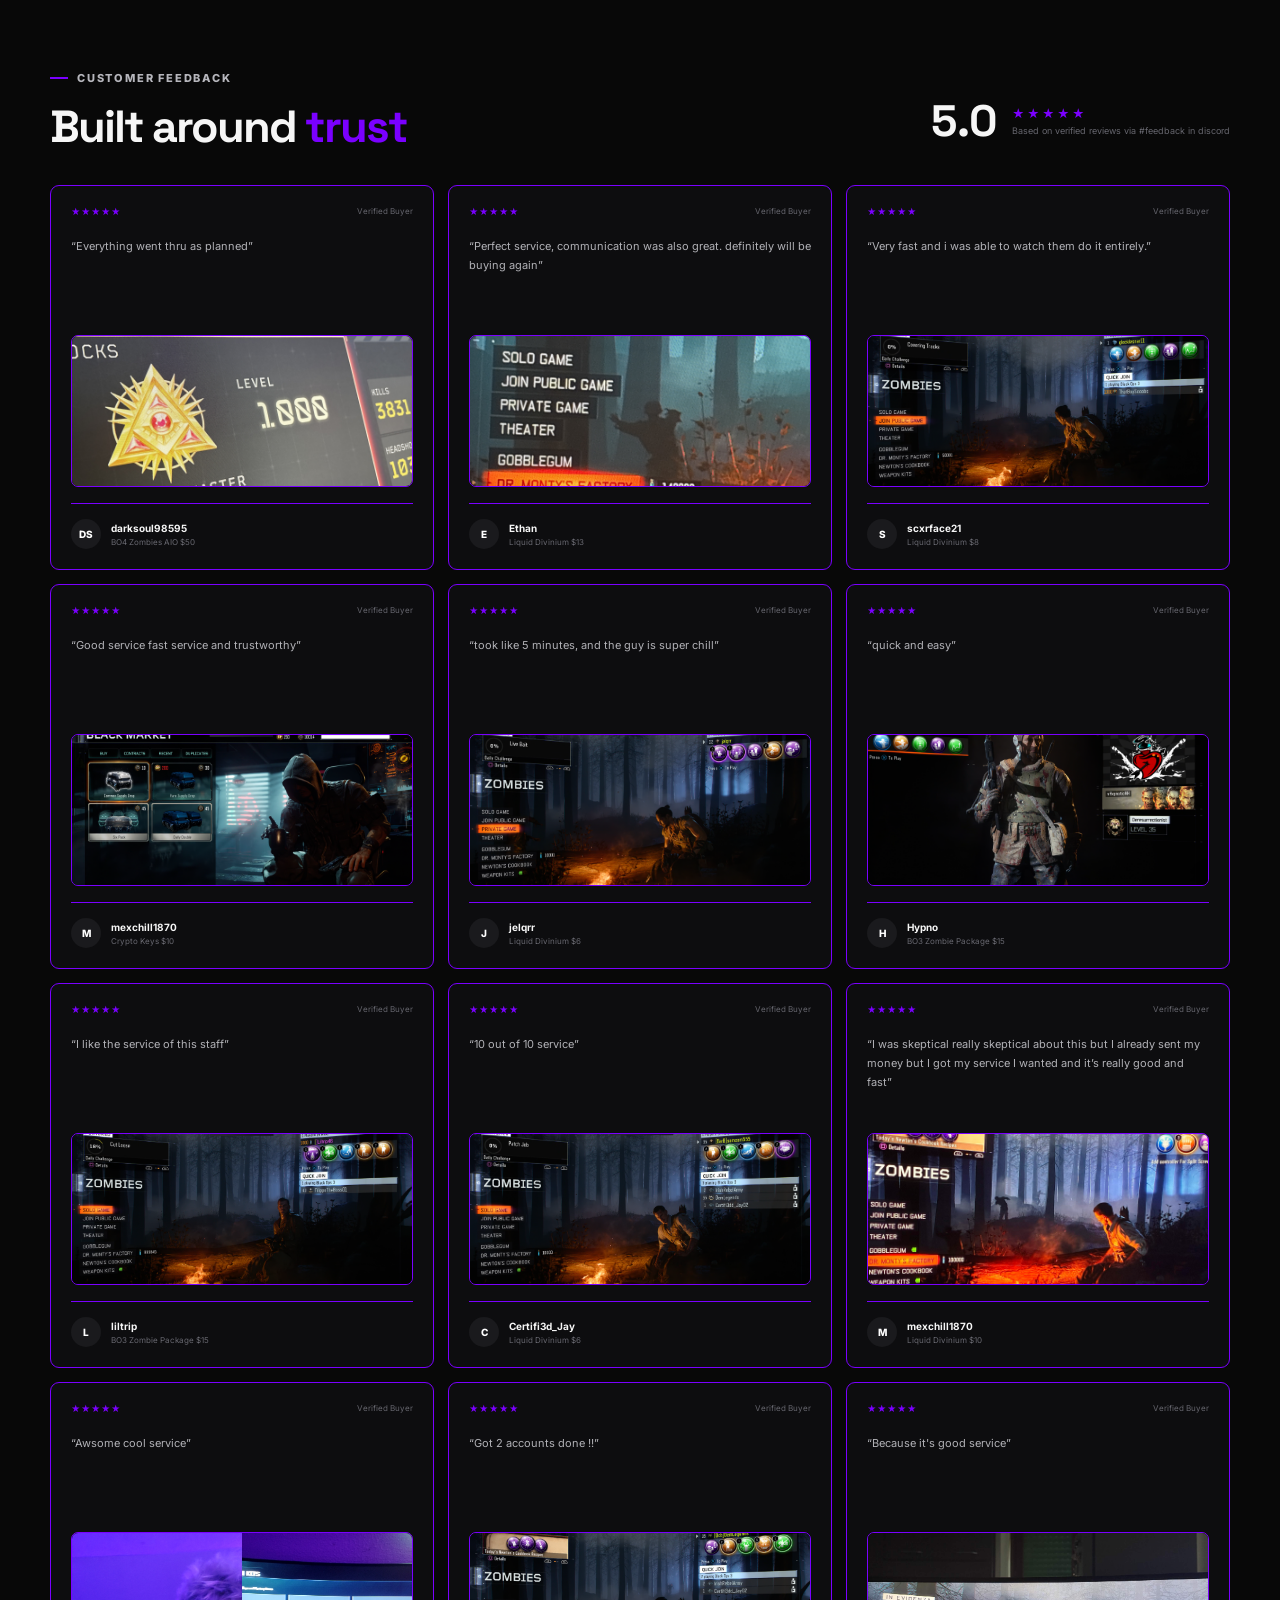
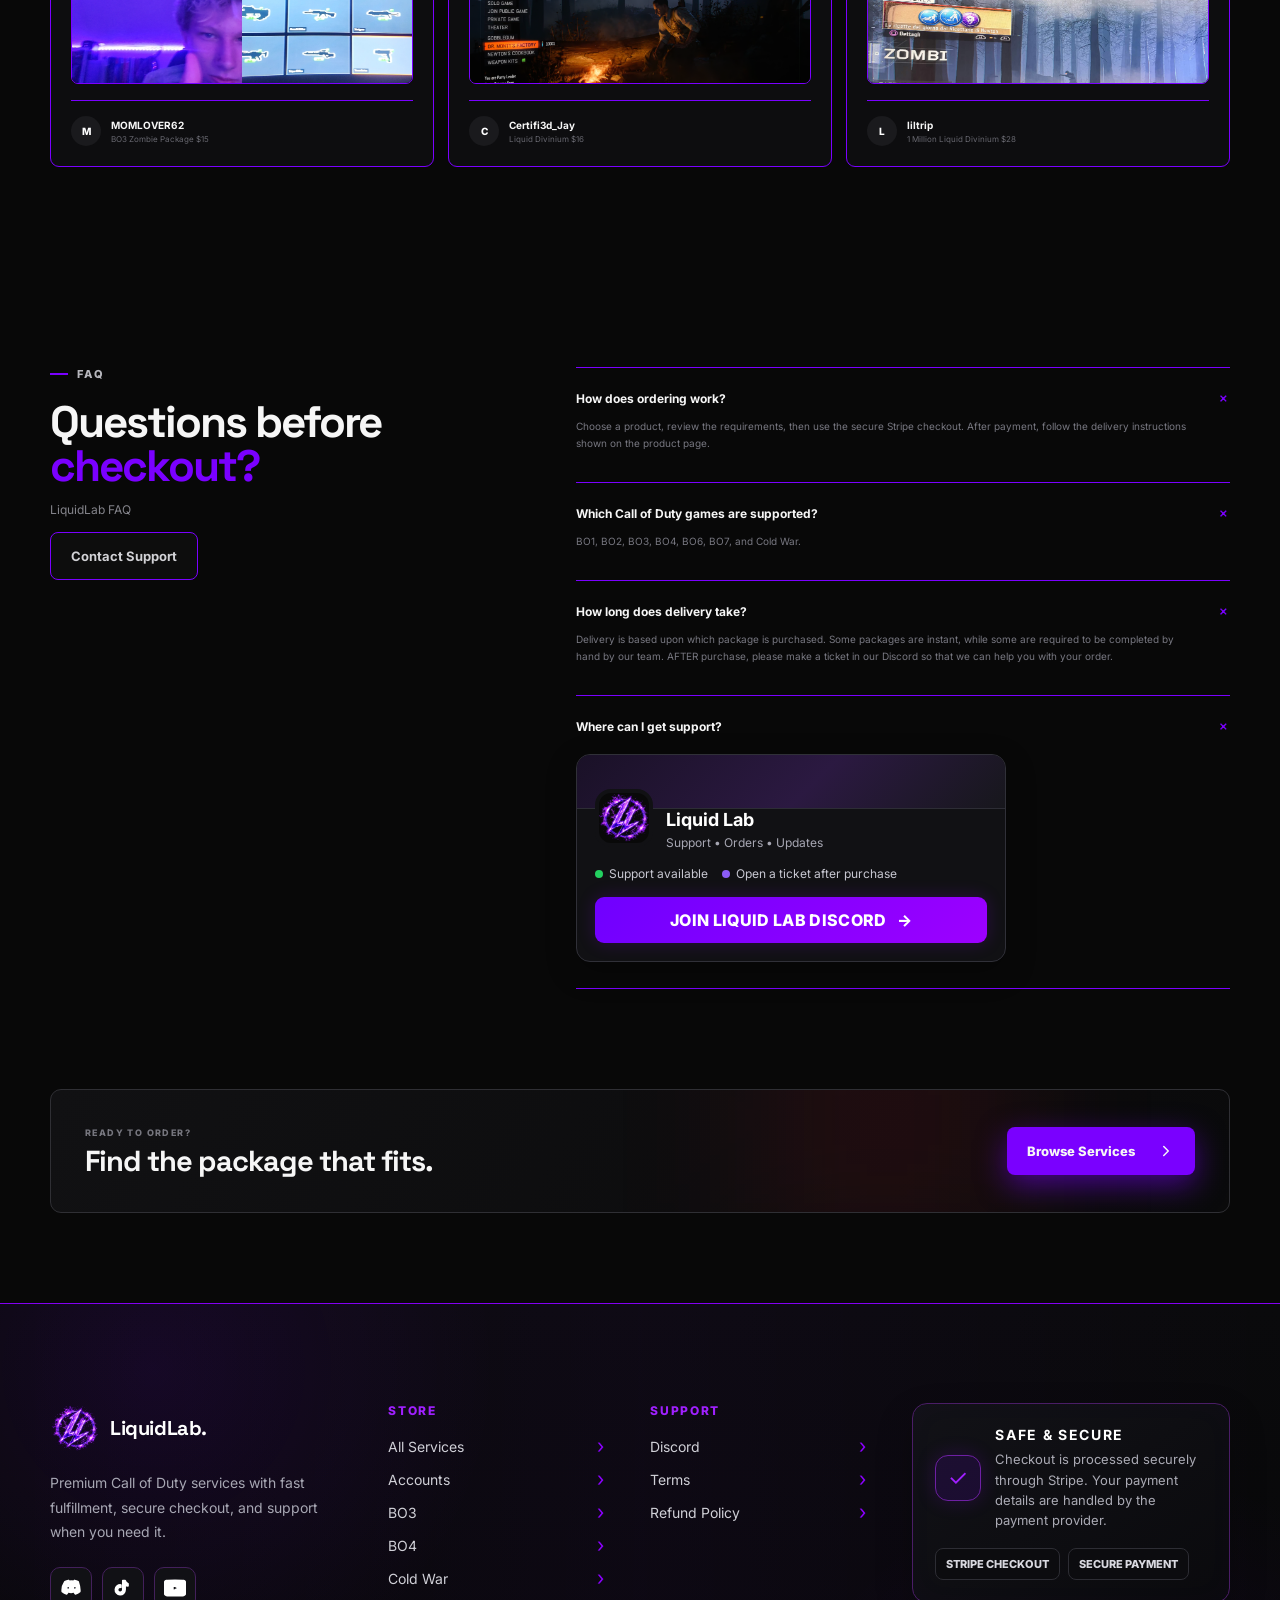
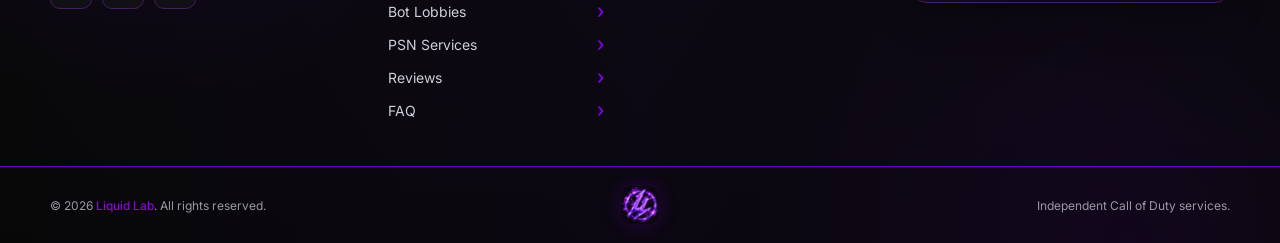
==== commit b02ab277: "Add files via upload" ====
--- a/index.html
+++ b/index.html
@@ -490,8 +490,8 @@
           <h3>BO2 Multiplayer Services — PS4/PS5</h3>
           <p>Only the services listed below are currently available.</p>
           <ul>
-            <li>Prestige of Choice (1–Master) + Level 55 — <strong>$20</strong> <s>$50</s></li>
-            <li>Prestige of Choice (1–Master) + Level 55 + Unlock All — <strong>$30</strong> <s>$70</s></li>
+            <li>Prestige of Choice (1–Master) + Level 55 — <strong>$20</strong></li>
+            <li>Prestige of Choice (1–Master) + Level 55 + Unlock All — <strong>$30</strong></li>
             <li>BO2 PS4/PS5 Platinum Trophy — <strong>$5</strong></li>
             <li>Custom camo and calling-card bundles available through a ticket</li>
             <li><strong>All other BO2 services are unavailable due to patches.</strong></li>
@@ -499,8 +499,8 @@
           <div class="bot-lobby-selector" style="margin:14px 0 10px;">
             <label for="bo2CurrentOption" style="display:block;margin-bottom:7px;font-size:11px;font-weight:800;letter-spacing:.12em;text-transform:uppercase;">SELECT SERVICE</label>
             <select id="bo2CurrentOption" style="width:100%;padding:12px 14px;border-radius:8px;border:1px solid #3a3a42;background:#151518;color:#fff;font:inherit;">
-              <option value="20" data-ticket="true" data-link="https://discord.gg/liquidlab" data-details="Choose any prestige from 1 through Master • Rank-related unlocks • Level 55">Prestige + Level 55 — $20 (Was $50)</option>
-              <option value="30" data-ticket="true" data-link="https://discord.gg/liquidlab" data-details="Choose any prestige from 1 through Master • Rank-related unlocks • Level 55 • Unlock All">Prestige + Level 55 + Unlock All — $30 (Was $70)</option>
+              <option value="20" data-ticket="true" data-link="https://discord.gg/liquidlab" data-details="Choose any prestige from 1 through Master • Rank-related unlocks • Level 55">Prestige + Level 55 — $20</option>
+              <option value="30" data-ticket="true" data-link="https://discord.gg/liquidlab" data-details="Choose any prestige from 1 through Master • Rank-related unlocks • Level 55 • Unlock All">Prestige + Level 55 + Unlock All — $30</option>
               <option value="5" data-ticket="true" data-link="https://discord.gg/liquidlab" data-details="BO2 Platinum Trophy service for PS4 / PS5">BO2 PS4/PS5 Platinum Trophy — $5</option>
               <option value="ticket" data-ticket="true" data-link="https://discord.gg/liquidlab" data-details="Open a ticket to discuss a specific custom camo or calling-card bundle">Custom Camo / Calling Card Bundle — Open Ticket</option>
             </select>
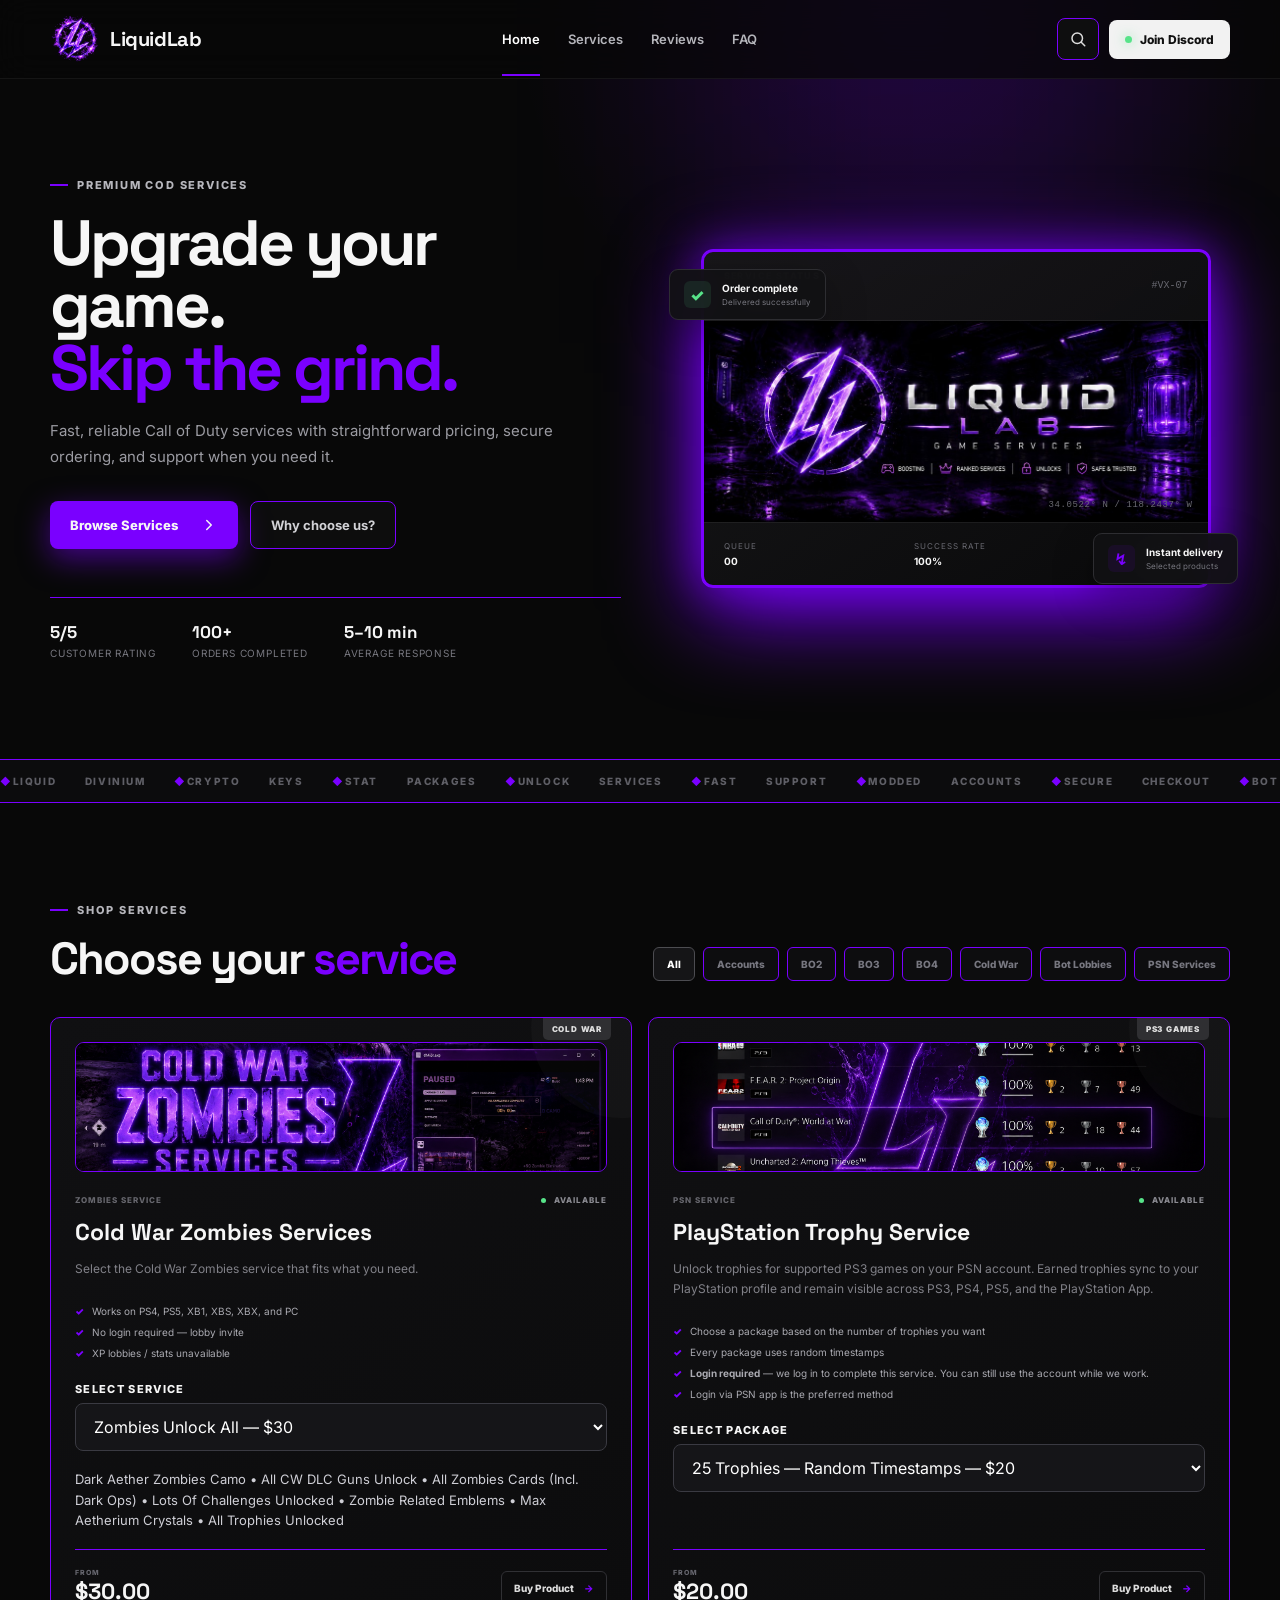
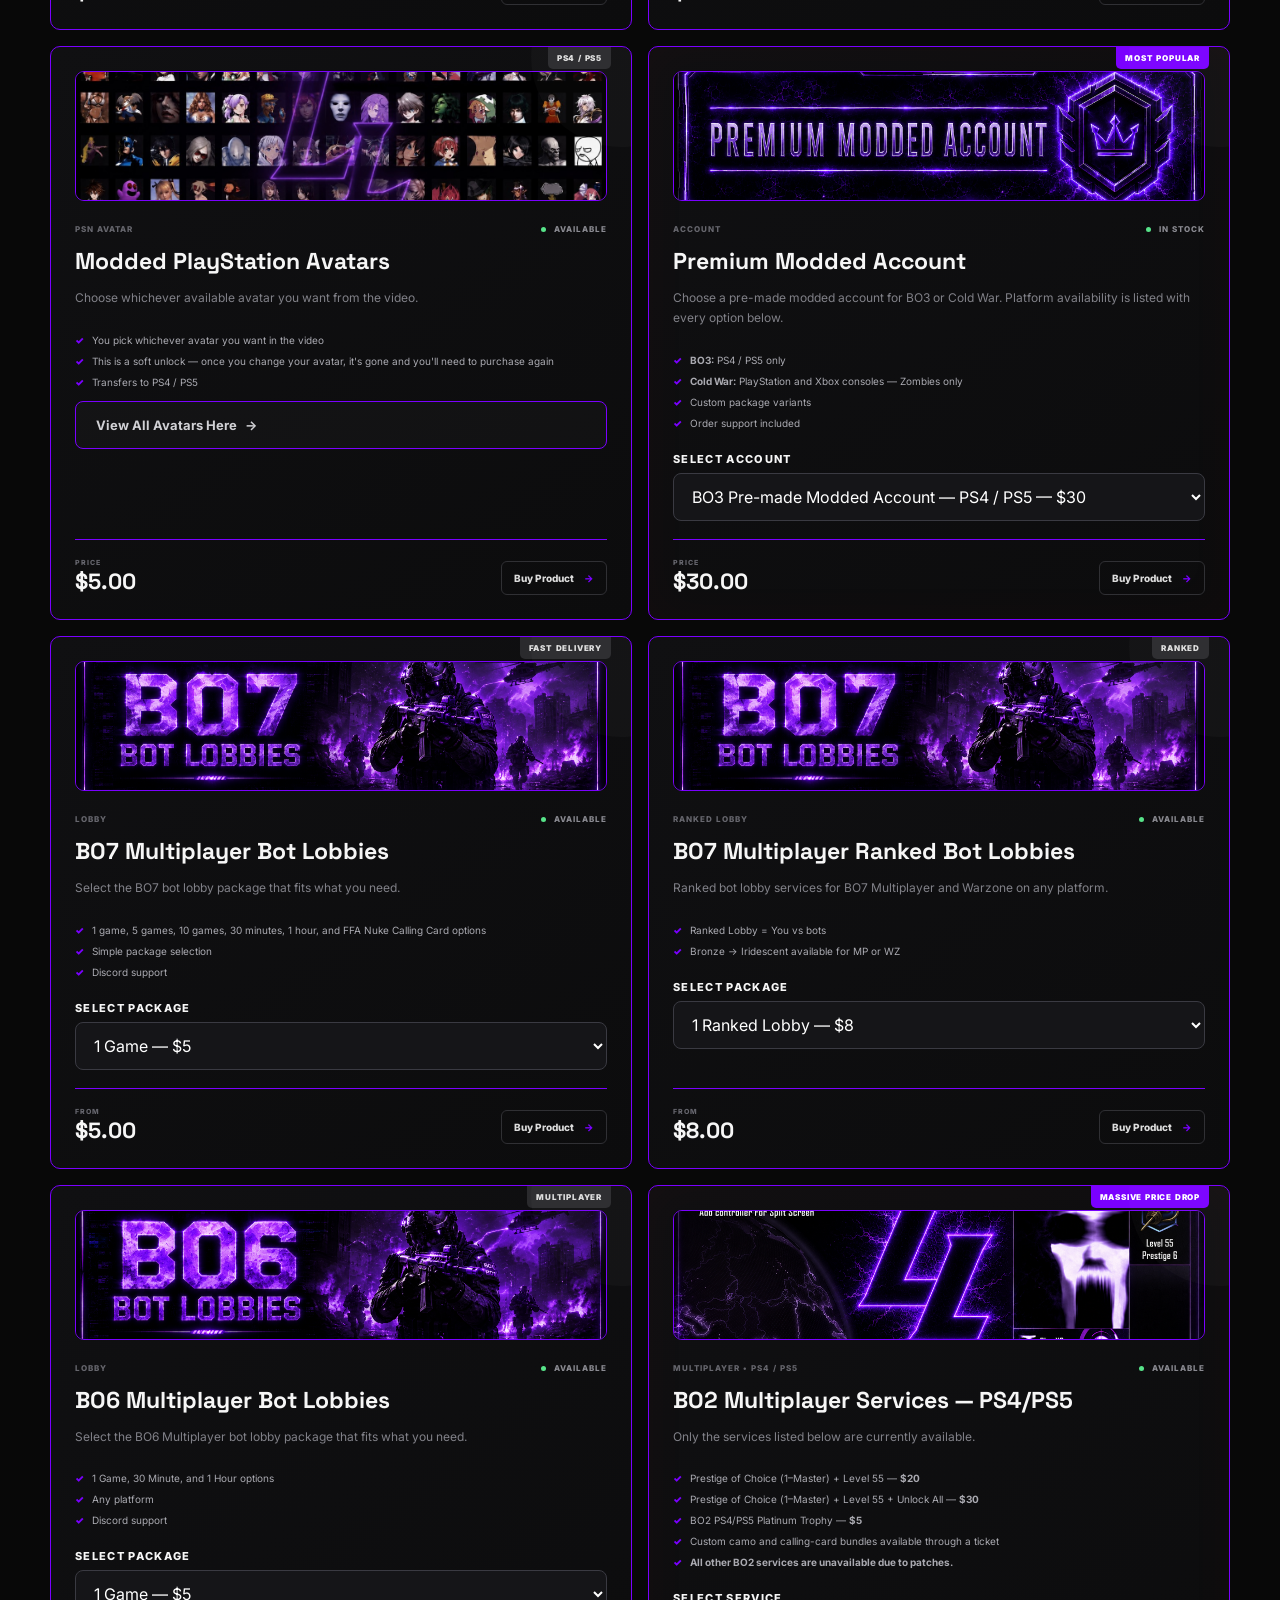
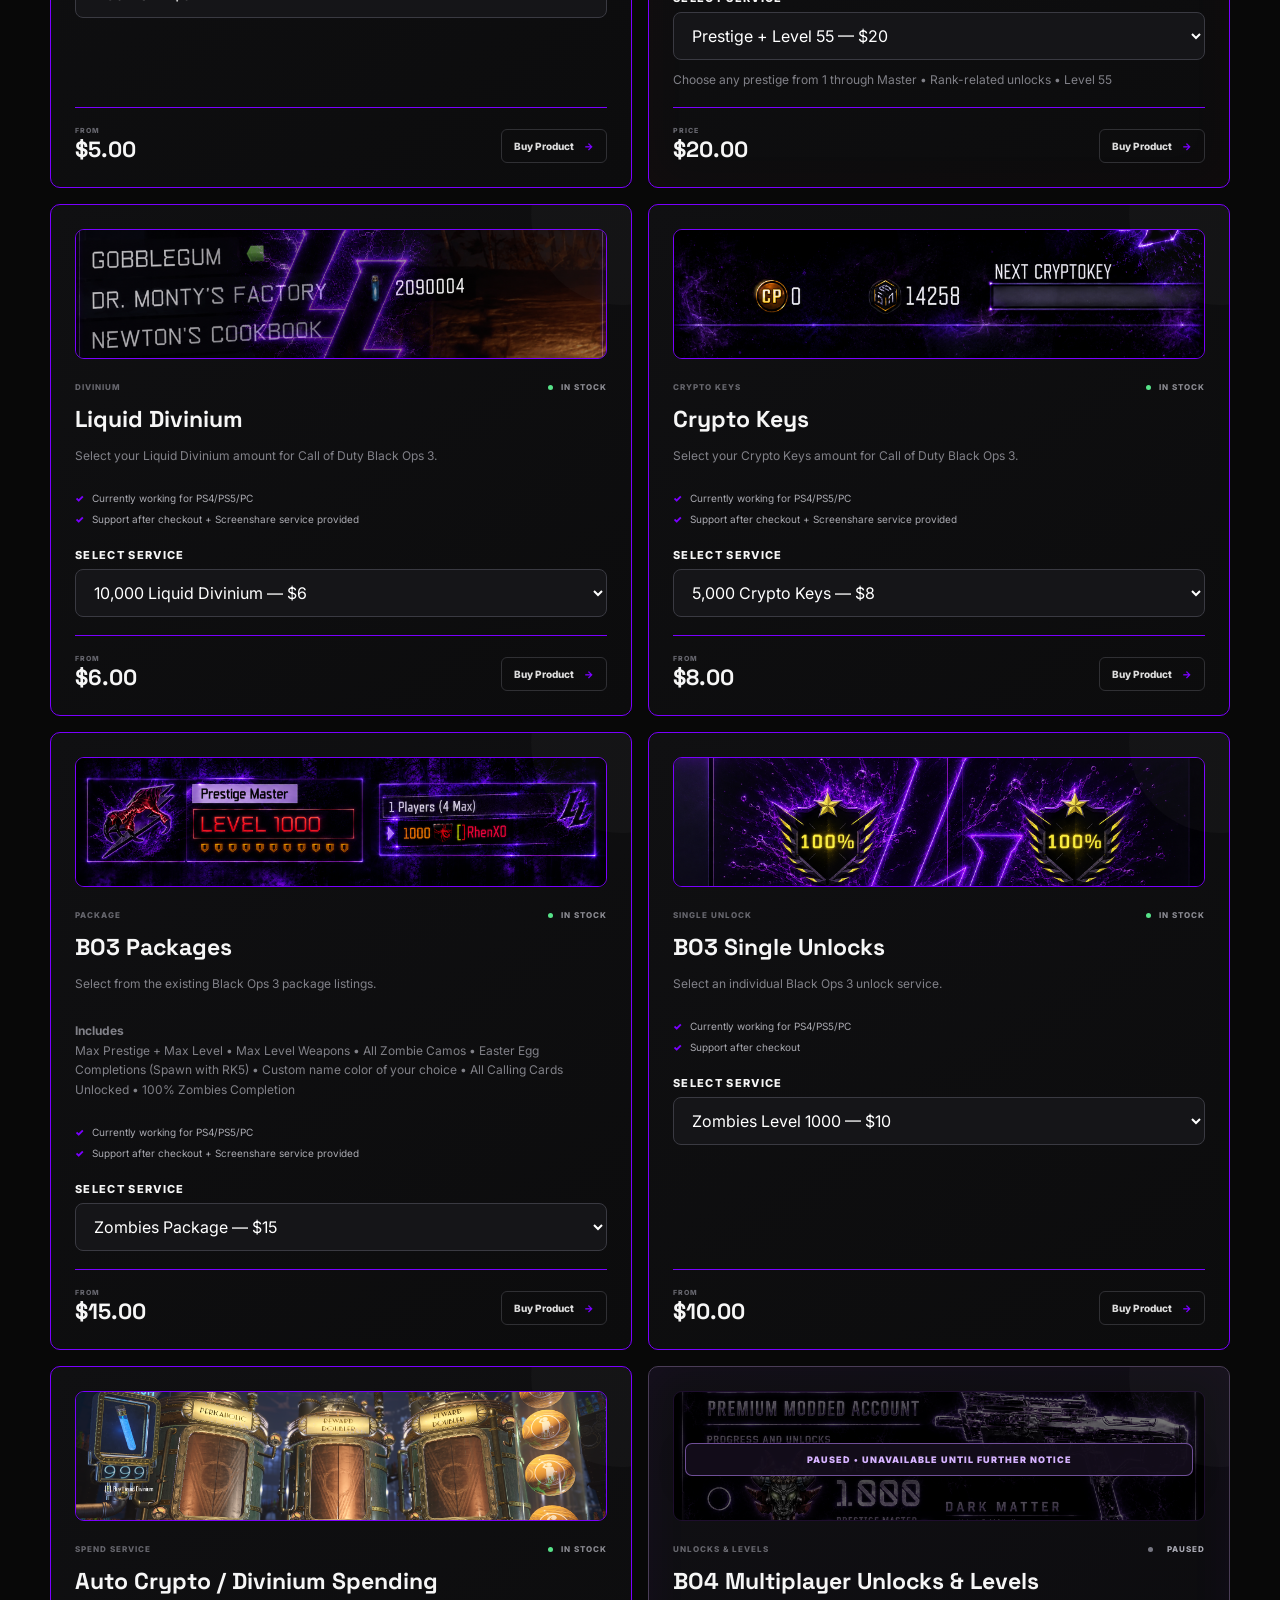
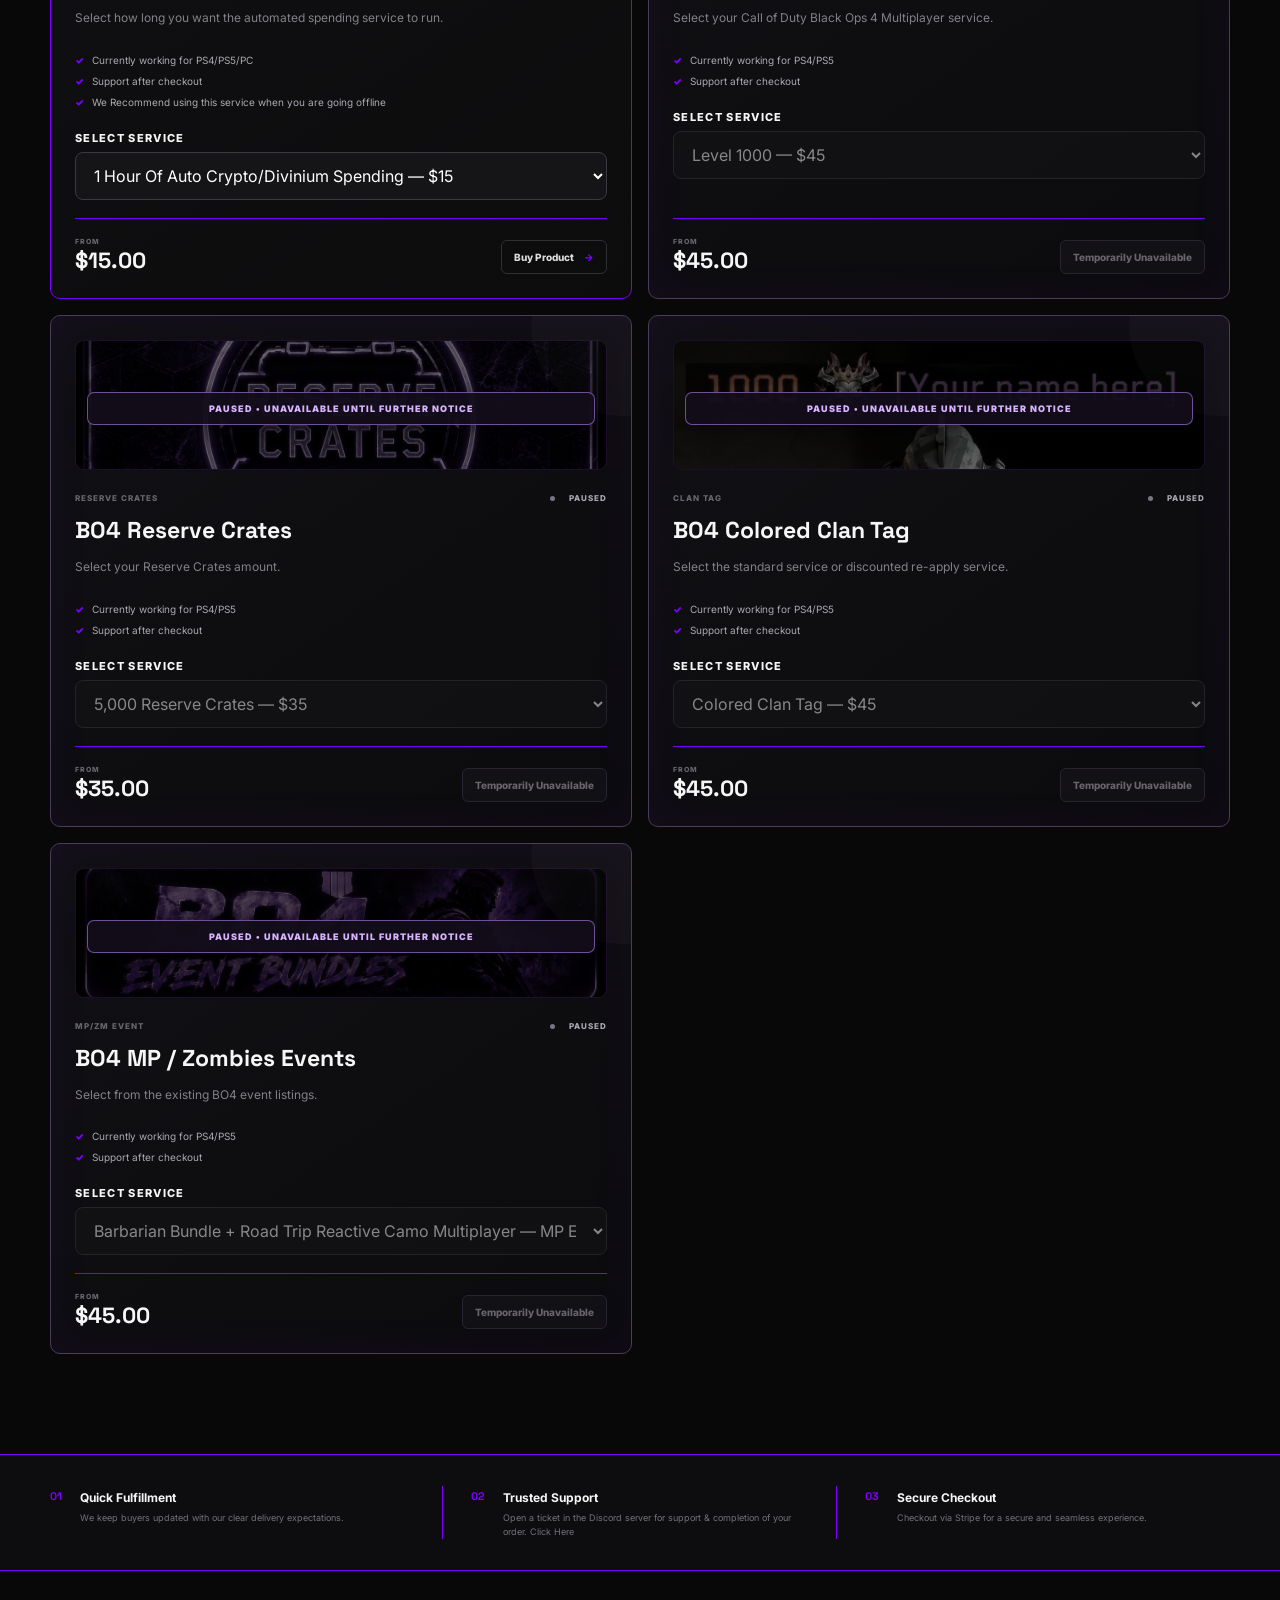
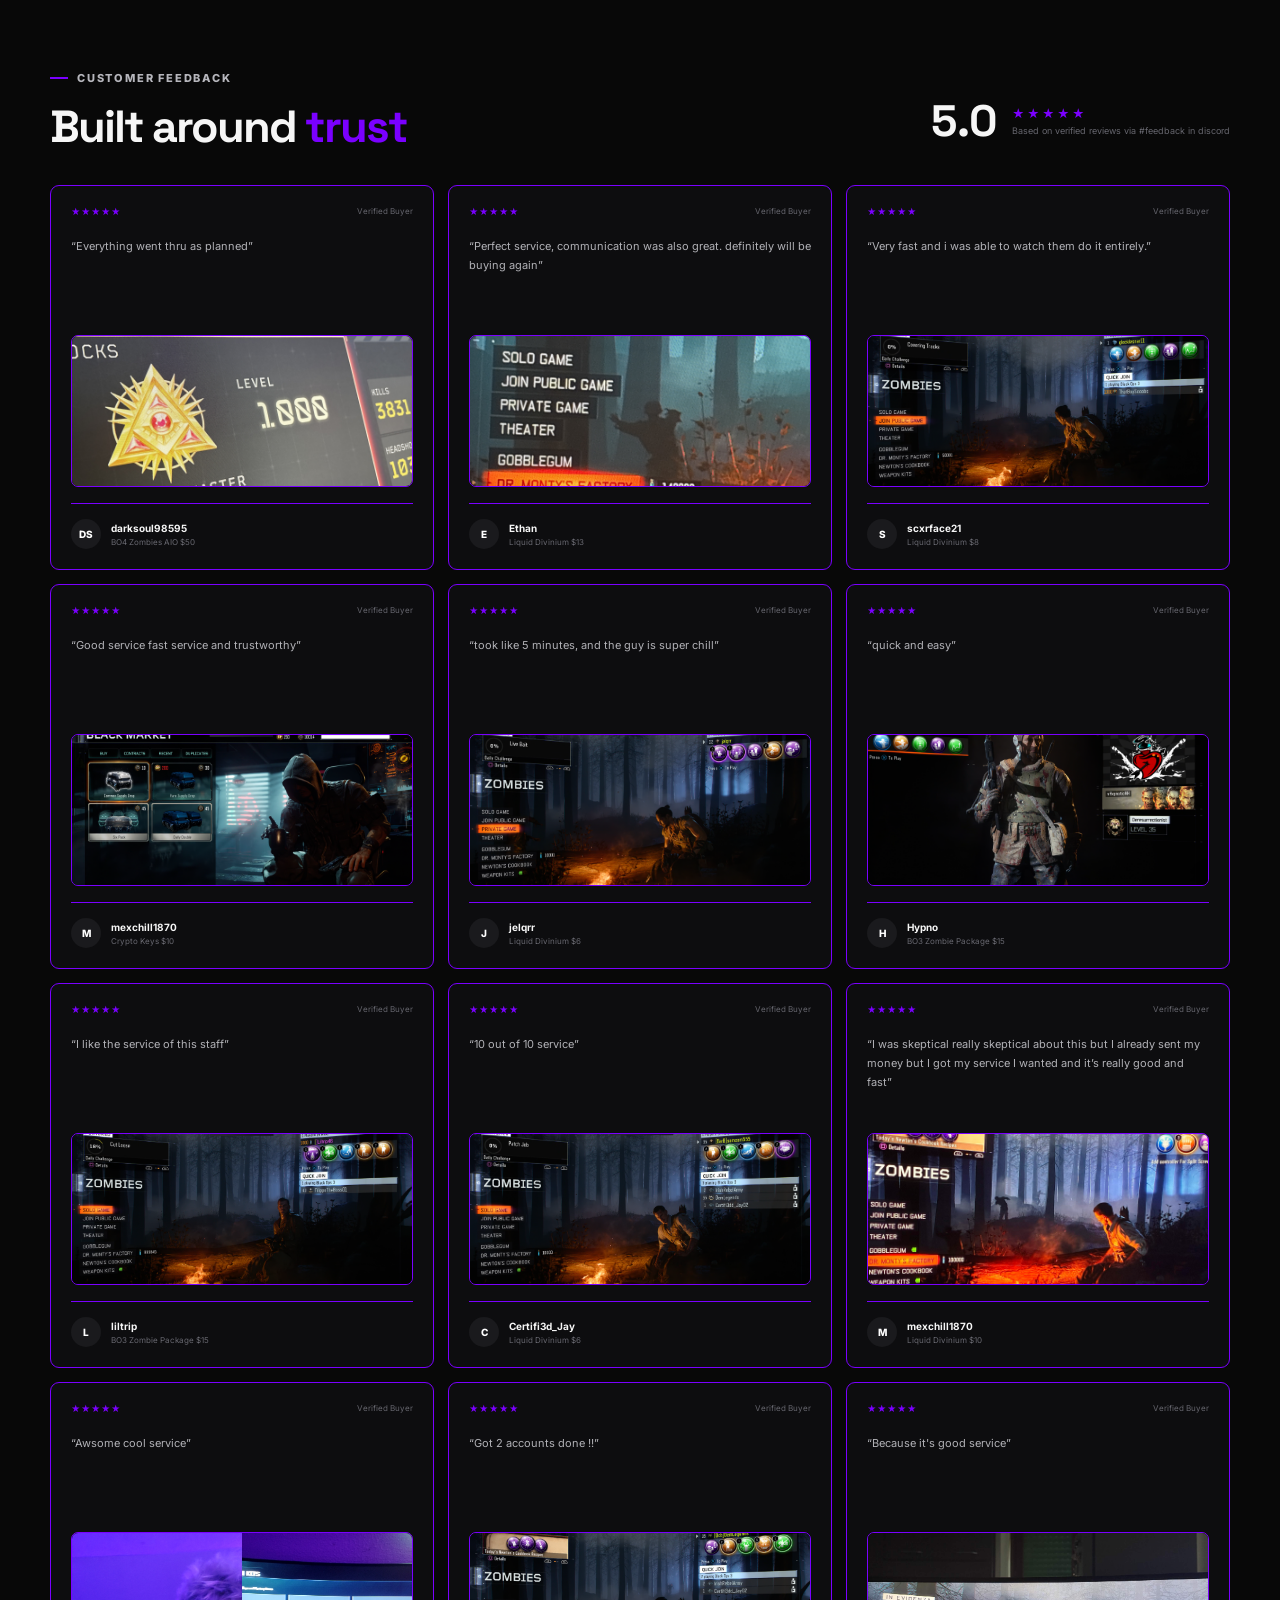
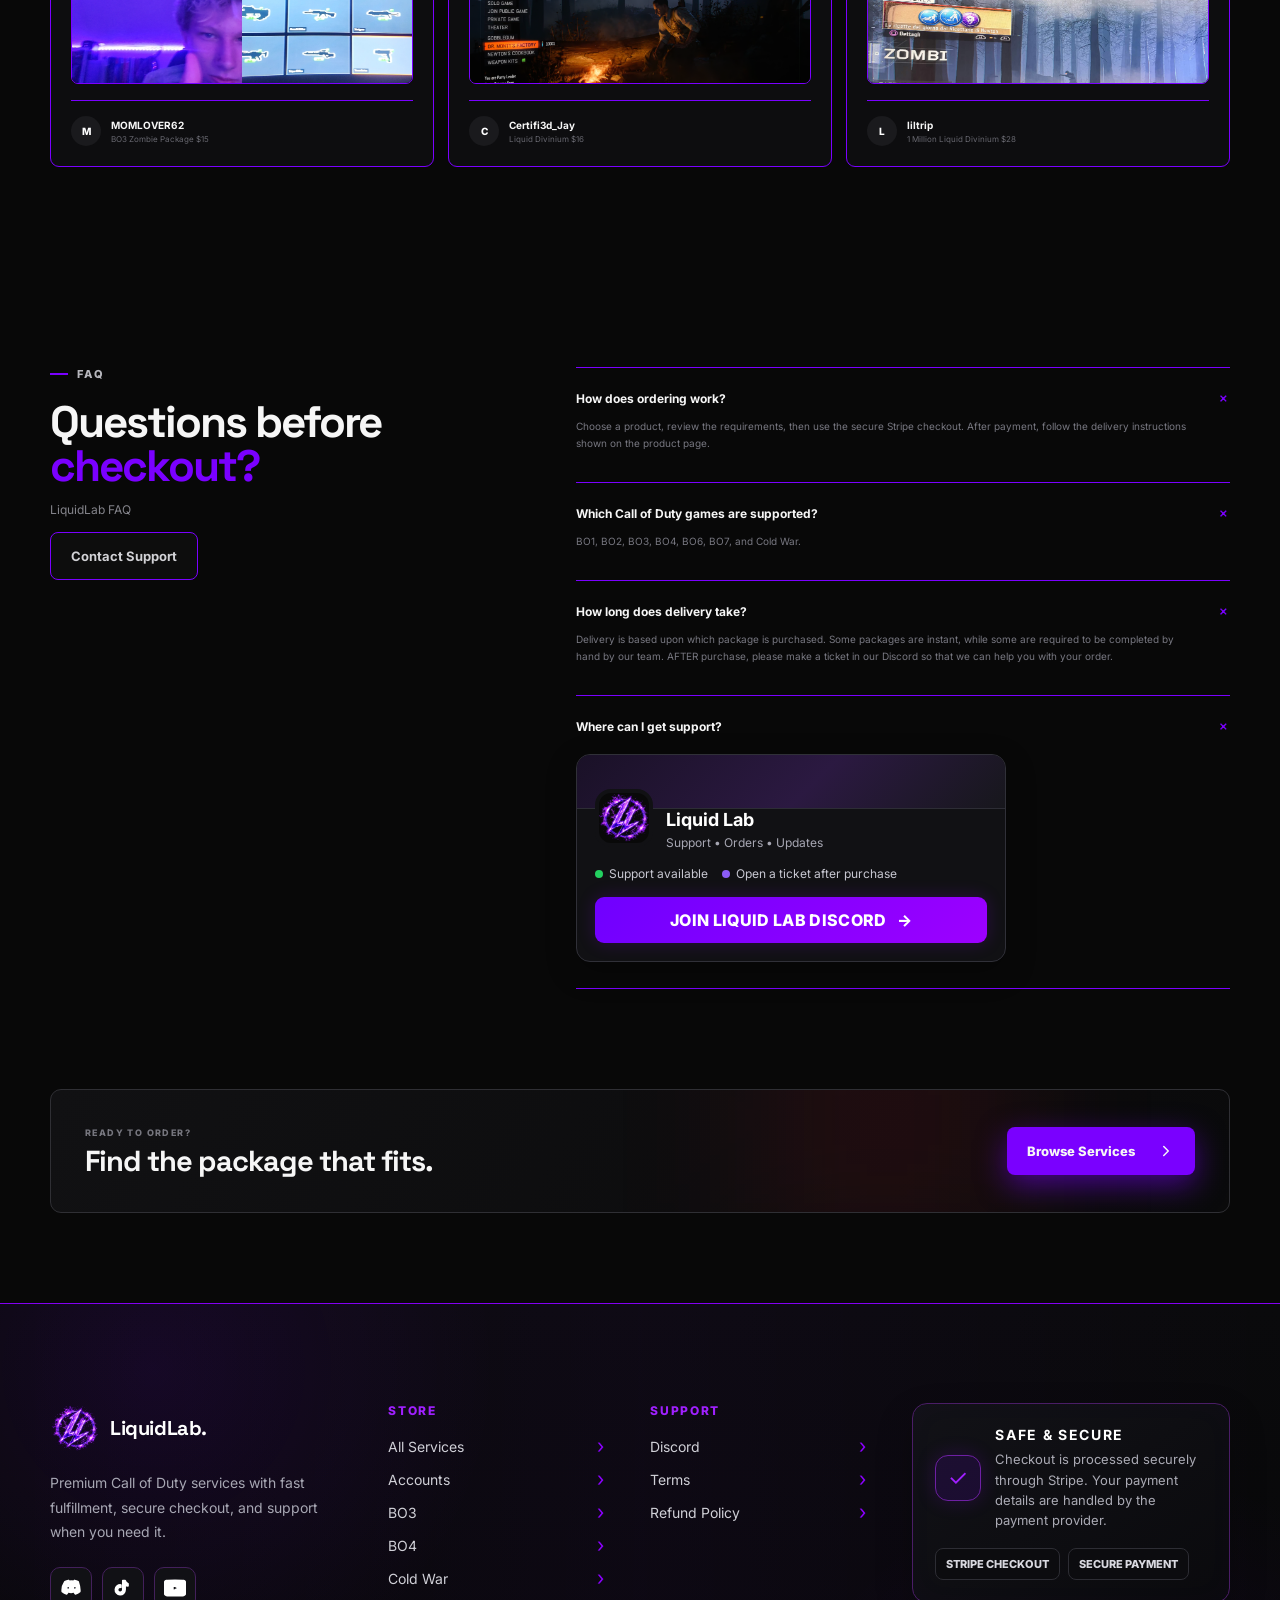
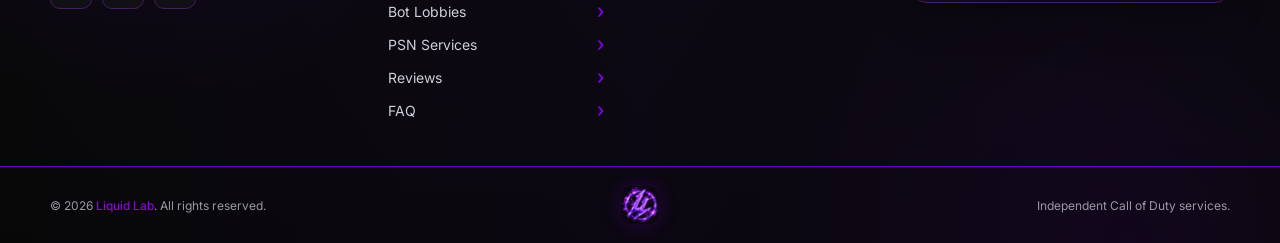
==== commit 7fc2d5a7: "Add files via upload" ====
--- a/index.html
+++ b/index.html
@@ -499,16 +499,16 @@
           <div class="bot-lobby-selector" style="margin:14px 0 10px;">
             <label for="bo2CurrentOption" style="display:block;margin-bottom:7px;font-size:11px;font-weight:800;letter-spacing:.12em;text-transform:uppercase;">SELECT SERVICE</label>
             <select id="bo2CurrentOption" style="width:100%;padding:12px 14px;border-radius:8px;border:1px solid #3a3a42;background:#151518;color:#fff;font:inherit;">
-              <option value="20" data-ticket="true" data-link="https://discord.gg/liquidlab" data-details="Choose any prestige from 1 through Master • Rank-related unlocks • Level 55">Prestige + Level 55 — $20</option>
-              <option value="30" data-ticket="true" data-link="https://discord.gg/liquidlab" data-details="Choose any prestige from 1 through Master • Rank-related unlocks • Level 55 • Unlock All">Prestige + Level 55 + Unlock All — $30</option>
-              <option value="5" data-ticket="true" data-link="https://discord.gg/liquidlab" data-details="BO2 Platinum Trophy service for PS4 / PS5">BO2 PS4/PS5 Platinum Trophy — $5</option>
+              <option value="20" data-link="https://buy.stripe.com/dRm14fgIf2QmfVLaiv5AQ1l" data-details="Choose any prestige from 1 through Master • Rank-related unlocks • Level 55">Prestige + Level 55 — $20</option>
+              <option value="30" data-link="https://buy.stripe.com/00w7sDgIfbmSgZP0HV5AQ1m" data-details="Choose any prestige from 1 through Master • Rank-related unlocks • Level 55 • Unlock All">Prestige + Level 55 + Unlock All — $30</option>
+              <option value="5" data-link="https://buy.stripe.com/5kQfZ977F1Mi5h72Q35AQ1n" data-details="BO2 Platinum Trophy service for PS4 / PS5">BO2 PS4/PS5 Platinum Trophy — $5</option>
               <option value="ticket" data-ticket="true" data-link="https://discord.gg/liquidlab" data-details="Open a ticket to discuss a specific custom camo or calling-card bundle">Custom Camo / Calling Card Bundle — Open Ticket</option>
             </select>
           </div>
           <p id="bo2CurrentDetails" class="package-details">Choose any prestige from 1 through Master • Rank-related unlocks • Level 55</p>
           <div class="product-bottom">
             <div class="price"><small>PRICE</small><strong id="bo2CurrentPrice">$20.00</strong></div>
-            <a href="https://discord.gg/liquidlab" target="_blank" rel="noreferrer" class="buy-btn" id="bo2CurrentBuy">Open Ticket <span>→</span></a>
+            <a href="https://buy.stripe.com/dRm14fgIf2QmfVLaiv5AQ1l" class="buy-btn sellix-link" id="bo2CurrentBuy">Buy Product <span>→</span></a>
           </div>
         </article>
 
@@ -1669,7 +1669,7 @@
 
   <script src="https://cdn.jsdelivr.net/npm/@supabase/supabase-js@2"></script>
   <script src="site-config.js?v=20260907"></script>
-  <script src="product-status.js?v=20260908-sale1"></script>
+  <script src="product-status.js?v=20260920-bo2-stripe1"></script>
   <script src="announcement.js?v=20260907"></script>
 </body>
 </html>
